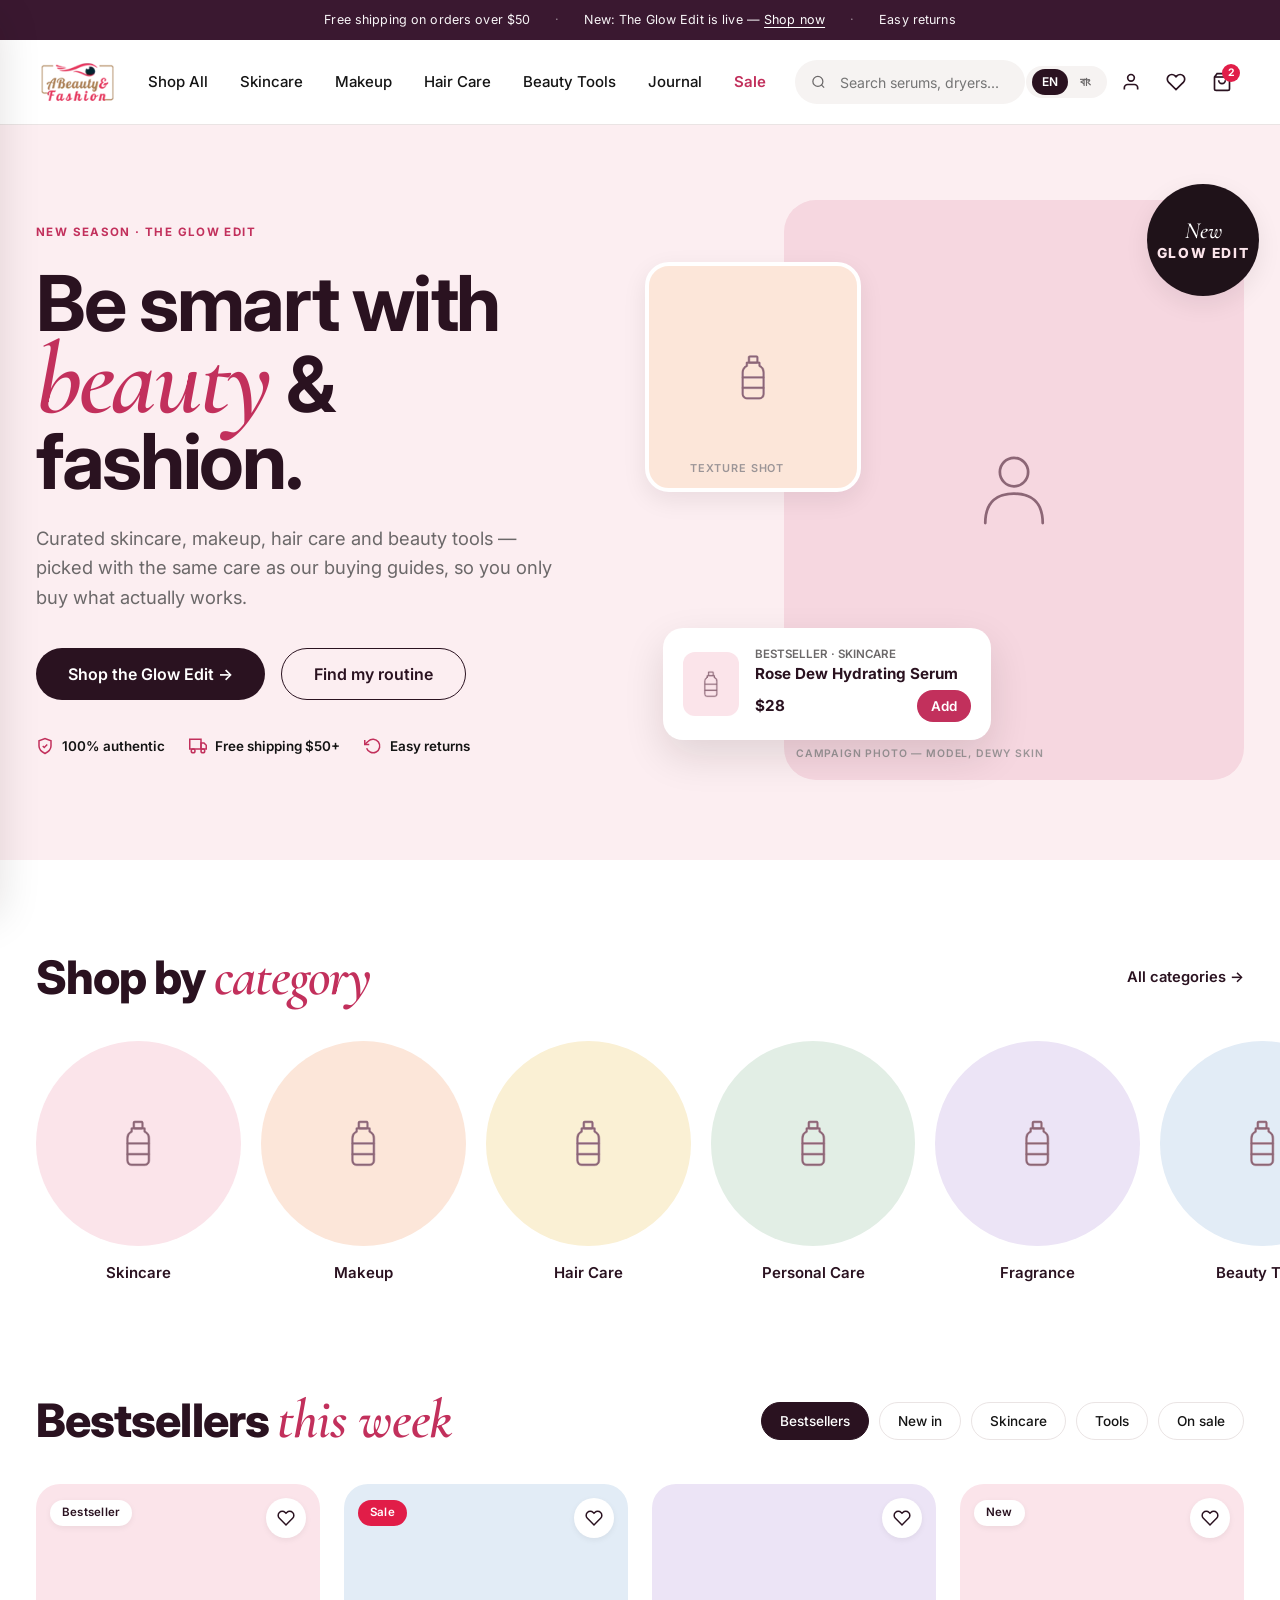
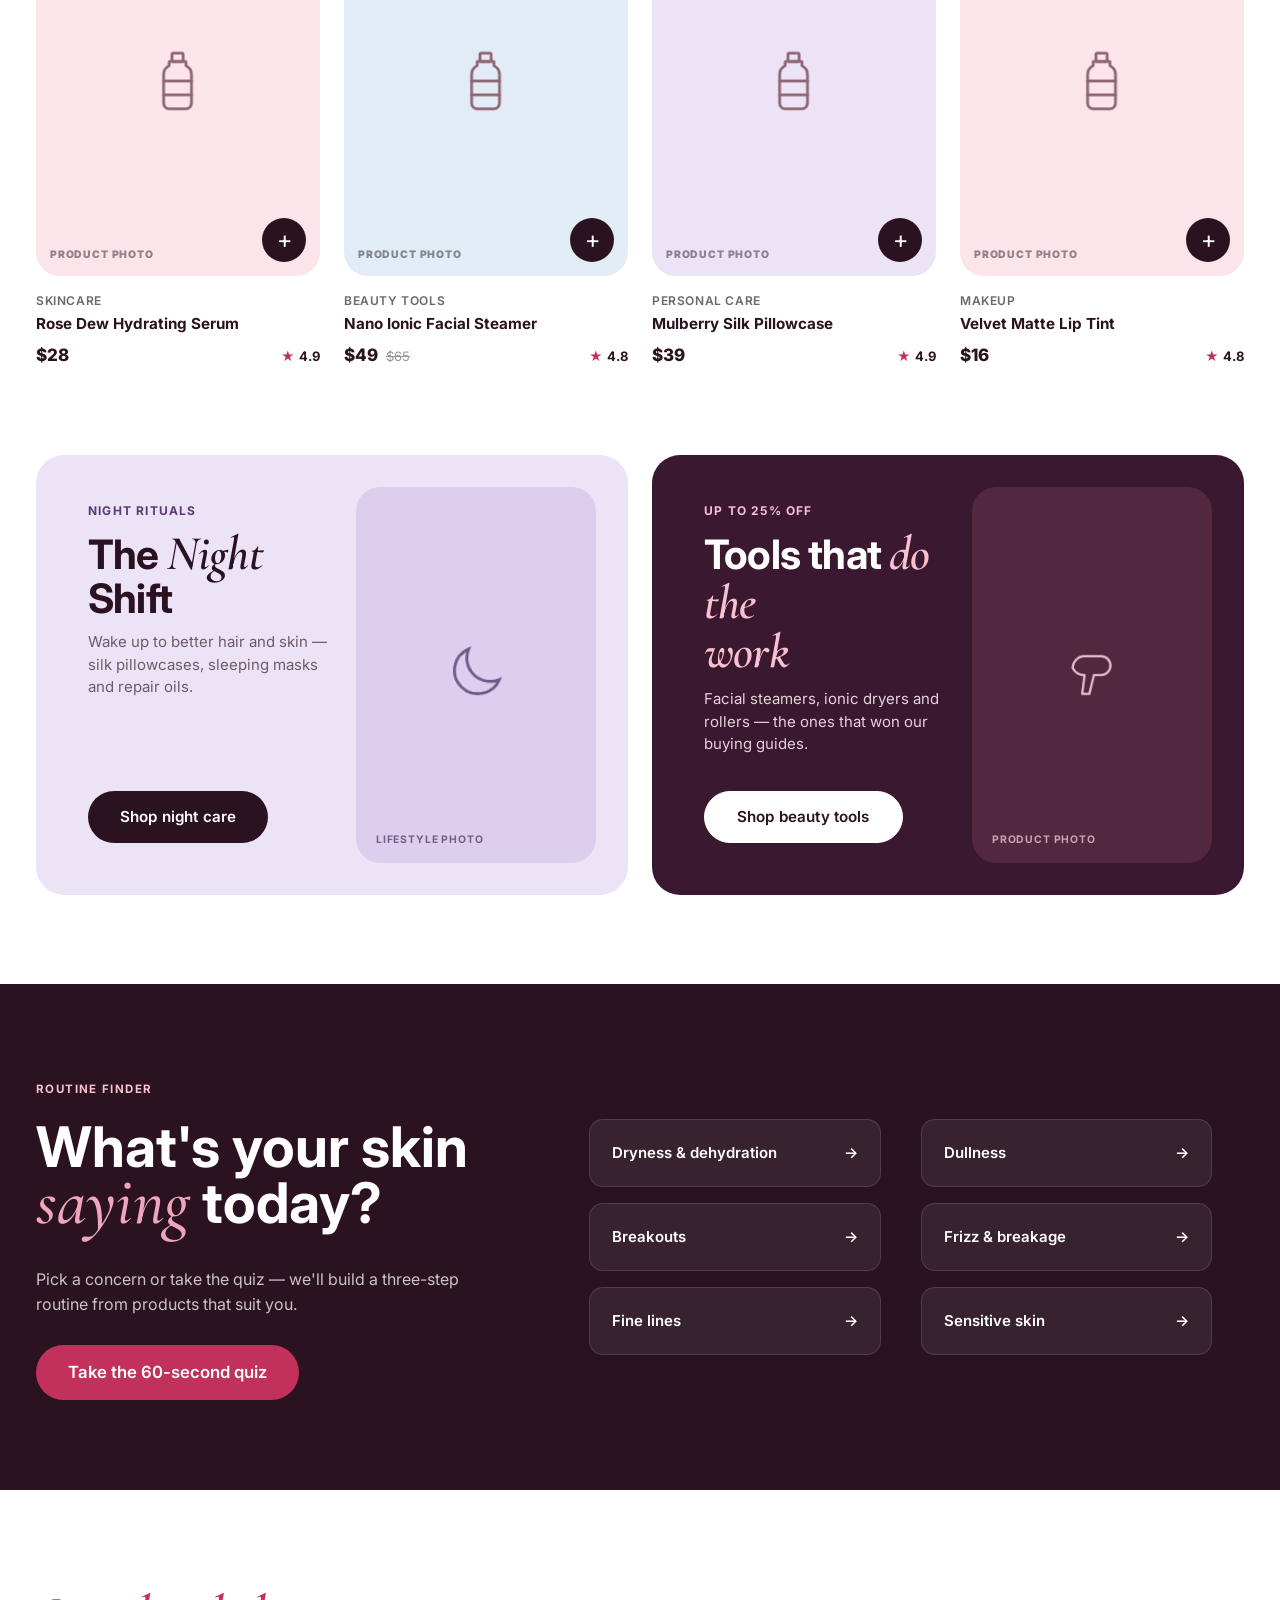
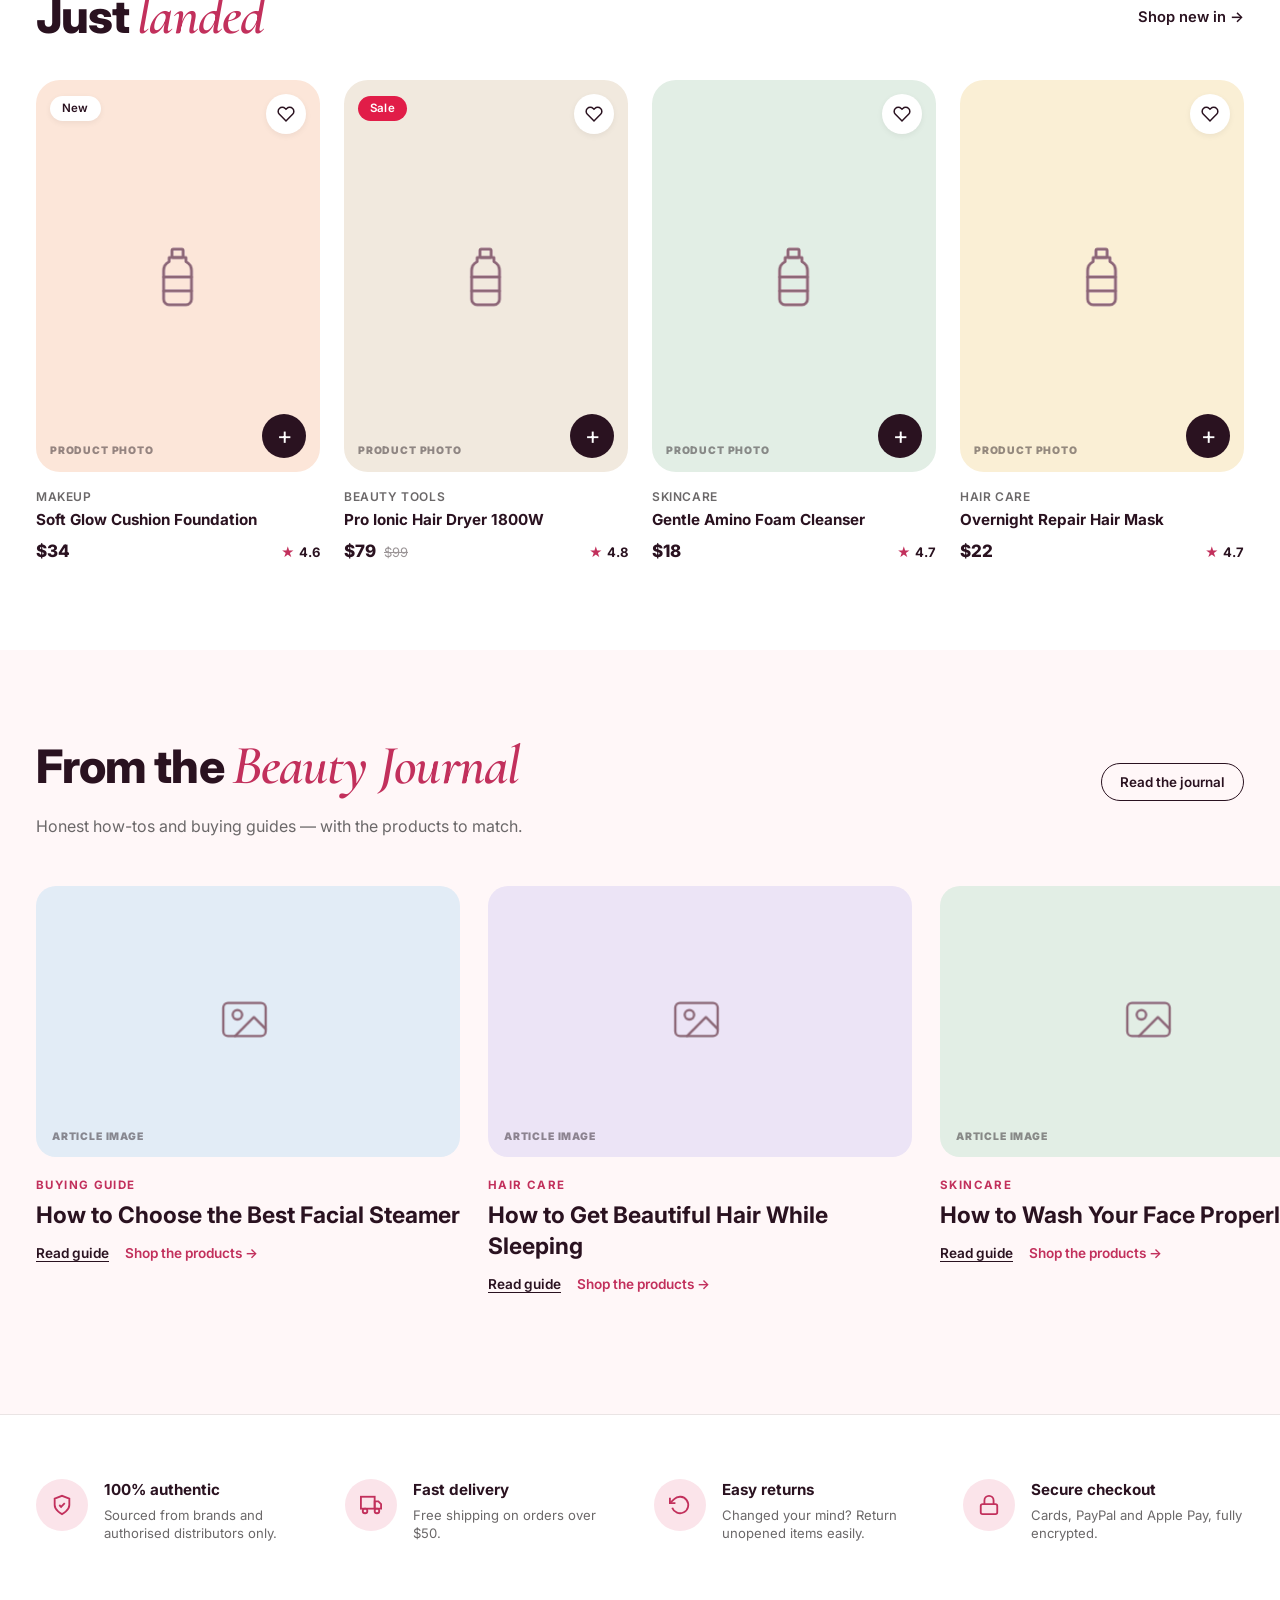
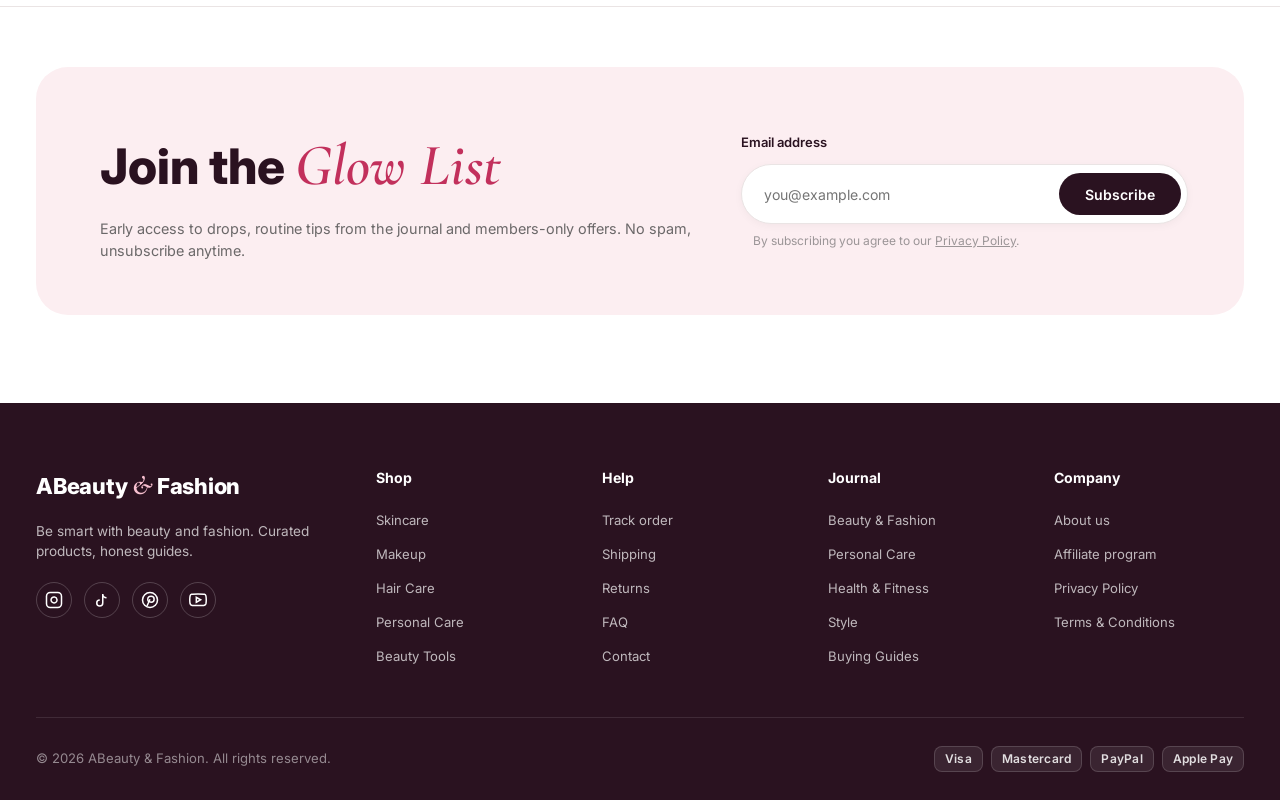
==== index.html @ 8d84dee0 "font alterations" ====
<!DOCTYPE html>
<html lang="en">

<head>
  <meta charset="UTF-8">
  <meta name="viewport" content="width=device-width, initial-scale=1.0">
  <title>ABeauty & Fashion — Curated Skincare, Makeup & Honest Guides</title>
  <!-- Google Fonts: Inter, Cormorant Garamond, Hind Siliguri -->
  <link rel="preconnect" href="https://fonts.googleapis.com">
  <link rel="preconnect" href="https://fonts.gstatic.com" crossorigin>
  <link
    href="https://fonts.googleapis.com/css2?family=Cormorant+Garamond:ital,wght@0,400;0,500;0,600;0,700;1,400;1,500;1,600;1,700&family=Hind+Siliguri:wght@400;500;600;700&family=Inter:wght@300;400;500;600;700;800;900&display=swap"
    rel="stylesheet">
  <link rel="stylesheet" href="assets/css/style.css">
  <style>
    :root {
      --font-body: "Inter", "Arial", sans-serif;
      --font-display: "Inter", "Arial", sans-serif;
      --font-accent: "Cormorant Garamond", "Georgia", serif;
      --font-bn: "Hind Siliguri", "Inter", sans-serif;
    }
  </style>
</head>

<body>

  <!-- Top Announcement Bar -->
  <div class="announcement-bar">
    <span>Free shipping on orders over $50</span>
    <span class="announcement-sep">·</span>
    <span>New: The Glow Edit is live — <a href="shop.html">Shop now</a></span>
    <span class="announcement-sep">·</span>
    <span>Easy returns</span>
  </div>

  <!-- Pure CSS Drawer Toggle Checkbox -->
  <input type="checkbox" id="mobile-drawer-toggle" class="drawer-checkbox">

  <!-- Mobile Drawer Overlay -->
  <label for="mobile-drawer-toggle" class="drawer-overlay"></label>

  <!-- Mobile Menu Drawer (matches 11-Mobile-Menu-drawer.png) -->
  <aside class="mobile-drawer">
    <div class="drawer-header">
      <a href="index.html" class="brand-logo">
        <img src="assets/images/logo.png" alt="ABeauty & Fashion Logo">
      </a>
      <label for="mobile-drawer-toggle" class="drawer-close-btn">&times;</label>
    </div>
    <div class="drawer-body">
      <a href="account.html" class="drawer-user-card">
        <div class="drawer-avatar">
          <svg width="20" height="20" viewBox="0 0 24 24" fill="none" stroke="currentColor" stroke-width="2">
            <path d="M20 21v-2a4 4 0 0 0-4-4H8a4 4 0 0 0-4 4v2"></path>
            <circle cx="12" cy="7" r="4"></circle>
          </svg>
        </div>
        <div class="drawer-user-info">
          <h4>Sign in or register</h4>
          <p>Track orders, save favourites</p>
        </div>
      </a>

      <ul class="drawer-nav-list">
        <li class="drawer-nav-item">
          <a href="shop.html" class="drawer-nav-link">Shop All <span>&rsaquo;</span></a>
        </li>
        <li class="drawer-nav-item">
          <details class="drawer-accordion" open>
            <summary>
              <span class="text-accent">Skincare</span>
              <span class="chevron-icon">&#9662;</span>
            </summary>
            <div class="drawer-subnav">
              <a href="shop.html">Cleansers</a>
              <a href="shop.html">Serums</a>
              <a href="shop.html">Moisturisers</a>
              <a href="shop.html">Masks & sunscreen</a>
            </div>
          </details>
        </li>
        <li class="drawer-nav-item">
          <details class="drawer-accordion">
            <summary>
              <span>Makeup</span>
              <span class="chevron-icon">&#9662;</span>
            </summary>
            <div class="drawer-subnav">
              <a href="shop.html">Complexion</a>
              <a href="shop.html">Lip Tints</a>
              <a href="shop.html">Eye Care</a>
            </div>
          </details>
        </li>
        <li class="drawer-nav-item">
          <details class="drawer-accordion">
            <summary>
              <span>Hair Care</span>
              <span class="chevron-icon">&#9662;</span>
            </summary>
            <div class="drawer-subnav">
              <a href="shop.html">Treatments</a>
              <a href="shop.html">Brushes</a>
              <a href="shop.html">Silk Accessories</a>
            </div>
          </details>
        </li>
        <li class="drawer-nav-item">
          <details class="drawer-accordion">
            <summary>
              <span>Personal Care</span>
              <span class="chevron-icon">&#9662;</span>
            </summary>
            <div class="drawer-subnav">
              <a href="shop.html">Body Care</a>
              <a href="shop.html">Sleep Essentials</a>
            </div>
          </details>
        </li>
        <li class="drawer-nav-item">
          <details class="drawer-accordion">
            <summary>
              <span>Beauty Tools</span>
              <span class="chevron-icon">&#9662;</span>
            </summary>
            <div class="drawer-subnav">
              <a href="shop.html">Facial Steamers</a>
              <a href="shop.html">Hair Dryers</a>
              <a href="shop.html">Rollers</a>
            </div>
          </details>
        </li>
        <li class="drawer-nav-item">
          <a href="shop.html" class="drawer-nav-link text-accent">Sale <span>&rsaquo;</span></a>
        </li>
      </ul>

      <div class="drawer-promo-card">
        <span class="drawer-promo-badge">NEW</span>
        <h3 class="drawer-promo-title">The <em>Glow</em> Edit</h3>
        <a href="shop.html" class="drawer-promo-link">Shop the collection &rarr;</a>
      </div>

      <div class="drawer-subnav" style="padding-left: 0; margin-top: 10px;">
        <a href="about.html#journal" style="font-weight: 600; color: var(--color-dark);">Beauty Journal</a>
        <a href="account.html" style="font-weight: 600; color: var(--color-dark);">Track my order</a>
        <a href="contact.html" style="font-weight: 600; color: var(--color-dark);">Help & contact</a>
      </div>
    </div>
  </aside>

  <!-- Sticky Site Header -->
  <header class="site-header">
    <div class="container">
      <div class="header-inner">
        <!-- Mobile Hamburger Toggle -->
        <label for="mobile-drawer-toggle" class="mobile-nav-toggle" aria-label="Open Navigation">
          <svg width="24" height="24" viewBox="0 0 24 24" fill="none" stroke="currentColor" stroke-width="2">
            <line x1="3" y1="6" x2="21" y2="6"></line>
            <line x1="3" y1="12" x2="21" y2="12"></line>
            <line x1="3" y1="18" x2="21" y2="18"></line>
          </svg>
        </label>

        <!-- Brand Logo -->
        <a href="index.html" class="brand-logo">
          <img src="assets/images/logo.png" alt="ABeauty & Fashion">
        </a>

        <!-- Desktop Navigation Links -->
        <nav class="main-nav">
          <a href="shop.html" class="nav-link">Shop All</a>
          <a href="shop.html" class="nav-link">Skincare</a>
          <a href="shop.html" class="nav-link">Makeup</a>
          <a href="shop.html" class="nav-link">Hair Care</a>
          <a href="shop.html" class="nav-link">Beauty Tools</a>
          <a href="about.html#journal" class="nav-link">Journal</a>
          <a href="shop.html" class="nav-link sale-link">Sale</a>
        </nav>

        <!-- Search Bar, Language Switcher, Action Icons -->
        <div class="header-actions">
          <form action="search.html" method="get" class="search-form">
            <span class="search-icon">
              <svg width="15" height="15" viewBox="0 0 24 24" fill="none" stroke="currentColor" stroke-width="2">
                <circle cx="11" cy="11" r="8"></circle>
                <line x1="21" y1="21" x2="16.65" y2="16.65"></line>
              </svg>
            </span>
            <input type="text" name="q" class="search-input" placeholder="Search serums, dryers...">
          </form>

          <div class="lang-switch">
            <a href="index.html" class="lang-btn active">EN</a>
            <a href="index-bn.html" class="lang-btn">বাং</a>
          </div>

          <a href="account.html" class="action-icon-btn" aria-label="Account">
            <svg width="20" height="20" viewBox="0 0 24 24" fill="none" stroke="currentColor" stroke-width="2">
              <path d="M20 21v-2a4 4 0 0 0-4-4H8a4 4 0 0 0-4 4v2"></path>
              <circle cx="12" cy="7" r="4"></circle>
            </svg>
          </a>

          <a href="account.html#wishlist" class="action-icon-btn" aria-label="Wishlist">
            <svg width="20" height="20" viewBox="0 0 24 24" fill="none" stroke="currentColor" stroke-width="2">
              <path
                d="M20.84 4.61a5.5 5.5 0 0 0-7.78 0L12 5.67l-1.06-1.06a5.5 5.5 0 0 0-7.78 7.78l1.06 1.06L12 21.23l7.78-7.78 1.06-1.06a5.5 5.5 0 0 0 0-7.78z">
              </path>
            </svg>
          </a>

          <a href="cart.html" class="action-icon-btn" aria-label="Bag">
            <svg width="20" height="20" viewBox="0 0 24 24" fill="none" stroke="currentColor" stroke-width="2">
              <path d="M6 2L3 6v14a2 2 0 0 0 2 2h14a2 2 0 0 0 2-2V6l-3-4z"></path>
              <line x1="3" y1="6" x2="21" y2="6"></line>
              <path d="M16 10a4 4 0 0 1-8 0"></path>
            </svg>
            <span class="badge-count">2</span>
          </a>
        </div>
      </div>
    </div>
  </header>

  <!-- Hero Section (matches 01-Desktop-Home.png) -->
  <section class="hero-section">
    <div class="container">
      <div class="hero-grid">
        <!-- Hero Text & CTAs -->
        <div class="hero-content">
          <span class="eyebrow">NEW SEASON · THE GLOW EDIT</span>
          <h1 class="hero-title">Be smart with<br><em>beauty</em> &amp;<br>fashion.</h1>
          <p class="hero-desc">
            Curated skincare, makeup, hair care and beauty tools — picked with the same care as our buying guides, so
            you only buy what actually works.
          </p>
          <div class="hero-buttons">
            <a href="shop.html" class="btn btn-primary btn-lg">Shop the Glow Edit &rarr;</a>
            <a href="#routine-finder" class="btn btn-outline btn-lg">Find my routine</a>
          </div>
          <div class="hero-trust-bar">
            <div class="trust-item">
              <span class="trust-icon">
                <svg width="18" height="18" viewBox="0 0 24 24" fill="none" stroke="currentColor" stroke-width="2">
                  <path d="M12 22s8-4 8-10V5l-8-3-8 3v7c0 6 8 10 8 10z"></path>
                  <polyline points="9 12 11 14 15 10"></polyline>
                </svg>
              </span>
              <span>100% authentic</span>
            </div>
            <div class="trust-item">
              <span class="trust-icon">
                <svg width="18" height="18" viewBox="0 0 24 24" fill="none" stroke="currentColor" stroke-width="2">
                  <rect x="1" y="3" width="15" height="13"></rect>
                  <polygon points="16 8 20 8 23 11 23 16 16 16 16 8"></polygon>
                  <circle cx="5.5" cy="18.5" r="2.5"></circle>
                  <circle cx="18.5" cy="18.5" r="2.5"></circle>
                </svg>
              </span>
              <span>Free shipping $50+</span>
            </div>
            <div class="trust-item">
              <span class="trust-icon">
                <svg width="18" height="18" viewBox="0 0 24 24" fill="none" stroke="currentColor" stroke-width="2">
                  <polyline points="1 4 1 10 7 10"></polyline>
                  <path d="M3.51 15a9 9 0 1 0 2.13-9.36L1 10"></path>
                </svg>
              </span>
              <span>Easy returns</span>
            </div>
          </div>
        </div>

        <!-- Hero Visual Composition -->
        <div class="hero-visual">
          <div class="hero-main-card">
            <img src="assets/images/hero-model.svg" alt="Campaign Model Dewy Skin" class="hero-model-img"
              style="position: absolute; top: 0; bottom: 0; left: 0; right: 0; margin: auto; width: 62.92px; display: block;"
              data-calibrated="52px + 10% = 57.2px, + further 10% = 62.92px (62.4px)">
            <span class="hero-label-caption"
              style="left: 28px; right: auto; text-align: left; transform: translateX(-1rem);">CAMPAIGN PHOTO &mdash;
              MODEL, DEWY SKIN</span>
          </div>

          <div class="hero-glow-badge">
            <span>New</span>
            <em>GLOW EDIT</em>
          </div>

          <div class="hero-inset-texture">
            <img src="assets/images/images remade/product-bottle.svg" alt="Texture Shot Bottle"
              style="width: 69px; height: auto;">
            <span class="hero-label-caption" style="bottom: 12px; transform: translateX(-1rem);">TEXTURE SHOT</span>
          </div>

          <div class="hero-product-toast">
            <div class="toast-thumb">
              <img src="assets/images/images remade/product-bottle.svg" alt="Rose Dew Bottle"
                style="width: 40px; height: auto;">
            </div>
            <div class="toast-info" style="flex: 1; width: 100%;">
              <h5>Bestseller · Skincare</h5>
              <h4 class="toast-info" style="width: 100%;">Rose Dew Hydrating Serum</h4>
              <div class="toast-price-row"
                style="display: flex; align-items: center; justify-content: space-between; gap: 8px; width: 100%; margin-top: 4px;">
                <div class="toast-price">$28</div>
                <a href="#added-to-bag-modal" class="btn btn-accent btn-sm"
                  style="padding: 6px 14px; border-radius: var(--radius-full);">Add</a>
              </div>
            </div>
          </div>
        </div>
      </div>
    </div>
  </section>

  <!-- Shop by Category (matches 01-Desktop-Home.png) -->
  <section class="category-section">
    <div class="container">
      <div class="section-header">
        <h2 class="section-title">Shop by <em>category</em></h2>
        <a href="shop.html" class="section-link">All categories &rarr;</a>
      </div>
      <div class="category-grid" style="gap: 20px; justify-content: space-between;">
        <a href="shop.html" class="category-card">
          <div class="category-circle"
            style="width: 204.864px; height: 204.864px; background-color: var(--pastel-pink);"
            data-calibrated="width: 204.864px; height: 204.864px; (211.2px - 3%, 192px)">
            <img src="assets/images/images remade/product-bottle.svg" alt="Skincare">
          </div>
          <span class="category-name">Skincare</span>
        </a>
        <a href="shop.html" class="category-card">
          <div class="category-circle"
            style="width: 204.864px; height: 204.864px; background-color: var(--pastel-peach);"
            data-calibrated="width: 204.864px; height: 204.864px; (211.2px - 3%, 192px)">
            <img src="assets/images/images remade/product-bottle.svg" alt="Makeup">
          </div>
          <span class="category-name">Makeup</span>
        </a>
        <a href="shop.html" class="category-card">
          <div class="category-circle"
            style="width: 204.864px; height: 204.864px; background-color: var(--pastel-warm);"
            data-calibrated="width: 204.864px; height: 204.864px; (211.2px - 3%, 192px)">
            <img src="assets/images/images remade/product-bottle.svg" alt="Hair Care">
          </div>
          <span class="category-name">Hair Care</span>
        </a>
        <a href="shop.html" class="category-card">
          <div class="category-circle"
            style="width: 204.864px; height: 204.864px; background-color: var(--pastel-sage);"
            data-calibrated="width: 204.864px; height: 204.864px; (211.2px - 3%, 192px)">
            <img src="assets/images/images remade/product-bottle.svg" alt="Personal Care">
          </div>
          <span class="category-name">Personal Care</span>
        </a>
        <a href="shop.html" class="category-card">
          <div class="category-circle"
            style="width: 204.864px; height: 204.864px; background-color: var(--pastel-lilac);"
            data-calibrated="width: 204.864px; height: 204.864px; (211.2px - 3%, 192px)">
            <img src="assets/images/images remade/product-bottle.svg" alt="Fragrance">
          </div>
          <span class="category-name">Fragrance</span>
        </a>
        <a href="shop.html" class="category-card">
          <div class="category-circle"
            style="width: 204.864px; height: 204.864px; background-color: var(--pastel-blue);"
            data-calibrated="width: 204.864px; height: 204.864px; (211.2px - 3%, 192px)">
            <img src="assets/images/images remade/product-bottle.svg" alt="Beauty Tools">
          </div>
          <span class="category-name">Beauty Tools</span>
        </a>
      </div>
    </div>
  </section>

  <!-- Bestsellers This Week (matches 01-Desktop-Home.png) -->
  <section class="products-section">
    <div class="container">
      <div class="section-header">
        <h2 class="section-title">Bestsellers <em>this week</em></h2>
        <div class="product-filter-tabs">
          <button class="filter-pill active">Bestsellers</button>
          <button class="filter-pill">New in</button>
          <button class="filter-pill">Skincare</button>
          <button class="filter-pill">Tools</button>
          <button class="filter-pill">On sale</button>
        </div>
      </div>

      <div class="product-grid">
        <!-- Product 1 -->
        <article class="product-card">
          <div class="product-card-visual" style="background-color: var(--pastel-pink);">
            <div class="product-badge-top">
              <span class="pill-badge pill-badge-white">Bestseller</span>
            </div>
            <a href="account.html#wishlist" class="wishlist-btn" title="Add to wishlist" aria-label="Add to wishlist">
              <svg width="18" height="18" viewBox="0 0 24 24" fill="none" stroke="currentColor" stroke-width="2">
                <path
                  d="M20.84 4.61a5.5 5.5 0 0 0-7.78 0L12 5.67l-1.06-1.06a5.5 5.5 0 0 0-7.78 7.78l1.06 1.06L12 21.23l7.78-7.78 1.06-1.06a5.5 5.5 0 0 0 0-7.78z">
                </path>
              </svg>
            </a>
            <img src="assets/images/images remade/product-bottle.svg" alt="Rose Dew Hydrating Serum"
              style="width: 91.476px; height: auto;"
              data-calibrated="width: 91.476px; (+10% from 83.16px; 37.8px; 45.36px);">
            <span class="product-photo-label">PRODUCT PHOTO</span>
            <a href="#added-to-bag-modal" class="quick-add-btn" title="Quick Add"
              style="font-size: 1.5rem; line-height: 1;">+</a>
          </div>
          <span class="product-category-name">Skincare</span>
          <h3 class="product-title"><a href="product.html">Rose Dew Hydrating Serum</a></h3>
          <div class="product-meta-row">
            <span class="product-price">$28</span>
            <span class="product-rating"><span class="star-icon">&#9733;</span> 4.9</span>
          </div>
        </article>

        <!-- Product 2 -->
        <article class="product-card">
          <div class="product-card-visual" style="background-color: var(--pastel-blue);">
            <div class="product-badge-top">
              <span class="pill-badge pill-badge-sale">Sale</span>
            </div>
            <a href="account.html#wishlist" class="wishlist-btn" title="Add to wishlist" aria-label="Add to wishlist">
              <svg width="18" height="18" viewBox="0 0 24 24" fill="none" stroke="currentColor" stroke-width="2">
                <path
                  d="M20.84 4.61a5.5 5.5 0 0 0-7.78 0L12 5.67l-1.06-1.06a5.5 5.5 0 0 0-7.78 7.78l1.06 1.06L12 21.23l7.78-7.78 1.06-1.06a5.5 5.5 0 0 0 0-7.78z">
                </path>
              </svg>
            </a>
            <img src="assets/images/images remade/product-bottle.svg" alt="Nano Ionic Facial Steamer"
              style="width: 91.476px; height: auto;"
              data-calibrated="width: 91.476px; (+10% from 83.16px; 37.8px; 45.36px);">
            <span class="product-photo-label">PRODUCT PHOTO</span>
            <a href="#added-to-bag-modal" class="quick-add-btn" title="Quick Add"
              style="font-size: 1.5rem; line-height: 1;">+</a>
          </div>
          <span class="product-category-name">Beauty Tools</span>
          <h3 class="product-title"><a href="product.html">Nano Ionic Facial Steamer</a></h3>
          <div class="product-meta-row">
            <div class="product-price-wrap">
              <span class="product-price">$49</span>
              <span class="product-old-price">$65</span>
            </div>
            <span class="product-rating"><span class="star-icon">&#9733;</span> 4.8</span>
          </div>
        </article>

        <!-- Product 3 -->
        <article class="product-card">
          <div class="product-card-visual" style="background-color: var(--pastel-lilac);">
            <a href="account.html#wishlist" class="wishlist-btn" title="Add to wishlist" aria-label="Add to wishlist">
              <svg width="18" height="18" viewBox="0 0 24 24" fill="none" stroke="currentColor" stroke-width="2">
                <path
                  d="M20.84 4.61a5.5 5.5 0 0 0-7.78 0L12 5.67l-1.06-1.06a5.5 5.5 0 0 0-7.78 7.78l1.06 1.06L12 21.23l7.78-7.78 1.06-1.06a5.5 5.5 0 0 0 0-7.78z">
                </path>
              </svg>
            </a>
            <img src="assets/images/images remade/product-bottle.svg" alt="Mulberry Silk Pillowcase"
              style="width: 91.476px; height: auto;"
              data-calibrated="width: 91.476px; (+10% from 83.16px; 37.8px; 45.36px);">
            <span class="product-photo-label">PRODUCT PHOTO</span>
            <a href="#added-to-bag-modal" class="quick-add-btn" title="Quick Add"
              style="font-size: 1.5rem; line-height: 1;">+</a>
          </div>
          <span class="product-category-name">Personal Care</span>
          <h3 class="product-title"><a href="product.html">Mulberry Silk Pillowcase</a></h3>
          <div class="product-meta-row">
            <span class="product-price">$39</span>
            <span class="product-rating"><span class="star-icon">&#9733;</span> 4.9</span>
          </div>
        </article>

        <!-- Product 4 -->
        <article class="product-card">
          <div class="product-card-visual" style="background-color: var(--pastel-pink);">
            <div class="product-badge-top">
              <span class="pill-badge pill-badge-white">New</span>
            </div>
            <a href="account.html#wishlist" class="wishlist-btn" title="Add to wishlist" aria-label="Add to wishlist">
              <svg width="18" height="18" viewBox="0 0 24 24" fill="none" stroke="currentColor" stroke-width="2">
                <path
                  d="M20.84 4.61a5.5 5.5 0 0 0-7.78 0L12 5.67l-1.06-1.06a5.5 5.5 0 0 0-7.78 7.78l1.06 1.06L12 21.23l7.78-7.78 1.06-1.06a5.5 5.5 0 0 0 0-7.78z">
                </path>
              </svg>
            </a>
            <img src="assets/images/images remade/product-bottle.svg" alt="Velvet Matte Lip Tint"
              style="width: 91.476px; height: auto;"
              data-calibrated="width: 91.476px; (+10% from 83.16px; 37.8px; 45.36px);">
            <span class="product-photo-label">PRODUCT PHOTO</span>
            <a href="#added-to-bag-modal" class="quick-add-btn" title="Quick Add"
              style="font-size: 1.5rem; line-height: 1;">+</a>
          </div>
          <span class="product-category-name">Makeup</span>
          <h3 class="product-title"><a href="product.html">Velvet Matte Lip Tint</a></h3>
          <div class="product-meta-row">
            <span class="product-price">$16</span>
            <span class="product-rating"><span class="star-icon">&#9733;</span> 4.8</span>
          </div>
        </article>
      </div>
    </div>
  </section>

  <!-- Split Promo Feature Banners (matches 01-Desktop-Home.png) -->
  <section class="feature-split-section">
    <div class="container">
      <div class="feature-split-grid">
        <!-- Lavender Card: Night Shift -->
        <div class="feature-card feature-card-lavender">
          <div class="feature-card-content" style="align-self: flex-start;"
            data-dimension="width: calc(100% + 2rem); align-self: flex-start;">
            <div class="feature-card-copy">
              <span class="feature-eyebrow">NIGHT RITUALS</span>
              <h3 class="feature-title">The <em>Night</em> Shift</h3>
              <p class="feature-desc">Wake up to better hair and skin — silk pillowcases, sleeping masks and repair
                oils.</p>
            </div>
            <a href="shop.html" class="btn btn-primary btn-feature">Shop night care</a>
          </div>
          <div class="feature-visual-box feature-visual-lavender" data-dimension="width: calc(100% - 2rem);">
            <img src="assets/images/images remade/icon-moon.svg" alt="Night rituals crescent moon"
              style="width: 115px; max-height: 115px; height: auto;">
            <span class="product-photo-label" style="bottom: 16px; left: 20px;">LIFESTYLE PHOTO</span>
          </div>
        </div>

        <!-- Plum Card: Tools that do the work -->
        <div class="feature-card feature-card-plum">
          <div class="feature-card-content" style="align-self: flex-start;"
            data-dimension="width: calc(100% + 2rem); align-self: flex-start;">
            <div class="feature-card-copy">
              <span class="feature-eyebrow" style="color: #F8C0D0;">UP TO 25% OFF</span>
              <h3 class="feature-title">Tools that <em>do the</em><br><em>work</em></h3>
              <p class="feature-desc">Facial steamers, ionic dryers and rollers — the ones that won our buying guides.
              </p>
            </div>
            <a href="shop.html" class="btn btn-outline-white btn-feature"
              style="background-color: #FFF; color: var(--color-dark); border-color: #FFF;">Shop beauty tools</a>
          </div>
          <div class="feature-visual-box feature-visual-dark" data-dimension="width: calc(100% - 2rem);">
            <img src="assets/images/images remade/product-steamer.svg" alt="Ionic Hair Dryer"
              style="width: 115px; max-height: 115px; height: auto;">
            <span class="product-photo-label" style="bottom: 16px; left: 20px; color: #cfa1b2;">PRODUCT
              PHOTO</span>
          </div>
        </div>
      </div>
    </div>
  </section>

  <!-- Routine Finder Dark Section (matches 01-Desktop-Home.png) -->
  <section class="routine-section" id="routine-finder">
    <div class="container">
      <div class="routine-grid"
        style="display: grid; grid-template-columns: 1fr 1.3fr; gap: 50px; align-items: center; width: 100%;">
        <div class="routine-left" style="width: 100%; min-width: 0;">
          <span class="eyebrow" style="color: #F8C0D0;">ROUTINE FINDER</span>
          <h2 class="routine-title">What's your skin<br><em>saying</em> today?</h2>
          <p class="routine-desc">Pick a concern or take the quiz — we'll build a three-step routine from products that
            suit you.</p>
          <a href="#quick-view-modal" class="btn btn-accent btn-lg">Take the 60-second quiz</a>
        </div>
        <div class="routine-options-grid"
          style="display: grid; grid-template-columns: 1fr 1fr; row-gap: 16px; column-gap: 8px; gap: 16px 8px; width: 100%; min-width: 0;"
          data-calibrated="reduced gap between columns from 16px to 8px (column-gap: 8px); row-gap: 16px preserved">
          <a href="shop.html" class="routine-option-card"
            style="width: calc(100% - 2rem); min-height: calc(48.72px + 1.2rem); height: calc(48.72px + 1.2rem);"
            data-calibrated="width: calc(100% - 2rem); height: calc(48.72px + 1.2rem) = 67.92px; (further -1rem width, further +0.6rem height)">
            <span>Dryness &amp; dehydration</span>
            <span>&rarr;</span>
          </a>
          <a href="shop.html" class="routine-option-card"
            style="width: calc(100% - 2rem); min-height: calc(48.72px + 1.2rem); height: calc(48.72px + 1.2rem);"
            data-calibrated="width: calc(100% - 2rem); height: calc(48.72px + 1.2rem) = 67.92px; (further -1rem width, further +0.6rem height)">
            <span>Dullness</span>
            <span>&rarr;</span>
          </a>
          <a href="shop.html" class="routine-option-card"
            style="width: calc(100% - 2rem); min-height: calc(48.72px + 1.2rem); height: calc(48.72px + 1.2rem);"
            data-calibrated="width: calc(100% - 2rem); height: calc(48.72px + 1.2rem) = 67.92px; (further -1rem width, further +0.6rem height)">
            <span>Breakouts</span>
            <span>&rarr;</span>
          </a>
          <a href="shop.html" class="routine-option-card"
            style="width: calc(100% - 2rem); min-height: calc(48.72px + 1.2rem); height: calc(48.72px + 1.2rem);"
            data-calibrated="width: calc(100% - 2rem); height: calc(48.72px + 1.2rem) = 67.92px; (further -1rem width, further +0.6rem height)">
            <span>Frizz &amp; breakage</span>
            <span>&rarr;</span>
          </a>
          <a href="shop.html" class="routine-option-card"
            style="width: calc(100% - 2rem); min-height: calc(48.72px + 1.2rem); height: calc(48.72px + 1.2rem);"
            data-calibrated="width: calc(100% - 2rem); height: calc(48.72px + 1.2rem) = 67.92px; (further -1rem width, further +0.6rem height)">
            <span>Fine lines</span>
            <span>&rarr;</span>
          </a>
          <a href="shop.html" class="routine-option-card"
            style="width: calc(100% - 2rem); min-height: calc(48.72px + 1.2rem); height: calc(48.72px + 1.2rem);"
            data-calibrated="width: calc(100% - 2rem); height: calc(48.72px + 1.2rem) = 67.92px; (further -1rem width, further +0.6rem height)">
            <span>Sensitive skin</span>
            <span>&rarr;</span>
          </a>
        </div>
      </div>
    </div>
  </section>

  <!-- Just Landed Section (matches 01-Desktop-Home.png) -->
  <section class="products-section" style="padding-bottom: 86px;">
    <div class="container">
      <div class="section-header">
        <h2 class="section-title">Just <em>landed</em></h2>
        <a href="shop.html" class="section-link">Shop new in &rarr;</a>
      </div>

      <div class="product-grid">
        <!-- New Product 1 -->
        <article class="product-card">
          <div class="product-card-visual" style="background-color: var(--pastel-peach);">
            <div class="product-badge-top">
              <span class="pill-badge pill-badge-white">New</span>
            </div>
            <a href="account.html#wishlist" class="wishlist-btn" title="Add to wishlist" aria-label="Add to wishlist">
              <svg width="18" height="18" viewBox="0 0 24 24" fill="none" stroke="currentColor" stroke-width="2">
                <path
                  d="M20.84 4.61a5.5 5.5 0 0 0-7.78 0L12 5.67l-1.06-1.06a5.5 5.5 0 0 0-7.78 7.78l1.06 1.06L12 21.23l7.78-7.78 1.06-1.06a5.5 5.5 0 0 0 0-7.78z">
                </path>
              </svg>
            </a>
            <img src="assets/images/images remade/product-bottle.svg" alt="Soft Glow Cushion Foundation"
              style="width: 91.476px; height: auto;"
              data-calibrated="width: 91.476px; (+10% from 83.16px; 37.8px; 45.36px);">
            <span class="product-photo-label">PRODUCT PHOTO</span>
            <a href="#added-to-bag-modal" class="quick-add-btn" title="Quick Add"
              style="font-size: 1.5rem; line-height: 1;">+</a>
          </div>
          <span class="product-category-name">Makeup</span>
          <h3 class="product-title"><a href="product.html">Soft Glow Cushion Foundation</a></h3>
          <div class="product-meta-row">
            <span class="product-price">$34</span>
            <span class="product-rating"><span class="star-icon">&#9733;</span> 4.6</span>
          </div>
        </article>

        <!-- New Product 2 -->
        <article class="product-card">
          <div class="product-card-visual" style="background-color: #f1e9de;">
            <div class="product-badge-top">
              <span class="pill-badge pill-badge-sale">Sale</span>
            </div>
            <a href="account.html#wishlist" class="wishlist-btn" title="Add to wishlist" aria-label="Add to wishlist">
              <svg width="18" height="18" viewBox="0 0 24 24" fill="none" stroke="currentColor" stroke-width="2">
                <path
                  d="M20.84 4.61a5.5 5.5 0 0 0-7.78 0L12 5.67l-1.06-1.06a5.5 5.5 0 0 0-7.78 7.78l1.06 1.06L12 21.23l7.78-7.78 1.06-1.06a5.5 5.5 0 0 0 0-7.78z">
                </path>
              </svg>
            </a>
            <img src="assets/images/images remade/product-bottle.svg" alt="Pro Ionic Hair Dryer 1800W"
              style="width: 91.476px; height: auto;"
              data-calibrated="width: 91.476px; (+10% from 83.16px; 37.8px; 45.36px);">
            <span class="product-photo-label">PRODUCT PHOTO</span>
            <a href="#added-to-bag-modal" class="quick-add-btn" title="Quick Add"
              style="font-size: 1.5rem; line-height: 1;">+</a>
          </div>
          <span class="product-category-name">Beauty Tools</span>
          <h3 class="product-title"><a href="product.html">Pro Ionic Hair Dryer 1800W</a></h3>
          <div class="product-meta-row">
            <div class="product-price-wrap">
              <span class="product-price">$79</span>
              <span class="product-old-price">$99</span>
            </div>
            <span class="product-rating"><span class="star-icon">&#9733;</span> 4.8</span>
          </div>
        </article>

        <!-- New Product 3 -->
        <article class="product-card">
          <div class="product-card-visual" style="background-color: var(--pastel-sage);">
            <a href="account.html#wishlist" class="wishlist-btn" title="Add to wishlist" aria-label="Add to wishlist">
              <svg width="18" height="18" viewBox="0 0 24 24" fill="none" stroke="currentColor" stroke-width="2">
                <path
                  d="M20.84 4.61a5.5 5.5 0 0 0-7.78 0L12 5.67l-1.06-1.06a5.5 5.5 0 0 0-7.78 7.78l1.06 1.06L12 21.23l7.78-7.78 1.06-1.06a5.5 5.5 0 0 0 0-7.78z">
                </path>
              </svg>
            </a>
            <img src="assets/images/images remade/product-bottle.svg" alt="Gentle Amino Foam Cleanser"
              style="width: 91.476px; height: auto;"
              data-calibrated="width: 91.476px; (+10% from 83.16px; 37.8px; 45.36px);">
            <span class="product-photo-label">PRODUCT PHOTO</span>
            <a href="#added-to-bag-modal" class="quick-add-btn" title="Quick Add"
              style="font-size: 1.5rem; line-height: 1;">+</a>
          </div>
          <span class="product-category-name">Skincare</span>
          <h3 class="product-title"><a href="product.html">Gentle Amino Foam Cleanser</a></h3>
          <div class="product-meta-row">
            <span class="product-price">$18</span>
            <span class="product-rating"><span class="star-icon">&#9733;</span> 4.7</span>
          </div>
        </article>

        <!-- New Product 4 -->
        <article class="product-card">
          <div class="product-card-visual" style="background-color: #faefd5;">
            <a href="account.html#wishlist" class="wishlist-btn" title="Add to wishlist" aria-label="Add to wishlist">
              <svg width="18" height="18" viewBox="0 0 24 24" fill="none" stroke="currentColor" stroke-width="2">
                <path
                  d="M20.84 4.61a5.5 5.5 0 0 0-7.78 0L12 5.67l-1.06-1.06a5.5 5.5 0 0 0-7.78 7.78l1.06 1.06L12 21.23l7.78-7.78 1.06-1.06a5.5 5.5 0 0 0 0-7.78z">
                </path>
              </svg>
            </a>
            <img src="assets/images/images remade/product-bottle.svg" alt="Overnight Repair Hair Mask"
              style="width: 91.476px; height: auto;"
              data-calibrated="width: 91.476px; (+10% from 83.16px; 37.8px; 45.36px);">
            <span class="product-photo-label">PRODUCT PHOTO</span>
            <a href="#added-to-bag-modal" class="quick-add-btn" title="Quick Add"
              style="font-size: 1.5rem; line-height: 1;">+</a>
          </div>
          <span class="product-category-name">Hair Care</span>
          <h3 class="product-title"><a href="product.html">Overnight Repair Hair Mask</a></h3>
          <div class="product-meta-row">
            <span class="product-price">$22</span>
            <span class="product-rating"><span class="star-icon">&#9733;</span> 4.7</span>
          </div>
        </article>
      </div>
    </div>
  </section>

  <!-- From the Beauty Journal (matches 01-Desktop-Home.png) -->
  <section class="journal-section" id="journal">
    <div class="container">
      <div class="section-header">
        <div>
          <h2 class="section-title">From the <em>Beauty Journal</em></h2>
          <p class="text-muted" style="margin-top: 6px;">Honest how-tos and buying guides &mdash; with the products to
            match.</p>
        </div>
        <a href="about.html#journal" class="btn btn-outline btn-sm">Read the journal</a>
      </div>

      <div class="journal-grid">
        <article class="journal-card">
          <div class="journal-visual"
            style="background-color: var(--pastel-blue); height: calc(335px - 1.6rem - 2.4rem); margin-top: 1.6rem;"
            data-calibrated="height: calc(335px - 1.6rem - 2.4rem) = 271px; margin-top: 1.6rem; (further -0.8rem top, -1.2rem bottom; total -4rem)">
            <img src="assets/images/images remade/article-placeholder.svg" alt="Article graphic">
            <span class="product-photo-label" style="bottom: 12px; left: 16px;">ARTICLE IMAGE</span>
          </div>
          <span class="eyebrow" style="margin-bottom: 6px;">BUYING GUIDE</span>
          <h3 class="journal-card-title">How to Choose the Best Facial Steamer</h3>
          <div class="journal-links">
            <a href="about.html" class="journal-link-read">Read guide</a>
            <a href="shop.html" class="journal-link-shop">Shop the products &rarr;</a>
          </div>
        </article>

        <article class="journal-card">
          <div class="journal-visual"
            style="background-color: var(--pastel-lilac); height: calc(335px - 1.6rem - 2.4rem); margin-top: 1.6rem;"
            data-calibrated="height: calc(335px - 1.6rem - 2.4rem) = 271px; margin-top: 1.6rem; (further -0.8rem top, -1.2rem bottom; total -4rem)">
            <img src="assets/images/images remade/article-placeholder.svg" alt="Article graphic">
            <span class="product-photo-label" style="bottom: 12px; left: 16px;">ARTICLE IMAGE</span>
          </div>
          <span class="eyebrow" style="margin-bottom: 6px;">HAIR CARE</span>
          <h3 class="journal-card-title">How to Get Beautiful Hair While Sleeping</h3>
          <div class="journal-links">
            <a href="about.html" class="journal-link-read">Read guide</a>
            <a href="shop.html" class="journal-link-shop">Shop the products &rarr;</a>
          </div>
        </article>

        <article class="journal-card">
          <div class="journal-visual"
            style="background-color: var(--pastel-sage); height: calc(335px - 1.6rem - 2.4rem); margin-top: 1.6rem;"
            data-calibrated="height: calc(335px - 1.6rem - 2.4rem) = 271px; margin-top: 1.6rem; (further -0.8rem top, -1.2rem bottom; total -4rem)">
            <img src="assets/images/images remade/article-placeholder.svg" alt="Article graphic">
            <span class="product-photo-label" style="bottom: 12px; left: 16px;">ARTICLE IMAGE</span>
          </div>
          <span class="eyebrow" style="margin-bottom: 6px;">SKINCARE</span>
          <h3 class="journal-card-title">How to Wash Your Face Properly</h3>
          <div class="journal-links">
            <a href="about.html" class="journal-link-read">Read guide</a>
            <a href="shop.html" class="journal-link-shop">Shop the products &rarr;</a>
          </div>
        </article>
      </div>
    </div>
  </section>

  <!-- Trust Props Bar (matches 01-Desktop-Home.png) -->
  <section class="trust-props-section">
    <div class="container">
      <div class="trust-props-grid">
        <div class="trust-prop-card">
          <div class="trust-prop-icon">
            <svg width="22" height="22" viewBox="0 0 24 24" fill="none" stroke="currentColor" stroke-width="2">
              <path d="M12 22s8-4 8-10V5l-8-3-8 3v7c0 6 8 10 8 10z"></path>
              <polyline points="9 12 11 14 15 10"></polyline>
            </svg>
          </div>
          <div class="trust-prop-content">
            <h4>100% authentic</h4>
            <p>Sourced from brands and authorised distributors only.</p>
          </div>
        </div>
        <div class="trust-prop-card">
          <div class="trust-prop-icon">
            <svg width="22" height="22" viewBox="0 0 24 24" fill="none" stroke="currentColor" stroke-width="2">
              <rect x="1" y="3" width="15" height="13"></rect>
              <polygon points="16 8 20 8 23 11 23 16 16 16 16 8"></polygon>
              <circle cx="5.5" cy="18.5" r="2.5"></circle>
              <circle cx="18.5" cy="18.5" r="2.5"></circle>
            </svg>
          </div>
          <div class="trust-prop-content">
            <h4>Fast delivery</h4>
            <p>Free shipping on orders over $50.</p>
          </div>
        </div>
        <div class="trust-prop-card">
          <div class="trust-prop-icon">
            <svg width="22" height="22" viewBox="0 0 24 24" fill="none" stroke="currentColor" stroke-width="2">
              <polyline points="1 4 1 10 7 10"></polyline>
              <path d="M3.51 15a9 9 0 1 0 2.13-9.36L1 10"></path>
            </svg>
          </div>
          <div class="trust-prop-content">
            <h4>Easy returns</h4>
            <p>Changed your mind? Return unopened items easily.</p>
          </div>
        </div>
        <div class="trust-prop-card">
          <div class="trust-prop-icon">
            <svg width="22" height="22" viewBox="0 0 24 24" fill="none" stroke="currentColor" stroke-width="2">
              <rect x="3" y="11" width="18" height="11" rx="2" ry="2"></rect>
              <path d="M7 11V7a5 5 0 0 1 10 0v4"></path>
            </svg>
          </div>
          <div class="trust-prop-content">
            <h4>Secure checkout</h4>
            <p>Cards, PayPal and Apple Pay, fully encrypted.</p>
          </div>
        </div>
      </div>
    </div>
  </section>

  <!-- Newsletter Section (matches 01-Desktop-Home.png) -->
  <section class="newsletter-section">
    <div class="container">
      <div class="newsletter-card">
        <div>
          <h2 class="newsletter-title">Join the <em>Glow List</em></h2>
          <p class="newsletter-desc">Early access to drops, routine tips from the journal and members-only offers. No
            spam, unsubscribe anytime.</p>
        </div>
        <form action="#subscribed-modal" method="get" class="newsletter-form">
          <label class="newsletter-field-label">Email address</label>
          <div class="newsletter-input-group" style="width: calc(100% + 0.5rem); height: calc(52px + 0.5rem);"
            data-calibrated="width: calc(100% + 0.5rem); height: calc(52px + 0.5rem) = 60px; (+0.5rem width, +0.5rem height)">
            <input type="email" class="newsletter-input" placeholder="you@example.com" required>
            <button type="submit" class="btn btn-primary btn-sm">Subscribe</button>
          </div>
          <p class="newsletter-disclaimer">By subscribing you agree to our <a href="privacy.html">Privacy Policy</a>.
          </p>
        </form>
      </div>
    </div>
  </section>

  <!-- Footer (matches 01-Desktop-Home.png & 10-Mobile-Home.png) -->
  <footer class="site-footer">
    <div class="container">
      <div class="footer-top">
        <div class="footer-brand">
          <div class="footer-logo-text">ABeauty <em>&amp;</em> Fashion</div>
          <p class="footer-tagline">Be smart with beauty and fashion. Curated products, honest guides.</p>
          <div class="social-links">
            <a href="https://instagram.com" class="social-icon-btn" title="Instagram" aria-label="Instagram"
              target="_blank" rel="noopener">
              <svg width="18" height="18" viewBox="0 0 24 24" fill="none" stroke="currentColor" stroke-width="2">
                <rect x="2" y="2" width="20" height="20" rx="5" ry="5"></rect>
                <path d="M16 11.37A4 4 0 1 1 12.63 8 4 4 0 0 1 16 11.37z"></path>
                <line x1="17.5" y1="6.5" x2="17.51" y2="6.5"></line>
              </svg>
            </a>
            <a href="https://tiktok.com" class="social-icon-btn" title="TikTok" aria-label="TikTok" target="_blank"
              rel="noopener">
              <svg width="18" height="18" viewBox="0 0 24 24" fill="none" stroke="currentColor" stroke-width="2">
                <path d="M9 12a4 4 0 1 0 4 4V4a5 5 0 0 0 5 5"></path>
              </svg>
            </a>
            <a href="https://pinterest.com" class="social-icon-btn" title="Pinterest" aria-label="Pinterest"
              target="_blank" rel="noopener">
              <svg width="18" height="18" viewBox="0 0 24 24" fill="none" stroke="currentColor" stroke-width="2">
                <circle cx="12" cy="12" r="10"></circle>
                <path d="M8 20l4-9"></path>
                <path
                  d="M10.7 13c.4 1.2 1.5 2 2.8 2 2.2 0 4-1.8 4-4s-1.8-4-4-4c-2.8 0-4.5 1.8-4.5 4.2 0 1.2.6 2.3 1.5 2.8">
                </path>
              </svg>
            </a>
            <a href="https://youtube.com" class="social-icon-btn" title="YouTube" aria-label="YouTube" target="_blank"
              rel="noopener">
              <svg width="18" height="18" viewBox="0 0 24 24" fill="none" stroke="currentColor" stroke-width="2">
                <path
                  d="M22.54 6.42a2.78 2.78 0 0 0-1.94-2C18.88 4 12 4 12 4s-6.88 0-8.6.46a2.78 2.78 0 0 0-1.94 2A29 29 0 0 0 1 11.75a29 29 0 0 0 .46 5.33A2.78 2.78 0 0 0 3.4 19c1.72.46 8.6.46 8.6.46s6.88 0 8.6-.46a2.78 2.78 0 0 0 1.94-2 29 29 0 0 0 .46-5.25 29 29 0 0 0-.46-5.33z">
                </path>
                <polygon points="9.75 15.02 15.5 11.75 9.75 8.48 9.75 15.02"></polygon>
              </svg>
            </a>
          </div>
        </div>

        <div class="footer-col">
          <h4 class="footer-col-title">Shop</h4>
          <ul class="footer-links-list">
            <li><a href="shop.html" class="footer-link">Skincare</a></li>
            <li><a href="shop.html" class="footer-link">Makeup</a></li>
            <li><a href="shop.html" class="footer-link">Hair Care</a></li>
            <li><a href="shop.html" class="footer-link">Personal Care</a></li>
            <li><a href="shop.html" class="footer-link">Beauty Tools</a></li>
          </ul>
        </div>

        <div class="footer-col">
          <h4 class="footer-col-title">Help</h4>
          <ul class="footer-links-list">
            <li><a href="account.html" class="footer-link">Track order</a></li>
            <li><a href="contact.html" class="footer-link">Shipping</a></li>
            <li><a href="contact.html" class="footer-link">Returns</a></li>
            <li><a href="contact.html#faq" class="footer-link">FAQ</a></li>
            <li><a href="contact.html" class="footer-link">Contact</a></li>
          </ul>
        </div>

        <div class="footer-col">
          <h4 class="footer-col-title">Journal</h4>
          <ul class="footer-links-list">
            <li><a href="about.html#journal" class="footer-link">Beauty &amp; Fashion</a></li>
            <li><a href="about.html#journal" class="footer-link">Personal Care</a></li>
            <li><a href="about.html#journal" class="footer-link">Health &amp; Fitness</a></li>
            <li><a href="about.html#journal" class="footer-link">Style</a></li>
            <li><a href="about.html#journal" class="footer-link">Buying Guides</a></li>
          </ul>
        </div>

        <div class="footer-col">
          <h4 class="footer-col-title">Company</h4>
          <ul class="footer-links-list">
            <li><a href="about.html" class="footer-link">About us</a></li>
            <li><a href="about.html" class="footer-link">Affiliate program</a></li>
            <li><a href="privacy.html" class="footer-link">Privacy Policy</a></li>
            <li><a href="terms.html" class="footer-link">Terms &amp; Conditions</a></li>
          </ul>
        </div>
      </div>

      <div class="footer-bottom">
        <div>&copy; 2026 ABeauty &amp; Fashion. All rights reserved.</div>
        <div class="payment-methods-text">
          <span class="payment-pill">Visa</span>
          <span class="payment-pill">Mastercard</span>
          <span class="payment-pill">PayPal</span>
          <span class="payment-pill">Apple Pay</span>
        </div>
      </div>
    </div>
  </footer>

  <!-- ==========================================================================
       Pure CSS Modals & Overlays (matches 20-Desktop-Modals-popups.png)
       ========================================================================== -->

  <!-- Modal 1: Added to Bag -->
  <div id="added-to-bag-modal" class="modal-backdrop">
    <div class="modal-dialog">
      <a href="#" class="modal-close-icon">&times;</a>
      <div style="display: flex; align-items: center; gap: 8px; margin-bottom: 20px;">
        <span style="color: #166534; font-size: 1.2rem;">&#10003;</span>
        <h3 style="font-size: 1.15rem; font-weight: 700;">Added to your bag</h3>
      </div>
      <div style="display: flex; gap: 16px; margin-bottom: 20px;">
        <div
          style="width: 64px; height: 76px; background: var(--pastel-pink); border-radius: var(--radius-sm); display: flex; align-items: center; justify-content: center;">
          <img src="assets/images/images remade/product-bottle.svg" alt="Serum" style="width: 43px; height: auto;">
        </div>
        <div>
          <h4 style="font-size: 0.95rem; font-weight: 700; color: var(--color-dark);">Rose Dew Hydrating Serum</h4>
          <p style="font-size: 0.8rem; color: var(--color-text-muted); margin: 3px 0 6px;">30 ml · Qty 1</p>
          <strong style="font-size: 0.95rem; color: var(--color-dark);">$28.00</strong>
        </div>
      </div>
      <div class="cart-progress-box" style="margin-bottom: 24px;">
        <span class="cart-progress-text">Add $6.00 more for free shipping</span>
        <div class="progress-track">
          <div class="progress-fill" style="width: 82%;"></div>
        </div>
      </div>
      <div style="display: grid; grid-template-columns: 1fr 1fr; gap: 12px; margin-bottom: 14px;">
        <a href="cart.html" class="btn btn-outline btn-sm">View bag (2)</a>
        <a href="checkout.html" class="btn btn-accent btn-sm">Checkout</a>
      </div>
      <div style="text-align: center;">
        <a href="#" style="font-size: 0.82rem; color: var(--color-text-muted); text-decoration: underline;">Continue
          shopping</a>
      </div>
    </div>
  </div>

  <!-- Modal 2: Subscribed -->
  <div id="subscribed-modal" class="modal-backdrop">
    <div class="modal-dialog" style="text-align: center;">
      <a href="#" class="modal-close-icon">&times;</a>
      <div
        style="background-color: var(--pastel-pink); border-radius: var(--radius-lg); padding: 30px 20px; margin-bottom: 24px;">
        <h2
          style="font-family: var(--font-accent); font-style: italic; font-size: 4.03rem; color: var(--color-accent);">
          Glow</h2>
      </div>
      <h3 style="font-size: 1.4rem; font-weight: 800; margin-bottom: 8px;">You're on the <em class="accent-serif">Glow
          List</em></h3>
      <p style="font-size: 0.9rem; color: var(--color-text-muted); margin-bottom: 24px;">Check your inbox to confirm
        your email. Your first routine tips are on the way.</p>
      <a href="shop.html" class="btn btn-primary btn-block">Start shopping</a>
    </div>
  </div>

  <!-- Modal 3: Quick View -->
  <div id="quick-view-modal" class="modal-backdrop">
    <div class="modal-dialog" style="max-width: 680px;">
      <a href="#" class="modal-close-icon">&times;</a>
      <div style="display: grid; grid-template-columns: 1fr 1.2fr; gap: 24px; align-items: center;">
        <div
          style="background-color: var(--pastel-blue); border-radius: var(--radius-lg); aspect-ratio: 1/1.1; display: flex; flex-direction: column; align-items: center; justify-content: center; position: relative;">
          <img src="assets/images/images remade/product-bottle.svg" alt="Nano Ionic Facial Steamer"
            style="width: 79px; height: auto;">
          <span class="product-photo-label" style="bottom: 12px; left: 16px;">PRODUCT PHOTO</span>
        </div>
        <div>
          <span class="eyebrow">BEAUTY TOOLS</span>
          <h3 style="font-size: 1.35rem; font-weight: 800; color: var(--color-dark); margin-bottom: 8px;">Nano Ionic
            Facial Steamer</h3>
          <div style="display: flex; align-items: baseline; gap: 10px; margin-bottom: 14px;">
            <span style="font-size: 1.4rem; font-weight: 800; color: var(--color-dark);">$49.00</span>
            <span
              style="font-size: 0.9rem; color: var(--color-text-light); text-decoration: line-through;">$65.00</span>
          </div>
          <p style="font-size: 0.85rem; color: var(--color-text-muted); line-height: 1.5; margin-bottom: 20px;">
            Warm nano-mist opens pores before cleansing. Featured in our facial steamer buying guide.
          </p>
          <div style="display: flex; gap: 10px; margin-bottom: 14px;">
            <a href="cart.html" class="btn btn-accent btn-sm" style="flex: 1;">Add to bag</a>
            <a href="account.html#wishlist" class="wishlist-btn" style="position: static; width: 42px; height: 42px;"
              title="Add to wishlist" aria-label="Add to wishlist">
              <svg width="18" height="18" viewBox="0 0 24 24" fill="none" stroke="currentColor" stroke-width="2">
                <path
                  d="M20.84 4.61a5.5 5.5 0 0 0-7.78 0L12 5.67l-1.06-1.06a5.5 5.5 0 0 0-7.78 7.78l1.06 1.06L12 21.23l7.78-7.78 1.06-1.06a5.5 5.5 0 0 0 0-7.78z">
                </path>
              </svg>
            </a>
          </div>
          <a href="product.html"
            style="font-size: 0.82rem; font-weight: 600; text-decoration: underline; color: var(--color-dark);">View
            full details</a>
        </div>
      </div>
    </div>
  </div>

  <!-- Cookie Consent Banner (Dismissible by linking to #close) -->
  <!-- <aside class="cookie-banner" id="cookie-banner">
    <div>
      <h4 style="font-size: 0.95rem; font-weight: 700; color: var(--color-dark); margin-bottom: 4px;">We use cookies</h4>
      <p style="font-size: 0.82rem; color: var(--color-text-muted);">
        Essential cookies keep your bag and checkout working. With your OK we also use analytics and marketing cookies. 
        <a href="privacy.html" style="text-decoration: underline;">Privacy Policy</a>
      </p>
    </div>
    <div style="display: flex; align-items: center; gap: 10px; flex-shrink: 0;">
      <a href="privacy.html" class="btn btn-outline btn-sm">Settings</a>
      <a href="#cookie-banner" class="btn btn-outline btn-sm">Reject optional</a>
      <a href="#cookie-banner" class="btn btn-primary btn-sm">Accept all</a>
    </div>
  </aside> -->

</body>

</html>
---- assets/css/style.css ----
/* ==========================================================================
   ABeauty & Fashion (ABnF) - Master Stylesheet
   Pure HTML5 & CSS3 Design System (No JavaScript)
   Max Container Width: 1400px
   Fonts: Inter, Cormorant Garamond, Hind Siliguri
   ========================================================================== */

@import url('https://fonts.googleapis.com/css2?family=Cormorant+Garamond:ital,wght@0,400;0,500;0,600;0,700;1,400;1,500;1,600;1,700&family=Hind+Siliguri:wght@400;500;600;700&family=Inter:wght@300;400;500;600;700;800&display=swap');

:root {
  /* Fonts per prompt specification */
  --font-body: "Inter", "Arial", sans-serif;
  --font-display: "Inter", "Arial", sans-serif;
  --font-accent: "Cormorant Garamond", "Georgia", serif;
  --font-bn: "Hind Siliguri", "Inter", sans-serif;

  /* Layout Container */
  --container-max-width: 1400px;
  --container-padding: 36px;
  --header-height: 84px;
  --announcement-height: 40px;

  /* Primary Brand Palette */
  --color-dark: #2A1220;
  --color-announcement: #3A1830;
  --color-dark-alt: #1F1219;
  --color-dark-surface: #2A1220;
  --color-dark-card: #39222F;
  --color-accent: #C2305C;
  --color-accent-hover: #A5224A;
  --color-accent-light: #FDECF1;
  --color-accent-badge: #E11D48;

  /* Backgrounds & Surfaces */
  --color-bg: #FFFFFF;
  --color-bg-soft: #FAF7F6;
  --color-bg-blush: #FCEEF1;
  --color-bg-blush-subtle: #FDF6F7;
  --color-bg-journal: #FFF7F8;

  /* Pastels for Cards */
  --pastel-pink: #FBE4EA;
  --pastel-peach: #FCE6D9;
  --pastel-sage: #E2EEE5;
  --pastel-lilac: #ECE4F6;
  --pastel-blue: #E2ECF6;
  --pastel-warm: #FAF0D4;
  --pastel-lavender: #DFD8ED;

  /* Typography Colors */
  --color-text-main: #141414;
  --color-text-body: #333333;
  --color-text-muted: #6B6869;
  --color-text-light: #9B9597;
  --color-text-inverted: #FFFFFF;

  /* Borders & Dividers */
  --color-border: #EAE4E4;
  --color-border-subtle: #F2EDED;
  --color-border-dark: #3A2433;

  /* Component Radii */
  --radius-xs: 4px;
  --radius-sm: 8px;
  --radius-md: 14px;
  --radius-lg: 20px;
  --radius-xl: 28px;
  --radius-full: 9999px;

  /* Shadows */
  --shadow-sm: 0 2px 8px rgba(24, 13, 20, 0.04);
  --shadow-md: 0 8px 24px rgba(24, 13, 20, 0.08);
  --shadow-lg: 0 16px 40px rgba(24, 13, 20, 0.12);
  --shadow-modal: 0 24px 64px rgba(24, 13, 20, 0.24);

  /* Transitions */
  --transition: all 0.2s cubic-bezier(0.16, 1, 0.3, 1);
}

/* ==========================================================================
   Base & Reset
   ========================================================================== */

*,
*::before,
*::after {
  box-sizing: border-box;
  margin: 0;
  padding: 0;
}

html {
  font-size: 16px;
  scroll-behavior: smooth;
  -webkit-font-smoothing: antialiased;
  -moz-osx-font-smoothing: grayscale;
}

body {
  font-family: var(--font-body);
  color: var(--color-text-body);
  background-color: var(--color-bg);
  line-height: 1.5;
  overflow-x: hidden;
}

body.lang-bn {
  font-family: var(--font-bn);
}

img,
svg {
  display: block;
  max-width: 100%;
  height: auto;
}

a {
  color: inherit;
  text-decoration: none;
  transition: var(--transition);
}

button,
input,
select,
textarea {
  font: inherit;
  color: inherit;
  background: none;
  border: none;
  outline: none;
}

button {
  cursor: pointer;
}

ul,
ol {
  list-style: none;
}

h1 {
  font-size: clamp(3.83rem, 6.02vw, 5.64rem);
  line-height: calc(1.04em - 0.4rem);
}

h2 {
  font-size: 2.88rem;
}

/* ==========================================================================
   Typography Utilities
   ========================================================================== */

.font-accent,
.accent-serif,
h1 em,
h2 em,
h3 em,
h4 em,
.hero-title em,
.section-title em,
.newsletter-title em,
.brand-logo em {
  font-family: var(--font-accent);
  font-style: italic;
  font-weight: 600;
  color: var(--color-accent);
}

em {
  font-size: 1.2em;
}

h1 em,
.hero-title em {
  font-size: 1.32em;
}

.text-accent {
  color: var(--color-accent) !important;
}

.text-muted {
  color: var(--color-text-muted);
}

.text-dark {
  color: var(--color-dark);
}

.eyebrow {
  display: inline-block;
  font-size: 0.72rem;
  font-weight: 700;
  text-transform: uppercase;
  letter-spacing: 0.12em;
  color: var(--color-accent);
  margin-bottom: 1.5rem;
}

/* ==========================================================================
   Layout Containers
   ========================================================================== */

.container {
  width: 100%;
  max-width: var(--container-max-width);
  margin-left: auto;
  margin-right: auto;
  padding-left: var(--container-padding);
  padding-right: var(--container-padding);
}

.container-narrow {
  width: 100%;
  max-width: 1080px;
  margin-left: auto;
  margin-right: auto;
  padding-left: var(--container-padding);
  padding-right: var(--container-padding);
}

/* ==========================================================================
   Header & Navigation
   ========================================================================== */

.announcement-bar {
  background-color: var(--color-announcement, #3A1830);
  color: #F8F5F7;
  font-size: 0.7825rem;
  height: var(--announcement-height, 40px);
  padding: 0 16px;
  display: flex;
  align-items: center;
  justify-content: center;
  font-weight: 400;
  letter-spacing: 0.01em;
}

.announcement-bar a {
  color: #FFF;
  text-decoration: underline;
  text-underline-offset: 3px;
}

.announcement-bar a:hover {
  color: var(--pastel-pink);
}

.announcement-sep {
  display: inline-block;
  margin: 0 25px;
  opacity: 0.5;
}

.site-header {
  background-color: var(--color-bg);
  border-bottom: 1px solid var(--color-border);
  position: sticky;
  top: 0;
  z-index: 100;
}

.header-inner {
  display: flex;
  align-items: center;
  justify-content: space-between;
  height: var(--header-height, 84px);
  gap: 24px;
}

.brand-logo {
  display: flex;
  align-items: center;
  flex-shrink: 0;
  font-family: var(--font-display);
  font-size: 1.35rem;
  font-weight: 800;
  color: var(--color-dark);
  letter-spacing: -0.02em;
  text-decoration: none;
}

.brand-logo em {
  font-family: var(--font-accent);
  font-style: italic;
  font-weight: 600;
  color: var(--color-accent);
  margin: 0 4px;
}

.brand-logo img {
  height: 44px;
  width: auto;
  object-fit: contain;
}

.main-nav {
  display: flex;
  align-items: center;
  gap: 32px;
}

.nav-link {
  font-size: 0.9375rem;
  font-weight: 500;
  color: var(--color-text-main);
  position: relative;
  padding: 6px 0;
}

.nav-link:hover,
.nav-link.active {
  color: var(--color-accent);
}

.nav-link.sale-link {
  color: var(--color-accent);
  font-weight: 600;
}

.header-actions {
  display: flex;
  align-items: center;
  gap: 0.1rem;
}

.search-form {
  position: relative;
  width: calc(270px - 2.5rem);
}

.search-input {
  width: 100%;
  height: 44px;
  background-color: #F6F3F2;
  border-radius: var(--radius-full);
  padding: 0 18px 0 44px;
  font-size: 0.88rem;
  color: var(--color-text-main);
  border: 1px solid transparent;
  transition: var(--transition);
}

.search-input:focus {
  background-color: #FFF;
  border-color: var(--color-border);
  box-shadow: 0 0 0 3px rgba(194, 48, 92, 0.1);
}

.search-icon {
  position: absolute;
  left: 16px;
  top: 50%;
  transform: translateY(-50%);
  color: var(--color-text-muted);
  pointer-events: none;
}

.lang-switch {
  display: inline-flex;
  align-items: center;
  background-color: #F6F3F2;
  border-radius: var(--radius-full);
  padding: 3px 6px;
  gap: 2px;
  font-size: 0.75rem;
  font-weight: 600;
}

.lang-btn {
  padding: 4px 10px;
  border-radius: var(--radius-full);
  color: var(--color-text-muted);
  transition: var(--transition);
}

.lang-btn.active {
  background-color: var(--color-dark);
  color: #FFF;
}

.action-icon-btn {
  display: inline-flex;
  align-items: center;
  justify-content: center;
  width: 44px;
  height: 44px;
  border-radius: var(--radius-full);
  color: var(--color-dark);
  position: relative;
  transition: var(--transition);
}

.action-icon-btn:hover {
  background-color: #F6F3F2;
}

.badge-count {
  position: absolute;
  top: 4px;
  right: 4px;
  background-color: var(--color-accent-badge);
  color: #FFF;
  font-size: 0.65rem;
  font-weight: 700;
  width: 18px;
  height: 18px;
  border-radius: 50%;
  display: flex;
  align-items: center;
  justify-content: center;
}

/* Mobile Header Controls */
.mobile-nav-toggle {
  display: none;
  background: none;
  border: none;
  padding: 8px;
  color: var(--color-dark);
  cursor: pointer;
}

/* Hidden drawer checkbox for pure CSS toggle */
.drawer-checkbox {
  display: none;
}

/* ==========================================================================
   Mobile Menu Drawer (Pure CSS via Checkbox)
   ========================================================================== */

.drawer-overlay {
  position: fixed;
  inset: 0;
  background-color: rgba(24, 13, 20, 0.5);
  backdrop-filter: blur(2px);
  z-index: 998;
  opacity: 0;
  visibility: hidden;
  transition: var(--transition);
}

.mobile-drawer {
  position: fixed;
  top: 0;
  left: 0;
  bottom: 0;
  width: 85%;
  max-width: 380px;
  background-color: #FFF;
  z-index: 999;
  transform: translateX(-100%);
  transition: transform 0.3s cubic-bezier(0.16, 1, 0.3, 1);
  overflow-y: auto;
  box-shadow: var(--shadow-lg);
  display: flex;
  flex-direction: column;
}

.drawer-checkbox:checked~.drawer-overlay {
  opacity: 1;
  visibility: visible;
}

.drawer-checkbox:checked~.mobile-drawer {
  transform: translateX(0);
}

.drawer-header {
  display: flex;
  align-items: center;
  justify-content: space-between;
  padding: 16px 20px;
  border-bottom: 1px solid var(--color-border-subtle);
}

.drawer-close-btn {
  padding: 8px;
  font-size: 1.25rem;
  color: var(--color-dark);
  cursor: pointer;
}

.drawer-body {
  padding: 20px;
  display: flex;
  flex-direction: column;
  gap: 20px;
}

.drawer-user-card {
  display: flex;
  align-items: center;
  gap: 14px;
  padding: 14px 16px;
  background-color: var(--color-bg-blush);
  border-radius: var(--radius-md);
}

.drawer-avatar {
  width: 40px;
  height: 40px;
  border-radius: 50%;
  background-color: #FFF;
  display: flex;
  align-items: center;
  justify-content: center;
  color: var(--color-dark);
}

.drawer-user-info h4 {
  font-size: 0.95rem;
  font-weight: 600;
  color: var(--color-dark);
}

.drawer-user-info p {
  font-size: 0.78rem;
  color: var(--color-text-muted);
}

.drawer-nav-list {
  display: flex;
  flex-direction: column;
}

.drawer-nav-item {
  border-bottom: 1px solid var(--color-border-subtle);
}

.drawer-nav-link {
  display: flex;
  align-items: center;
  justify-content: space-between;
  padding: 14px 0;
  font-size: 1.05rem;
  font-weight: 600;
  color: var(--color-dark);
}

.drawer-nav-link.accent {
  color: var(--color-accent);
}

.drawer-accordion summary {
  list-style: none;
  cursor: pointer;
  display: flex;
  align-items: center;
  justify-content: space-between;
  padding: 14px 0;
  font-size: 1.05rem;
  font-weight: 600;
  color: var(--color-dark);
}

.drawer-accordion summary::-webkit-details-marker {
  display: none;
}

.drawer-accordion summary .chevron-icon {
  transition: transform 0.2s ease;
}

.drawer-accordion[open] summary .chevron-icon {
  transform: rotate(180deg);
}

.drawer-subnav {
  padding: 6px 0 14px 16px;
  display: flex;
  flex-direction: column;
  gap: 10px;
}

.drawer-subnav a {
  font-size: 0.92rem;
  color: var(--color-text-muted);
}

.drawer-promo-card {
  background-color: var(--color-dark);
  color: #FFF;
  border-radius: var(--radius-md);
  padding: 18px;
  margin-top: 10px;
  display: flex;
  flex-direction: column;
  gap: 8px;
}

.drawer-promo-badge {
  font-size: 0.7rem;
  font-weight: 700;
  letter-spacing: 0.1em;
  color: var(--pastel-pink);
}

.drawer-promo-title {
  font-size: 1.2rem;
  font-weight: 700;
}

.drawer-promo-link {
  font-size: 0.85rem;
  font-weight: 600;
  color: #FFF;
  display: inline-flex;
  align-items: center;
  gap: 6px;
  margin-top: 4px;
}

/* ==========================================================================
   Buttons & UI Elements
   ========================================================================== */

.btn {
  display: inline-flex;
  align-items: center;
  justify-content: center;
  gap: 8px;
  padding: 12px 24px;
  border-radius: var(--radius-full);
  font-size: 0.9375rem;
  font-weight: 600;
  text-align: center;
  transition: var(--transition);
  white-space: nowrap;
}

.btn-primary {
  background-color: var(--color-dark);
  color: #FFF;
}

.btn-primary:hover {
  background-color: #000;
  transform: translateY(-1px);
}

.btn-accent {
  background-color: var(--color-accent);
  color: #FFF;
}

.btn-accent:hover {
  background-color: var(--color-accent-hover);
  transform: translateY(-1px);
}

.btn-outline {
  border: 1.5px solid var(--color-dark);
  color: var(--color-dark);
  background-color: transparent;
}

.btn-outline:hover {
  background-color: var(--color-dark);
  color: #FFF;
}

.btn-outline-white {
  border: 1.5px solid #FFF;
  color: #FFF;
  background-color: transparent;
}

.btn-outline-white:hover {
  background-color: #FFF;
  color: var(--color-dark);
}

.btn-sm {
  padding: 8px 18px;
  font-size: 0.84rem;
}

.btn-lg {
  padding: 15px 32px;
  font-size: 1.05rem;
}

.btn-block {
  width: 100%;
}

.pill-badge {
  display: inline-flex;
  align-items: center;
  padding: 4px 12px;
  border-radius: var(--radius-full);
  font-size: 0.72rem;
  font-weight: 600;
  letter-spacing: 0.02em;
}

.pill-badge-white {
  background-color: #FFF;
  color: var(--color-dark);
  box-shadow: 0 2px 6px rgba(0, 0, 0, 0.06);
}

.pill-badge-sale {
  background-color: var(--color-accent-badge);
  color: #FFF;
}

.pill-badge-dark {
  background-color: var(--color-dark);
  color: #FFF;
}

/* Filter Tag Pills */
.filter-pills-row {
  display: flex;
  align-items: center;
  gap: 10px;
  flex-wrap: wrap;
}

.filter-pill {
  display: inline-flex;
  align-items: center;
  gap: 6px;
  padding: 8px 18px;
  border-radius: var(--radius-full);
  font-size: 0.85rem;
  font-weight: 500;
  background-color: #FFF;
  border: 1px solid var(--color-border);
  color: var(--color-text-main);
  transition: var(--transition);
}

.filter-pill:hover,
.filter-pill.active {
  background-color: var(--color-dark);
  color: #FFF;
  border-color: var(--color-dark);
}

.filter-chip-remove {
  background-color: var(--pastel-pink);
  color: var(--color-accent);
  padding: 4px 12px;
  border-radius: var(--radius-full);
  font-size: 0.8rem;
  font-weight: 500;
  display: inline-flex;
  align-items: center;
  gap: 6px;
}

/* ==========================================================================
   Hero Section
   ========================================================================== */

.hero-section {
  padding: 75px 0 80px;
  background-color: var(--color-bg-blush);
  min-height: 734px;
  display: flex;
  align-items: center;
}

.hero-grid {
  display: grid;
  grid-template-columns: 1fr 460px;
  align-items: center;
  gap: 48px;
  width: 100%;
}

.hero-content {
  display: flex;
  flex-direction: column;
  align-items: flex-start;
}

.hero-title {
  font-size: clamp(3.83rem, 6.02vw, 5.64rem);
  font-weight: 700;
  line-height: calc(1.04em - 0.2rem);
  letter-spacing: -0.03em;
  color: var(--color-dark);
  margin-bottom: 24px;
}

.hero-title em {
  font-size: 1.32em;
}

.hero-desc {
  font-size: 1.15rem;
  line-height: 1.6;
  color: var(--color-text-muted);
  max-width: 520px;
  margin-bottom: 36px;
}

.hero-buttons {
  display: flex;
  align-items: center;
  gap: 16px;
  margin-bottom: 36px;
  flex-wrap: wrap;
}

.hero-buttons .btn {
  height: 52px;
  padding: 0 32px;
  font-size: 1rem;
}

.hero-trust-bar {
  display: flex;
  align-items: center;
  gap: 24px;
  font-size: 0.84rem;
  font-weight: 600;
  color: var(--color-text-main);
  flex-wrap: wrap;
}

.trust-item {
  display: flex;
  align-items: center;
  gap: 8px;
}

.trust-icon {
  color: var(--color-accent);
}

/* Hero Visual Composition matching 01-Desktop-Home (460x580 card, 111x111 badge, 216x230 inset, 328px toast) */
.hero-visual {
  position: relative;
  width: 460px;
  height: 580px;
  margin-left: auto;
}

.hero-main-card {
  width: 460px;
  height: 580px;
  background-color: #F6D7E0;
  border-radius: 32px;
  position: relative;
  overflow: visible;
  margin-left: auto;
}

.hero-model-img {
  position: absolute;
  top: 0;
  bottom: 0;
  left: 0;
  right: 0;
  margin: auto;
  display: block;
  width: 62.92px;
  /* calibrated: width: 62.92px (+ further 10% from 57.2px, 62.4px at +20%); previous: width: 52px; */
  height: auto;
  object-fit: contain;
}

.hero-main-card .hero-label-caption {
  position: absolute;
  bottom: 18px;
  left: 28px;
  right: auto;
  text-align: left;
  font-size: 0.65rem;
  letter-spacing: 0.08em;
  color: var(--color-text-light);
  font-weight: 600;
  transform: translateX(-1rem);
}

.hero-glow-badge {
  position: absolute;
  top: -16px;
  right: -15px;
  width: 112px;
  height: 112px;
  background-color: var(--color-dark-alt, #1F1219);
  color: #FFF;
  border-radius: 50%;
  display: flex;
  flex-direction: column;
  align-items: center;
  justify-content: center;
  text-align: center;
  box-shadow: var(--shadow-md);
  z-index: 5;
}

.hero-glow-badge span {
  font-family: var(--font-accent);
  font-size: 1.45rem;
  font-style: italic;
  font-weight: 500;
  color: #FFF;
  line-height: 1.1;
  margin-bottom: 2px;
}

.hero-glow-badge em {
  font-family: var(--font-display);
  font-size: 0.864rem;
  font-style: normal;
  font-weight: 800;
  letter-spacing: 0.12em;
  color: var(--pastel-pink);
  line-height: 1;
}

.hero-inset-texture {
  position: absolute;
  top: 62px;
  left: -139px;
  width: 216px;
  height: 230px;
  background-color: #FCE6D9;
  border-radius: 24px;
  border: 4px solid #FFF;
  box-shadow: var(--shadow-md);
  display: flex;
  flex-direction: column;
  align-items: center;
  justify-content: center;
  z-index: 3;
}

.hero-product-toast {
  position: absolute;
  bottom: 40px;
  left: -121px;
  width: 328px;
  height: 112px;
  background-color: #FFF;
  border-radius: 20px;
  padding: 16px 20px;
  display: flex;
  align-items: center;
  gap: 16px;
  box-shadow: var(--shadow-lg);
  z-index: 4;
}

.toast-thumb {
  width: 56px;
  height: 64px;
  background-color: var(--pastel-pink);
  border-radius: 12px;
  display: flex;
  align-items: center;
  justify-content: center;
  flex-shrink: 0;
}

.hero-inset-texture img,
.toast-thumb img {
  background-color: transparent;
}

.toast-info h5 {
  font-size: 0.72rem;
  font-weight: 600;
  text-transform: uppercase;
  color: var(--color-text-muted);
}

.toast-info {
  flex: 1;
  width: 100%;
}

.toast-info h4,
h4.toast-info {
  font-size: 0.95rem;
  font-weight: 700;
  color: var(--color-dark);
  width: 100%;
  display: block;
}

.toast-price-row {
  display: flex;
  align-items: center;
  justify-content: space-between;
  gap: 8px;
  width: 100%;
}

.toast-info .toast-price {
  font-size: 0.95rem;
  font-weight: 700;
  color: var(--color-dark);
}

.hero-label-caption {
  position: absolute;
  bottom: 8px;
  font-size: 0.68rem;
  text-transform: uppercase;
  letter-spacing: 0.08em;
  color: var(--color-text-light);
  font-weight: 600;
  transform: translateX(-1rem);
}

/* ==========================================================================
   Category Circles Grid
   ========================================================================== */

.category-section {
  padding: 76px 0 50px;
}

.section-header {
  display: flex;
  align-items: center;
  justify-content: space-between;
  margin-bottom: 22px;
  gap: 20px;
}

.section-title {
  font-size: 2.88rem;
  font-weight: 800;
  letter-spacing: -0.02em;
  color: var(--color-dark);
}

.section-link {
  font-size: 0.92rem;
  font-weight: 600;
  color: var(--color-dark);
  display: inline-flex;
  align-items: center;
  gap: 6px;
}

.section-link:hover {
  color: var(--color-accent);
}

.category-grid {
  display: flex;
  justify-content: space-between;
  align-items: flex-start;
  gap: 20px;
  width: 100%;
  text-align: center;
}

.category-card {
  display: flex;
  flex-direction: column;
  align-items: center;
  width: 204.864px;
  transition: var(--transition);
}

.category-card:hover {
  transform: translateY(-4px);
}

.category-circle {
  width: 204.864px;
  height: 204.864px;
  /* calibrated: width: 204.864px; height: 204.864px; (-3% from 211.2px); previous: width: 192px; height: 192px; */
  border-radius: 50%;
  display: flex;
  align-items: center;
  justify-content: center;
  margin: 0 auto;
  transition: var(--transition);
}

.category-circle img {
  width: 71px;
  height: auto;
  max-height: 82px;
  object-fit: contain;
  background-color: transparent;
  transition: transform 0.25s ease;
}

.category-card:hover .category-circle img {
  transform: scale(1.08);
}

.category-name {
  font-size: 0.9375rem;
  font-weight: 600;
  color: var(--color-dark);
  margin-top: 16px;
}

/* ==========================================================================
   Product Cards & Grid
   ========================================================================== */

.products-section {
  padding: 45px 0 67px;
}

.product-filter-tabs {
  display: flex;
  align-items: center;
  gap: 10px;
  flex-wrap: wrap;
}

.product-grid {
  display: grid;
  grid-template-columns: repeat(4, 1fr);
  gap: 24px;
  width: 100%;
}

.product-grid-3 {
  display: grid;
  grid-template-columns: repeat(3, 1fr);
  gap: 24px;
}

.product-card {
  width: 100%;
  max-width: 314px;
  display: flex;
  flex-direction: column;
  position: relative;
  transition: var(--transition);
}

.product-card:hover {
  transform: translateY(-4px);
}

.product-card-visual {
  position: relative;
  width: 100%;
  height: 392px;
  border-radius: 24px;
  overflow: hidden;
  display: flex;
  flex-direction: column;
  align-items: center;
  justify-content: center;
  margin-bottom: 16px;
}

.product-card-visual img {
  width: 91.476px;
  /* calibrated: 91.476px (+10% from 83.16px); previous: 83.16px; original: 37.8px */
  height: auto;
  max-height: 138px;
  object-fit: contain;
  background-color: transparent;
  transition: transform 0.25s ease;
}

.product-card:hover .product-card-visual img {
  transform: scale(1.06);
}

.product-grid-3 .product-card-visual {
  position: relative;
  width: 100%;
  height: 400px;
  border-radius: 24px;
  overflow: hidden;
  display: flex;
  flex-direction: column;
  align-items: center;
  justify-content: center;
  margin-bottom: 16px;
}

.product-badge-top {
  position: absolute;
  top: 14px;
  left: 14px;
  z-index: 2;
}

.wishlist-btn {
  position: absolute;
  top: 14px;
  right: 14px;
  width: 40px;
  height: 40px;
  background-color: #FFF;
  border-radius: 50%;
  display: flex;
  align-items: center;
  justify-content: center;
  color: var(--color-dark);
  box-shadow: 0 2px 6px rgba(0, 0, 0, 0.06);
  z-index: 2;
  transition: var(--transition);
}

.wishlist-btn:hover {
  color: var(--color-accent);
  transform: scale(1.08);
}

.quick-add-btn {
  position: absolute;
  bottom: 14px;
  right: 14px;
  width: 44px;
  height: 44px;
  background-color: var(--color-dark);
  color: #FFF;
  border-radius: 50%;
  display: flex;
  align-items: center;
  justify-content: center;
  font-size: 1.5rem;
  line-height: 1;
  z-index: 2;
  transition: var(--transition);
}

.quick-add-btn:hover {
  background-color: var(--color-accent);
  transform: scale(1.08);
}

.product-photo-label {
  position: absolute;
  bottom: 14px;
  left: 14px;
  font-size: 0.65rem;
  font-weight: 900;
  letter-spacing: 0.08em;
  text-transform: uppercase;
  color: rgba(24, 13, 20, 0.45);
}

.product-category-name {
  font-size: 0.75rem;
  font-weight: 600;
  text-transform: uppercase;
  letter-spacing: 0.05em;
  color: var(--color-text-muted);
  margin-bottom: 4px;
}

.product-title {
  font-size: 0.95rem;
  font-weight: 700;
  line-height: 1.35;
  color: var(--color-dark);
  margin-bottom: 8px;
}

.product-meta-row {
  display: flex;
  align-items: baseline;
  justify-content: space-between;
}

.product-price-wrap {
  display: flex;
  align-items: baseline;
  gap: 8px;
}

.product-price {
  font-size: 1.0625rem;
  font-weight: 800;
  color: var(--color-dark);
}

.product-old-price {
  font-size: 0.8125rem;
  color: var(--color-text-light);
  text-decoration: line-through;
}

.product-rating {
  display: flex;
  align-items: center;
  gap: 4px;
  font-size: 0.8125rem;
  font-weight: 700;
  color: var(--color-dark);
}

.product-rating .star-icon {
  color: var(--color-accent);
}

/* ==========================================================================
   Split Feature Promo Banners (Night Shift / Tools that do the work)
   ========================================================================== */

.feature-split-section {
  padding: 20px 0 49px;
}

.feature-split-grid {
  display: grid;
  grid-template-columns: repeat(2, 1fr);
  gap: 24px;
  width: 100%;
}

.feature-card {
  width: 100%;
  max-width: 652px;
  height: 440px;
  min-height: 440px;
  border-radius: 28px;
  padding: 32px 32px 32px 52px;
  display: grid;
  grid-template-columns: 1fr 240px;
  align-items: start;
  gap: 24px;
  box-sizing: border-box;
  overflow: hidden;
  position: relative;
}

.feature-card-lavender {
  background-color: var(--pastel-lilac);
  color: var(--color-dark);
}

.feature-card-lavender .feature-title em {
  color: var(--color-dark);
}

.feature-card-plum {
  background-color: var(--color-announcement, #3A1830);
  color: #FFF;
}

.feature-card-content {
  --content-width: calc(100% + 2rem);
  width: 100%;
  max-width: 304px;
  min-width: 0;
  height: 376px;
  display: flex;
  flex-direction: column;
  align-items: start;
  align-self: flex-start;
  justify-content: space-between;
  padding: 15px 0 20px 0;
  box-sizing: border-box;
}

.feature-card-copy {
  display: flex;
  flex-direction: column;
  align-items: start;
}

.feature-eyebrow {
  display: block;
  font-size: 0.75rem;
  font-weight: 700;
  text-transform: uppercase;
  letter-spacing: 0.1em;
  margin-bottom: 10px;
}

.feature-card-lavender .feature-eyebrow {
  color: #5B3A78;
}

.feature-card-plum .feature-eyebrow {
  color: #F8C0D0;
}

.feature-title {
  font-size: 2.535rem;
  font-weight: 700;
  line-height: 1;
  margin-bottom: 12px;
  letter-spacing: -0.02em;
}

.feature-title em {
  font-family: var(--font-accent);
  font-style: italic;
  font-weight: 600;
}

.feature-card-lavender .feature-title {
  color: var(--color-dark, #1F1219);
}

.feature-card-lavender .feature-title em {
  color: var(--color-dark, #1F1219);
}

.feature-card-plum .feature-title {
  color: #FFFFFF;
}

.feature-card-plum .feature-title em {
  color: #F8C0D0;
}

.feature-desc {
  font-size: 0.9375rem;
  line-height: 1.5;
  margin-bottom: 0;
}

.feature-card-lavender .feature-desc {
  color: #6E5A63;
}

.feature-card-plum .feature-desc {
  color: #E6D3DA;
}

.btn-feature {
  display: inline-flex;
  align-items: center;
  justify-content: center;
  height: 52px;
  padding: 0 32px;
  border-radius: var(--radius-full);
  font-size: 0.95rem;
  font-weight: 600;
  letter-spacing: 0.01em;
  transition: var(--transition);
  text-decoration: none;
}

.feature-card-lavender .btn-primary {
  background-color: var(--color-dark, #1F1219);
  color: #FFF;
  border: none;
}

.feature-card-lavender .btn-primary:hover {
  background-color: #000;
  transform: translateY(-2px);
}

.feature-card-plum .btn-outline-white {
  background-color: #FFF;
  color: var(--color-dark, #261A21);
  border: 1px solid #FFF;
}

.feature-card-plum .btn-outline-white:hover {
  background-color: #F8C0D0;
  border-color: #F8C0D0;
  color: var(--color-dark, #261A21);
  transform: translateY(-2px);
}

.feature-visual-box {
  --visual-width: calc(100% - 2rem);
  width: 240px;
  height: 376px;
  border-radius: 24px;
  display: flex;
  flex-direction: column;
  align-items: center;
  justify-content: center;
  position: relative;
  margin-left: auto;
  flex-shrink: 0;
  box-sizing: border-box;
}

.feature-visual-box img {
  width: 115px;
  /* calibrated: 115px (+150% from 46px: 46px * 2.5 = 115px; or 69px at 150% scale); previous: 46px */
  height: auto;
  max-height: 115px;
  object-fit: contain;
  background-color: transparent;
}

.feature-visual-lavender {
  background-color: #DCCFEE;
}

.feature-visual-dark {
  background-color: #52283F;
}

.feature-visual-box .product-photo-label {
  position: absolute;
  bottom: 16px;
  left: 20px;
  font-size: 0.65rem;
  font-weight: 700;
  letter-spacing: 0.08em;
  text-transform: uppercase;
}

.feature-visual-lavender .product-photo-label {
  color: #735f8d;
}

.feature-visual-dark .product-photo-label {
  color: rgba(255, 255, 255, 0.45);
}

/* ==========================================================================
   Routine Finder Dark Section
   ========================================================================== */

.routine-section {
  background-color: var(--color-dark, #2A1220);
  color: #FFF;
  padding: 75px 0;
  margin: 40px 0;
  min-height: 506px;
  display: flex;
  align-items: center;
}

.routine-grid {
  display: grid;
  grid-template-columns: 1fr 1.3fr;
  align-items: center;
  gap: 50px;
  width: 100%;
}

.routine-left {
  width: 100%;
  min-width: 0;
}

.routine-title {
  font-size: 3.5rem;
  font-weight: 700;
  line-height: 0.9;
  margin-bottom: 34px;
}

.routine-title em {
  font-family: var(--font-accent);
  font-style: italic;
  font-weight: 500;
  color: #efa5bb;
  letter-spacing: 0.005rem;
}

.routine-desc {
  font-size: 1rem;
  line-height: 1.55;
  color: rgba(255, 255, 255, 0.75);
  margin-bottom: 28px;
  max-width: 440px;
}

.routine-options-grid {
  display: grid;
  grid-template-columns: 1fr 1fr;
  row-gap: 16px;
  column-gap: 8px;
  gap: 16px 8px;
  /* calibrated: reduced gap between columns from 16px to 8px (column-gap: 8px); row-gap preserved at 16px; */
  width: 100%;
  min-width: 0;
}

.routine-option-card {
  display: flex;
  align-items: center;
  justify-content: space-between;
  width: calc(100% - 2rem);
  min-height: calc(48.72px + 1.2rem);
  height: calc(48.72px + 1.2rem);
  /* calibrated: width: calc(100% - 2rem) (further -1rem, total -2rem); height: calc(48.72px + 1.2rem) = 67.92px (further +0.6rem, total +1.2rem from 48.72px); */
  padding: 16px 22px;
  background-color: #39222F;
  border: 1px solid rgba(255, 255, 255, 0.12);
  border-radius: 14px;
  font-size: 0.9375rem;
  font-weight: 600;
  color: #FFF;
  transition: var(--transition);
}

.routine-option-card:hover {
  background-color: rgba(255, 255, 255, 0.16);
  border-color: rgba(255, 255, 255, 0.3);
  transform: translateX(4px);
}

/* ==========================================================================
   Beauty Journal Cards
   ========================================================================== */

.journal-section {
  background-color: var(--color-bg-journal, #FFF7F8);
  padding: 75px 0 120px;
}

.journal-grid {
  display: grid;
  grid-template-columns: repeat(3, 424px);
  justify-content: space-between;
  gap: 28px;
}

.journal-card {
  width: 424px;
  display: flex;
  flex-direction: column;
}

.journal-visual {
  width: 424px;
  height: calc(335px - 1.6rem - 2.4rem);
  min-height: calc(335px - 1.6rem - 2.4rem);
  margin-top: 1.6rem;
  margin-bottom: 20px;
  border-radius: 20px;
  display: flex;
  flex-direction: column;
  align-items: center;
  justify-content: center;
  position: relative;
  overflow: hidden;
  /* calibrated: height reduced by further 0.8rem from top (total 1.6rem) and 1.2rem on bottom (total 2.4rem): height: calc(335px - 1.6rem - 2.4rem) = 271px; margin-top: 1.6rem; previous: 303px; baseline: 335px; */
}

.journal-visual img {
  width: 104px;
  height: auto;
  max-height: 99px;
  object-fit: contain;
  background-color: transparent;
}

.journal-card-title {
  font-size: 1.425rem;
  font-weight: 700;
  line-height: 1.35;
  color: var(--color-dark);
  margin-bottom: 12px;
}

.journal-links {
  display: flex;
  align-items: center;
  gap: 16px;
  font-size: 0.85rem;
  font-weight: 600;
}

.journal-link-read {
  color: var(--color-dark);
  text-decoration: underline;
  text-underline-offset: 3px;
}

.journal-link-shop {
  color: var(--color-accent);
}

/* ==========================================================================
   Trust & Value Props Bar
   ========================================================================== */

.trust-props-section {
  padding: 64px 0;
  border-top: 1px solid var(--color-border);
  border-bottom: 1px solid var(--color-border);
  background-color: #FFFFFF;
}

.trust-props-grid {
  display: grid;
  grid-template-columns: repeat(4, 1fr);
  gap: 28px;
}

.trust-prop-card {
  display: flex;
  align-items: flex-start;
  gap: 16px;
}

.trust-prop-icon {
  width: 52px;
  height: 52px;
  border-radius: 50%;
  background-color: var(--pastel-pink, #FBE4EA);
  color: var(--color-accent);
  display: flex;
  align-items: center;
  justify-content: center;
  flex-shrink: 0;
  font-size: 1.25rem;
}

.trust-prop-content h4 {
  font-size: 0.95rem;
  font-weight: 700;
  color: var(--color-dark);
  margin-bottom: 4px;
}

.trust-prop-content p {
  font-size: 0.82rem;
  color: var(--color-text-muted);
  line-height: 1.4;
}

/* ==========================================================================
   Newsletter Glow List Banner
   ========================================================================== */

.newsletter-section {
  padding: 60px 0 88px;
}

.newsletter-card {
  background-color: var(--color-bg-blush);
  border-radius: 32px;
  padding: 54px 64px;
  height: 248px;
  display: grid;
  grid-template-columns: 1.15fr 0.85fr;
  align-items: center;
  gap: 48px;
}

.newsletter-title {
  font-size: 3.06rem;
  font-weight: 800;
  color: var(--color-dark);
  margin-bottom: 8px;
}

.newsletter-desc {
  font-size: 0.9rem;
  line-height: 1.5;
  color: var(--color-text-muted);
}

.newsletter-form {
  display: flex;
  flex-direction: column;
  gap: 8px;
}

.newsletter-field-label {
  font-size: 0.8125rem;
  font-weight: 600;
  color: var(--color-dark);
  margin-bottom: 4px;
  display: block;
}

.newsletter-input-group {
  display: flex;
  align-items: center;
  background-color: #FFF;
  border-radius: var(--radius-full);
  width: calc(100% + 0.5rem);
  height: calc(52px + 0.5rem);
  /* calibrated: width: calc(100% + 0.5rem); height: calc(52px + 0.5rem) = 60px; (+0.5rem width, +0.5rem height; baseline: 52px); */
  padding: 5px 6px 5px 22px;
  box-shadow: var(--shadow-sm);
  border: 1px solid var(--color-border);
}

.newsletter-input-group .btn {
  height: 42px;
  padding: 0 26px;
  font-size: 0.88rem;
}

.newsletter-input {
  flex: 1;
  font-size: 0.88rem;
  color: var(--color-dark);
  padding: 8px 0;
}

.newsletter-disclaimer {
  font-size: 0.75rem;
  color: var(--color-text-light);
  padding-left: 12px;
}

.newsletter-disclaimer a {
  text-decoration: underline;
}

/* ==========================================================================
   Footer
   ========================================================================== */

.site-footer {
  background-color: var(--color-dark);
  color: #FFF;
  padding-top: 64px;
  padding-bottom: 28px;
}

.footer-top {
  display: grid;
  grid-template-columns: 1.6fr 1fr 1fr 1fr 1fr;
  gap: 36px;
  margin-bottom: 50px;
}

.footer-brand {
  display: flex;
  flex-direction: column;
  align-items: flex-start;
  gap: 14px;
}

.footer-logo-text {
  font-size: 1.375rem;
  font-weight: 800;
  color: #FFF;
  letter-spacing: -0.01em;
}

.footer-logo-text em {
  font-family: var(--font-accent);
  color: #F8C0D0;
  font-style: italic;
}

.footer-tagline {
  font-size: 0.85rem;
  color: rgba(255, 255, 255, 0.7);
  max-width: 280px;
  line-height: 1.5;
}

.social-links {
  display: flex;
  align-items: center;
  gap: 12px;
  margin-top: 6px;
}

.social-icon-btn {
  width: 36px;
  height: 36px;
  border-radius: 50%;
  border: 1px solid rgba(255, 255, 255, 0.2);
  display: flex;
  align-items: center;
  justify-content: center;
  color: #FFF;
  transition: var(--transition);
}

.social-icon-btn:hover {
  background-color: #FFF;
  color: var(--color-dark);
  border-color: #FFF;
}

.footer-col-title {
  font-size: 0.88rem;
  font-weight: 700;
  color: #FFF;
  margin-bottom: 18px;
}

.footer-links-list {
  display: flex;
  flex-direction: column;
  gap: 10px;
}

.footer-link {
  font-size: 0.82rem;
  color: rgba(255, 255, 255, 0.7);
  transition: var(--transition);
}

.footer-link:hover {
  color: #FFF;
  padding-left: 2px;
}

.footer-bottom {
  border-top: 1px solid rgba(255, 255, 255, 0.1);
  padding-top: 28px;
  display: flex;
  align-items: center;
  justify-content: space-between;
  font-size: 0.82rem;
  color: rgba(255, 255, 255, 0.5);
  flex-wrap: wrap;
  gap: 16px;
}

.payment-methods-text {
  display: flex;
  align-items: center;
  gap: 8px;
  flex-wrap: wrap;
}

.payment-label {
  margin-right: 4px;
}

.payment-pill {
  display: inline-flex;
  align-items: center;
  padding: 3px 10px;
  background-color: rgba(255, 255, 255, 0.08);
  border: 1px solid rgba(255, 255, 255, 0.15);
  border-radius: var(--radius-sm);
  font-size: 0.75rem;
  font-weight: 600;
  color: rgba(255, 255, 255, 0.85);
  letter-spacing: 0.02em;
}

/* ==========================================================================
   Page Header Banner (Catalog, About, Contact, Legal)
   ========================================================================== */

.page-header-banner {
  background-color: var(--color-bg-blush);
  padding: 50px 0;
  min-height: 256px;
  border-bottom: 1px solid var(--color-border);
}

.breadcrumbs {
  display: flex;
  align-items: center;
  gap: 8px;
  font-size: 0.82rem;
  color: var(--color-text-muted);
  margin-bottom: 16px;
}

.breadcrumbs a:hover {
  color: var(--color-dark);
}

.page-header-row {
  display: flex;
  align-items: flex-end;
  justify-content: space-between;
  gap: 30px;
  flex-wrap: wrap;
}

.page-title {
  font-size: clamp(2.2rem, 3.5vw, 3.2rem);
  font-weight: 800;
  line-height: 1.1;
  color: var(--color-dark);
  letter-spacing: -0.02em;
  margin-bottom: 12px;
}

.page-subtitle {
  font-size: 1.05rem;
  color: var(--color-text-muted);
  max-width: 560px;
  line-height: 1.5;
}

/* ==========================================================================
   Catalog / Shop Page Specifics (02-Desktop-Shop-Category)
   ========================================================================== */

.catalog-layout {
  display: grid;
  grid-template-columns: 280px 1fr;
  gap: 40px;
  padding: 48px 0 90px;
}

.filters-sidebar {
  display: flex;
  flex-direction: column;
  gap: 28px;
}

.filter-header {
  display: flex;
  align-items: center;
  justify-content: space-between;
  padding-bottom: 12px;
  border-bottom: 1px solid var(--color-border);
}

.filter-title {
  font-size: 1.15rem;
  font-weight: 700;
  color: var(--color-dark);
}

.clear-all-link {
  font-size: 0.82rem;
  font-weight: 600;
  color: var(--color-dark);
  text-decoration: underline;
}

.filter-group {
  display: flex;
  flex-direction: column;
  gap: 12px;
}

.filter-group-title {
  font-size: 0.9rem;
  font-weight: 700;
  color: var(--color-dark);
}

.filter-options {
  display: flex;
  flex-direction: column;
  gap: 10px;
}

.custom-checkbox,
.custom-radio {
  display: flex;
  align-items: center;
  gap: 10px;
  font-size: 0.88rem;
  color: var(--color-text-body);
  cursor: pointer;
}

.custom-checkbox input[type="checkbox"],
.custom-radio input[type="radio"] {
  appearance: none;
  -webkit-appearance: none;
  width: 18px;
  height: 18px;
  border: 1.5px solid #C7C2C4;
  border-radius: 4px;
  outline: none;
  display: grid;
  place-content: center;
  transition: var(--transition);
}

.custom-radio input[type="radio"] {
  border-radius: 50%;
}

.custom-checkbox input[type="checkbox"]:checked,
.custom-radio input[type="radio"]:checked {
  background-color: var(--color-accent);
  border-color: var(--color-accent);
}

.custom-checkbox input[type="checkbox"]:checked::before {
  content: "✔";
  color: #FFF;
  font-size: 11px;
}

.custom-radio input[type="radio"]:checked::before {
  content: "";
  width: 6px;
  height: 6px;
  background-color: #FFF;
  border-radius: 50%;
}

.price-range-inputs {
  display: flex;
  align-items: center;
  gap: 10px;
}

.price-input-box {
  display: flex;
  align-items: center;
  border: 1px solid var(--color-border);
  border-radius: var(--radius-sm);
  padding: 6px 12px;
  font-size: 0.88rem;
  width: 100px;
}

.price-input-box input {
  width: 100%;
  margin-left: 4px;
}

.catalog-main {
  display: flex;
  flex-direction: column;
  gap: 24px;
}

.catalog-top-bar {
  display: flex;
  align-items: center;
  justify-content: space-between;
  padding-bottom: 16px;
  border-bottom: 1px solid var(--color-border);
  gap: 16px;
  flex-wrap: wrap;
}

.sort-select-wrap {
  display: flex;
  align-items: center;
  gap: 8px;
  font-size: 0.88rem;
}

.sort-select {
  padding: 6px 12px;
  border: 1px solid var(--color-border);
  border-radius: var(--radius-sm);
  background-color: #FFF;
  font-weight: 500;
}

.pagination {
  display: flex;
  align-items: center;
  justify-content: center;
  gap: 8px;
  margin-top: 50px;
}

.page-btn {
  width: 36px;
  height: 36px;
  border-radius: 50%;
  display: flex;
  align-items: center;
  justify-content: center;
  font-size: 0.88rem;
  font-weight: 600;
  border: 1px solid var(--color-border);
  color: var(--color-dark);
  transition: var(--transition);
}

.page-btn.active {
  background-color: var(--color-dark);
  color: #FFF;
  border-color: var(--color-dark);
}

.page-btn:hover:not(.active) {
  background-color: #F6F3F2;
}

/* ==========================================================================
   Product Detail Page (03-Desktop-Product)
   ========================================================================== */

.product-detail-layout {
  display: grid;
  grid-template-columns: 727px 1fr;
  gap: 60px;
  padding: 48px 0 90px;
}

.product-gallery {
  display: flex;
  gap: 16px;
  width: 100%;
}

.gallery-thumbs {
  display: flex;
  flex-direction: column;
  gap: 14px;
  width: 92px;
  flex-shrink: 0;
}

.thumb-card {
  width: 92px;
  height: 123px;
  border-radius: var(--radius-md);
  border: 1.5px solid transparent;
  display: flex;
  align-items: center;
  justify-content: center;
  cursor: pointer;
  background-color: var(--pastel-pink);
  transition: var(--transition);
}

.thumb-card.active,
.thumb-card:hover {
  border-color: var(--color-dark);
}

.gallery-main-view {
  flex: 1;
  max-width: 619px;
  height: 765px;
  background-color: var(--pastel-pink);
  border-radius: 32px;
  display: flex;
  flex-direction: column;
  align-items: center;
  justify-content: center;
  position: relative;
  overflow: hidden;
}

.product-info-panel {
  display: flex;
  flex-direction: column;
  align-items: flex-start;
}

.detail-eyebrow {
  font-size: 0.75rem;
  font-weight: 700;
  text-transform: uppercase;
  letter-spacing: 0.08em;
  color: var(--color-accent);
  margin-bottom: 6px;
}

.detail-title {
  font-size: 2.4rem;
  font-weight: 800;
  line-height: 1.15;
  color: var(--color-dark);
  margin-bottom: 12px;
}

.detail-rating-row {
  display: flex;
  align-items: center;
  gap: 10px;
  font-size: 0.88rem;
  margin-bottom: 20px;
}

.rating-stars {
  color: var(--color-accent);
  letter-spacing: 2px;
}

.detail-price-row {
  display: flex;
  align-items: baseline;
  gap: 10px;
  margin-bottom: 20px;
}

.detail-price {
  font-size: 2rem;
  font-weight: 800;
  color: var(--color-dark);
}

.tax-badge {
  font-size: 0.82rem;
  color: var(--color-text-muted);
}

.detail-summary {
  font-size: 0.98rem;
  line-height: 1.6;
  color: var(--color-text-body);
  margin-bottom: 24px;
}

.tag-pills {
  display: flex;
  align-items: center;
  gap: 8px;
  flex-wrap: wrap;
  margin-bottom: 28px;
}

.tag-pill {
  background-color: #F6F3F2;
  padding: 6px 14px;
  border-radius: var(--radius-full);
  font-size: 0.8rem;
  font-weight: 500;
}

.variant-selector-wrap {
  width: 100%;
  margin-bottom: 28px;
}

.variant-label {
  font-size: 0.88rem;
  font-weight: 700;
  margin-bottom: 10px;
}

.size-options-grid {
  display: grid;
  grid-template-columns: repeat(3, 1fr);
  gap: 12px;
}

.size-option-card {
  border: 1.5px solid var(--color-border);
  border-radius: var(--radius-md);
  padding: 12px;
  text-align: center;
  cursor: pointer;
  transition: var(--transition);
}

.size-option-card.active,
.size-option-card:hover {
  border-color: var(--color-dark);
  background-color: #FAF8F8;
}

.size-title {
  font-size: 0.9rem;
  font-weight: 700;
  color: var(--color-dark);
}

.size-price {
  font-size: 0.82rem;
  color: var(--color-text-muted);
}

.purchase-actions-row {
  display: flex;
  align-items: center;
  gap: 14px;
  width: 100%;
  margin-bottom: 20px;
}

.quantity-stepper {
  display: inline-flex;
  align-items: center;
  border: 1.5px solid var(--color-border);
  border-radius: var(--radius-full);
  padding: 4px 10px;
  gap: 14px;
  font-weight: 700;
}

.stepper-btn {
  font-size: 1.1rem;
  color: var(--color-dark);
  cursor: pointer;
}

.stock-indicator {
  display: flex;
  align-items: center;
  gap: 8px;
  font-size: 0.85rem;
  font-weight: 600;
  color: #166534;
  margin-bottom: 24px;
}

.stock-dot {
  width: 8px;
  height: 8px;
  border-radius: 50%;
  background-color: #22C55E;
}

.shipping-perks-box {
  display: grid;
  grid-template-columns: 1fr 1fr;
  gap: 14px;
  width: 100%;
  margin-bottom: 30px;
}

.perk-item {
  background-color: var(--color-bg-blush);
  border-radius: var(--radius-md);
  padding: 14px;
  display: flex;
  align-items: center;
  gap: 12px;
  font-size: 0.82rem;
}

.accordion-details {
  width: 100%;
  border-top: 1px solid var(--color-border);
}

.accordion-item {
  border-bottom: 1px solid var(--color-border);
}

.accordion-summary {
  list-style: none;
  padding: 18px 0;
  display: flex;
  align-items: center;
  justify-content: space-between;
  font-size: 0.95rem;
  font-weight: 700;
  color: var(--color-dark);
  cursor: pointer;
}

.accordion-summary::-webkit-details-marker {
  display: none;
}

.accordion-content {
  padding-bottom: 18px;
  font-size: 0.9rem;
  line-height: 1.6;
  color: var(--color-text-muted);
}

/* Routine Bundle Card */
.bundle-routine-banner {
  background-color: var(--color-bg-blush);
  border-radius: var(--radius-xl);
  padding: 36px 40px;
  margin: 40px 0 60px;
  display: grid;
  grid-template-columns: 1fr 1.8fr 1fr;
  align-items: center;
  gap: 30px;
}

.bundle-steps-row {
  display: flex;
  align-items: center;
  gap: 16px;
}

.bundle-step-item {
  background-color: #FFF;
  border-radius: var(--radius-md);
  padding: 12px 14px;
  display: flex;
  align-items: center;
  gap: 12px;
  box-shadow: var(--shadow-sm);
  flex: 1;
}

.bundle-step-thumb {
  width: 44px;
  height: 50px;
  border-radius: var(--radius-sm);
  display: flex;
  align-items: center;
  justify-content: center;
}

/* ==========================================================================
   Shopping Bag / Cart Page (04-Desktop-Cart)
   ========================================================================== */

.cart-layout {
  display: grid;
  grid-template-columns: 1fr 480px;
  gap: 48px;
  padding: 48px 0 90px;
}

.cart-progress-box {
  background-color: var(--color-bg-blush);
  border-radius: var(--radius-md);
  padding: 16px 20px;
  margin-bottom: 24px;
  display: flex;
  flex-direction: column;
  gap: 10px;
}

.cart-progress-text {
  font-size: 0.9rem;
  font-weight: 600;
  color: var(--color-dark);
  display: flex;
  align-items: center;
  gap: 8px;
}

.progress-track {
  width: 100%;
  height: 6px;
  background-color: #EADCE0;
  border-radius: var(--radius-full);
  overflow: hidden;
}

.progress-fill {
  height: 100%;
  background-color: var(--color-accent);
  border-radius: var(--radius-full);
}

.cart-table {
  width: 100%;
  border-collapse: collapse;
}

.cart-table th {
  text-align: left;
  font-size: 0.75rem;
  font-weight: 700;
  text-transform: uppercase;
  letter-spacing: 0.08em;
  color: var(--color-text-muted);
  padding-bottom: 14px;
  border-bottom: 1px solid var(--color-border);
}

.cart-table td {
  padding: 24px 0;
  border-bottom: 1px solid var(--color-border);
  vertical-align: middle;
}

.cart-item-flex {
  display: flex;
  align-items: center;
  gap: 18px;
}

.cart-item-thumb {
  width: 112px;
  height: 140px;
  border-radius: var(--radius-md);
  display: flex;
  align-items: center;
  justify-content: center;
  flex-shrink: 0;
}

.cart-item-info h4 {
  font-size: 1rem;
  font-weight: 700;
  color: var(--color-dark);
  margin-bottom: 4px;
}

.cart-item-meta {
  font-size: 0.82rem;
  color: var(--color-text-muted);
  margin-bottom: 8px;
}

.cart-item-link-action {
  font-size: 0.8rem;
  color: var(--color-text-muted);
  text-decoration: underline;
}

.order-summary-card {
  border: 1.5px solid var(--color-border);
  border-radius: var(--radius-xl);
  padding: 36px;
  display: flex;
  flex-direction: column;
  gap: 20px;
}

.summary-title {
  font-size: 1.35rem;
  font-weight: 800;
  color: var(--color-dark);
}

.summary-row {
  display: flex;
  align-items: center;
  justify-content: space-between;
  font-size: 0.95rem;
  color: var(--color-text-muted);
}

.summary-row.total-row {
  font-size: 1.4rem;
  font-weight: 800;
  color: var(--color-dark);
  padding-top: 14px;
  border-top: 1px solid var(--color-border);
}

.coupon-group {
  display: flex;
  gap: 8px;
}

.coupon-input {
  flex: 1;
  border: 1px solid var(--color-border);
  border-radius: var(--radius-full);
  padding: 8px 16px;
  font-size: 0.88rem;
}

/* ==========================================================================
   Checkout Page (05-Desktop-Checkout)
   ========================================================================== */

.checkout-header {
  padding: 20px 0;
  border-bottom: 1px solid var(--color-border);
  display: flex;
  align-items: center;
  justify-content: space-between;
}

.checkout-stepper {
  display: flex;
  align-items: center;
  gap: 20px;
  font-size: 0.85rem;
  font-weight: 600;
  margin: 30px auto;
  justify-content: center;
}

.step-indicator {
  display: flex;
  align-items: center;
  gap: 8px;
}

.step-indicator.active {
  color: var(--color-dark);
}

.step-indicator.completed {
  color: #166534;
}

.step-num {
  width: 24px;
  height: 24px;
  border-radius: 50%;
  display: flex;
  align-items: center;
  justify-content: center;
  font-size: 0.75rem;
  background-color: #EEE;
}

.step-indicator.active .step-num {
  background-color: var(--color-dark);
  color: #FFF;
}

.step-indicator.completed .step-num {
  background-color: #DCFCE7;
  color: #166534;
}

.checkout-layout {
  display: grid;
  grid-template-columns: 1fr 460px;
  gap: 48px;
  padding: 30px 0 90px;
}

.checkout-section-card {
  border: 1px solid var(--color-border);
  border-radius: var(--radius-lg);
  padding: 32px;
  margin-bottom: 24px;
}

.checkout-section-head {
  display: flex;
  align-items: center;
  gap: 12px;
  margin-bottom: 20px;
}

.checkout-badge-num {
  width: 28px;
  height: 28px;
  border-radius: 50%;
  background-color: var(--color-dark);
  color: #FFF;
  display: flex;
  align-items: center;
  justify-content: center;
  font-weight: 700;
  font-size: 0.85rem;
}

.checkout-form-grid {
  display: grid;
  grid-template-columns: 1fr 1fr;
  gap: 16px;
}

.checkout-form-grid .full-span {
  grid-column: 1 / -1;
}

.form-group {
  display: flex;
  flex-direction: column;
  gap: 6px;
}

.form-label {
  font-size: 0.82rem;
  font-weight: 600;
  color: var(--color-dark);
}

.form-control {
  width: 100%;
  height: 48px;
  border: 1px solid var(--color-border);
  border-radius: var(--radius-sm);
  padding: 0 16px;
  font-size: 0.9rem;
  background-color: #FFF;
  transition: var(--transition);
}

.form-control:focus {
  border-color: var(--color-dark);
  box-shadow: 0 0 0 3px rgba(24, 13, 20, 0.08);
}

.delivery-method-option {
  border: 1.5px solid var(--color-border);
  border-radius: var(--radius-md);
  padding: 18px 22px;
  display: flex;
  align-items: center;
  justify-content: space-between;
  margin-bottom: 12px;
  cursor: pointer;
  min-height: 68px;
  transition: var(--transition);
}

.delivery-method-option.selected,
.delivery-method-option:hover {
  border-color: var(--color-dark);
  background-color: #FAF8F8;
}

/* ==========================================================================
   Account Dashboard (06-Desktop-My-Account)
   ========================================================================== */

.account-layout {
  display: grid;
  grid-template-columns: 260px 1fr;
  gap: 40px;
  padding: 40px 0 80px;
}

.account-sidebar-menu {
  display: flex;
  flex-direction: column;
  gap: 6px;
}

.account-nav-btn {
  display: flex;
  align-items: center;
  gap: 12px;
  padding: 12px 18px;
  border-radius: var(--radius-full);
  font-size: 0.92rem;
  font-weight: 600;
  color: var(--color-dark);
  transition: var(--transition);
}

.account-nav-btn.active {
  background-color: var(--color-dark);
  color: #FFF;
}

.account-nav-btn:hover:not(.active) {
  background-color: #F6F3F2;
}

.account-stats-grid {
  display: grid;
  grid-template-columns: repeat(3, 1fr);
  gap: 20px;
  margin-bottom: 36px;
}

.stat-metric-card {
  border: 1px solid var(--color-border);
  border-radius: var(--radius-lg);
  padding: 24px;
  display: flex;
  flex-direction: column;
  gap: 6px;
}

.stat-label {
  font-size: 0.8rem;
  color: var(--color-text-muted);
}

.stat-val {
  font-size: 1.8rem;
  font-weight: 800;
  color: var(--color-dark);
}

.stat-action {
  font-size: 0.82rem;
  color: var(--color-dark);
  text-decoration: underline;
  margin-top: 4px;
}

.status-badge {
  display: inline-flex;
  padding: 4px 10px;
  border-radius: var(--radius-full);
  font-size: 0.75rem;
  font-weight: 600;
}

.status-out-for-delivery {
  background-color: var(--pastel-pink);
  color: var(--color-accent);
}

.status-processing {
  background-color: #FEF3C7;
  color: #92400E;
}

.status-completed {
  background-color: #DCFCE7;
  color: #166534;
}

/* ==========================================================================
   Modals & Popups (Pure CSS Target & Overlay Showcase - 20-Desktop-Modals)
   ========================================================================== */

.modal-backdrop {
  position: fixed;
  inset: 0;
  background-color: rgba(24, 13, 20, 0.65);
  backdrop-filter: blur(4px);
  z-index: 2000;
  display: flex;
  align-items: center;
  justify-content: center;
  padding: 20px;
  opacity: 0;
  visibility: hidden;
  transition: opacity 0.25s ease, visibility 0.25s ease;
}

.modal-backdrop:target {
  opacity: 1;
  visibility: visible;
}

.modal-dialog {
  background-color: #FFF;
  border-radius: var(--radius-xl);
  max-width: 480px;
  width: 100%;
  padding: 32px;
  position: relative;
  box-shadow: var(--shadow-modal);
  transform: translateY(20px);
  transition: transform 0.25s cubic-bezier(0.16, 1, 0.3, 1);
}

.modal-backdrop:target .modal-dialog {
  transform: translateY(0);
}

.modal-close-icon {
  position: absolute;
  top: 20px;
  right: 20px;
  width: 32px;
  height: 32px;
  border-radius: 50%;
  display: flex;
  align-items: center;
  justify-content: center;
  color: var(--color-dark);
  font-size: 1.1rem;
}

/* Cookie Consent Bar */
.cookie-banner {
  position: fixed;
  bottom: 24px;
  left: 50%;
  transform: translateX(-50%);
  width: calc(100% - 48px);
  max-width: var(--container-max-width);
  background-color: #FFF;
  border-radius: var(--radius-xl);
  padding: 20px 28px;
  box-shadow: var(--shadow-modal);
  border: 1px solid var(--color-border);
  display: flex;
  align-items: center;
  justify-content: space-between;
  gap: 24px;
  z-index: 1000;
}

/* ==========================================================================
   Bangla Language Styles (32-Bangla-Desktop, 34-Bangla-Mobile)
   ========================================================================== */

.flash-sale-bn-bar {
  background: linear-gradient(90deg, #D62758 0%, #A21841 100%);
  color: #FFF;
  border-radius: var(--radius-lg);
  padding: 20px 30px;
  margin: 30px 0;
  display: flex;
  align-items: center;
  justify-content: space-between;
  gap: 20px;
}

.flash-sale-title {
  font-size: 1.45rem;
  font-weight: 800;
}

.countdown-box {
  display: flex;
  align-items: center;
  gap: 8px;
}

.countdown-unit {
  background-color: #FFF;
  color: var(--color-dark);
  border-radius: var(--radius-sm);
  padding: 4px 10px;
  font-weight: 800;
  font-size: 1.1rem;
  text-align: center;
}

.countdown-unit small {
  display: block;
  font-size: 0.65rem;
  font-weight: 600;
}

/* ==========================================================================
   Responsive Breakpoints (Desktop 1440px, Tablet 834px, Mobile 780px/390px)
   ========================================================================== */

@media (max-width: 1360px) {
  :root {
    --container-padding: 36px;
  }

  .category-grid {
    grid-template-columns: repeat(6, 1fr);
    gap: 16px;
  }

  .category-circle {
    width: 100%;
    height: auto;
    aspect-ratio: 1 / 1;
  }

  .product-detail-layout {
    grid-template-columns: 1fr 1fr;
    gap: 40px;
  }

  .gallery-main-view {
    height: 600px;
  }
}

@media (max-width: 1024px) {
  :root {
    --container-padding: 36px;
  }

  .hero-grid {
    grid-template-columns: 1fr;
    gap: 40px;
  }

  .category-grid {
    grid-template-columns: repeat(3, 1fr);
    gap: 20px;
  }

  /* 3-column products on Tablet (07-Tablet-Home) */
  .product-grid {
    grid-template-columns: repeat(3, 1fr);
    gap: 24px;
  }

  .product-grid .product-card-visual {
    height: 280px;
  }

  .feature-split-grid {
    grid-template-columns: 1fr;
    gap: 24px;
  }

  .feature-card {
    min-height: auto;
    padding: 36px;
  }

  .catalog-layout,
  .product-detail-layout,
  .cart-layout,
  .checkout-layout,
  .account-layout {
    grid-template-columns: 1fr;
    gap: 36px;
  }

  .gallery-main-view {
    height: 520px;
  }

  .footer-top {
    grid-template-columns: 1fr 1fr;
    gap: 32px;
  }

  .routine-grid {
    grid-template-columns: 1fr 1.2fr;
    gap: 32px;
  }

  .newsletter-card {
    padding: 40px;
  }
}

@media (max-width: 768px) {
  :root {
    --container-padding: 18px;
  }

  .announcement-bar {
    min-height: 38px;
    height: auto;
    padding: 8px 12px;
    font-size: 0.75rem;
  }

  .site-header .header-inner {
    height: 68px;
  }

  .brand-logo img {
    height: 36px;
  }

  .action-icon-btn {
    width: 38px;
    height: 38px;
  }

  .main-nav,
  .search-form {
    display: none;
  }

  .mobile-nav-toggle {
    display: block;
  }

  .hero-section {
    padding: 40px 0;
    min-height: auto;
  }

  .hero-title {
    font-size: 3.01rem;
  }

  .hero-buttons {
    flex-direction: column;
    width: 100%;
  }

  .hero-buttons .btn {
    width: 100%;
  }

  .hero-visual {
    min-height: 380px;
  }

  .hero-main-card {
    height: 380px;
    max-width: 100%;
  }

  .hero-glow-badge {
    width: 80px;
    height: 80px;
    font-size: 0.65rem;
    top: -10px;
    right: -10px;
  }

  .hero-inset-texture {
    width: 140px;
    height: 140px;
    top: 16px;
    left: -10px;
  }

  .hero-product-toast {
    width: calc(100% - 20px);
    max-width: 300px;
    padding: 12px 14px;
    bottom: 16px;
    left: 10px;
  }

  .category-grid {
    grid-template-columns: repeat(3, 1fr);
    gap: 14px;
  }

  .category-name {
    font-size: 0.85rem;
    margin-top: 10px;
  }

  .product-grid {
    grid-template-columns: repeat(2, 1fr);
    gap: 14px;
  }

  .product-grid .product-card-visual {
    height: 220px;
    border-radius: 18px;
  }

  .product-grid-3 {
    grid-template-columns: repeat(2, 1fr);
    gap: 14px;
  }

  .product-grid-3 .product-card-visual {
    height: 240px;
    border-radius: 18px;
  }

  .wishlist-btn {
    width: 32px;
    height: 32px;
    top: 10px;
    right: 10px;
  }

  .quick-add-btn {
    width: 36px;
    height: 36px;
    bottom: 10px;
    right: 10px;
  }

  .product-title {
    font-size: 0.95rem;
  }

  .product-price {
    font-size: 1rem;
  }

  .feature-card {
    grid-template-columns: 1fr;
    padding: 28px 20px;
    gap: 20px;
  }

  .feature-visual-box {
    max-width: 100%;
    height: 240px;
    margin: 20px auto 0;
  }

  .trust-props-grid {
    grid-template-columns: 1fr;
    gap: 20px;
  }

  .newsletter-card {
    grid-template-columns: 1fr;
    padding: 36px 20px;
    min-height: auto;
    gap: 24px;
  }

  .newsletter-input-group {
    flex-direction: column;
    height: auto !important;
    padding: 10px;
    border-radius: 18px;
    gap: 10px;
  }

  .newsletter-input-group .btn {
    width: 100%;
  }

  .footer-top {
    grid-template-columns: 1fr;
    gap: 28px;
  }

  .routine-options-grid {
    grid-template-columns: 1fr;
  }

  .bundle-routine-banner {
    grid-template-columns: 1fr;
  }

  .bundle-steps-row {
    flex-direction: column;
  }

  .product-gallery {
    flex-direction: column-reverse;
  }

  .gallery-thumbs {
    flex-direction: row;
    width: 100%;
    overflow-x: auto;
    gap: 10px;
  }

  .thumb-card {
    width: 72px;
    height: 96px;
    flex-shrink: 0;
  }

  .gallery-main-view {
    width: 100%;
    height: 380px;
    border-radius: 20px;
  }

  .cart-item-flex {
    flex-direction: column;
    align-items: flex-start;
    gap: 12px;
  }

  .cart-item-thumb {
    width: 90px;
    height: 110px;
  }

  .cookie-banner {
    flex-direction: column;
    align-items: flex-start;
  }
}
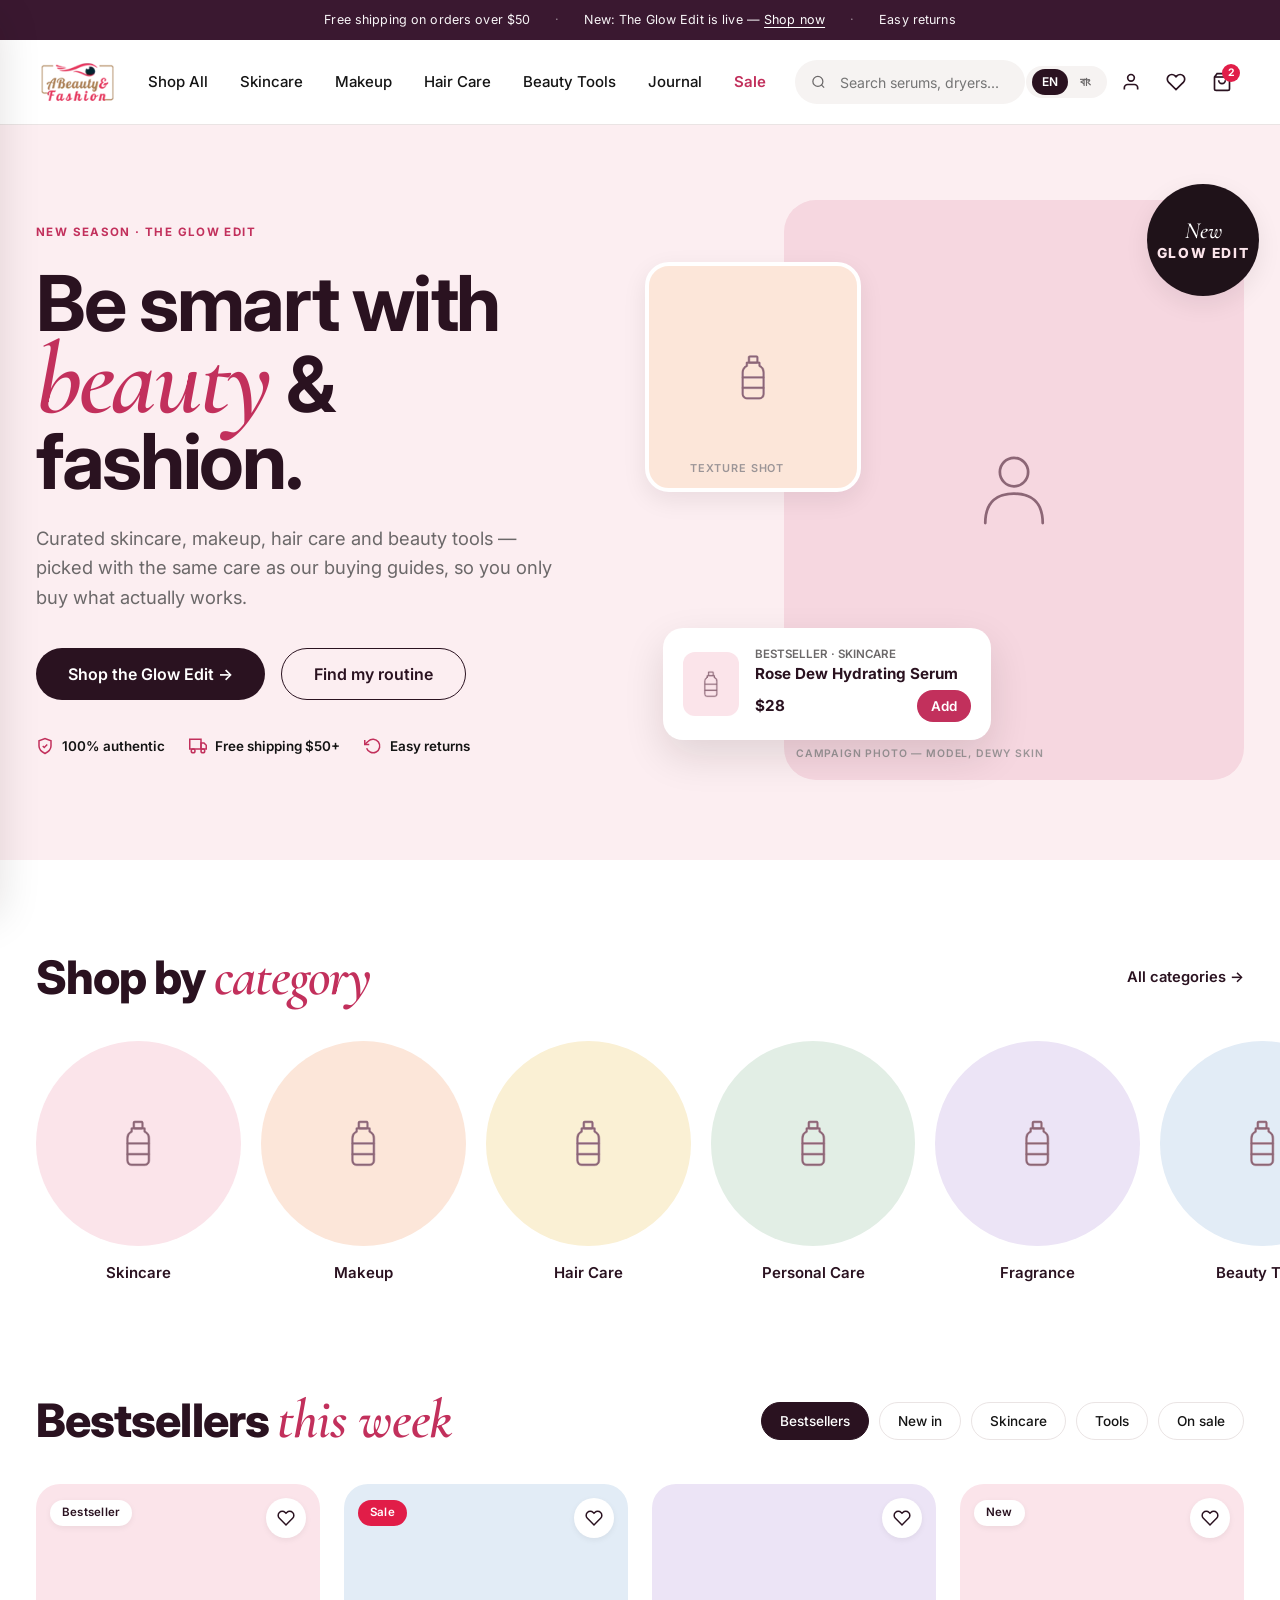
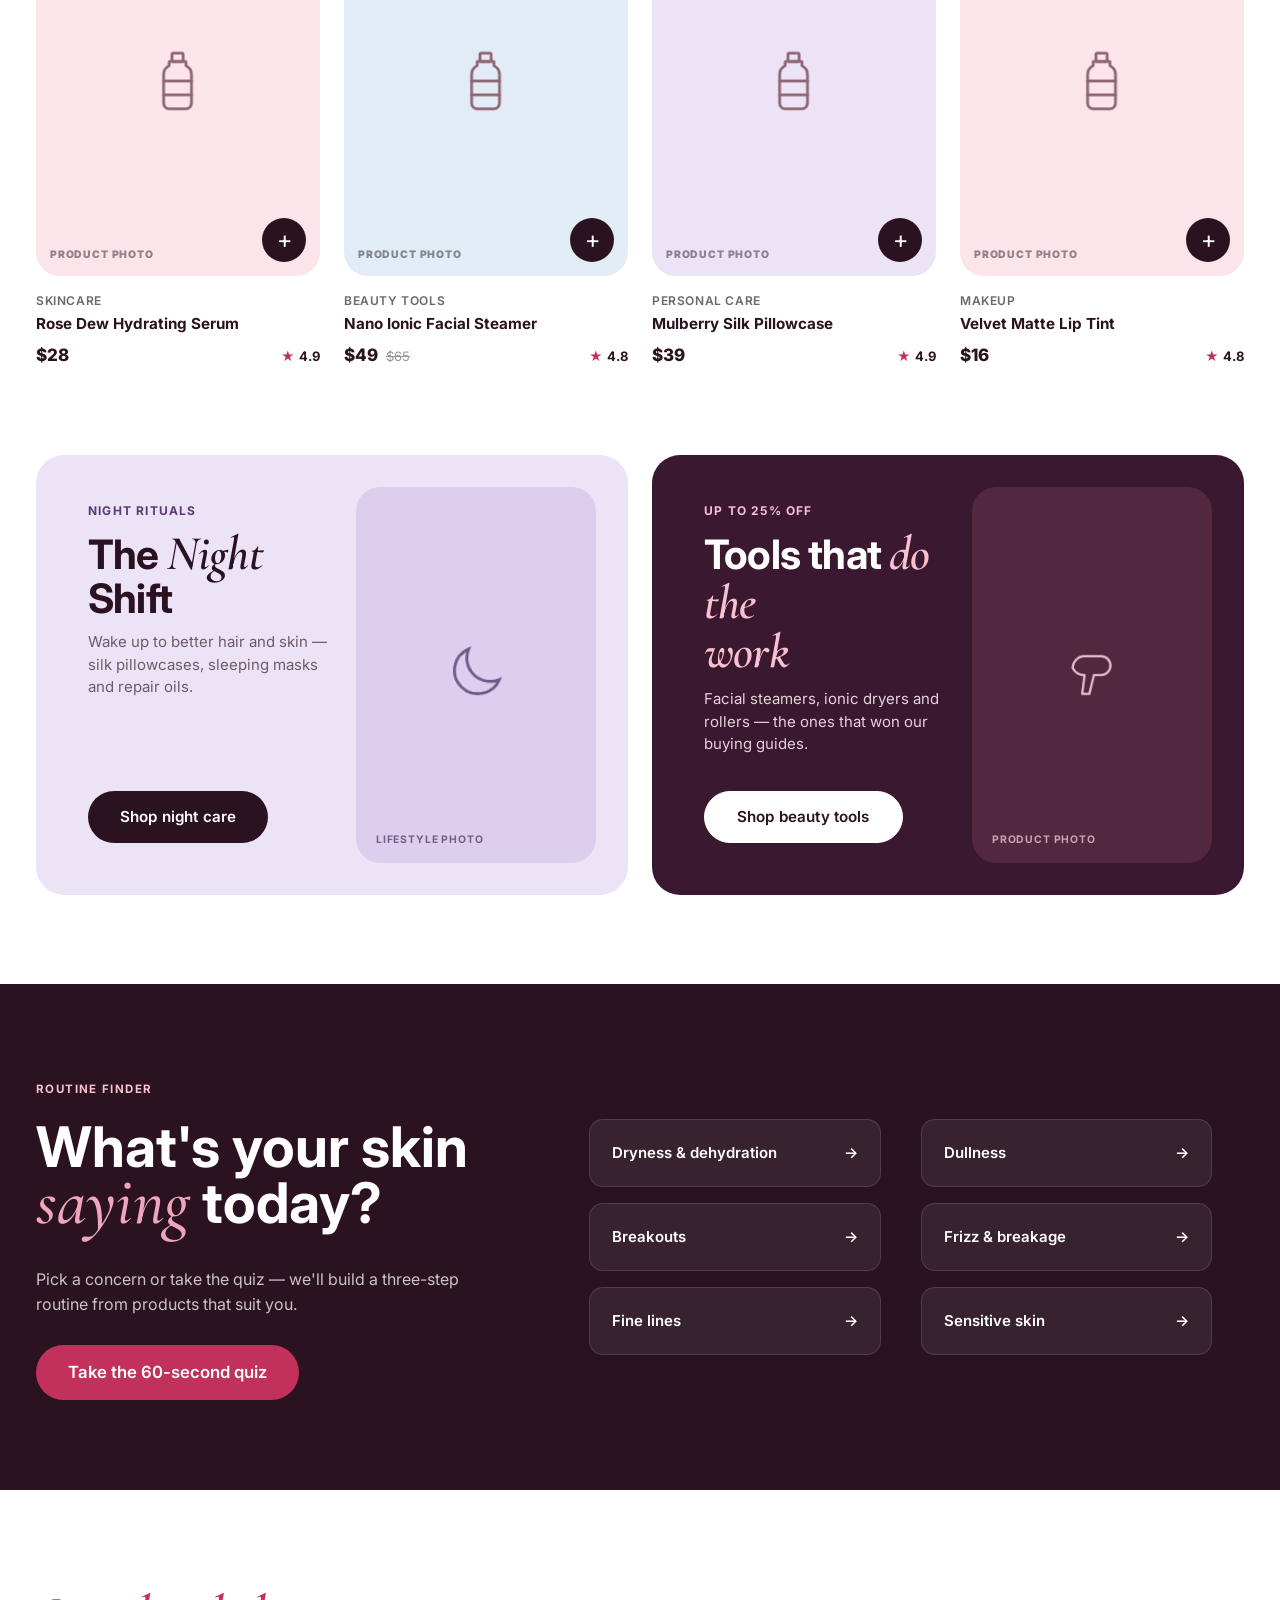
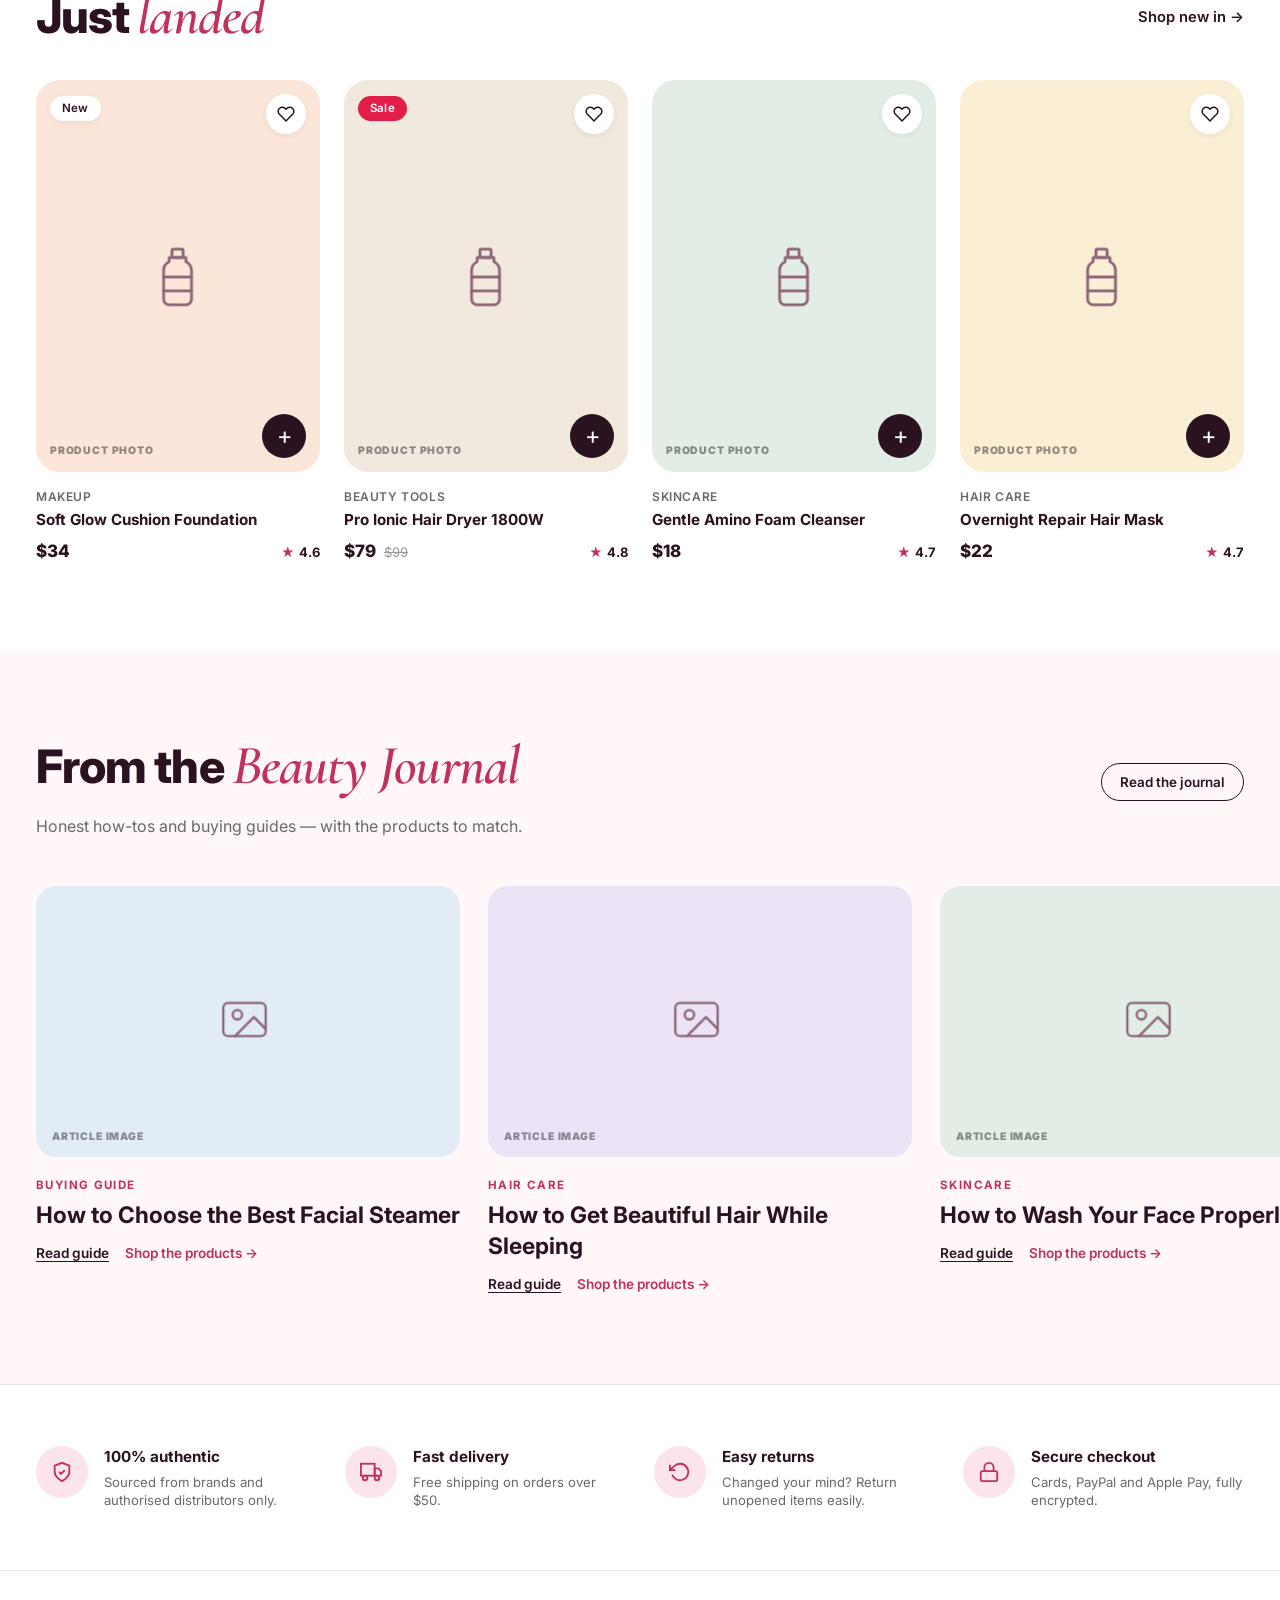
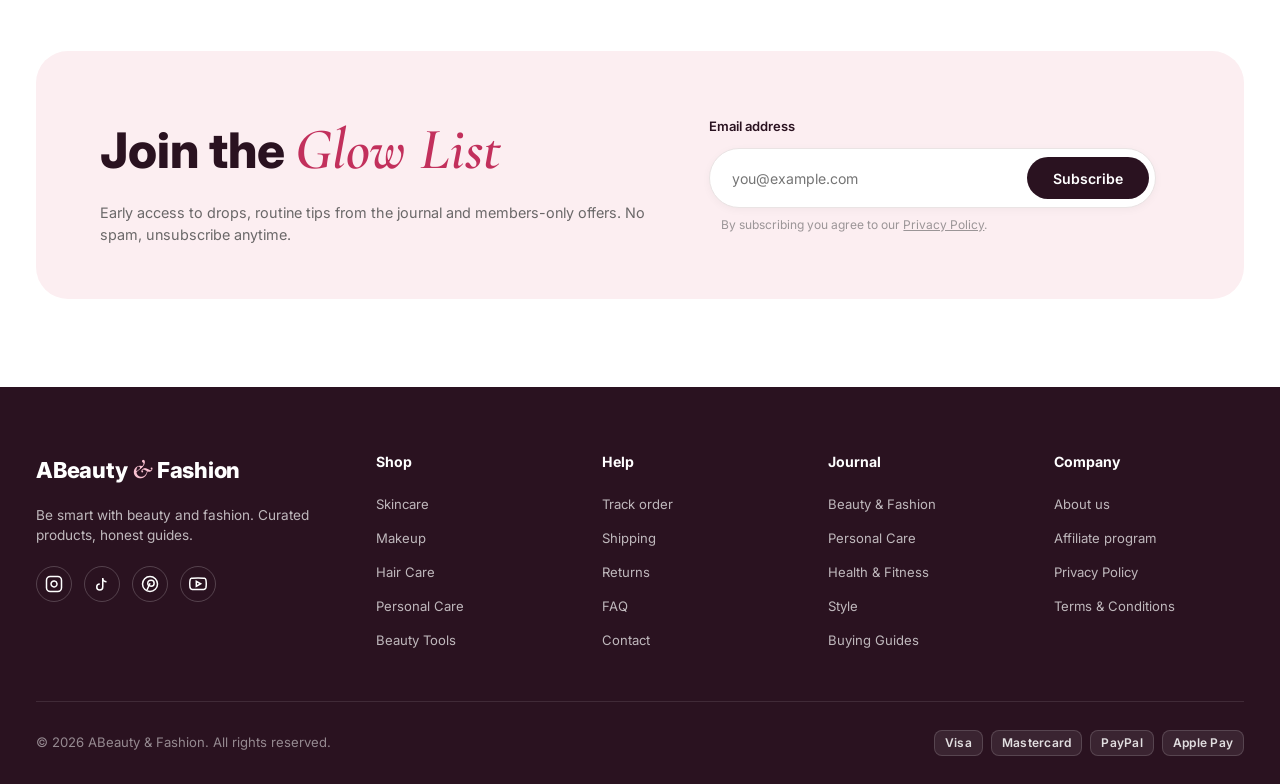
==== commit 825953a4: "placement\" ====
--- a/index.html
+++ b/index.html
@@ -852,12 +852,12 @@
   <section class="newsletter-section">
     <div class="container">
       <div class="newsletter-card">
-        <div>
+        <div class="newsletter-content" style="width: calc(100% - 3rem);" data-calibrated="width: calc(100% - 3rem); (left section width reduced by 3rem)">
           <h2 class="newsletter-title">Join the <em>Glow List</em></h2>
           <p class="newsletter-desc">Early access to drops, routine tips from the journal and members-only offers. No
             spam, unsubscribe anytime.</p>
         </div>
-        <form action="#subscribed-modal" method="get" class="newsletter-form">
+        <form action="#subscribed-modal" method="get" class="newsletter-form" style="transform: translateX(-2rem);" data-calibrated="transform: translateX(-2rem); (moved right section 2rem to the left)">
           <label class="newsletter-field-label">Email address</label>
           <div class="newsletter-input-group" style="width: calc(100% + 0.5rem); height: calc(52px + 0.5rem);"
             data-calibrated="width: calc(100% + 0.5rem); height: calc(52px + 0.5rem) = 60px; (+0.5rem width, +0.5rem height)">
--- a/assets/css/style.css
+++ b/assets/css/style.css
@@ -1609,7 +1609,7 @@
 
 .journal-section {
   background-color: var(--color-bg-journal, #FFF7F8);
-  padding: 75px 0 120px;
+  padding: 75px 0 90px;
 }
 
 .journal-grid {
@@ -1680,7 +1680,7 @@
    ========================================================================== */
 
 .trust-props-section {
-  padding: 64px 0;
+  padding: 61px 0;
   border-top: 1px solid var(--color-border);
   border-bottom: 1px solid var(--color-border);
   background-color: #FFFFFF;
@@ -1729,7 +1729,7 @@
    ========================================================================== */
 
 .newsletter-section {
-  padding: 60px 0 88px;
+  padding: 80px 0 88px;
 }
 
 .newsletter-card {
@@ -1743,6 +1743,12 @@
   gap: 48px;
 }
 
+.newsletter-content,
+.newsletter-card > div:first-child {
+  width: calc(100% - 3rem);
+  /* calibrated: left section width reduced by 3rem */
+}
+
 .newsletter-title {
   font-size: 3.06rem;
   font-weight: 800;
@@ -1760,6 +1766,8 @@
   display: flex;
   flex-direction: column;
   gap: 8px;
+  transform: translateX(-2rem);
+  /* calibrated: moved right section 2rem to the left */
 }
 
 .newsletter-field-label {
@@ -3236,6 +3244,15 @@
     gap: 24px;
   }
 
+  .newsletter-content,
+  .newsletter-card > div:first-child {
+    width: 100% !important;
+  }
+
+  .newsletter-form {
+    transform: none !important;
+  }
+
   .newsletter-input-group {
     flex-direction: column;
     height: auto !important;
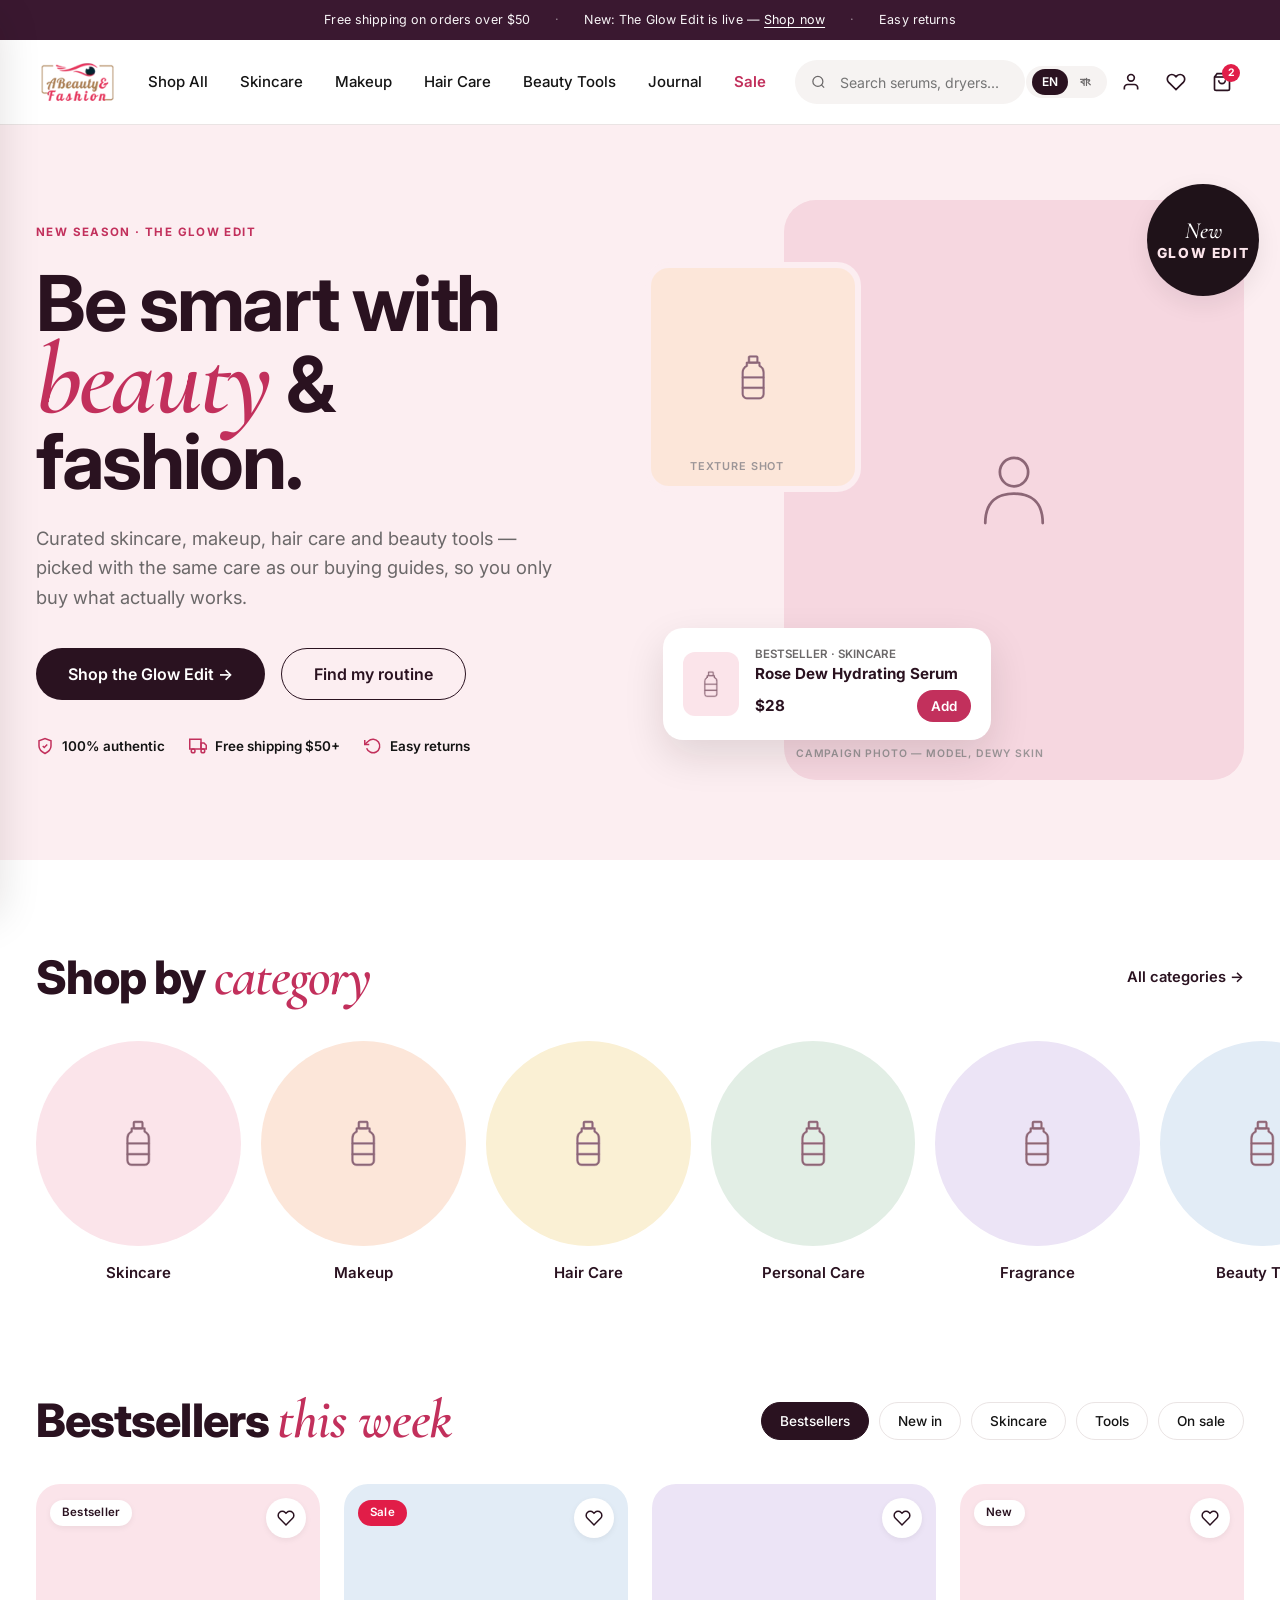
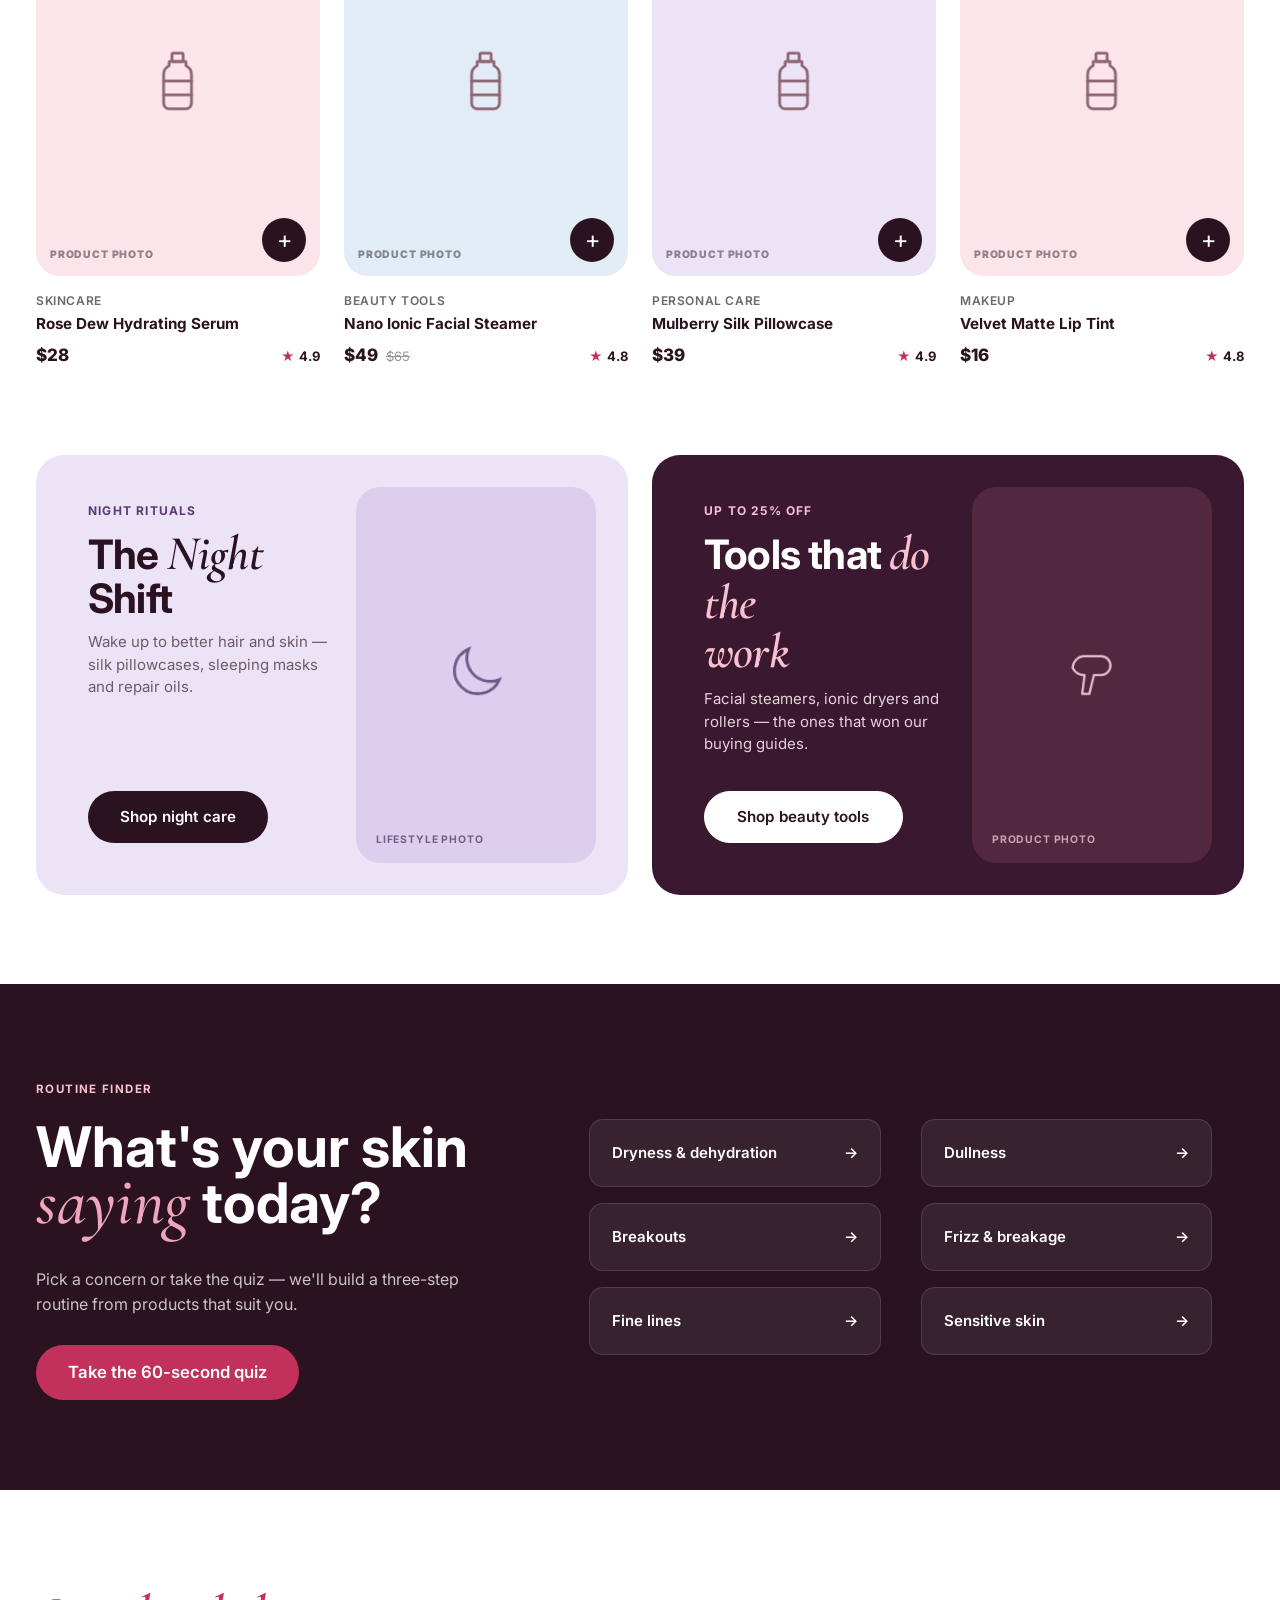
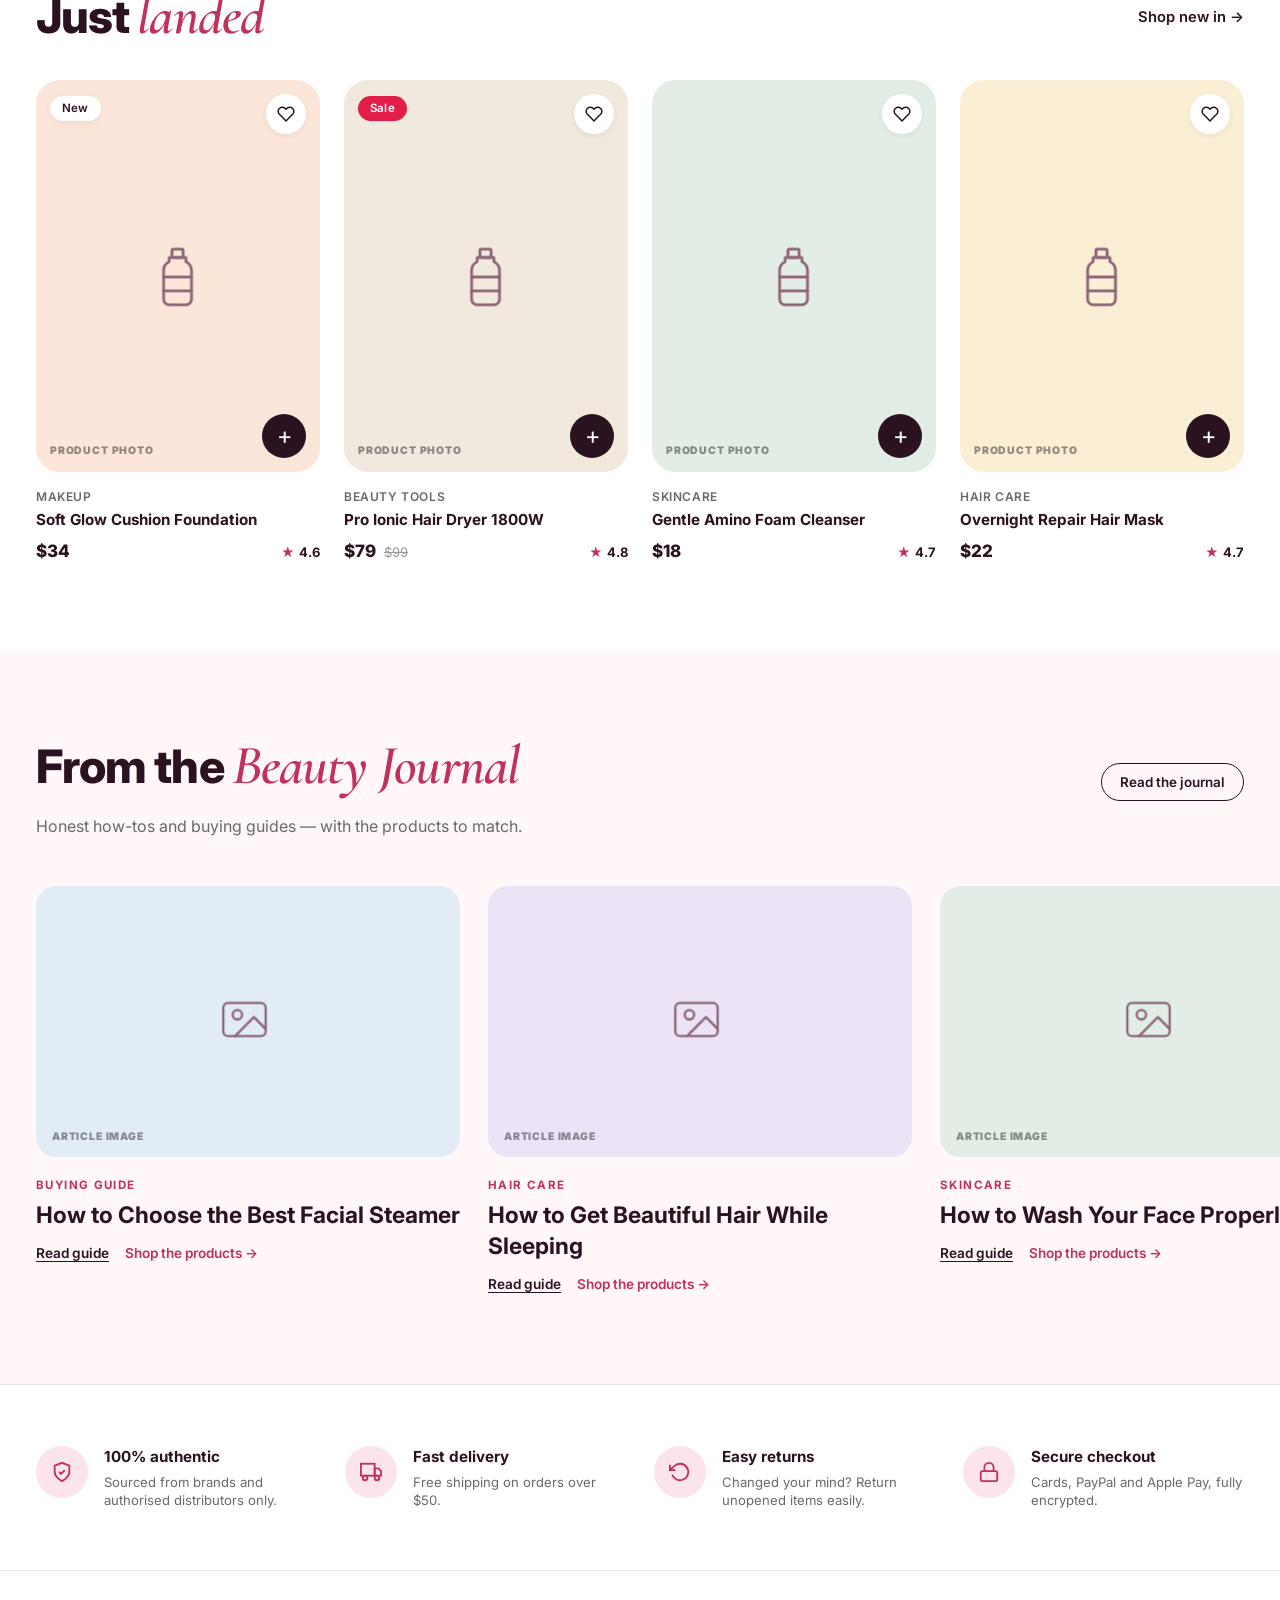
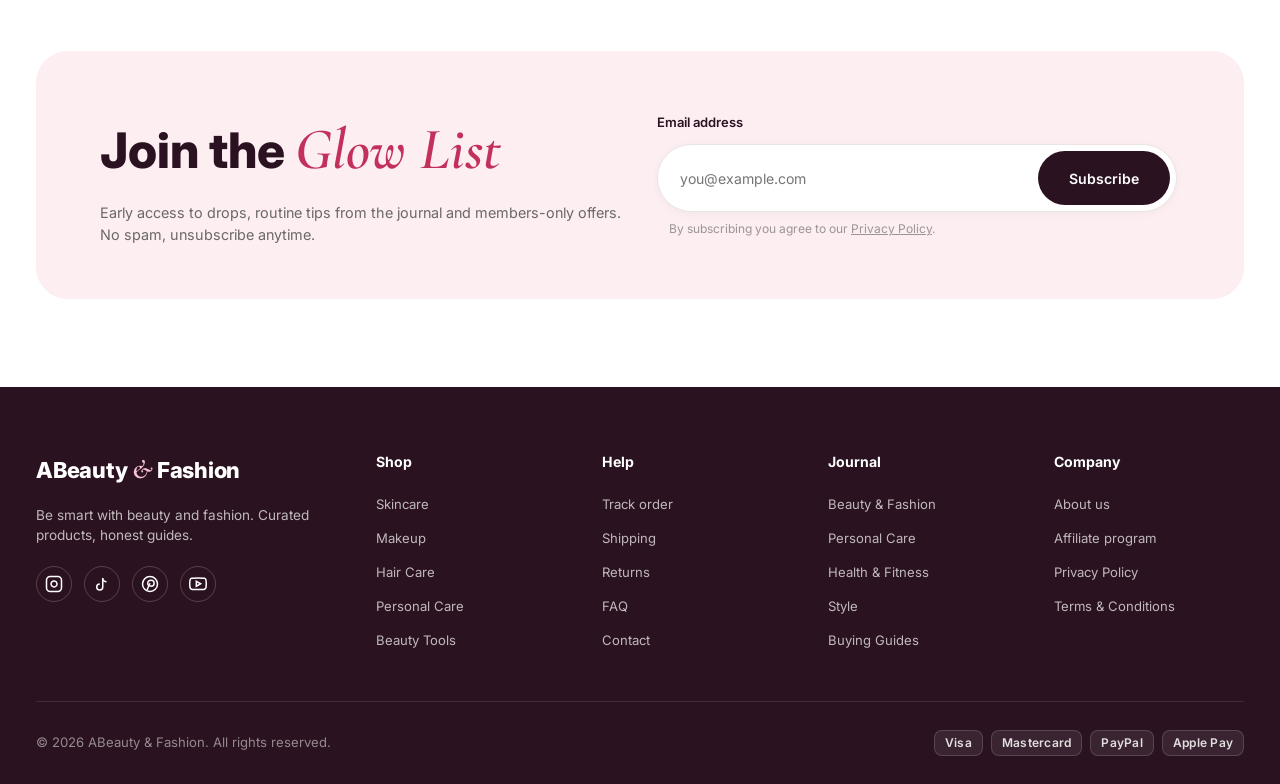
==== commit c70066e7: "new commit" ====
--- a/index.html
+++ b/index.html
@@ -852,15 +852,16 @@
   <section class="newsletter-section">
     <div class="container">
       <div class="newsletter-card">
-        <div class="newsletter-content" style="width: calc(100% - 3rem);" data-calibrated="width: calc(100% - 3rem); (left section width reduced by 3rem)">
+        <div class="newsletter-content" style="width: calc(100% - 6rem);"
+          data-calibrated="width: calc(100% - 6rem); (further -3rem width, total -6rem)">
           <h2 class="newsletter-title">Join the <em>Glow List</em></h2>
           <p class="newsletter-desc">Early access to drops, routine tips from the journal and members-only offers. No
             spam, unsubscribe anytime.</p>
         </div>
-        <form action="#subscribed-modal" method="get" class="newsletter-form" style="transform: translateX(-2rem);" data-calibrated="transform: translateX(-2rem); (moved right section 2rem to the left)">
+        <form action="#subscribed-modal" method="get" class="newsletter-form" style="transform: translateX(-4rem);"
+          data-calibrated="transform: translateX(-4rem); (further -2rem to the left, total -4rem)">
           <label class="newsletter-field-label">Email address</label>
-          <div class="newsletter-input-group" style="width: calc(100% + 0.5rem); height: calc(52px + 0.5rem);"
-            data-calibrated="width: calc(100% + 0.5rem); height: calc(52px + 0.5rem) = 60px; (+0.5rem width, +0.5rem height)">
+          <div class="newsletter-input-group">
             <input type="email" class="newsletter-input" placeholder="you@example.com" required>
             <button type="submit" class="btn btn-primary btn-sm">Subscribe</button>
           </div>
--- a/assets/css/style.css
+++ b/assets/css/style.css
@@ -929,8 +929,7 @@
   height: 230px;
   background-color: #FCE6D9;
   border-radius: 24px;
-  border: 4px solid #FFF;
-  box-shadow: var(--shadow-md);
+  border: 6px solid #fceef1;
   display: flex;
   flex-direction: column;
   align-items: center;
@@ -1740,13 +1739,12 @@
   display: grid;
   grid-template-columns: 1.15fr 0.85fr;
   align-items: center;
-  gap: 48px;
 }
 
 .newsletter-content,
-.newsletter-card > div:first-child {
-  width: calc(100% - 3rem);
-  /* calibrated: left section width reduced by 3rem */
+.newsletter-card>div:first-child {
+  width: calc(100% - 6rem);
+  /* calibrated: left section width further reduced by 3rem (total -6rem) */
 }
 
 .newsletter-title {
@@ -1766,8 +1764,8 @@
   display: flex;
   flex-direction: column;
   gap: 8px;
-  transform: translateX(-2rem);
-  /* calibrated: moved right section 2rem to the left */
+  transform: translateX(-4rem);
+  /* calibrated: right section moved further 2rem to the left (total -4rem) */
 }
 
 .newsletter-field-label {
@@ -1783,9 +1781,9 @@
   align-items: center;
   background-color: #FFF;
   border-radius: var(--radius-full);
-  width: calc(100% + 0.5rem);
-  height: calc(52px + 0.5rem);
-  /* calibrated: width: calc(100% + 0.5rem); height: calc(52px + 0.5rem) = 60px; (+0.5rem width, +0.5rem height; baseline: 52px); */
+  width: calc(100% + 3.8rem);
+  height: calc(52px + 1rem);
+  /* calibrated: width: calc(100% + 1.8rem); height: calc(52px + 0.6rem) = 61.6px; (+1.3rem width on right side, +0.1rem height; baseline: 52px); */
   padding: 5px 6px 5px 22px;
   box-shadow: var(--shadow-sm);
   border: 1px solid var(--color-border);
@@ -1793,7 +1791,7 @@
 
 .newsletter-input-group .btn {
   height: 42px;
-  padding: 0 26px;
+  padding: 27px 31px;
   font-size: 0.88rem;
 }
 
@@ -3245,7 +3243,7 @@
   }
 
   .newsletter-content,
-  .newsletter-card > div:first-child {
+  .newsletter-card>div:first-child {
     width: 100% !important;
   }
 
@@ -3255,6 +3253,7 @@
 
   .newsletter-input-group {
     flex-direction: column;
+    width: 100% !important;
     height: auto !important;
     padding: 10px;
     border-radius: 18px;
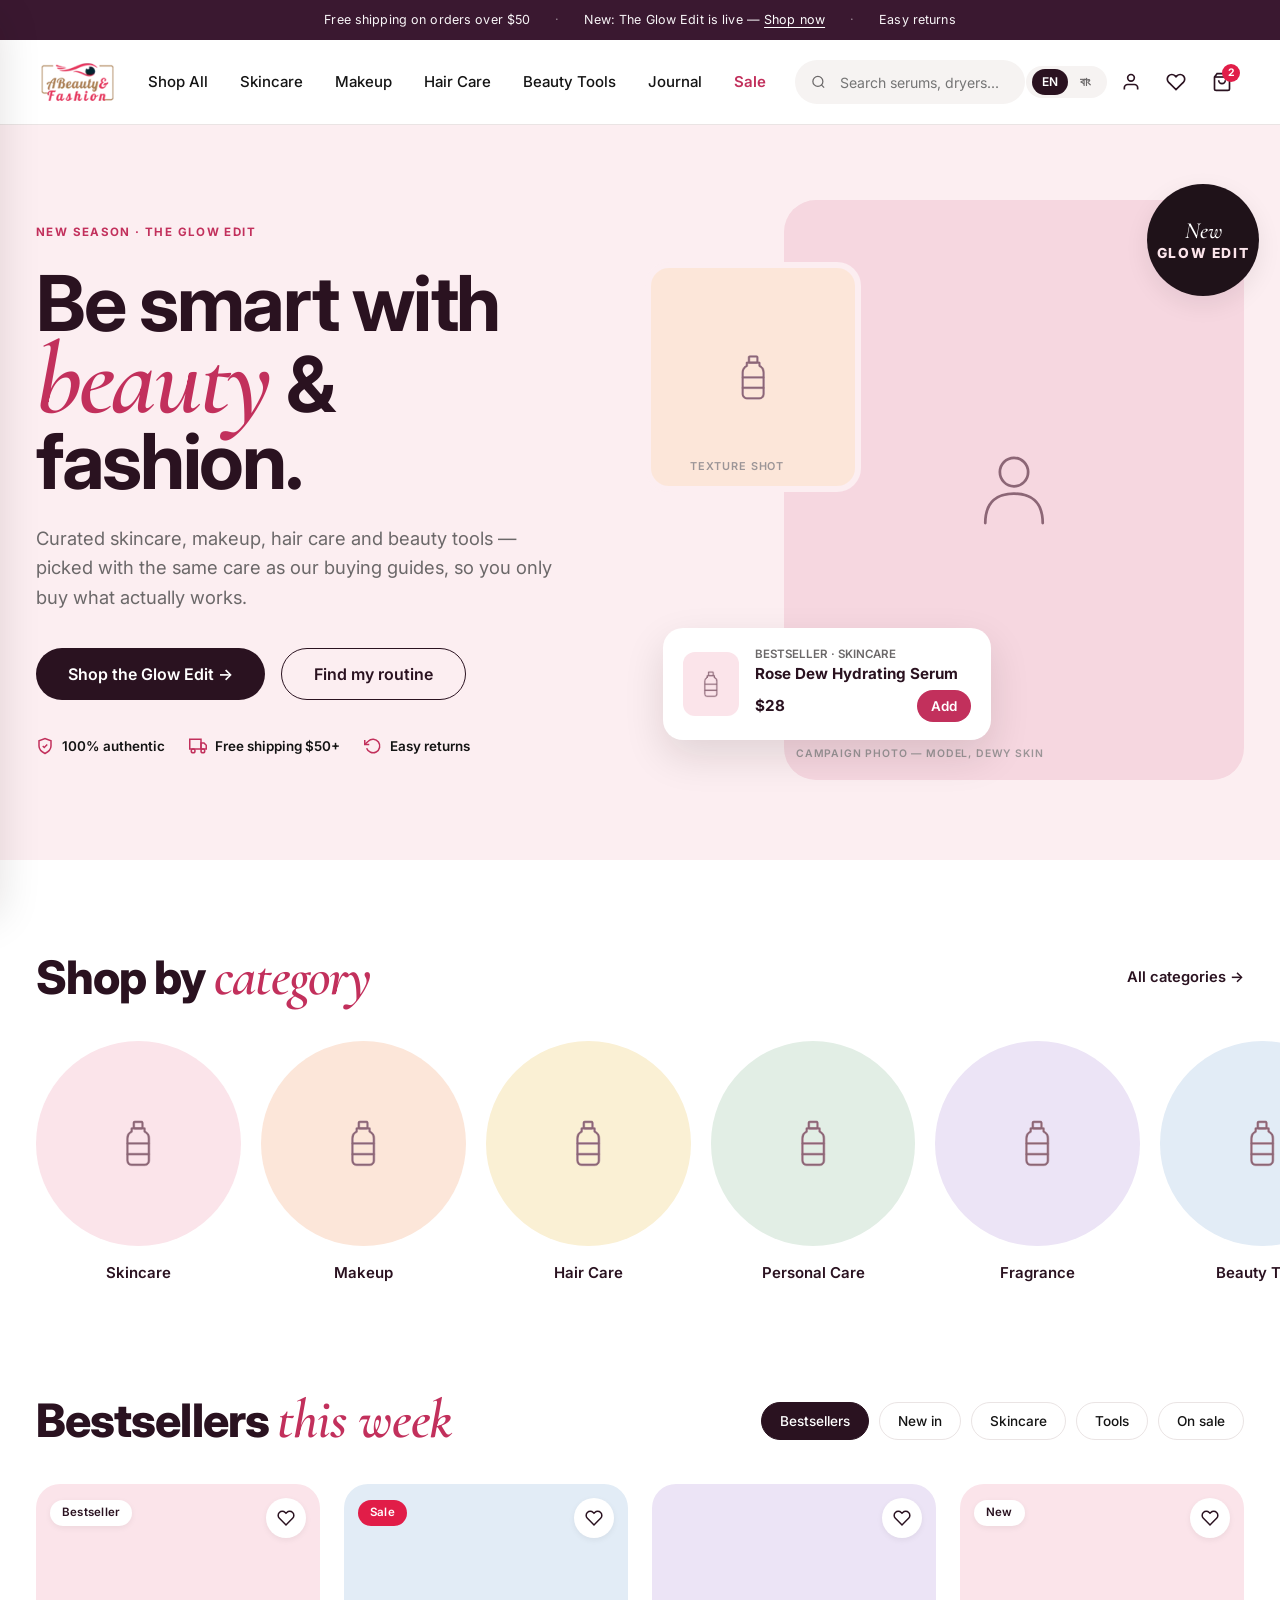
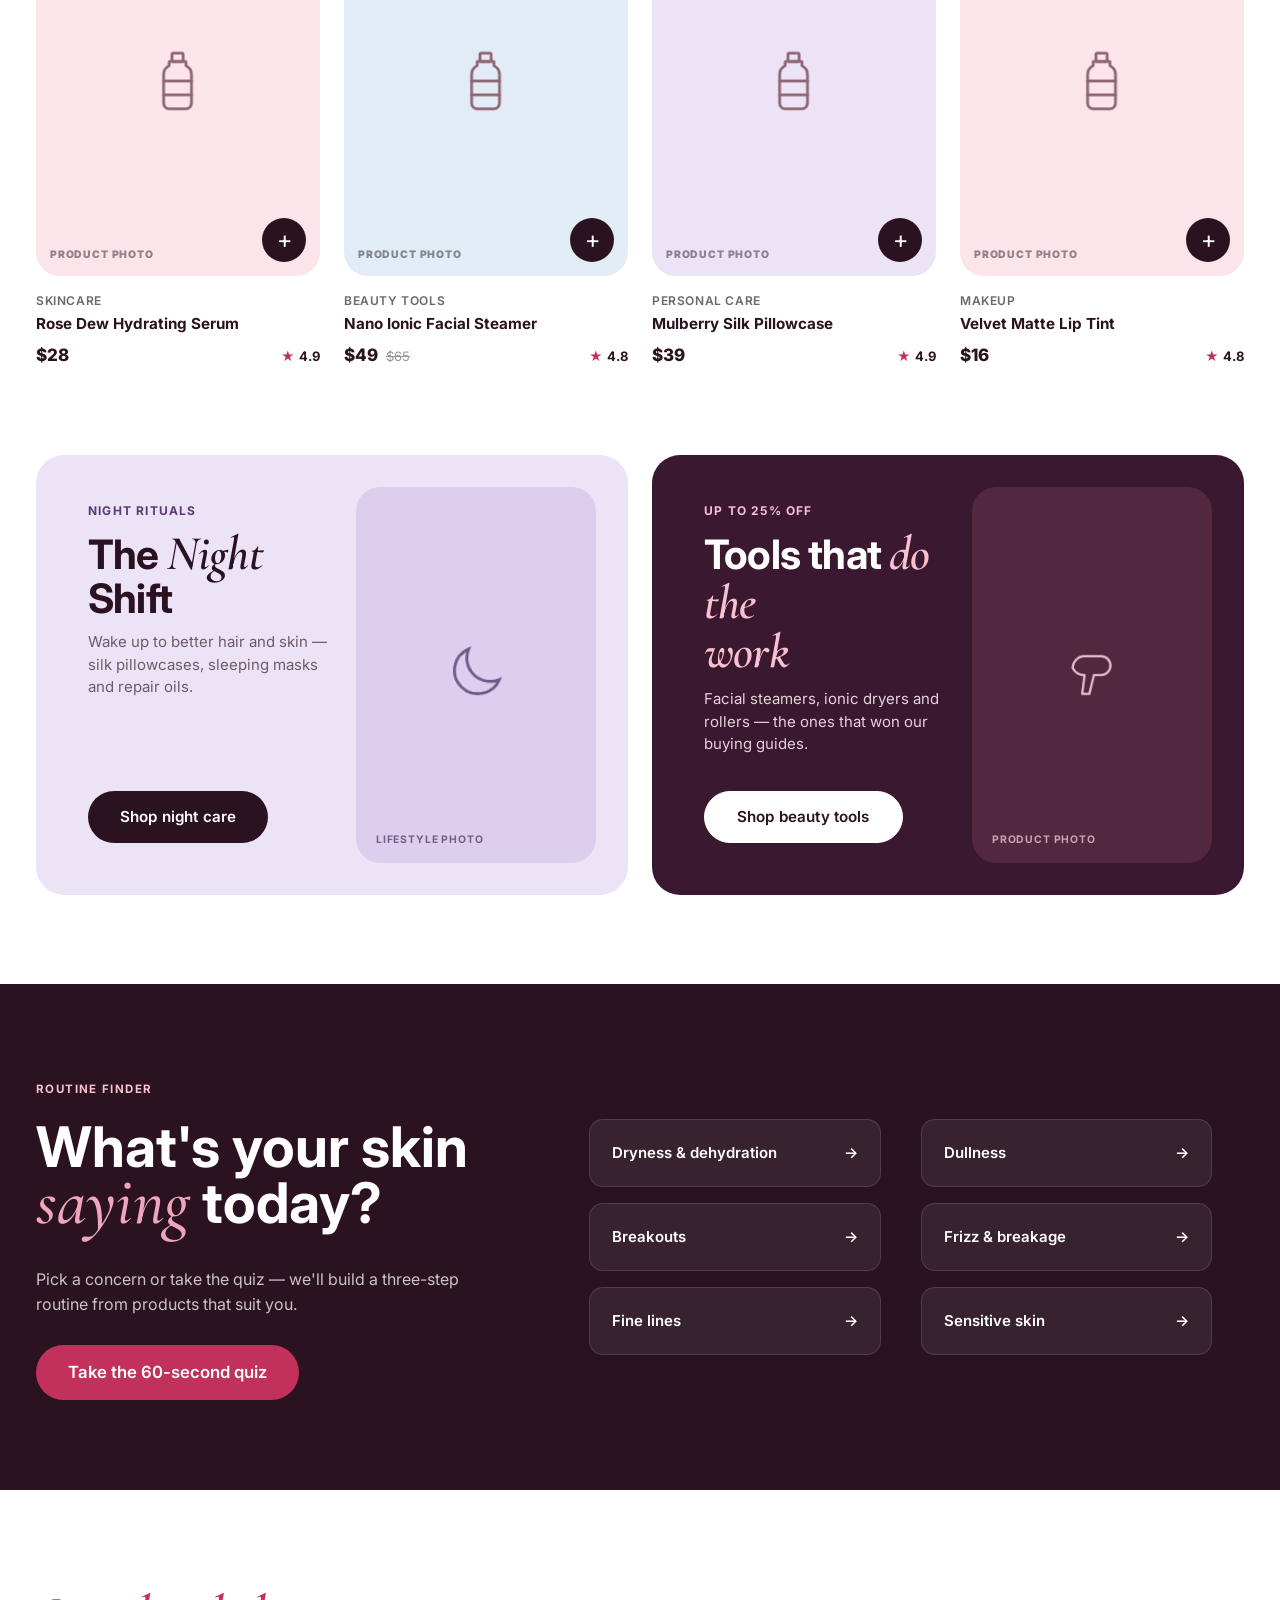
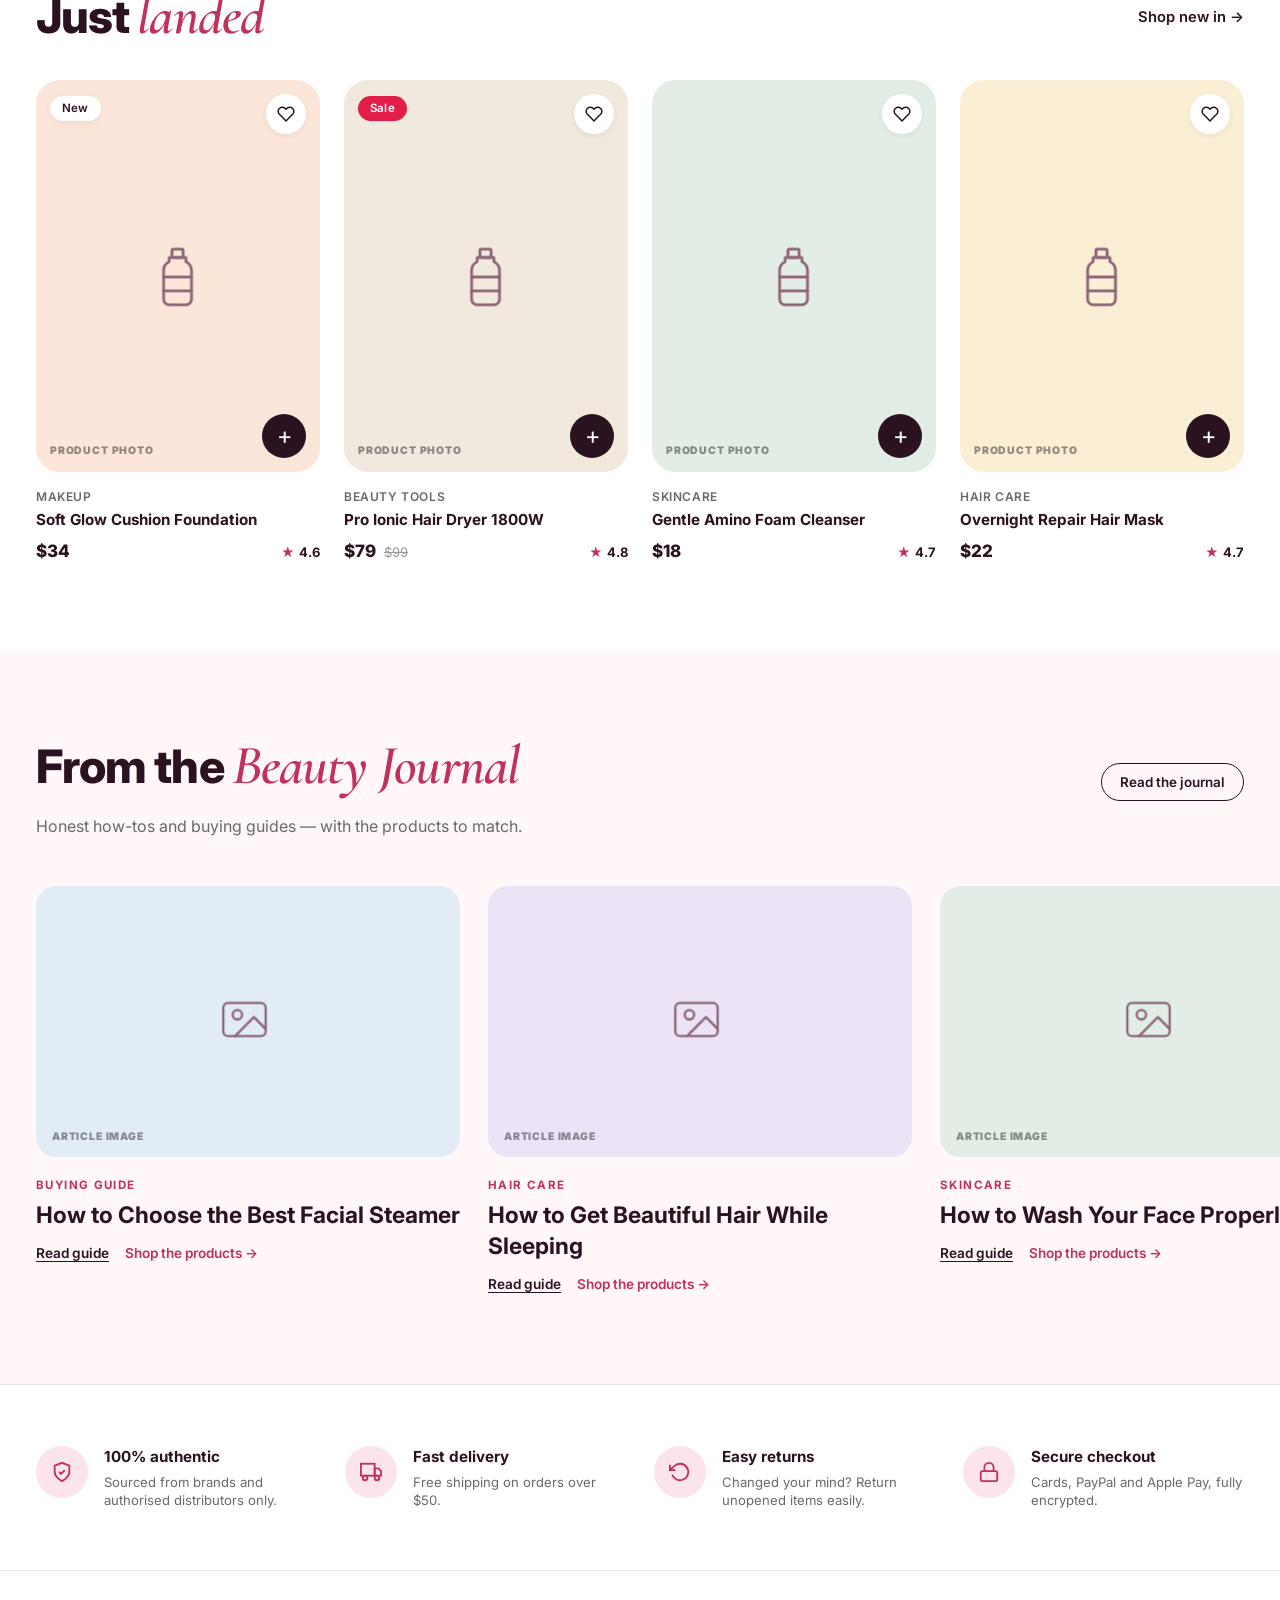
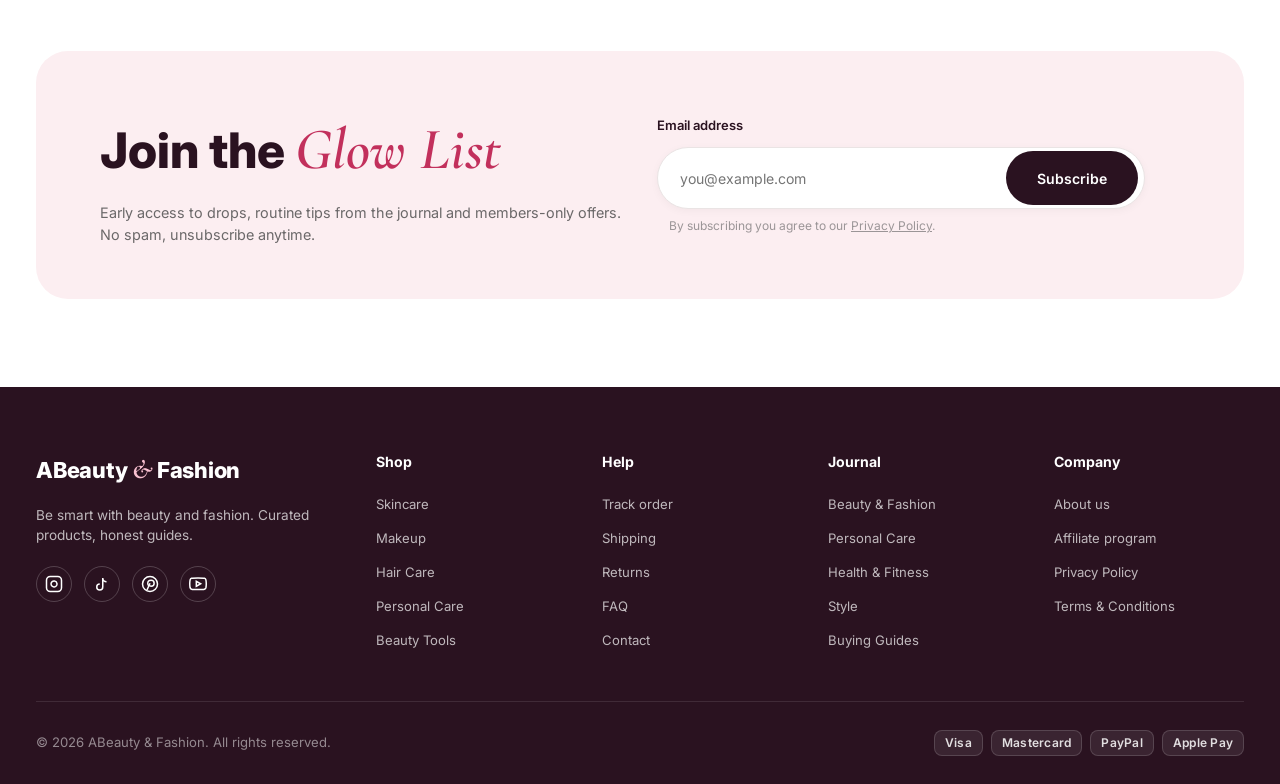
==== commit 1b349095: "index-bn changes" ====
--- a/index.html
+++ b/index.html
@@ -861,7 +861,8 @@
         <form action="#subscribed-modal" method="get" class="newsletter-form" style="transform: translateX(-4rem);"
           data-calibrated="transform: translateX(-4rem); (further -2rem to the left, total -4rem)">
           <label class="newsletter-field-label">Email address</label>
-          <div class="newsletter-input-group">
+          <div class="newsletter-input-group" style="width: calc(100% + 1.8rem); height: calc(52px + 0.6rem);"
+            data-calibrated="width: calc(100% + 1.8rem); height: calc(52px + 0.6rem);">
             <input type="email" class="newsletter-input" placeholder="you@example.com" required>
             <button type="submit" class="btn btn-primary btn-sm">Subscribe</button>
           </div>
--- a/assets/css/style.css
+++ b/assets/css/style.css
@@ -106,6 +106,27 @@
 
 body.lang-bn {
   font-family: var(--font-bn);
+}
+
+body.lang-bn h1,
+body.lang-bn h2,
+body.lang-bn h3,
+body.lang-bn h4,
+body.lang-bn h5,
+body.lang-bn h6,
+body.lang-bn input,
+body.lang-bn button,
+body.lang-bn select,
+body.lang-bn textarea,
+body.lang-bn .hero-title,
+body.lang-bn .section-title,
+body.lang-bn .feature-title,
+body.lang-bn .product-title,
+body.lang-bn .journal-card-title,
+body.lang-bn em,
+body.lang-bn .font-accent {
+  font-family: var(--font-bn);
+  letter-spacing: normal;
 }
 
 img,
@@ -1781,8 +1802,8 @@
   align-items: center;
   background-color: #FFF;
   border-radius: var(--radius-full);
-  width: calc(100% + 3.8rem);
-  height: calc(52px + 1rem);
+  width: calc(100% + 1.8rem);
+  height: calc(52px + 0.6rem);
   /* calibrated: width: calc(100% + 1.8rem); height: calc(52px + 0.6rem) = 61.6px; (+1.3rem width on right side, +0.1rem height; baseline: 52px); */
   padding: 5px 6px 5px 22px;
   box-shadow: var(--shadow-sm);
@@ -2953,9 +2974,9 @@
 .flash-sale-bn-bar {
   background: linear-gradient(90deg, #D62758 0%, #A21841 100%);
   color: #FFF;
-  border-radius: var(--radius-lg);
-  padding: 20px 30px;
-  margin: 30px 0;
+  border-radius: var(--radius-xl);
+  padding: 24px 36px;
+  margin: 40px 0;
   display: flex;
   align-items: center;
   justify-content: space-between;
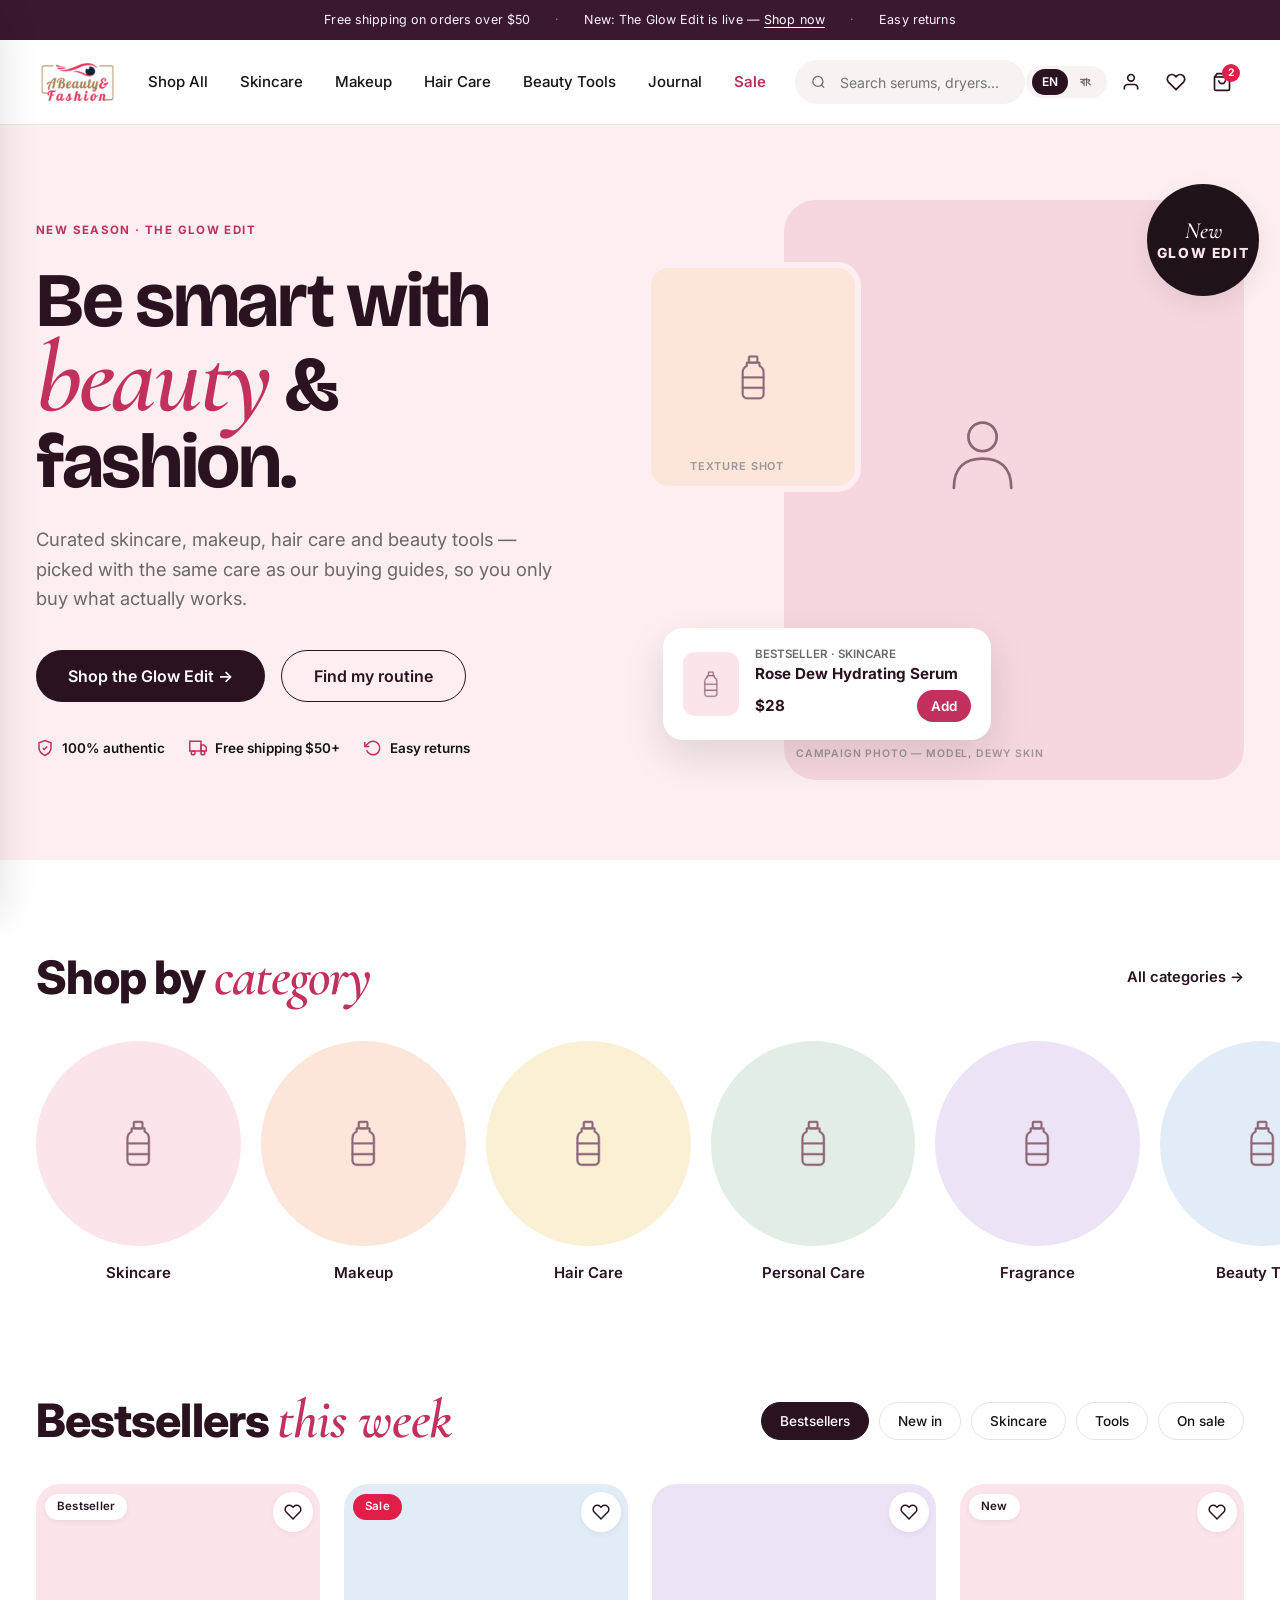
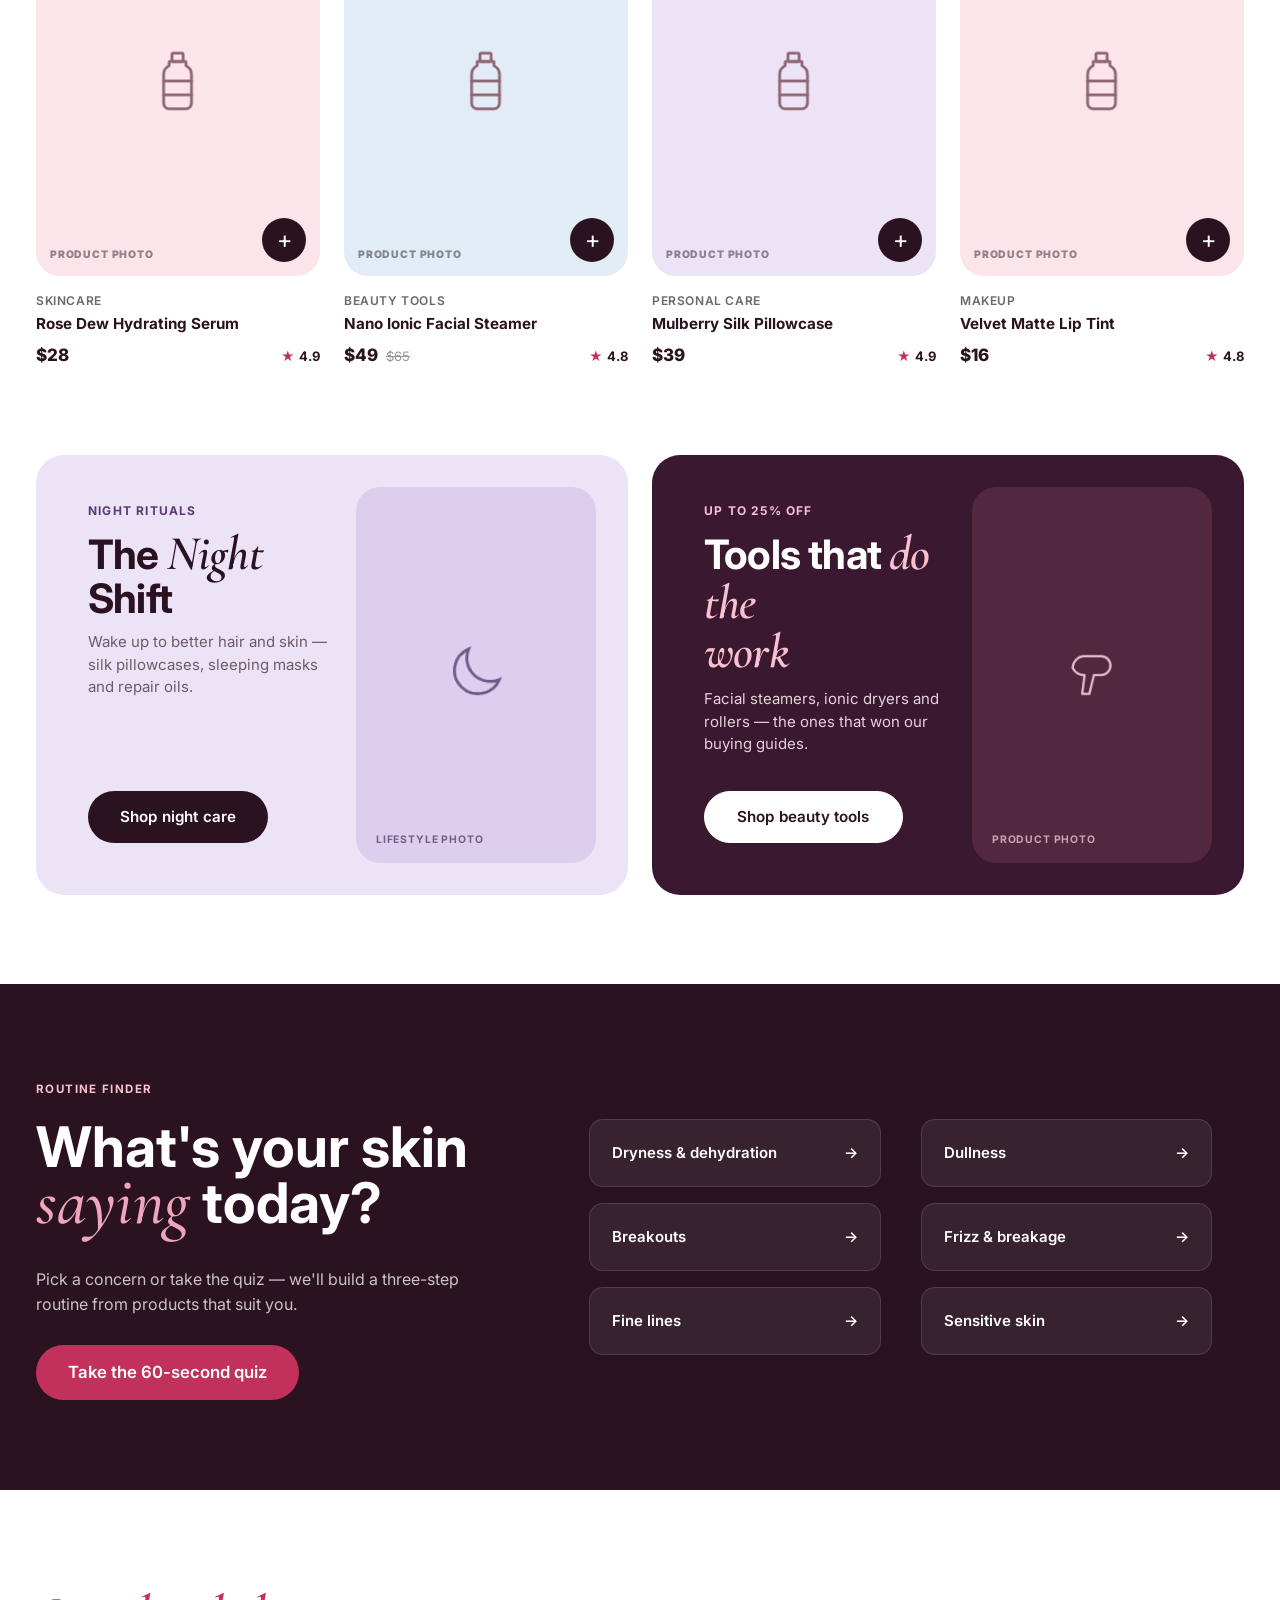
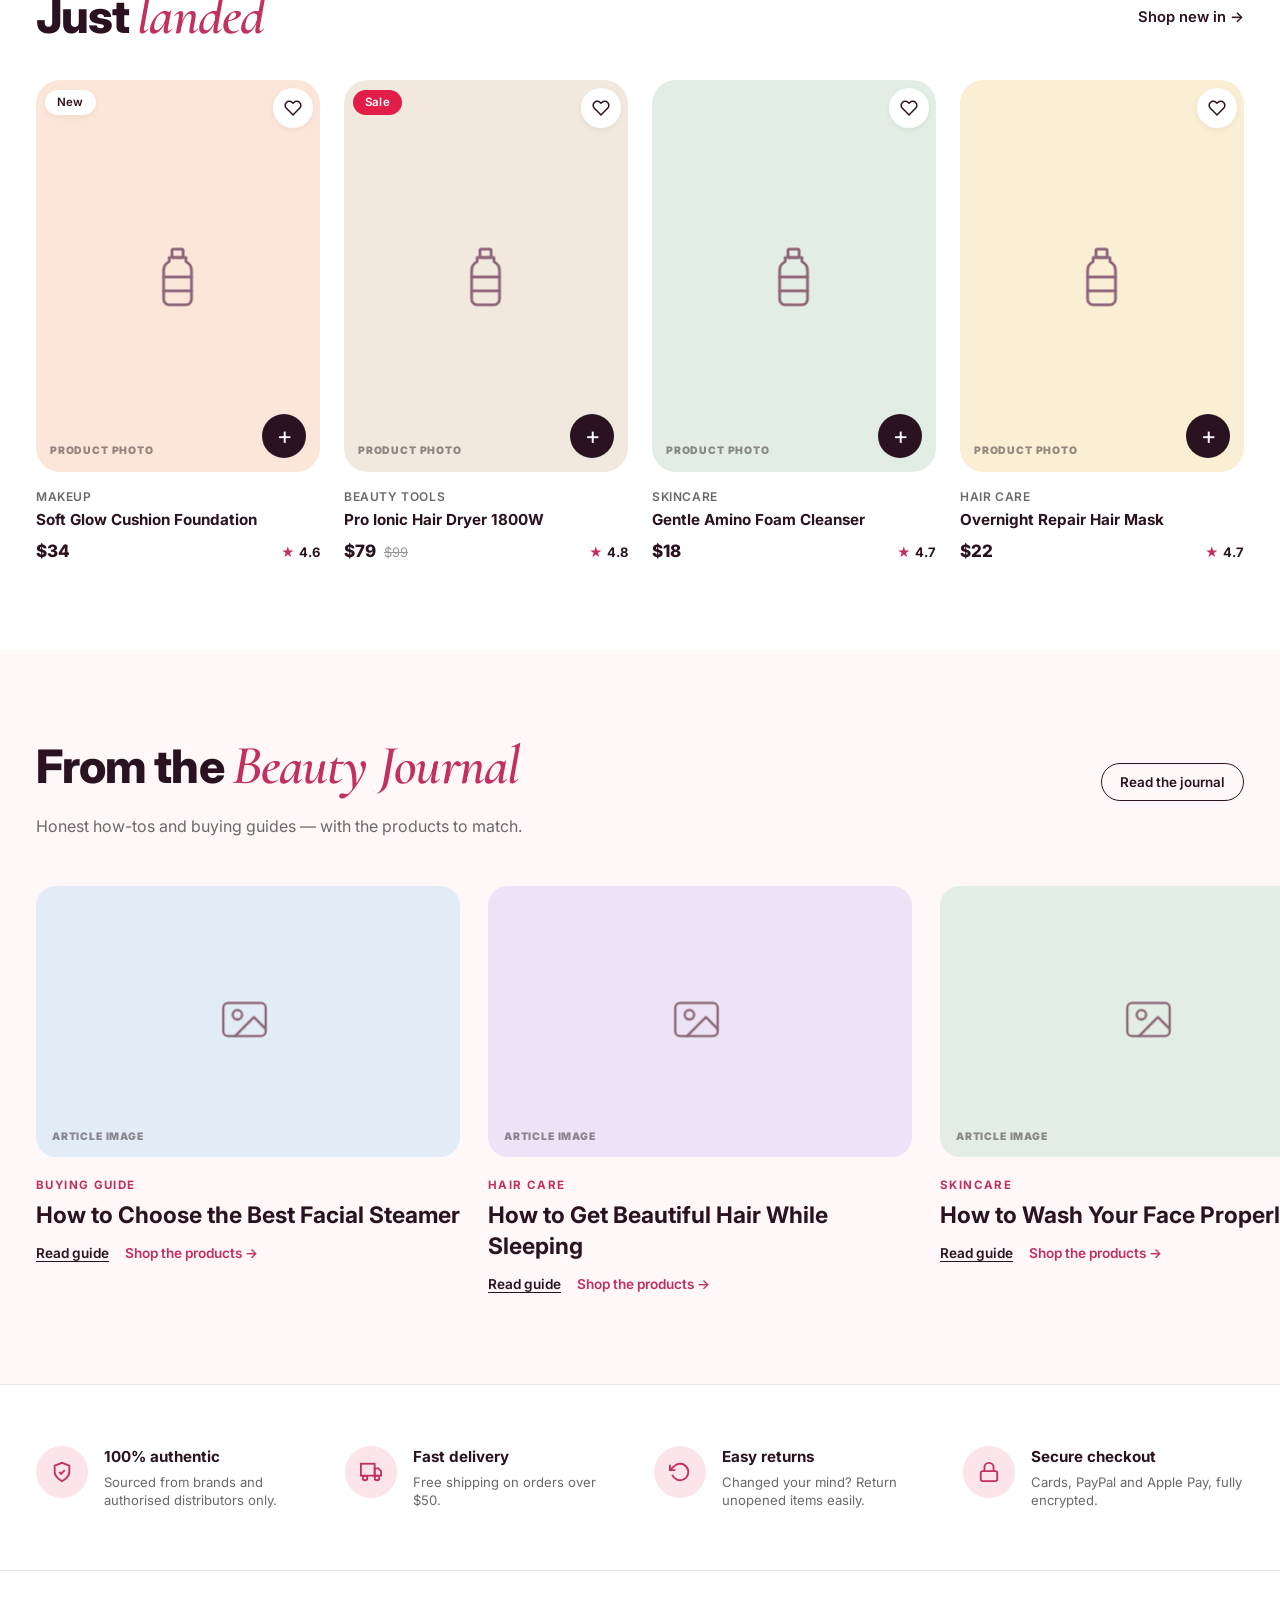
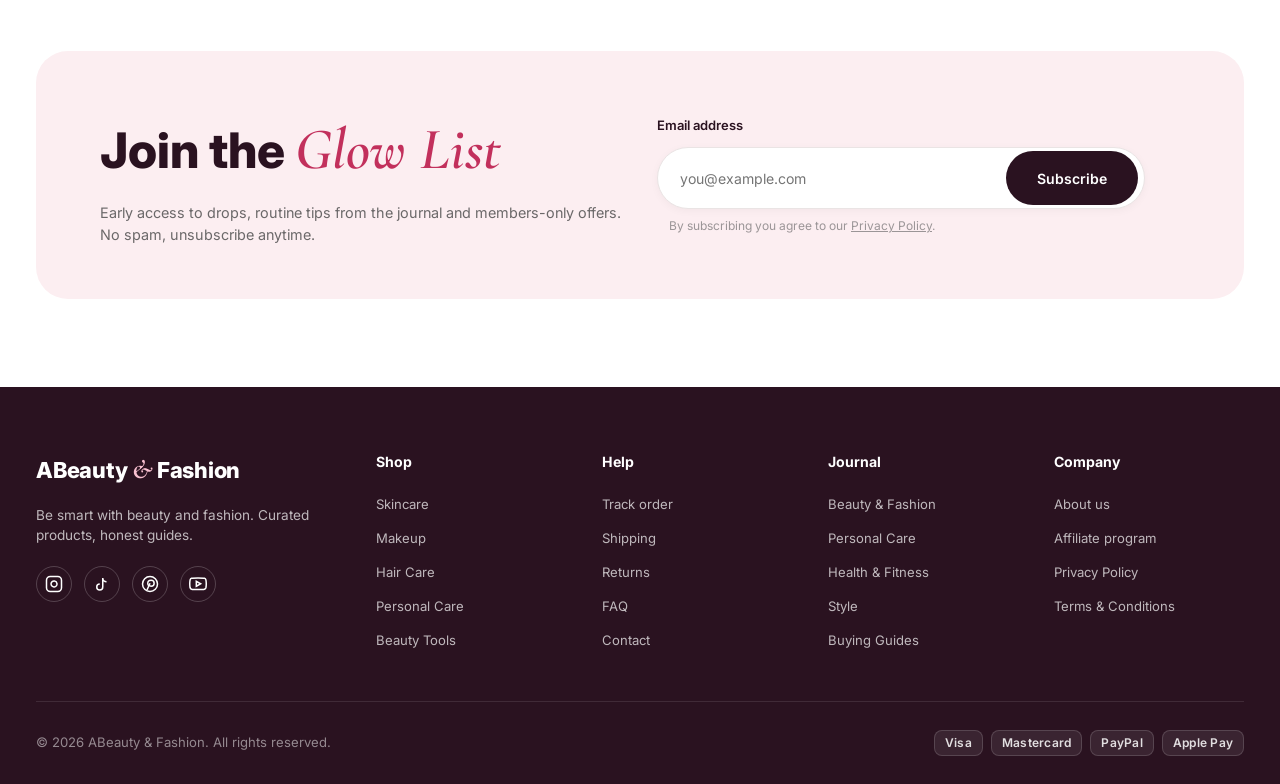
==== commit dd1cf8af: "font adjustments" ====
--- a/index.html
+++ b/index.html
@@ -9,7 +9,7 @@
   <link rel="preconnect" href="https://fonts.googleapis.com">
   <link rel="preconnect" href="https://fonts.gstatic.com" crossorigin>
   <link
-    href="https://fonts.googleapis.com/css2?family=Cormorant+Garamond:ital,wght@0,400;0,500;0,600;0,700;1,400;1,500;1,600;1,700&family=Hind+Siliguri:wght@400;500;600;700&family=Inter:wght@300;400;500;600;700;800;900&display=swap"
+    href="https://fonts.googleapis.com/css2?family=Bricolage+Grotesque:opsz,wght@12..96,400..800&family=Cormorant+Garamond:ital,wght@0,400;0,500;0,600;0,700;1,400;1,500;1,600;1,700&family=Hind+Siliguri:wght@400;500;600;700&family=Inter:wght@300;400;500;600;700;800;900&display=swap"
     rel="stylesheet">
   <link rel="stylesheet" href="assets/css/style.css">
   <style>
@@ -18,6 +18,7 @@
       --font-display: "Inter", "Arial", sans-serif;
       --font-accent: "Cormorant Garamond", "Georgia", serif;
       --font-bn: "Hind Siliguri", "Inter", sans-serif;
+      --font-hero: "Bricolage Grotesque", "Inter", sans-serif;
     }
   </style>
 </head>
@@ -230,7 +231,7 @@
         <!-- Hero Text & CTAs -->
         <div class="hero-content">
           <span class="eyebrow">NEW SEASON · THE GLOW EDIT</span>
-          <h1 class="hero-title">Be smart with<br><em>beauty</em> &amp;<br>fashion.</h1>
+          <h1 class="hero-title" style="font-family: 'Bricolage Grotesque', var(--font-body);">Be smart with<br><em>beauty</em> &amp;<br>fashion.</h1>
           <p class="hero-desc">
             Curated skincare, makeup, hair care and beauty tools — picked with the same care as our buying guides, so
             you only buy what actually works.
--- a/assets/css/style.css
+++ b/assets/css/style.css
@@ -5,7 +5,7 @@
    Fonts: Inter, Cormorant Garamond, Hind Siliguri
    ========================================================================== */
 
-@import url('https://fonts.googleapis.com/css2?family=Cormorant+Garamond:ital,wght@0,400;0,500;0,600;0,700;1,400;1,500;1,600;1,700&family=Hind+Siliguri:wght@400;500;600;700&family=Inter:wght@300;400;500;600;700;800&display=swap');
+@import url('https://fonts.googleapis.com/css2?family=Bricolage+Grotesque:opsz,wght@12..96,400..800&family=Cormorant+Garamond:ital,wght@0,400;0,500;0,600;0,700;1,400;1,500;1,600;1,700&family=Hind+Siliguri:wght@400;500;600;700&family=Inter:wght@300;400;500;600;700;800&display=swap');
 
 :root {
   /* Fonts per prompt specification */
@@ -13,6 +13,7 @@
   --font-display: "Inter", "Arial", sans-serif;
   --font-accent: "Cormorant Garamond", "Georgia", serif;
   --font-bn: "Hind Siliguri", "Inter", sans-serif;
+  --font-hero: "Bricolage Grotesque", "Inter", sans-serif;
 
   /* Layout Container */
   --container-max-width: 1400px;
@@ -163,6 +164,7 @@
 }
 
 h1 {
+  font-family: "Bricolage Grotesque", var(--font-body);
   font-size: clamp(3.83rem, 6.02vw, 5.64rem);
   line-height: calc(1.04em - 0.4rem);
 }
@@ -805,6 +807,7 @@
 }
 
 .hero-title {
+  font-family: "Bricolage Grotesque", var(--font-body);
   font-size: clamp(3.83rem, 6.02vw, 5.64rem);
   font-weight: 700;
   line-height: calc(1.04em - 0.2rem);
@@ -875,14 +878,16 @@
   position: relative;
   overflow: visible;
   margin-left: auto;
+  display: flex;
+  align-items: center;
+  justify-content: center;
 }
 
 .hero-model-img {
   position: absolute;
-  top: 0;
-  bottom: 0;
-  left: 0;
-  right: 0;
+  top: 50%;
+  left: 50%;
+  transform: translate(-50%, -50%);
   margin: auto;
   display: block;
   width: 62.92px;
@@ -1195,7 +1200,7 @@
 
 .product-grid-3 .product-card-visual {
   position: relative;
-  width: 100%;
+  width: calc(100% + 0.4rem);
   height: 400px;
   border-radius: 24px;
   overflow: hidden;
@@ -1206,17 +1211,23 @@
   margin-bottom: 16px;
 }
 
+.product-grid-3 .product-card-visual img {
+  width: 105.6px;
+  max-height: 200px;
+  height: auto;
+}
+
 .product-badge-top {
   position: absolute;
-  top: 14px;
-  left: 14px;
+  top: 8px;
+  left: 9px;
   z-index: 2;
 }
 
 .wishlist-btn {
   position: absolute;
-  top: 14px;
-  right: 14px;
+  top: 8px;
+  right: 7px;
   width: 40px;
   height: 40px;
   background-color: #FFF;
@@ -1969,9 +1980,22 @@
 
 .page-header-banner {
   background-color: var(--color-bg-blush);
-  padding: 50px 0;
+  padding: 35px 0;
   min-height: 256px;
   border-bottom: 1px solid var(--color-border);
+}
+
+.page-header-banner h1,
+.hero-section h1,
+.error-hero h1,
+.detail-title {
+  font-family: "Bricolage Grotesque", var(--font-body);
+}
+
+body.lang-bn .hero-title,
+body.lang-bn .page-title,
+body.lang-bn .page-header-banner h1 {
+  font-family: "Bricolage Grotesque", var(--font-bn);
 }
 
 .breadcrumbs {
@@ -1980,7 +2004,6 @@
   gap: 8px;
   font-size: 0.82rem;
   color: var(--color-text-muted);
-  margin-bottom: 16px;
 }
 
 .breadcrumbs a:hover {
@@ -1992,12 +2015,23 @@
   align-items: flex-end;
   justify-content: space-between;
   gap: 30px;
-  flex-wrap: wrap;
+  flex-wrap: nowrap;
+}
+
+.page-header-row>div:first-child {
+  flex: 1 1 auto;
+  min-width: 0;
+}
+
+.page-header-row>.filter-pills-row {
+  flex: 0 1 auto;
+  justify-content: flex-end;
 }
 
 .page-title {
-  font-size: clamp(2.2rem, 3.5vw, 3.2rem);
-  font-weight: 800;
+  font-family: "Bricolage Grotesque", var(--font-body);
+  font-size: 4.4rem;
+  font-weight: 700;
   line-height: 1.1;
   color: var(--color-dark);
   letter-spacing: -0.02em;
@@ -2018,8 +2052,8 @@
 .catalog-layout {
   display: grid;
   grid-template-columns: 280px 1fr;
-  gap: 40px;
-  padding: 48px 0 90px;
+  gap: 44px;
+  padding: 42px 0 90px;
 }
 
 .filters-sidebar {
@@ -2139,7 +2173,7 @@
 .catalog-main {
   display: flex;
   flex-direction: column;
-  gap: 24px;
+  gap: 20px;
 }
 
 .catalog-top-bar {
@@ -2176,13 +2210,13 @@
 }
 
 .page-btn {
-  width: 36px;
-  height: 36px;
+  width: 43.2px;
+  height: 43.2px;
   border-radius: 50%;
   display: flex;
   align-items: center;
   justify-content: center;
-  font-size: 0.88rem;
+  font-size: 1.056rem;
   font-weight: 600;
   border: 1px solid var(--color-border);
   color: var(--color-dark);
@@ -2975,8 +3009,10 @@
   background: linear-gradient(90deg, #D62758 0%, #A21841 100%);
   color: #FFF;
   border-radius: var(--radius-xl);
-  padding: 24px 36px;
-  margin: 40px 0;
+  padding: calc(24px + 0.6rem) 36px;
+  width: calc(100% - 0.5rem);
+  min-height: calc(96px + 1.2rem);
+  margin: 40px auto;
   display: flex;
   align-items: center;
   justify-content: space-between;
@@ -3009,6 +3045,242 @@
   font-size: 0.65rem;
   font-weight: 600;
 }
+
+/* ==========================================================================
+   Mobile Payment & Split Promo Feature Section (matches 32-Bangla-Desktop-Home.svg)
+   ========================================================================== */
+.mobile-payment-section {
+  padding: 30px 0 49px;
+}
+
+.mobile-payment-banner {
+  width: 100%;
+  display: block;
+}
+
+.mobile-payment-banner-link {
+  display: block;
+  text-decoration: none;
+  transition: transform 0.25s ease, box-shadow 0.25s ease;
+  border-radius: 32px;
+  overflow: hidden;
+}
+
+.mobile-payment-banner-link:hover {
+  transform: translateY(-2px);
+  box-shadow: 0 12px 30px rgba(0, 0, 0, 0.08);
+}
+
+.mobile-payment-img {
+  width: 100%;
+  height: auto;
+  display: block;
+  border-radius: 32px;
+}
+
+.mobile-payment-grid {
+  display: grid;
+  grid-template-columns: repeat(2, 1fr);
+  gap: 24px;
+  width: 100%;
+}
+
+.wallet-promo-card {
+  background-color: var(--color-bg-blush, #F6D7E0) !important;
+  border-radius: 32px;
+  padding: 48px 44px;
+  height: 360px;
+  min-height: 360px;
+  display: flex !important;
+  flex-direction: column;
+  justify-content: space-between;
+  align-items: flex-start;
+  box-sizing: border-box;
+}
+
+.wallet-promo-card .wallet-card-content {
+  width: 100%;
+  max-width: 100%;
+  height: 100%;
+  display: flex;
+  flex-direction: column;
+  justify-content: space-between;
+  align-items: flex-start;
+}
+
+.wallet-promo-card .wallet-eyebrow {
+  color: var(--color-accent);
+  font-weight: 700;
+  letter-spacing: 0.08em;
+  font-size: 0.95rem;
+  margin: 0 0 12px 0;
+  display: block;
+  text-transform: uppercase;
+}
+
+.wallet-promo-card .wallet-title {
+  font-family: var(--font-serif);
+  font-size: 2.25rem;
+  line-height: 1.25;
+  font-weight: 700;
+  color: #2C1824;
+  margin: 0 0 8px 0;
+}
+
+.wallet-promo-card .wallet-title em {
+  font-style: normal;
+  color: var(--color-accent);
+}
+
+.wallet-promo-card .wallet-desc {
+  font-size: 0.92rem;
+  line-height: 1.6;
+  color: var(--color-text-muted);
+  margin: 0;
+}
+
+.tools-promo-card {
+  background-color: var(--color-announcement, #3A1830) !important;
+  border-radius: 32px;
+  height: 360px;
+  min-height: 360px;
+  padding: 48px 44px !important;
+  display: flex !important;
+  flex-direction: column;
+  justify-content: space-between;
+  align-items: flex-start;
+  box-sizing: border-box;
+  overflow: hidden;
+}
+
+.tools-promo-card .tools-card-content {
+  width: 100%;
+  max-width: 100%;
+  height: 100%;
+  display: flex;
+  flex-direction: column;
+  justify-content: space-between;
+  align-items: flex-start;
+}
+
+.tools-promo-card .tools-eyebrow {
+  color: #F8C0D0;
+  font-weight: 700;
+  letter-spacing: 0.08em;
+  font-size: 0.95rem;
+  margin: 0 0 12px 0;
+  display: block;
+  text-transform: uppercase;
+}
+
+.tools-promo-card .tools-title {
+  font-family: var(--font-serif);
+  font-size: 2.25rem;
+  line-height: 1.25;
+  font-weight: 700;
+  color: #FFFFFF;
+  margin: 0 0 10px 0;
+}
+
+.tools-promo-card .tools-title em {
+  font-style: normal;
+  color: #F8C0D0;
+}
+
+.tools-promo-card .tools-desc {
+  font-size: 0.92rem;
+  line-height: 1.6;
+  color: #E6D3DA;
+  margin: 0;
+}
+
+.tools-promo-card .tools-btn {
+  background-color: #FFFFFF;
+  color: var(--color-dark, #2C1824);
+  font-weight: 700;
+  font-size: 0.95rem;
+  padding: 14px 28px;
+  border-radius: var(--radius-full);
+  display: inline-flex;
+  align-items: center;
+  justify-content: center;
+  text-decoration: none;
+  border: none;
+  transition: transform 0.2s ease, background-color 0.2s ease;
+}
+
+.tools-promo-card .tools-btn:hover {
+  background-color: #F8C0D0;
+  transform: translateY(-2px);
+}
+
+/* ==========================================================================
+   Bangla Desktop Component Calibration (matches 32-Bangla-Desktop-Home.png)
+   ========================================================================== */
+body.lang-bn .section-header {
+  margin-bottom: 48px;
+}
+
+body.lang-bn .hero-title {
+  margin-bottom: 42px;
+}
+
+body.lang-bn .hero-desc {
+  margin-bottom: 35px;
+}
+
+body.lang-bn .hero-buttons {
+  margin-bottom: 28px;
+}
+
+body.lang-bn .category-name {
+  font-size: 1.05rem;
+  font-weight: 600;
+  margin-top: 18px;
+}
+
+body.lang-bn .product-card-visual {
+  margin-bottom: 20px;
+}
+
+body.lang-bn .product-title {
+  font-size: 1.15rem;
+  font-weight: 700;
+  line-height: 1.35;
+  margin-bottom: 6px;
+}
+
+body.lang-bn .product-category-name {
+  font-size: 0.82rem;
+  font-weight: 600;
+  margin-bottom: 6px;
+}
+
+body.lang-bn .journal-section {
+  padding: 96px 0 90px;
+}
+
+body.lang-bn .journal-section .section-header {
+  margin-bottom: 56px;
+}
+
+body.lang-bn .journal-card-title {
+  font-size: 1.35rem;
+  font-weight: 700;
+  line-height: 1.35;
+  margin: 10px 0 8px;
+}
+
+body.lang-bn .journal-card-snippet {
+  font-size: 0.92rem;
+  line-height: 1.6;
+  margin-bottom: 12px;
+}
+
+body.lang-bn .trust-props-section {
+  padding: 48px 0;
+}
+
 
 /* ==========================================================================
    Responsive Breakpoints (Desktop 1440px, Tablet 834px, Mobile 780px/390px)
@@ -3245,6 +3517,32 @@
     gap: 20px;
   }
 
+  .mobile-payment-section {
+    padding: 20px 0 32px;
+  }
+
+  .mobile-payment-img,
+  .mobile-payment-banner-link {
+    border-radius: 20px;
+  }
+
+  .mobile-payment-grid {
+    grid-template-columns: 1fr !important;
+  }
+
+  .wallet-promo-card,
+  .tools-promo-card {
+    padding: 36px 24px !important;
+    min-height: auto !important;
+    height: auto !important;
+    border-radius: 20px !important;
+  }
+
+  .wallet-promo-card .wallet-title,
+  .tools-promo-card .tools-title {
+    font-size: 1.75rem !important;
+  }
+
   .feature-visual-box {
     max-width: 100%;
     height: 240px;
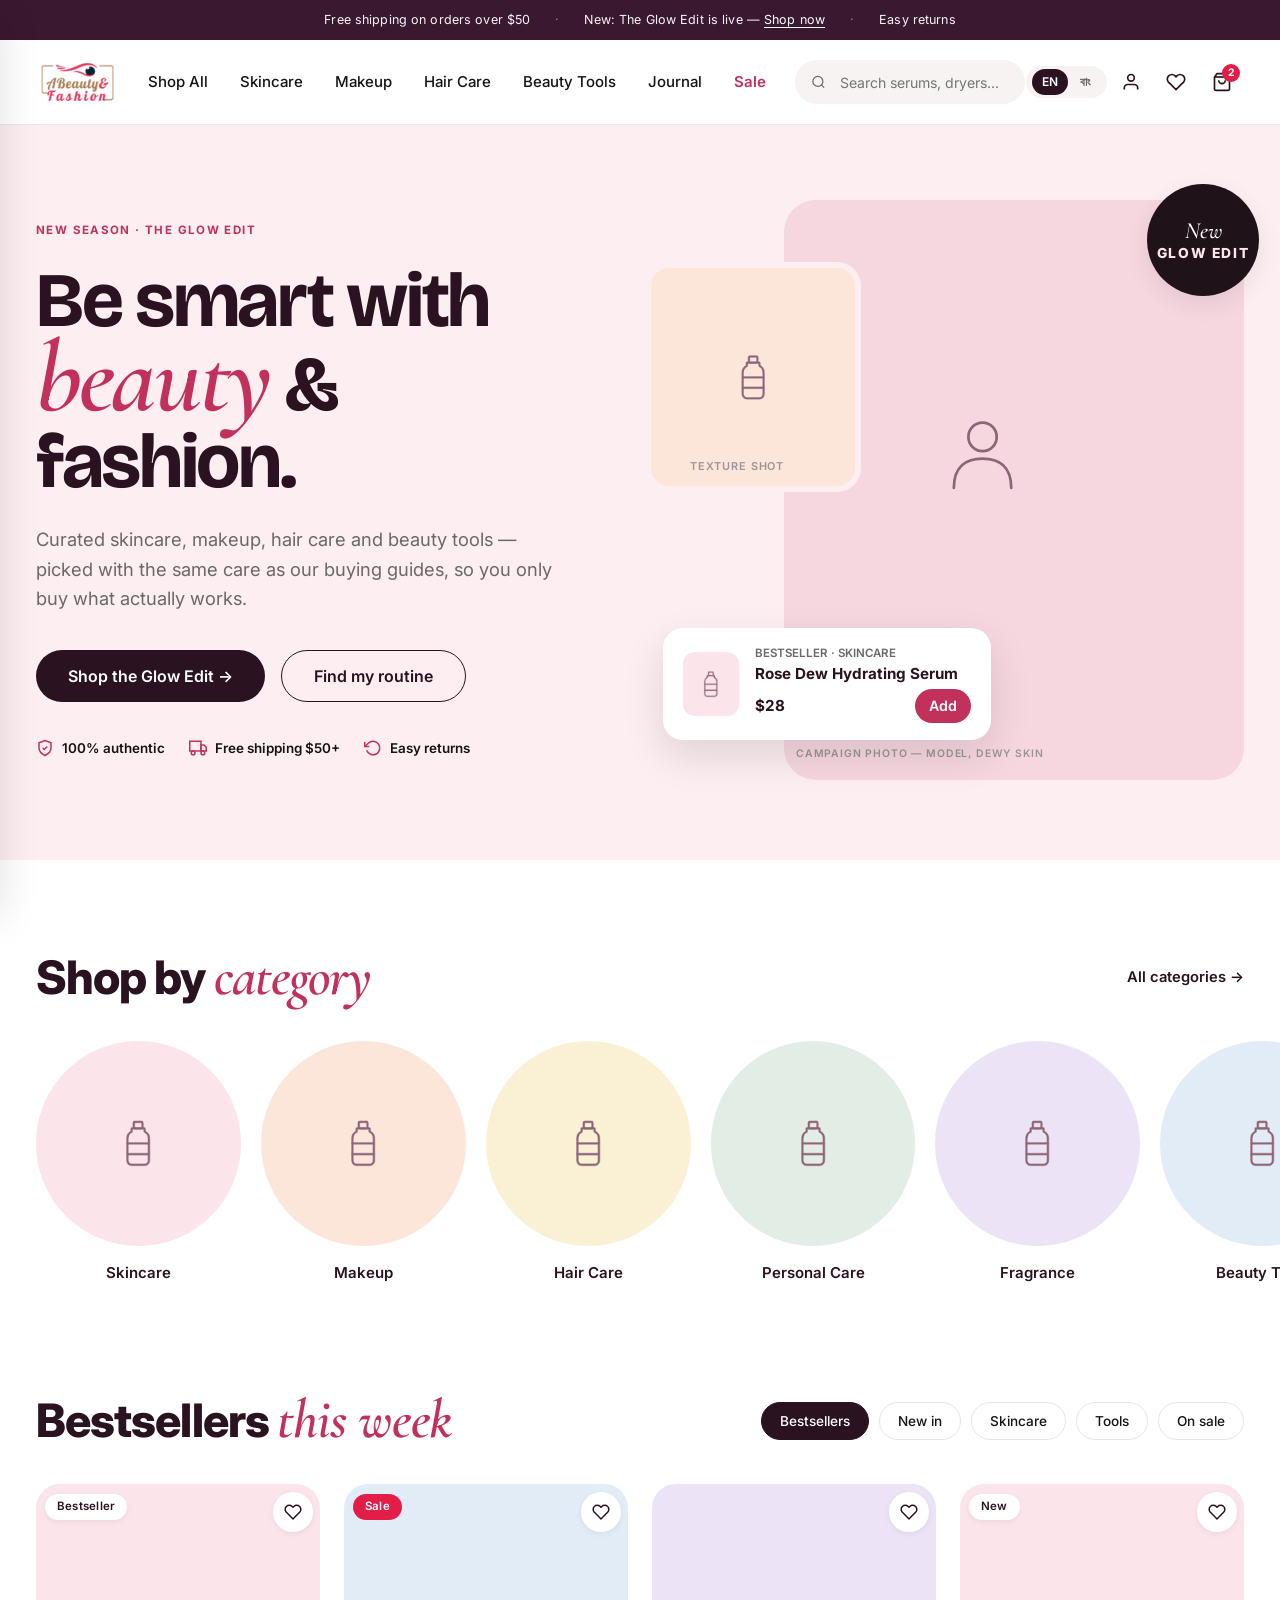
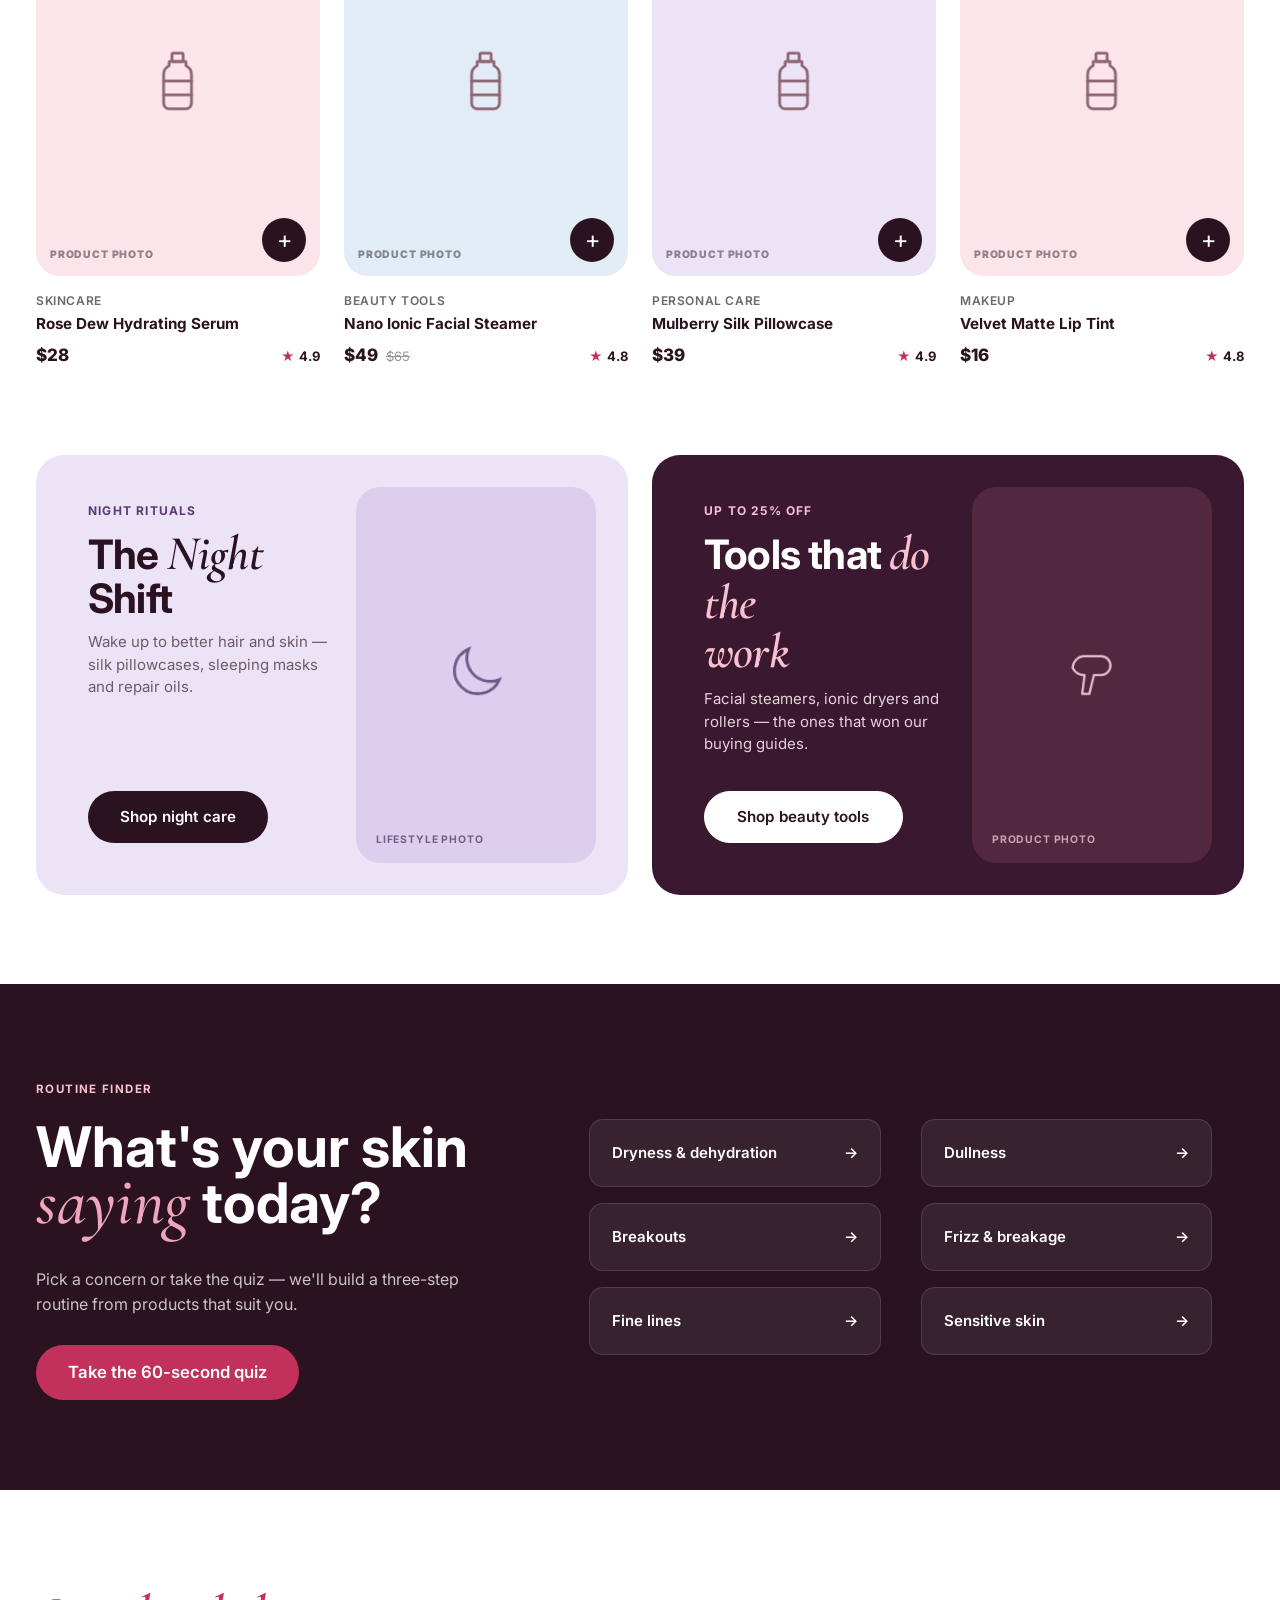
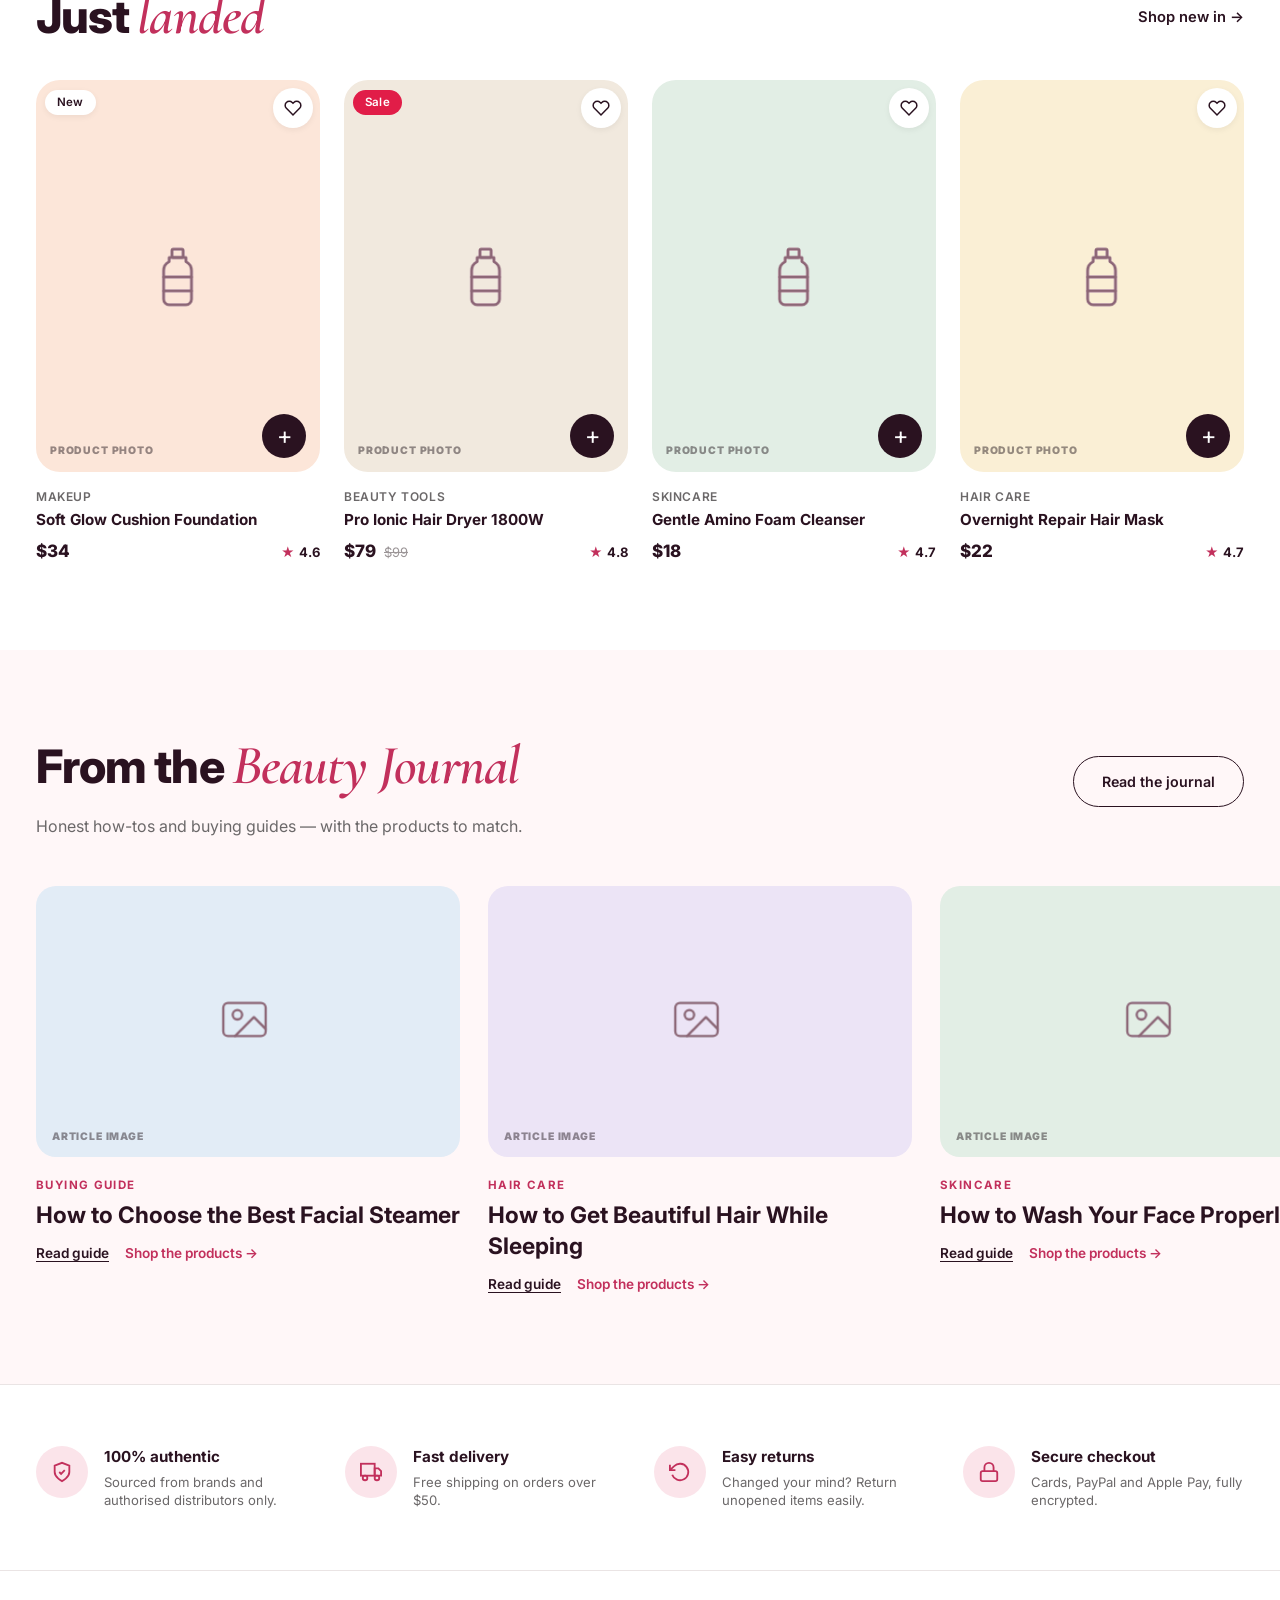
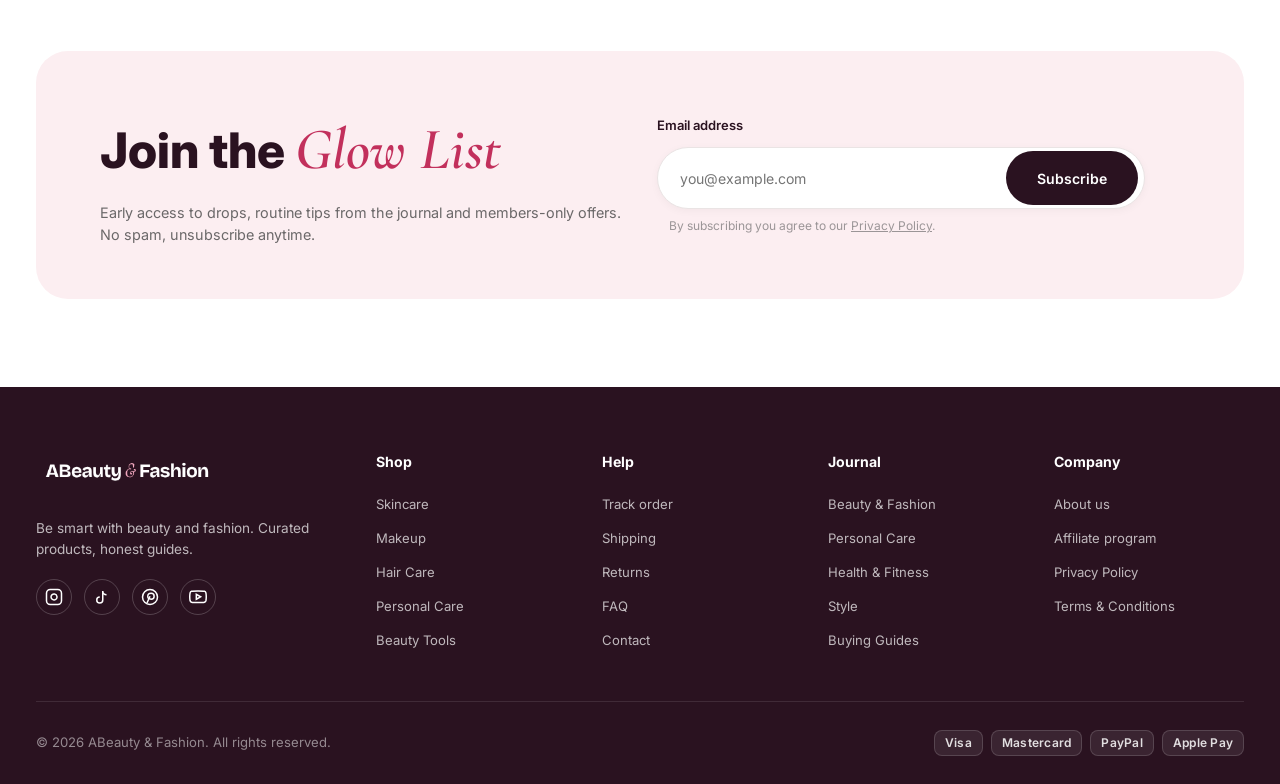
==== commit 8b74251e: "cart page fix" ====
--- a/index.html
+++ b/index.html
@@ -879,7 +879,12 @@
     <div class="container">
       <div class="footer-top">
         <div class="footer-brand">
-          <div class="footer-logo-text">ABeauty <em>&amp;</em> Fashion</div>
+          <div class="footer-logo-text">
+          <a href="index.html" class="footer-logo-link" aria-label="ABeauty &amp; Fashion">
+            <img src="Design/footer-logo.png" alt="ABeauty &amp; Fashion" class="footer-logo-img">
+          </a>
+          <span class="sr-only">ABeauty <em>&amp;</em> Fashion</span>
+        </div>
           <p class="footer-tagline">Be smart with beauty and fashion. Curated products, honest guides.</p>
           <div class="social-links">
             <a href="https://instagram.com" class="social-icon-btn" title="Instagram" aria-label="Instagram"
--- a/assets/css/style.css
+++ b/assets/css/style.css
@@ -5,7 +5,7 @@
    Fonts: Inter, Cormorant Garamond, Hind Siliguri
    ========================================================================== */
 
-@import url('https://fonts.googleapis.com/css2?family=Bricolage+Grotesque:opsz,wght@12..96,400..800&family=Cormorant+Garamond:ital,wght@0,400;0,500;0,600;0,700;1,400;1,500;1,600;1,700&family=Hind+Siliguri:wght@400;500;600;700&family=Inter:wght@300;400;500;600;700;800&display=swap');
+@import url('https://fonts.googleapis.com/css2?family=Bricolage+Grotesque:opsz,wght@12..96,400..800&family=Cormorant+Garamond:ital,wght@0,400;0,500;0,600;0,700;1,400;1,500;1,600;1,700&family=Hind+Siliguri:wght@400;500;600;700&family=Instrument+Serif:ital@0;1&family=Inter:wght@300;400;500;600;700;800&display=swap');
 
 :root {
   /* Fonts per prompt specification */
@@ -700,8 +700,8 @@
 }
 
 .btn-sm {
-  padding: 8px 18px;
-  font-size: 0.84rem;
+  padding: 14px 28px;
+  font-size: 0.89rem;
 }
 
 .btn-lg {
@@ -771,7 +771,7 @@
 .filter-chip-remove {
   background-color: var(--pastel-pink);
   color: var(--color-accent);
-  padding: 4px 12px;
+  padding: 7px 14px;
   border-radius: var(--radius-full);
   font-size: 0.8rem;
   font-weight: 500;
@@ -1882,6 +1882,33 @@
   font-style: italic;
 }
 
+.footer-logo-link {
+  display: inline-block;
+  text-decoration: none;
+  line-height: 1;
+}
+
+.footer-logo-img {
+  height: 44px;
+  width: auto;
+  max-width: 100%;
+  object-fit: contain;
+  display: block;
+}
+
+.sr-only {
+  position: absolute;
+  width: 1px;
+  height: 1px;
+  padding: 0;
+  margin: -1px;
+  overflow: hidden;
+  clip: rect(0, 0, 0, 0);
+  white-space: nowrap;
+  border: 0;
+}
+
+
 .footer-tagline {
   font-size: 0.85rem;
   color: rgba(255, 255, 255, 0.7);
@@ -1981,7 +2008,7 @@
 .page-header-banner {
   background-color: var(--color-bg-blush);
   padding: 35px 0;
-  min-height: 256px;
+  min-height: 186px;
   border-bottom: 1px solid var(--color-border);
 }
 
@@ -1998,6 +2025,26 @@
   font-family: "Bricolage Grotesque", var(--font-bn);
 }
 
+/* 404 Error Page Custom Dimensions */
+.error-hero h1 {
+  font-size: clamp(3.84rem, 7.2vw, 5.76rem);
+}
+
+body.page-404 .container {
+  width: calc(100% + 5rem);
+  max-width: calc(1400px + 5rem);
+}
+
+body.page-404 .error-content-inner {
+  max-width: calc(650px + 25rem);
+}
+
+body.page-404 .error-hero span.accent-serif,
+body.page-404 span.accent-serif {
+  font-family: "Instrument Serif", "Intrument serif", var(--font-accent), serif;
+  font-size: 44px;
+}
+
 .breadcrumbs {
   display: flex;
   align-items: center;
@@ -2098,7 +2145,7 @@
 .filter-options {
   display: flex;
   flex-direction: column;
-  gap: 10px;
+  gap: 13px;
 }
 
 .custom-checkbox,
@@ -2107,6 +2154,7 @@
   align-items: center;
   gap: 10px;
   font-size: 0.88rem;
+  font-weight: 500;
   color: var(--color-text-body);
   cursor: pointer;
 }
@@ -2290,6 +2338,13 @@
   overflow: hidden;
 }
 
+.gallery-main-view img {
+  width: 128px;
+  height: 244px;
+  max-width: 100%;
+  object-fit: contain;
+}
+
 .product-info-panel {
   display: flex;
   flex-direction: column;
@@ -2391,6 +2446,8 @@
   text-align: center;
   cursor: pointer;
   transition: var(--transition);
+  width: calc(100% - 2rem);
+  height: calc(100% - 0.3rem);
 }
 
 .size-option-card.active,
@@ -2501,41 +2558,56 @@
   color: var(--color-text-muted);
 }
 
-/* Routine Bundle Card */
+/* Routine Bundle Card (calibrated to Design/bundle-step-item.png) */
 .bundle-routine-banner {
   background-color: var(--color-bg-blush);
   border-radius: var(--radius-xl);
-  padding: 36px 40px;
-  margin: 40px 0 60px;
+  padding: 48px 56px;
+  margin: 48px 0 64px;
   display: grid;
-  grid-template-columns: 1fr 1.8fr 1fr;
-  align-items: center;
-  gap: 30px;
+  grid-template-columns: 290px 1fr 200px;
+  align-items: center;
+  gap: 36px;
+  box-sizing: border-box;
 }
 
 .bundle-steps-row {
   display: flex;
   align-items: center;
-  gap: 16px;
+  gap: 20px;
 }
 
 .bundle-step-item {
   background-color: #FFF;
-  border-radius: var(--radius-md);
-  padding: 12px 14px;
+  border-radius: 16px;
+  padding: 14px 12px;
   display: flex;
   align-items: center;
   gap: 12px;
-  box-shadow: var(--shadow-sm);
-  flex: 1;
+  box-shadow: 0 2px 8px rgba(0, 0, 0, 0.04);
+  width: 203px;
+  height: 166px;
+  box-sizing: border-box;
+  flex-shrink: 0;
+}
+
+.bundle-step-item:nth-child(2) {
+  height: 148px;
 }
 
 .bundle-step-thumb {
-  width: 44px;
-  height: 50px;
-  border-radius: var(--radius-sm);
-  display: flex;
-  align-items: center;
+  width: 84px;
+  height: 100px;
+  border-radius: 12px;
+  display: flex;
+  align-items: center;
+  justify-content: center;
+  flex-shrink: 0;
+}
+
+.bundle-step-info {
+  display: flex;
+  flex-direction: column;
   justify-content: center;
 }
 
@@ -2545,28 +2617,65 @@
 
 .cart-layout {
   display: grid;
-  grid-template-columns: 1fr 480px;
-  gap: 48px;
-  padding: 48px 0 90px;
+  grid-template-columns: 1fr 440px;
+  gap: 56px;
+  padding: 40px 0 80px;
+}
+
+.cart-header-row {
+  display: flex;
+  align-items: baseline;
+  justify-content: space-between;
+  margin-bottom: 28px;
+}
+
+.cart-page-title {
+  font-family: 'Bricolage Grotesque', var(--font-body);
+  font-size: 2.5rem;
+  font-weight: 800;
+  color: var(--color-dark);
+  line-height: 1.1;
+  margin: 0;
+}
+
+.cart-title-count {
+  font-family: var(--font-body);
+  font-size: 1.45rem;
+  font-weight: 500;
+  color: var(--color-text-muted);
+  margin-left: 6px;
+}
+
+.cart-continue-link {
+  font-size: 0.92rem;
+  font-weight: 600;
+  color: var(--color-dark);
+  text-decoration: underline;
+  transition: color var(--transition-fast);
+  white-space: nowrap;
+}
+
+.cart-continue-link:hover {
+  color: var(--color-accent);
 }
 
 .cart-progress-box {
   background-color: var(--color-bg-blush);
-  border-radius: var(--radius-md);
-  padding: 16px 20px;
-  margin-bottom: 24px;
+  border-radius: var(--radius-lg);
+  padding: 16px 24px;
+  margin-bottom: 28px;
   display: flex;
   flex-direction: column;
+  gap: 12px;
+}
+
+.cart-progress-text {
+  font-size: 0.92rem;
+  font-weight: 500;
+  color: var(--color-dark);
+  display: flex;
+  align-items: center;
   gap: 10px;
-}
-
-.cart-progress-text {
-  font-size: 0.9rem;
-  font-weight: 600;
-  color: var(--color-dark);
-  display: flex;
-  align-items: center;
-  gap: 8px;
 }
 
 .progress-track {
@@ -2595,12 +2704,12 @@
   text-transform: uppercase;
   letter-spacing: 0.08em;
   color: var(--color-text-muted);
-  padding-bottom: 14px;
+  padding-bottom: 16px;
   border-bottom: 1px solid var(--color-border);
 }
 
 .cart-table td {
-  padding: 24px 0;
+  padding: 28px 0;
   border-bottom: 1px solid var(--color-border);
   vertical-align: middle;
 }
@@ -2608,12 +2717,12 @@
 .cart-item-flex {
   display: flex;
   align-items: center;
-  gap: 18px;
+  gap: 20px;
 }
 
 .cart-item-thumb {
   width: 112px;
-  height: 140px;
+  height: 136px;
   border-radius: var(--radius-md);
   display: flex;
   align-items: center;
@@ -2622,34 +2731,99 @@
 }
 
 .cart-item-info h4 {
-  font-size: 1rem;
+  font-size: 1.05rem;
   font-weight: 700;
   color: var(--color-dark);
   margin-bottom: 4px;
 }
 
+.cart-item-info h4 a {
+  color: var(--color-dark);
+  text-decoration: none;
+  transition: color var(--transition-fast);
+}
+
+.cart-item-info h4 a:hover {
+  color: var(--color-accent);
+}
+
 .cart-item-meta {
+  font-size: 0.85rem;
+  color: var(--color-text-muted);
+  margin-bottom: 8px;
+}
+
+.cart-item-link-action {
   font-size: 0.82rem;
   color: var(--color-text-muted);
-  margin-bottom: 8px;
-}
-
-.cart-item-link-action {
-  font-size: 0.8rem;
-  color: var(--color-text-muted);
   text-decoration: underline;
+  transition: color var(--transition-fast);
+}
+
+.cart-item-link-action:hover {
+  color: var(--color-accent);
+}
+
+.cart-stepper {
+  width: 136px;
+  height: 44px;
+  border: 1px solid var(--color-border);
+  border-radius: var(--radius-full);
+  background-color: var(--color-white);
+  display: inline-flex;
+  align-items: center;
+  justify-content: space-between;
+  padding: 0 16px;
+  font-weight: 600;
+  font-size: 0.95rem;
+  color: var(--color-dark);
+}
+
+.cart-stepper-btn {
+  background: none;
+  border: none;
+  color: var(--color-dark);
+  font-size: 1.15rem;
+  cursor: pointer;
+  padding: 0 4px;
+  display: flex;
+  align-items: center;
+  justify-content: center;
+  transition: color var(--transition-fast);
+}
+
+.cart-stepper-btn:hover {
+  color: var(--color-accent);
+}
+
+.cart-remove-btn {
+  background: none;
+  border: none;
+  color: #8C7C83;
+  cursor: pointer;
+  display: inline-flex;
+  align-items: center;
+  justify-content: center;
+  padding: 6px;
+  transition: color var(--transition-fast);
+}
+
+.cart-remove-btn:hover {
+  color: var(--color-accent);
 }
 
 .order-summary-card {
   border: 1.5px solid var(--color-border);
-  border-radius: var(--radius-xl);
-  padding: 36px;
+  border-radius: 24px;
+  padding: 32px 33px;
+  background-color: var(--color-white);
   display: flex;
   flex-direction: column;
-  gap: 20px;
+  gap: 16px;
 }
 
 .summary-title {
+  font-family: 'Bricolage Grotesque', var(--font-body);
   font-size: 1.35rem;
   font-weight: 800;
   color: var(--color-dark);
@@ -2664,7 +2838,7 @@
 }
 
 .summary-row.total-row {
-  font-size: 1.4rem;
+  font-size: 1.35rem;
   font-weight: 800;
   color: var(--color-dark);
   padding-top: 14px;
@@ -2673,16 +2847,255 @@
 
 .coupon-group {
   display: flex;
-  gap: 8px;
+  gap: 12px;
 }
 
 .coupon-input {
   flex: 1;
+  height: 48px;
   border: 1px solid var(--color-border);
   border-radius: var(--radius-full);
-  padding: 8px 16px;
+  padding: 0 18px;
   font-size: 0.88rem;
-}
+  color: var(--color-dark);
+  background-color: var(--color-white);
+  outline: none;
+  transition: border-color var(--transition-fast);
+}
+
+.coupon-input:focus {
+  border-color: var(--color-accent);
+}
+
+.btn-coupon-apply {
+  height: 48px;
+  padding: 0 24px;
+  border: 1.5px solid var(--color-dark);
+  border-radius: var(--radius-full);
+  background: transparent;
+  color: var(--color-dark);
+  font-weight: 700;
+  font-size: 0.88rem;
+  cursor: pointer;
+  transition: all var(--transition-fast);
+}
+
+.btn-coupon-apply:hover {
+  background-color: var(--color-dark);
+  color: var(--color-white);
+}
+
+.cart-checkout-btn {
+  height: 56px;
+  border-radius: var(--radius-full);
+  background-color: var(--color-accent);
+  color: var(--color-white);
+  font-weight: 700;
+  font-size: 1rem;
+  display: flex;
+  align-items: center;
+  justify-content: center;
+  gap: 8px;
+  text-decoration: none;
+  transition: background-color var(--transition-fast);
+}
+
+.cart-checkout-btn:hover {
+  background-color: #B52852;
+  color: var(--color-white);
+}
+
+.cart-express-grid {
+  display: grid;
+  grid-template-columns: 1fr 1fr;
+  gap: 10px;
+  width: 100%;
+}
+
+.cart-express-btn {
+  height: 48px;
+  border-radius: var(--radius-full);
+  display: flex;
+  align-items: center;
+  justify-content: center;
+  gap: 6px;
+  font-size: 0.95rem;
+  text-decoration: none;
+  transition: opacity var(--transition-fast);
+}
+
+.cart-express-btn:hover {
+  opacity: 0.9;
+}
+
+.cart-express-paypal {
+  background-color: #FFC439;
+  color: #003087;
+}
+
+.cart-express-apple {
+  background-color: #000000;
+  color: #FFFFFF;
+}
+
+/* ==========================================================================
+   Cart Upsell Section (04-Desktop-Cart-redo-2)
+   ========================================================================== */
+
+.cart-upsell-section {
+  margin: 50px 0 80px;
+}
+
+.cart-upsell-header {
+  display: flex;
+  align-items: baseline;
+  justify-content: space-between;
+  gap: 20px;
+  margin-bottom: 28px;
+}
+
+.cart-upsell-title {
+  font-family: 'Bricolage Grotesque', var(--font-body);
+  font-size: 1.75rem;
+  font-weight: 800;
+  color: var(--color-dark);
+  line-height: 1.2;
+  margin: 0;
+}
+
+.cart-upsell-title .accent-serif {
+  font-family: var(--font-accent);
+  font-style: italic;
+  font-weight: 400;
+  color: var(--color-dark);
+}
+
+.cart-upsell-subtitle {
+  font-size: 0.95rem;
+  font-weight: 500;
+  color: var(--color-text-muted);
+  margin: 0;
+  white-space: nowrap;
+}
+
+.cart-upsell-grid {
+  display: grid;
+  grid-template-columns: repeat(4, 1fr);
+  gap: 24px;
+}
+
+.cart-upsell-card {
+  width: 100%;
+  height: 146px;
+  background-color: var(--color-white);
+  border: 1px solid var(--color-border);
+  border-radius: 16px;
+  padding: 16px;
+  display: flex;
+  align-items: center;
+  gap: 16px;
+  box-sizing: border-box;
+  transition: border-color var(--transition-fast), box-shadow var(--transition-fast);
+}
+
+.cart-upsell-card:hover {
+  border-color: #E2CDD4;
+}
+
+.cart-upsell-thumb {
+  width: 96px;
+  height: 114px;
+  border-radius: 10px;
+  display: flex;
+  align-items: center;
+  justify-content: center;
+  flex-shrink: 0;
+}
+
+.cart-upsell-thumb-img {
+  width: 56px;
+  height: auto;
+  display: block;
+}
+
+.cart-upsell-info {
+  flex: 1;
+  min-width: 0;
+  height: 100%;
+  display: flex;
+  flex-direction: column;
+  justify-content: space-between;
+}
+
+.cart-upsell-meta {
+  display: flex;
+  flex-direction: column;
+  gap: 2px;
+}
+
+.cart-upsell-tag {
+  font-size: 0.72rem;
+  font-weight: 600;
+  color: var(--color-text-muted);
+  line-height: 1.2;
+}
+
+.cart-upsell-name {
+  font-family: var(--font-body);
+  font-size: 0.95rem;
+  font-weight: 700;
+  line-height: 1.25;
+  margin: 0;
+  color: var(--color-dark);
+}
+
+.cart-upsell-name a {
+  color: var(--color-dark);
+  text-decoration: none;
+  transition: color var(--transition-fast);
+}
+
+.cart-upsell-name a:hover {
+  color: var(--color-accent);
+}
+
+.cart-upsell-bottom {
+  display: flex;
+  align-items: center;
+  justify-content: space-between;
+  gap: 8px;
+  margin-top: auto;
+}
+
+.cart-upsell-price {
+  font-size: 1.05rem;
+  font-weight: 800;
+  color: var(--color-dark);
+  line-height: 1;
+}
+
+.cart-upsell-btn {
+  height: 36px;
+  padding: 0 16px;
+  border: none;
+  border-radius: var(--radius-full);
+  background-color: var(--color-dark);
+  color: white;
+  font-family: var(--font-body);
+  font-size: 0.82rem;
+  font-weight: 700;
+  cursor: pointer;
+  display: inline-flex;
+  align-items: center;
+  justify-content: center;
+  white-space: nowrap;
+  transition: background-color var(--transition-fast), transform var(--transition-fast);
+}
+
+.cart-upsell-btn:hover {
+  background-color: var(--color-accent);
+}
+
 
 /* ==========================================================================
    Checkout Page (05-Desktop-Checkout)
@@ -3370,6 +3783,11 @@
     gap: 32px;
   }
 
+  .cart-upsell-grid {
+    grid-template-columns: repeat(2, 1fr);
+    gap: 20px;
+  }
+
   .newsletter-card {
     padding: 40px;
   }
@@ -3391,7 +3809,8 @@
     height: 68px;
   }
 
-  .brand-logo img {
+  .brand-logo img,
+  .footer-logo-img {
     height: 36px;
   }
 
@@ -3634,6 +4053,21 @@
     height: 110px;
   }
 
+  .cart-upsell-header {
+    flex-direction: column;
+    align-items: flex-start;
+    gap: 6px;
+  }
+
+  .cart-upsell-subtitle {
+    white-space: normal;
+  }
+
+  .cart-upsell-grid {
+    grid-template-columns: 1fr;
+    gap: 16px;
+  }
+
   .cookie-banner {
     flex-direction: column;
     align-items: flex-start;
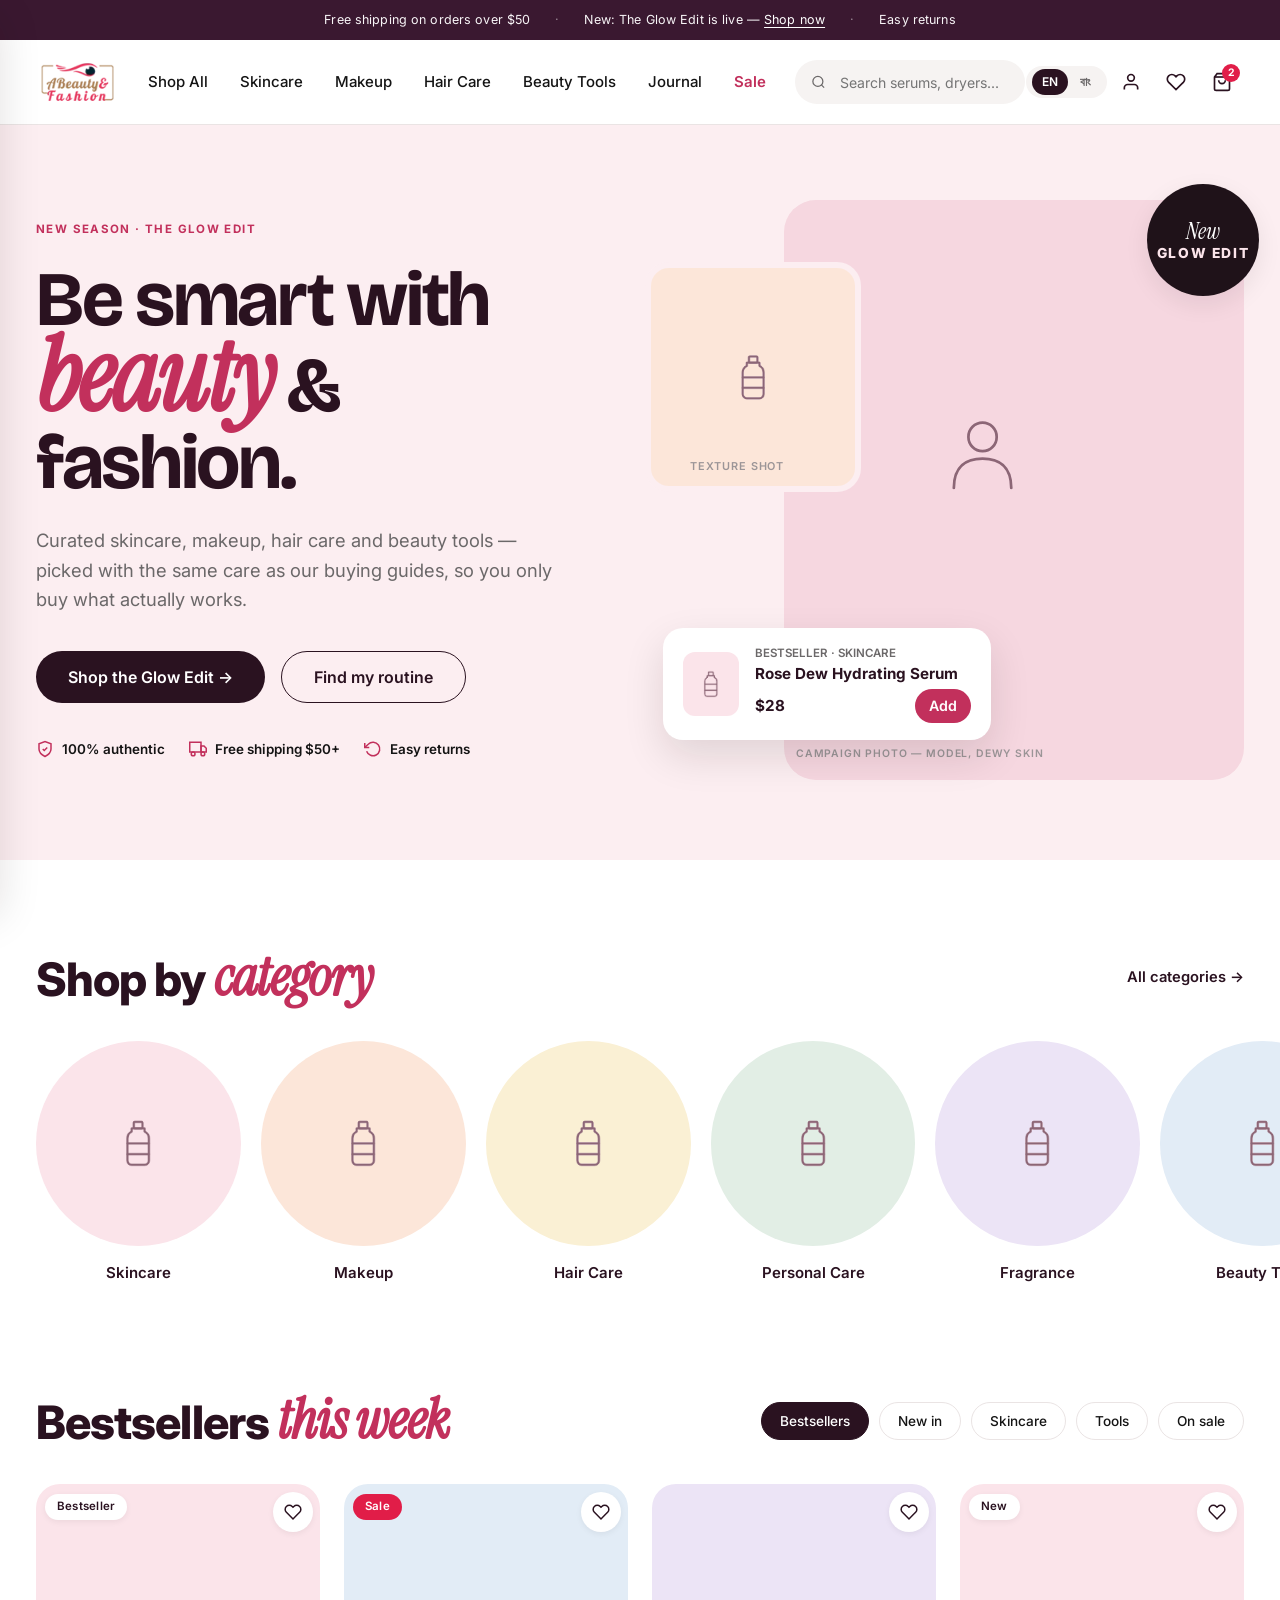
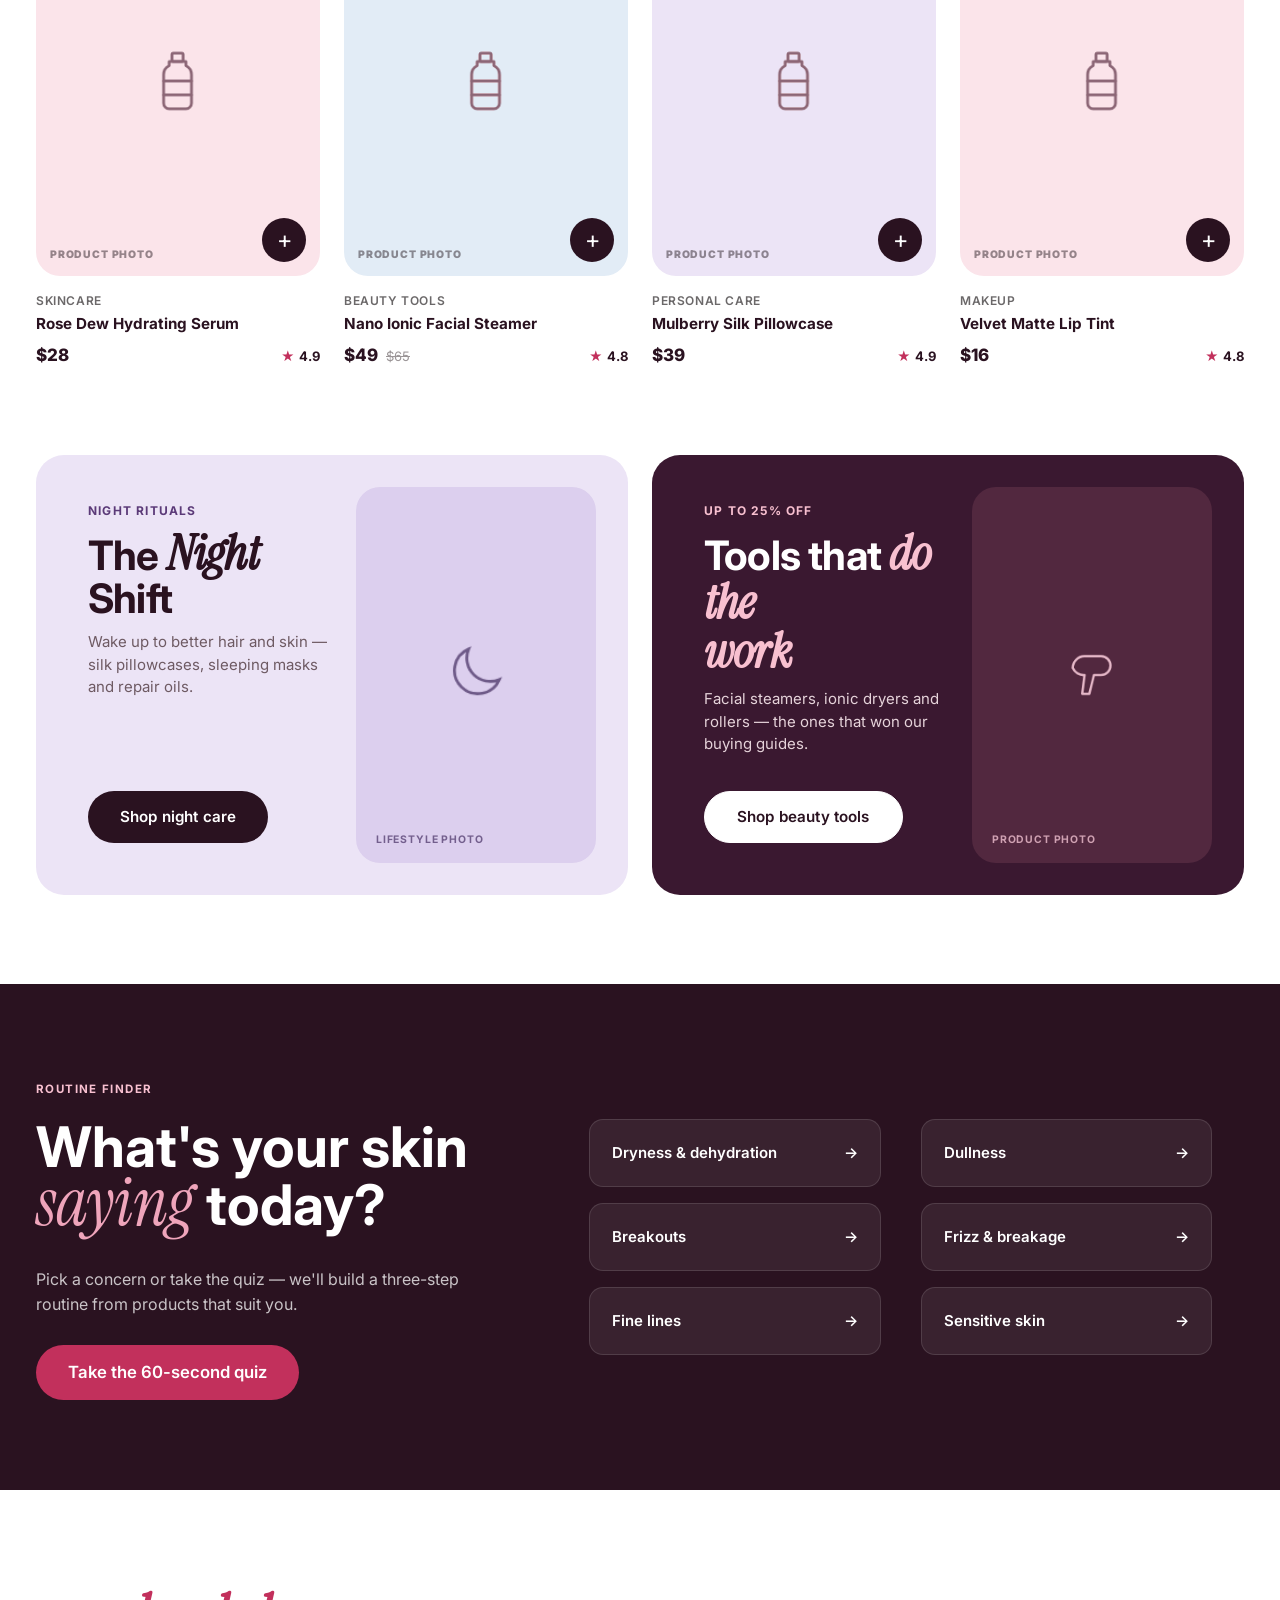
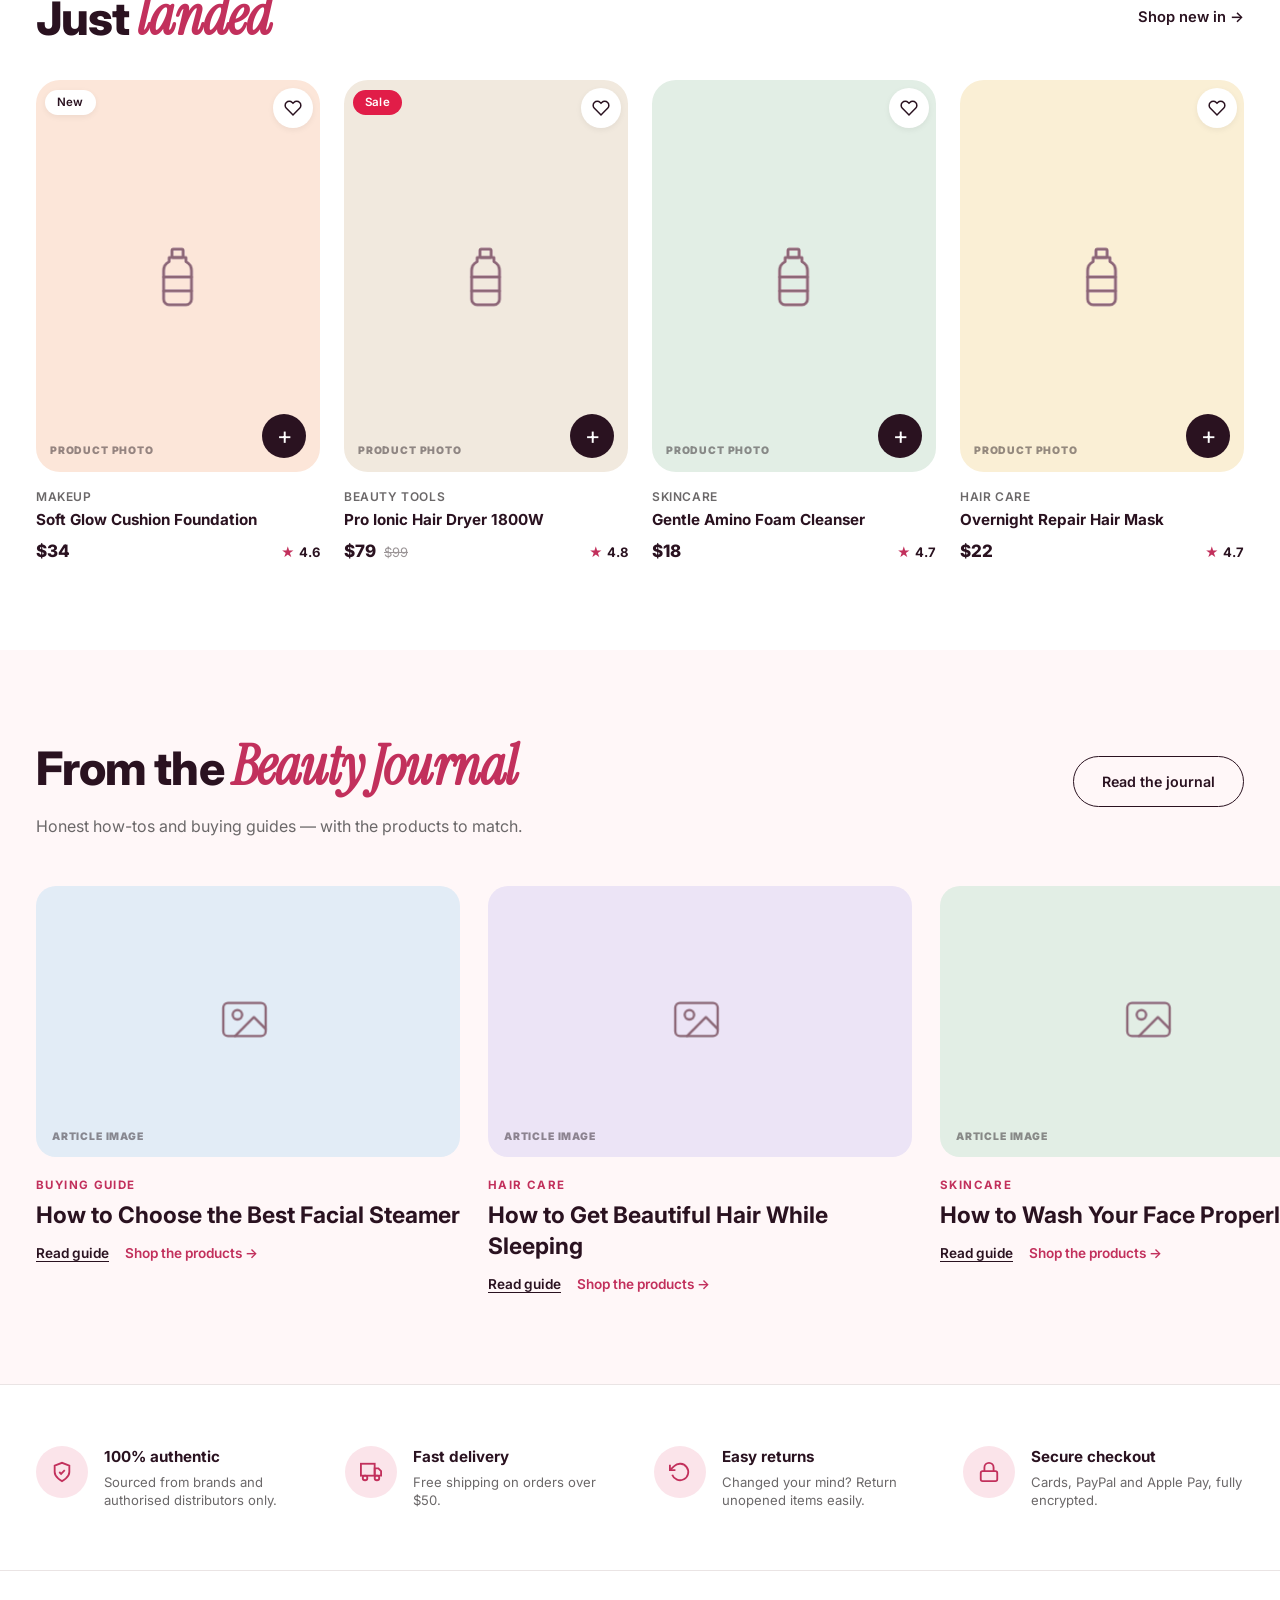
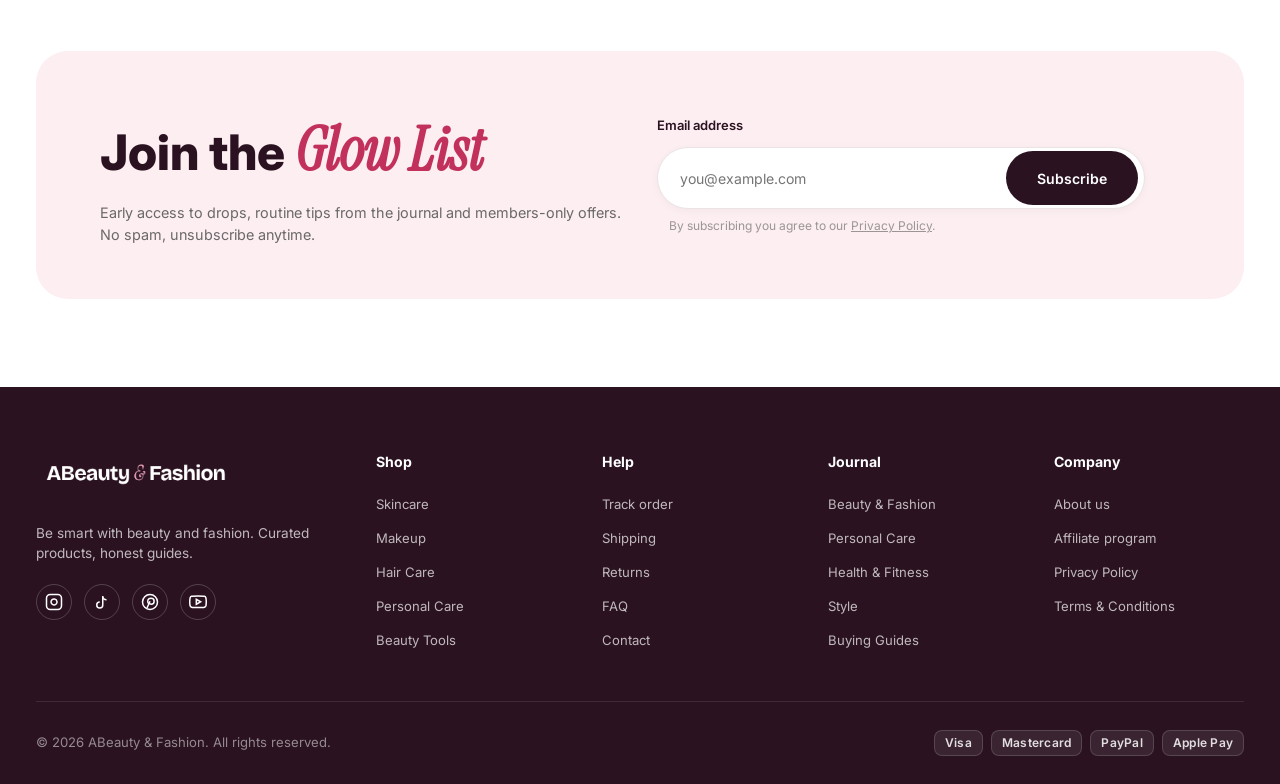
==== commit c72f5ce0: "font family added" ====
--- a/index.html
+++ b/index.html
@@ -9,14 +9,14 @@
   <link rel="preconnect" href="https://fonts.googleapis.com">
   <link rel="preconnect" href="https://fonts.gstatic.com" crossorigin>
   <link
-    href="https://fonts.googleapis.com/css2?family=Bricolage+Grotesque:opsz,wght@12..96,400..800&family=Cormorant+Garamond:ital,wght@0,400;0,500;0,600;0,700;1,400;1,500;1,600;1,700&family=Hind+Siliguri:wght@400;500;600;700&family=Inter:wght@300;400;500;600;700;800;900&display=swap"
+    href="https://fonts.googleapis.com/css2?family=Bricolage+Grotesque:opsz,wght@12..96,400..800&family=Cormorant+Garamond:ital,wght@0,400;0,500;0,600;0,700;1,400;1,500;1,600;1,700&family=Hind+Siliguri:wght@400;500;600;700&family=Instrument+Serif:ital@0;1&family=Inter:wght@300;400;500;600;700;800;900&display=swap"
     rel="stylesheet">
   <link rel="stylesheet" href="assets/css/style.css">
   <style>
     :root {
       --font-body: "Inter", "Arial", sans-serif;
       --font-display: "Inter", "Arial", sans-serif;
-      --font-accent: "Cormorant Garamond", "Georgia", serif;
+      --font-accent: "Instrument Serif", "Georgia", serif;
       --font-bn: "Hind Siliguri", "Inter", sans-serif;
       --font-hero: "Bricolage Grotesque", "Inter", sans-serif;
     }
--- a/assets/css/style.css
+++ b/assets/css/style.css
@@ -11,7 +11,8 @@
   /* Fonts per prompt specification */
   --font-body: "Inter", "Arial", sans-serif;
   --font-display: "Inter", "Arial", sans-serif;
-  --font-accent: "Cormorant Garamond", "Georgia", serif;
+  --font-accent: "Instrument Serif", "Georgia", serif;
+  --font-serif: "Instrument Serif", "Georgia", serif;
   --font-bn: "Hind Siliguri", "Inter", sans-serif;
   --font-hero: "Bricolage Grotesque", "Inter", sans-serif;
 
@@ -193,6 +194,12 @@
   color: var(--color-accent);
 }
 
+em,
+i {
+  font-family: var(--font-accent);
+  font-style: italic;
+}
+
 em {
   font-size: 1.2em;
 }
@@ -1889,7 +1896,7 @@
 }
 
 .footer-logo-img {
-  height: 44px;
+  height: 48.4px; /* +10% from 44px */
   width: auto;
   max-width: 100%;
   object-fit: contain;
@@ -3809,9 +3816,12 @@
     height: 68px;
   }
 
-  .brand-logo img,
+  .brand-logo img {
+    height: 36px;
+  }
+
   .footer-logo-img {
-    height: 36px;
+    height: 39.6px; /* +10% from 36px */
   }
 
   .action-icon-btn {
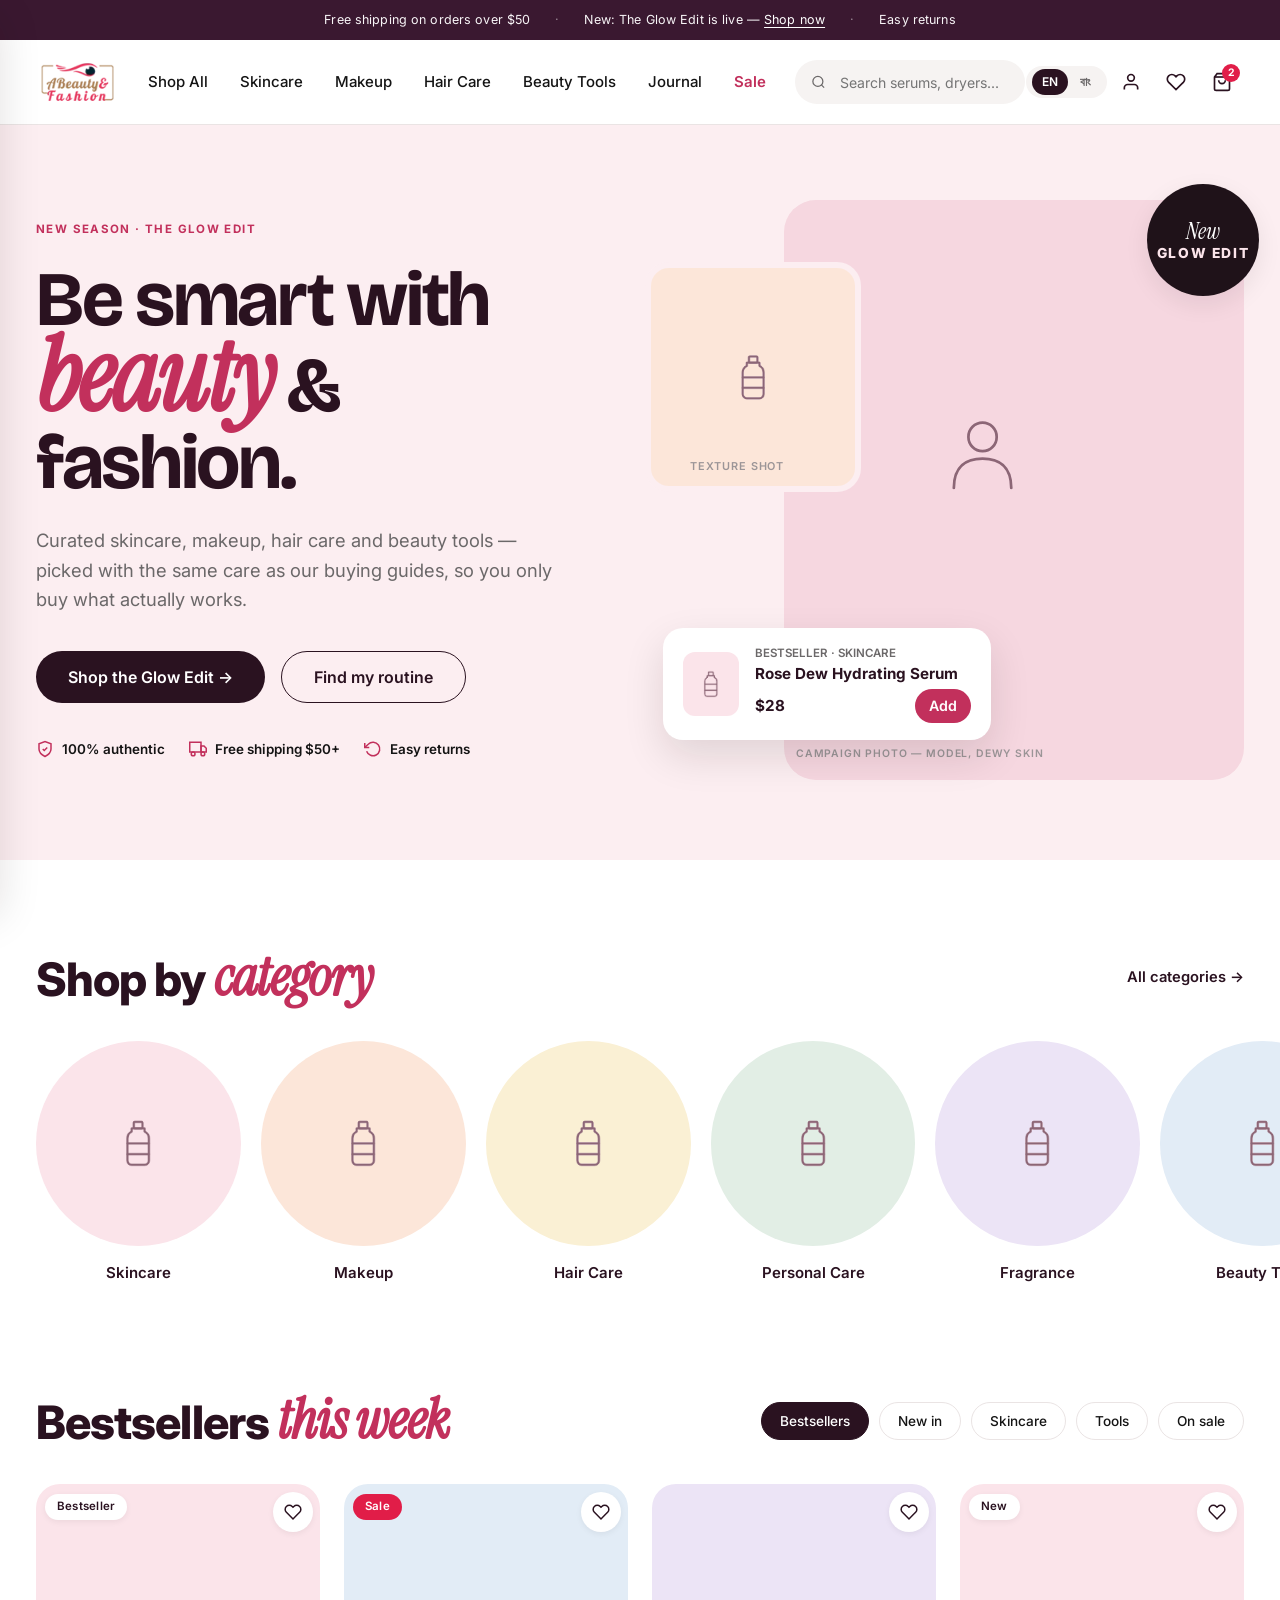
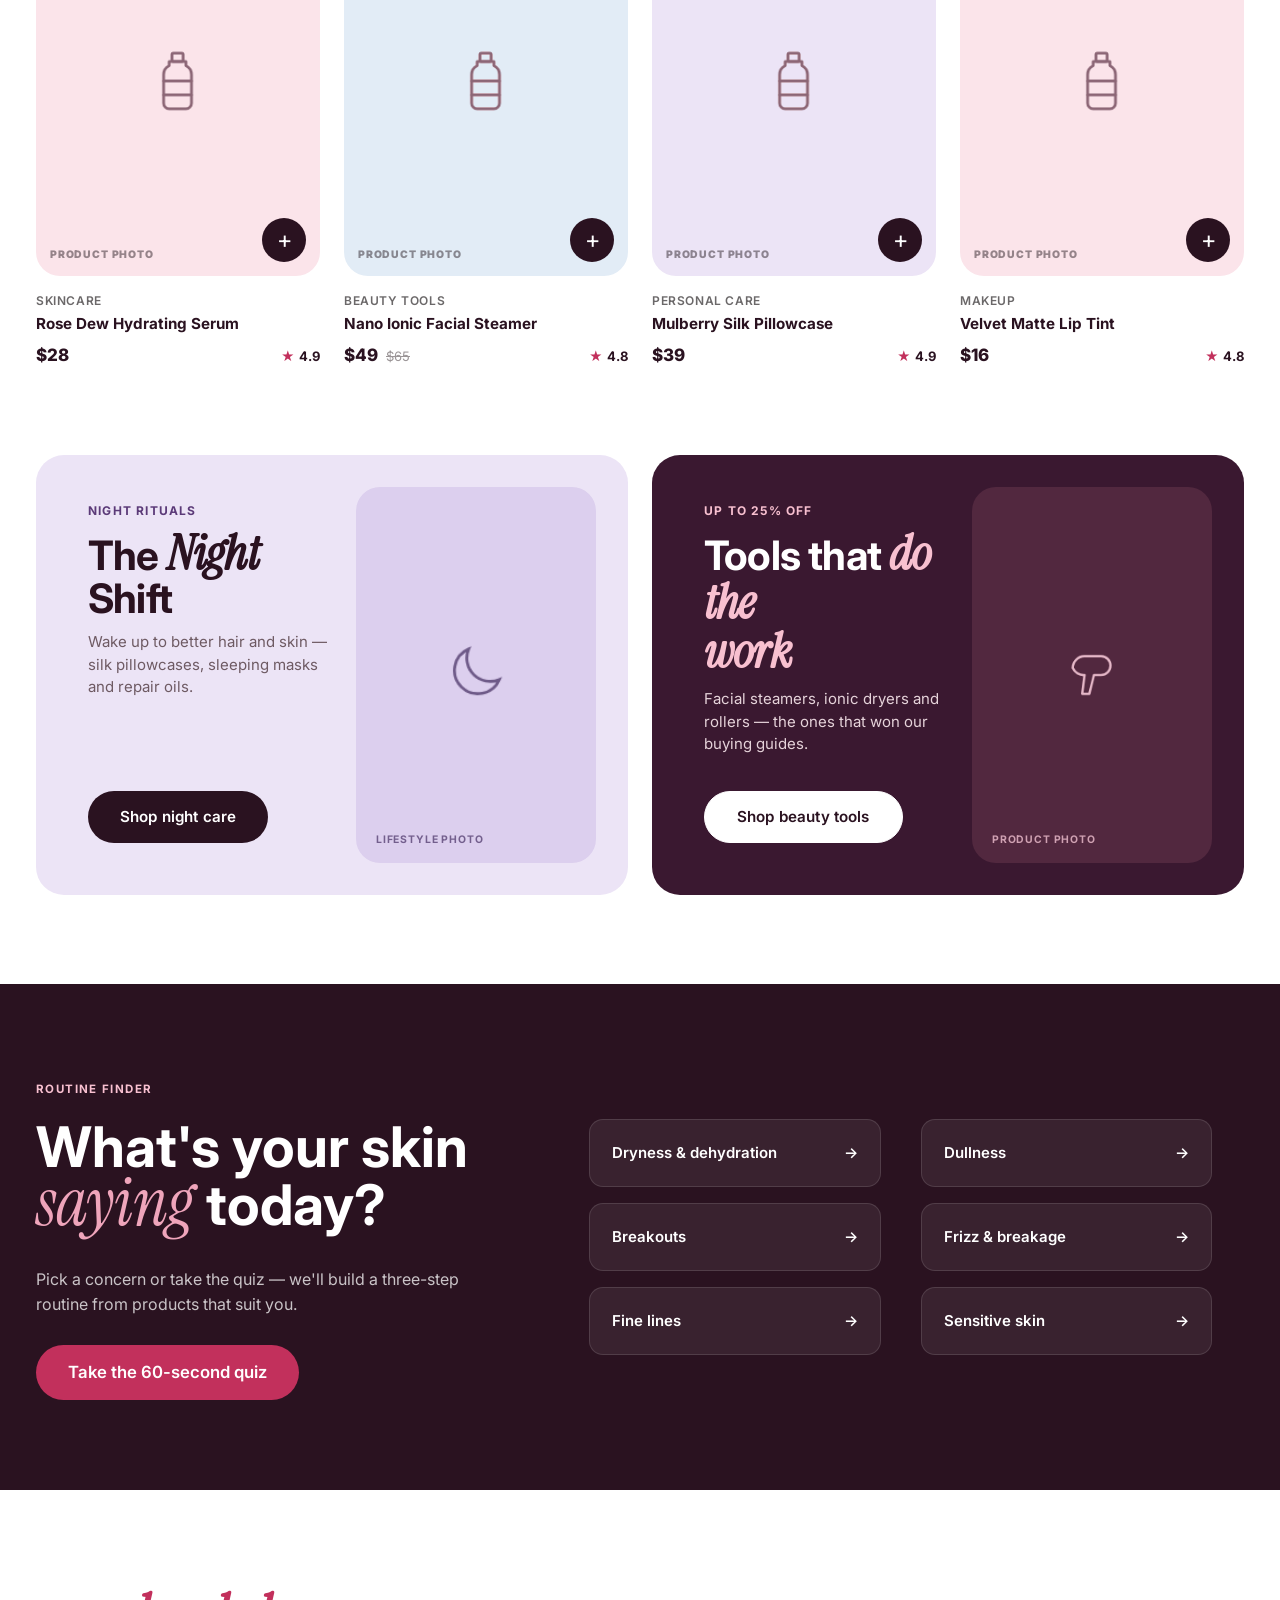
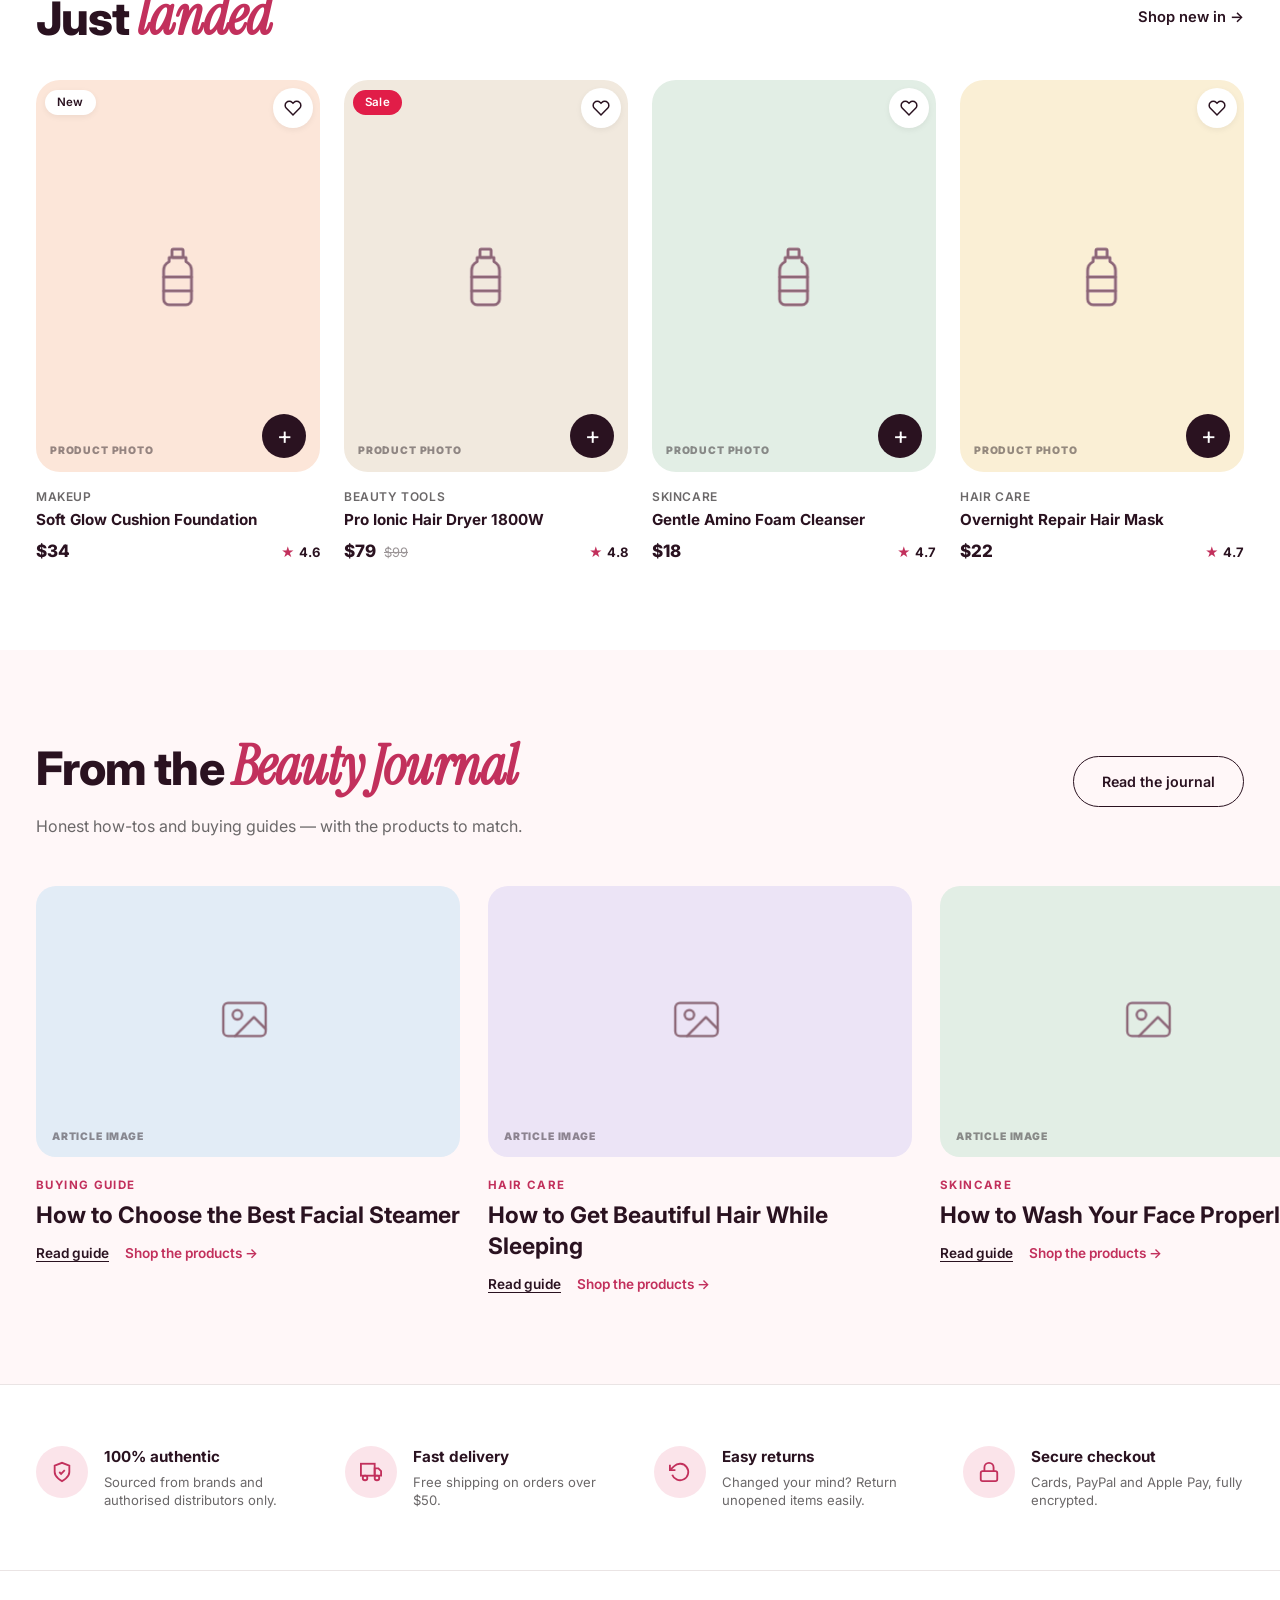
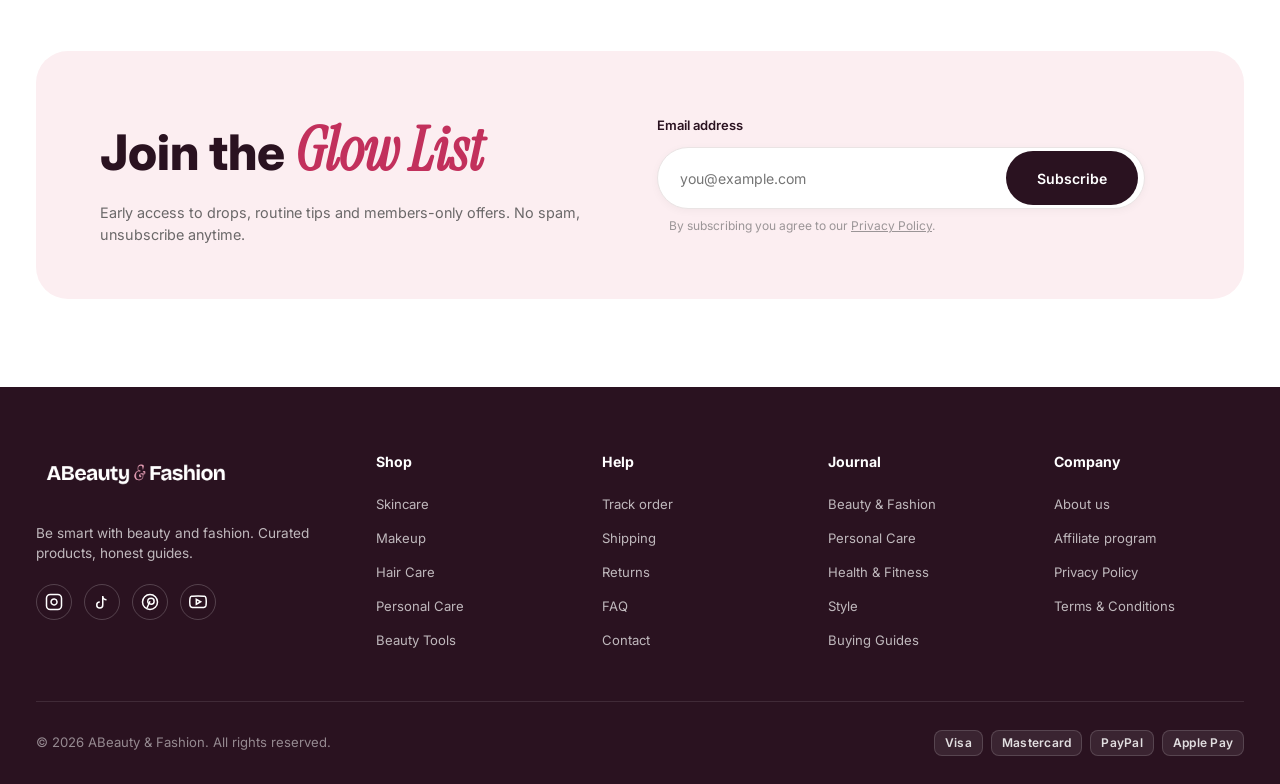
==== commit 32aaddee: "mobile responsive index,shop and product done" ====
--- a/index.html
+++ b/index.html
@@ -221,6 +221,26 @@
           </a>
         </div>
       </div>
+      <!-- Mobile Subheader: Search Bar & Quick Category Chips (matches 10-Mobile-Home.png y=190..380) -->
+      <div class="mobile-subheader">
+        <form action="search.html" method="get" class="mobile-search-form">
+          <span class="search-icon">
+            <svg width="16" height="16" viewBox="0 0 24 24" fill="none" stroke="currentColor" stroke-width="2">
+              <circle cx="11" cy="11" r="8"></circle>
+              <line x1="21" y1="21" x2="16.65" y2="16.65"></line>
+            </svg>
+          </span>
+          <input type="text" name="q" class="mobile-search-input" placeholder="Search serums, dryers...">
+        </form>
+        <div class="mobile-category-chips">
+          <a href="shop.html" class="chip active">Shop All</a>
+          <a href="shop.html" class="chip">Skincare</a>
+          <a href="shop.html" class="chip">Makeup</a>
+          <a href="shop.html" class="chip">Hair Care</a>
+          <a href="shop.html" class="chip">Personal Care</a>
+          <a href="shop.html" class="chip">Beauty Tools</a>
+        </div>
+      </div>
     </div>
   </header>
 
@@ -503,13 +523,16 @@
           </div>
         </article>
       </div>
+      <div class="bestsellers-mobile-footer">
+        <a href="shop.html" class="btn btn-outline btn-block">View all bestsellers</a>
+      </div>
     </div>
   </section>
 
   <!-- Split Promo Feature Banners (matches 01-Desktop-Home.png) -->
   <section class="feature-split-section">
     <div class="container">
-      <div class="feature-split-grid">
+      <div class="feature-split-grid feature-grid">
         <!-- Lavender Card: Night Shift -->
         <div class="feature-card feature-card-lavender">
           <div class="feature-card-content" style="align-self: flex-start;"
@@ -617,7 +640,7 @@
         <a href="shop.html" class="section-link">Shop new in &rarr;</a>
       </div>
 
-      <div class="product-grid">
+      <div class="product-grid just-landed-grid">
         <!-- New Product 1 -->
         <article class="product-card">
           <div class="product-card-visual" style="background-color: var(--pastel-peach);">
@@ -856,8 +879,7 @@
         <div class="newsletter-content" style="width: calc(100% - 6rem);"
           data-calibrated="width: calc(100% - 6rem); (further -3rem width, total -6rem)">
           <h2 class="newsletter-title">Join the <em>Glow List</em></h2>
-          <p class="newsletter-desc">Early access to drops, routine tips from the journal and members-only offers. No
-            spam, unsubscribe anytime.</p>
+          <p class="newsletter-desc">Early access to drops, routine tips and members-only offers.<span class="newsletter-desc-extra"> No spam, unsubscribe anytime.</span></p>
         </div>
         <form action="#subscribed-modal" method="get" class="newsletter-form" style="transform: translateX(-4rem);"
           data-calibrated="transform: translateX(-4rem); (further -2rem to the left, total -4rem)">
--- a/assets/css/style.css
+++ b/assets/css/style.css
@@ -253,6 +253,11 @@
   padding-right: var(--container-padding);
 }
 
+/* Mobile-only helper (hidden on desktop) */
+.mobile-only {
+  display: none !important;
+}
+
 /* ==========================================================================
    Header & Navigation
    ========================================================================== */
@@ -292,6 +297,14 @@
   position: sticky;
   top: 0;
   z-index: 100;
+}
+
+.bestsellers-mobile-footer {
+  display: none;
+}
+
+.mobile-subheader {
+  display: none;
 }
 
 .header-inner {
@@ -3805,222 +3818,1196 @@
     --container-padding: 18px;
   }
 
+  /* Universal Mobile Viewport Containment: 100% fit inside screen display */
+  html,
+  body {
+    max-width: 100vw !important;
+    overflow-x: hidden !important;
+  }
+
+  .container {
+    width: 100% !important;
+    max-width: 100% !important;
+    padding-left: 18px !important;
+    padding-right: 18px !important;
+    box-sizing: border-box !important;
+  }
+
+  /* Section Headers */
+  .section-header {
+    display: flex !important;
+    flex-direction: column !important;
+    align-items: flex-start !important;
+    gap: 16px !important;
+    margin-bottom: 24px !important;
+    width: 100% !important;
+    box-sizing: border-box !important;
+  }
+
+  .section-title {
+    font-size: 2rem !important;
+    line-height: 1.2 !important;
+  }
+
+  /* 1. Top Announcement Bar (matches 10-Mobile-Home.png y=0..70 -> height ~35px) */
   .announcement-bar {
-    min-height: 38px;
+    min-height: 35px;
     height: auto;
-    padding: 8px 12px;
+    padding: 7px 12px;
     font-size: 0.75rem;
+    line-height: 1.4;
+    white-space: nowrap;
+    overflow-x: hidden;
+    text-overflow: ellipsis;
+    text-align: center;
+    justify-content: center;
+    width: 100% !important;
+    max-width: 100% !important;
+    box-sizing: border-box !important;
+  }
+
+  .announcement-bar .announcement-sep,
+  .announcement-bar span:nth-of-type(n+2) {
+    display: none;
+  }
+
+  /* 2. Mobile Header Bar (matches 10-Mobile-Home.png y=70..190 -> height 60px) */
+  .site-header {
+    background: #FFF;
+    border-bottom: 1px solid var(--color-border);
+    width: 100% !important;
+    max-width: 100% !important;
+    overflow: hidden !important;
+    box-sizing: border-box !important;
+  }
+
+  .site-header .container {
+    padding-left: 16px !important;
+    padding-right: 16px !important;
   }
 
   .site-header .header-inner {
-    height: 68px;
+    height: 60px;
+    padding: 0 !important;
+    display: flex;
+    align-items: center;
+    justify-content: space-between;
+    width: 100% !important;
+    box-sizing: border-box !important;
   }
 
   .brand-logo img {
-    height: 36px;
+    height: 30px;
   }
 
   .footer-logo-img {
     height: 39.6px; /* +10% from 36px */
   }
 
-  .action-icon-btn {
-    width: 38px;
-    height: 38px;
-  }
-
   .main-nav,
   .search-form {
-    display: none;
+    display: none !important;
+  }
+
+  .header-actions {
+    display: flex;
+    align-items: center;
+    gap: 8px;
+  }
+
+  .header-actions .lang-switch {
+    display: inline-flex !important;
+    align-items: center;
+    gap: 2px;
+    background: #F8F1F3;
+    padding: 2px;
+    border-radius: var(--radius-full);
+  }
+
+  .header-actions .lang-btn {
+    padding: 3px 8px;
+    font-size: 0.72rem;
+    font-weight: 700;
+    border-radius: var(--radius-full);
+    text-decoration: none;
+    color: var(--color-dark);
+  }
+
+  .header-actions .lang-btn.active {
+    background: var(--color-dark);
+    color: #FFF;
+  }
+
+  .header-actions .action-icon-btn[aria-label="Account"],
+  .header-actions .action-icon-btn[aria-label="Wishlist"] {
+    display: none !important;
+  }
+
+  .header-actions .action-icon-btn[aria-label="Bag"] {
+    display: inline-flex !important;
+    width: 36px;
+    height: 36px;
+    position: relative;
+  }
+
+  .badge-count {
+    position: absolute;
+    top: -2px;
+    right: -2px;
+    background: #C8325F;
+    color: #FFF;
+    font-size: 0.68rem;
+    font-weight: 700;
+    width: 17px;
+    height: 17px;
+    border-radius: 50%;
+    display: flex;
+    align-items: center;
+    justify-content: center;
   }
 
   .mobile-nav-toggle {
     display: block;
   }
 
+  /* 3. Mobile Subheader: Search Bar & Quick Category Chips (matches 10-Mobile-Home.png y=190..420) */
+  .mobile-subheader {
+    display: block !important;
+    padding: 8px 0 14px !important;
+    background: #FFF;
+    width: 100% !important;
+    box-sizing: border-box !important;
+  }
+
+  .mobile-search-form {
+    display: flex;
+    align-items: center;
+    gap: 10px;
+    width: 100%;
+    height: 46px;
+    background-color: #F8F1F3;
+    border-radius: var(--radius-full);
+    padding: 0 16px;
+    box-sizing: border-box;
+    border: 1px solid transparent;
+  }
+
+  .mobile-search-form .search-icon {
+    display: flex;
+    align-items: center;
+    color: #757575;
+  }
+
+  .mobile-search-input {
+    width: 100%;
+    border: none;
+    background: transparent;
+    font-size: 0.88rem;
+    color: var(--color-dark);
+    font-family: inherit;
+    outline: none;
+  }
+
+  .mobile-search-input::placeholder {
+    color: #757575;
+  }
+
+  .mobile-category-chips {
+    display: flex;
+    gap: 8px;
+    overflow-x: auto;
+    padding-top: 10px;
+    width: 100%;
+    box-sizing: border-box;
+    scrollbar-width: none;
+    -webkit-overflow-scrolling: touch;
+  }
+
+  .mobile-category-chips::-webkit-scrollbar {
+    display: none;
+  }
+
+  .mobile-category-chips .chip {
+    padding: 8px 18px;
+    border-radius: var(--radius-full);
+    font-size: 0.85rem;
+    font-weight: 600;
+    white-space: nowrap;
+    text-decoration: none;
+    color: var(--color-dark);
+    background: #FFF;
+    border: 1px solid #EADBE0;
+    transition: var(--transition);
+  }
+
+  .mobile-category-chips .chip.active {
+    background: var(--color-dark);
+    color: #FFF;
+    border-color: var(--color-dark);
+  }
+
+  /* 4. Hero Section: Contained inside mobile display (matches 10-Mobile-Home.png y=420..2110) */
   .hero-section {
-    padding: 40px 0;
-    min-height: auto;
+    padding: 32px 0 44px;
+    min-height: auto !important;
+    background-color: var(--color-bg-blush) !important;
+    width: 100% !important;
+    max-width: 100% !important;
+    overflow: hidden !important;
+    box-sizing: border-box !important;
+  }
+
+  .hero-grid {
+    display: flex !important;
+    flex-direction: column !important;
+    gap: 24px !important;
+    width: 100% !important;
+    max-width: 100% !important;
+    box-sizing: border-box !important;
+  }
+
+  .hero-content {
+    width: 100% !important;
+    max-width: 100% !important;
+    box-sizing: border-box !important;
   }
 
   .hero-title {
-    font-size: 3.01rem;
+    font-size: 2.25rem;
+    line-height: 1.15 !important;
+    margin-bottom: 14px !important;
+    word-break: break-word !important;
+  }
+
+  .hero-desc {
+    font-size: 0.92rem !important;
+    line-height: 1.55 !important;
+    margin-bottom: 22px !important;
   }
 
   .hero-buttons {
-    flex-direction: column;
+    display: flex !important;
+    flex-direction: column !important;
+    width: 100% !important;
+    max-width: 100% !important;
+    gap: 10px !important;
+    margin-bottom: 24px !important;
+    box-sizing: border-box !important;
+  }
+
+  .hero-buttons .btn {
+    width: 100% !important;
+    max-width: 100% !important;
+    height: 50px !important;
+    border-radius: var(--radius-full) !important;
+    display: flex !important;
+    align-items: center !important;
+    justify-content: center !important;
+    font-size: 0.98rem !important;
+    box-sizing: border-box !important;
+    text-decoration: none !important;
+  }
+
+  .hero-buttons .btn-primary {
+    background: var(--color-dark) !important;
+    color: #FFF !important;
+    font-weight: 700 !important;
+    border: none !important;
+  }
+
+  .hero-buttons .btn-outline {
+    display: flex !important;
+    background: #FFF !important;
+    color: var(--color-dark) !important;
+    border: 1px solid var(--color-dark) !important;
+    font-weight: 600 !important;
+  }
+
+  .hero-trust-bar {
+    display: none !important;
+  }
+
+  .hero-visual {
+    width: 100% !important;
+    max-width: 100% !important;
+    min-height: 380px !important;
+    height: 380px !important;
+    position: relative !important;
+    margin: 12px auto 0 !important;
+    box-sizing: border-box !important;
+    overflow: hidden !important;
+    border-radius: 24px !important;
+  }
+
+  .hero-main-card {
+    width: 100% !important;
+    max-width: 100% !important;
+    height: 100% !important;
+    border-radius: 24px !important;
+    background: #F8DFE5 !important;
+    position: relative !important;
+    margin: 0 auto !important;
+    box-sizing: border-box !important;
+    overflow: hidden !important;
+  }
+
+  .hero-glow-badge {
+    position: absolute !important;
+    top: 12px !important;
+    right: 12px !important;
+    width: 74px;
+    height: 74px;
+    font-size: 0.65rem !important;
+    z-index: 3 !important;
+    box-sizing: border-box !important;
+  }
+
+  .hero-inset-texture {
+    display: none !important;
+  }
+
+  .hero-label-caption {
+    display: none !important;
+  }
+
+  .hero-product-toast {
+    position: absolute !important;
+    bottom: 12px !important;
+    left: 12px !important;
+    right: 12px !important;
+    width: auto !important;
+    max-width: calc(100% - 24px) !important;
+    height: auto !important;
+    min-height: auto !important;
+    padding: 10px 14px !important;
+    border-radius: 16px;
+    box-sizing: border-box !important;
+    z-index: 4 !important;
+    display: flex !important;
+    align-items: center !important;
+    gap: 12px !important;
+  }
+
+  .hero-product-toast .toast-thumb {
+    width: 44px !important;
+    height: 48px !important;
+    flex-shrink: 0 !important;
+    box-sizing: border-box !important;
+  }
+
+  .hero-product-toast .toast-thumb img {
+    width: 32px !important;
+    height: auto !important;
+  }
+
+  .hero-product-toast .toast-info {
+    flex: 1 !important;
+    min-width: 0 !important;
+  }
+
+  .hero-product-toast .toast-info h5 {
+    font-size: 0.68rem !important;
+    margin-bottom: 2px !important;
+  }
+
+  .hero-product-toast .toast-info h4 {
+    font-size: 0.85rem !important;
+    white-space: nowrap !important;
+    overflow: hidden !important;
+    text-overflow: ellipsis !important;
+  }
+
+  .hero-product-toast .toast-price-row {
+    margin-top: 2px !important;
+  }
+
+  .hero-product-toast .toast-price {
+    font-size: 0.95rem !important;
+    font-weight: 800 !important;
+  }
+
+  .hero-product-toast .btn-sm {
+    padding: 4px 12px !important;
+    font-size: 0.75rem !important;
+  }
+
+  /* 5. Category Section: 3x2 Grid fits strictly inside mobile display (matches 10-Mobile-Home.png y=2110..3000) */
+  .category-section {
+    padding: 44px 0 !important;
+    width: 100% !important;
+    max-width: 100% !important;
+    overflow: hidden !important;
+    box-sizing: border-box !important;
+  }
+
+  .category-grid {
+    display: grid !important;
+    grid-template-columns: repeat(3, 1fr) !important;
+    gap: 18px 8px !important;
+    width: 100% !important;
+    max-width: 100% !important;
+    justify-content: space-between !important;
+    box-sizing: border-box !important;
+  }
+
+  .category-card {
+    display: flex !important;
+    flex-direction: column !important;
+    align-items: center !important;
+    text-align: center !important;
+    width: 100% !important;
+    max-width: 100% !important;
+    box-sizing: border-box !important;
+    text-decoration: none !important;
+  }
+
+  .category-circle {
+    width: 96px !important;
+    height: 96px !important;
+    max-width: 96px !important;
+    max-height: 96px !important;
+    margin: 0 auto !important;
+    border-radius: 50% !important;
+    display: flex !important;
+    align-items: center !important;
+    justify-content: center !important;
+    box-sizing: border-box !important;
+  }
+
+  .category-circle img {
+    width: 44px !important;
+    height: auto !important;
+  }
+
+  .category-name {
+    font-size: 0.85rem !important;
+    font-weight: 600 !important;
+    margin-top: 8px !important;
+    text-align: center !important;
+    color: var(--color-dark) !important;
+  }
+
+  /* 6. Product Grid: 2 Columns strictly within bounds (matches 10-Mobile-Home.png y=3000..4740) */
+  .products-section {
+    padding: 44px 0 !important;
+    width: 100% !important;
+    max-width: 100% !important;
+    overflow: hidden !important;
+    box-sizing: border-box !important;
+  }
+
+  .product-filter-tabs {
+    display: flex;
+    overflow-x: auto;
+    gap: 8px;
+    scrollbar-width: none;
+    padding-bottom: 4px;
+    margin-bottom: 20px;
     width: 100%;
-  }
-
-  .hero-buttons .btn {
+    box-sizing: border-box;
+  }
+
+  .filter-pill {
+    white-space: nowrap;
+    font-size: 0.85rem;
+    padding: 7px 16px;
+    border-radius: var(--radius-full);
+    border: 1px solid #EADBE0;
+    background: #FFF;
+    color: var(--color-dark);
+    font-weight: 600;
+  }
+
+  .filter-pill.active {
+    background: var(--color-dark);
+    color: #FFF;
+    border-color: var(--color-dark);
+  }
+
+  .product-grid {
+    display: grid !important;
+    grid-template-columns: repeat(2, 1fr) !important;
+    gap: 14px 10px !important;
+    width: 100% !important;
+    max-width: 100% !important;
+    box-sizing: border-box !important;
+  }
+
+  .product-card {
+    width: 100% !important;
+    max-width: 100% !important;
+    min-width: 0 !important;
+    box-sizing: border-box !important;
+  }
+
+  .product-grid .product-card-visual {
+    width: 100% !important;
+    max-width: 100% !important;
+    height: 210px !important;
+    border-radius: 18px !important;
+    position: relative !important;
+    overflow: hidden !important;
+    box-sizing: border-box !important;
+    display: flex !important;
+    align-items: center !important;
+    justify-content: center !important;
+  }
+
+  .product-card-visual img {
+    max-width: 70% !important;
+    max-height: 70% !important;
+    width: auto !important;
+    height: auto !important;
+  }
+
+  .product-grid-3 {
+    grid-template-columns: repeat(2, 1fr) !important;
+    gap: 14px 10px !important;
+    width: 100% !important;
+  }
+
+  .product-grid-3 .product-card-visual {
+    height: 210px !important;
+    border-radius: 18px !important;
+  }
+
+  .wishlist-btn {
+    width: 32px !important;
+    height: 32px !important;
+    top: 10px !important;
+    right: 10px !important;
+    background: rgba(255, 255, 255, 0.85) !important;
+    border-radius: 50% !important;
+    display: flex !important;
+    align-items: center !important;
+    justify-content: center !important;
+    z-index: 2 !important;
+  }
+
+  .quick-add-btn {
+    width: 36px !important;
+    height: 36px !important;
+    bottom: 12px !important;
+    right: 12px !important;
+    background: var(--color-dark) !important;
+    color: #FFF !important;
+    border-radius: 50% !important;
+    display: flex !important;
+    align-items: center !important;
+    justify-content: center !important;
+    font-size: 1.25rem !important;
+    line-height: 1 !important;
+    z-index: 2 !important;
+  }
+
+  .product-title {
+    font-size: 0.92rem;
+    line-height: 1.25;
+    margin: 6px 0 2px;
+  }
+
+  .product-category-name {
+    font-size: 0.75rem;
+    color: var(--color-text-muted);
+  }
+
+  .product-meta-row {
+    display: flex;
+    justify-content: space-between;
+    align-items: center;
+    margin-top: 4px;
     width: 100%;
   }
 
-  .hero-visual {
-    min-height: 380px;
-  }
-
-  .hero-main-card {
-    height: 380px;
-    max-width: 100%;
-  }
-
-  .hero-glow-badge {
-    width: 80px;
-    height: 80px;
-    font-size: 0.65rem;
-    top: -10px;
-    right: -10px;
-  }
-
-  .hero-inset-texture {
-    width: 140px;
-    height: 140px;
-    top: 16px;
-    left: -10px;
-  }
-
-  .hero-product-toast {
-    width: calc(100% - 20px);
-    max-width: 300px;
-    padding: 12px 14px;
-    bottom: 16px;
-    left: 10px;
-  }
-
-  .category-grid {
-    grid-template-columns: repeat(3, 1fr);
-    gap: 14px;
-  }
-
-  .category-name {
-    font-size: 0.85rem;
-    margin-top: 10px;
-  }
-
-  .product-grid {
-    grid-template-columns: repeat(2, 1fr);
-    gap: 14px;
-  }
-
-  .product-grid .product-card-visual {
-    height: 220px;
-    border-radius: 18px;
-  }
-
-  .product-grid-3 {
-    grid-template-columns: repeat(2, 1fr);
-    gap: 14px;
-  }
-
-  .product-grid-3 .product-card-visual {
-    height: 240px;
-    border-radius: 18px;
-  }
-
-  .wishlist-btn {
-    width: 32px;
-    height: 32px;
-    top: 10px;
-    right: 10px;
-  }
-
-  .quick-add-btn {
-    width: 36px;
-    height: 36px;
-    bottom: 10px;
-    right: 10px;
-  }
-
-  .product-title {
-    font-size: 0.95rem;
-  }
-
   .product-price {
-    font-size: 1rem;
+    font-size: 0.98rem;
+    font-weight: 800;
+  }
+
+  .product-rating {
+    font-size: 0.82rem;
+    font-weight: 600;
+    color: var(--color-dark);
+    display: flex;
+    align-items: center;
+    gap: 3px;
+  }
+
+  .product-rating .star-icon {
+    color: var(--color-dark);
+    font-size: 0.78rem;
+  }
+
+  .bestsellers-mobile-footer {
+    display: block !important;
+    margin-top: 24px !important;
+    width: 100% !important;
+    box-sizing: border-box !important;
+  }
+
+  .bestsellers-mobile-footer .btn {
+    width: 100% !important;
+    max-width: 100% !important;
+    height: 50px !important;
+    border-radius: var(--radius-full) !important;
+    display: flex !important;
+    align-items: center !important;
+    justify-content: center !important;
+    font-weight: 600 !important;
+    font-size: 0.95rem !important;
+    color: var(--color-dark) !important;
+    border: 1px solid var(--color-dark) !important;
+    background: #FFF !important;
+    text-decoration: none !important;
+    box-sizing: border-box !important;
+  }
+
+  /* 7. Feature Cards: Contained Carousel (matches 10-Mobile-Home.png y=4740..5590) */
+  .feature-split-section {
+    padding: 32px 0 !important;
+    width: 100% !important;
+    max-width: 100% !important;
+    overflow: hidden !important;
+    box-sizing: border-box !important;
+  }
+
+  .feature-split-grid,
+  .feature-grid {
+    display: flex !important;
+    overflow-x: auto !important;
+    scroll-snap-type: x mandatory !important;
+    gap: 16px !important;
+    padding: 0 0 16px !important;
+    margin: 0 !important;
+    width: 100% !important;
+    max-width: 100% !important;
+    scrollbar-width: none !important;
+    -webkit-overflow-scrolling: touch !important;
+    box-sizing: border-box !important;
+  }
+
+  .feature-grid::-webkit-scrollbar,
+  .feature-split-grid::-webkit-scrollbar {
+    display: none !important;
   }
 
   .feature-card {
-    grid-template-columns: 1fr;
-    padding: 28px 20px;
-    gap: 20px;
-  }
-
-  .mobile-payment-section {
-    padding: 20px 0 32px;
-  }
-
-  .mobile-payment-img,
-  .mobile-payment-banner-link {
-    border-radius: 20px;
-  }
-
-  .mobile-payment-grid {
+    width: 320px !important;
+    min-width: 320px !important;
+    max-width: 320px !important;
+    flex-shrink: 0 !important;
+    scroll-snap-align: start !important;
+    padding: 24px 20px !important;
+    border-radius: 24px !important;
+    display: flex !important;
+    flex-direction: column !important;
+    box-sizing: border-box !important;
+    overflow: hidden !important;
+    height: auto !important;
+    min-height: auto !important;
+  }
+
+  .feature-card-content {
+    width: 100% !important;
+    max-width: 100% !important;
+    align-self: stretch !important;
+    box-sizing: border-box !important;
+  }
+
+  .feature-visual-box {
+    width: 100% !important;
+    max-width: 100% !important;
+    height: 180px !important;
+    min-height: 180px !important;
+    margin: 16px 0 !important;
+    border-radius: 16px !important;
+    box-sizing: border-box !important;
+  }
+
+  .feature-card .btn {
+    width: 100% !important;
+    max-width: 100% !important;
+    height: 48px !important;
+    border-radius: var(--radius-full) !important;
+    display: flex !important;
+    align-items: center !important;
+    justify-content: center !important;
+    box-sizing: border-box !important;
+  }
+
+  .feature-card-lavender .btn {
+    background: var(--color-dark) !important;
+    color: #FFF !important;
+    border: none !important;
+  }
+
+  .feature-card-plum .btn {
+    background: #FFF !important;
+    color: var(--color-dark) !important;
+    border: 1px solid #FFF !important;
+  }
+
+  /* 8. Routine Finder Quiz Section: Perfect 2-column fit (matches 10-Mobile-Home.png y=5590..6670) */
+  .routine-section {
+    padding: 48px 0 !important;
+    margin: 24px 0 !important;
+    background-color: var(--color-dark) !important;
+    width: 100% !important;
+    max-width: 100% !important;
+    overflow: hidden !important;
+    box-sizing: border-box !important;
+  }
+
+  .routine-grid {
+    display: flex !important;
+    flex-direction: column !important;
+    gap: 0 !important;
+    width: 100% !important;
+    max-width: 100% !important;
+    box-sizing: border-box !important;
+  }
+
+  .routine-left {
+    display: contents !important;
+  }
+
+  .routine-left .eyebrow {
+    order: 1;
+    color: #F8C0D0;
+    margin-bottom: 8px;
+  }
+
+  .routine-left .routine-title {
+    order: 2;
+    font-size: 1.85rem !important;
+    line-height: 1.15 !important;
+    margin-bottom: 12px !important;
+    word-break: break-word !important;
+  }
+
+  .routine-left .routine-desc {
+    order: 3;
+    font-size: 0.88rem !important;
+    line-height: 1.5 !important;
+    color: rgba(255, 255, 255, 0.8) !important;
+    margin-bottom: 20px !important;
+  }
+
+  .routine-options-grid {
+    order: 4;
+    display: grid !important;
+    grid-template-columns: repeat(2, 1fr) !important;
+    gap: 12px 10px !important;
+    width: 100% !important;
+    max-width: 100% !important;
+    margin-bottom: 24px !important;
+    box-sizing: border-box !important;
+  }
+
+  .routine-option-card {
+    width: 100% !important;
+    max-width: 100% !important;
+    min-width: 0 !important;
+    height: 52px !important;
+    min-height: 52px !important;
+    background: #39222F !important;
+    border: 1px solid rgba(255, 255, 255, 0.08) !important;
+    border-radius: 12px !important;
+    padding: 0 10px !important;
+    display: flex !important;
+    align-items: center !important;
+    justify-content: space-between !important;
+    color: #FFF !important;
+    font-size: 0.78rem !important;
+    font-weight: 600 !important;
+    text-decoration: none !important;
+    box-sizing: border-box !important;
+  }
+
+  .routine-option-card span:first-child {
+    white-space: nowrap !important;
+    overflow: hidden !important;
+    text-overflow: ellipsis !important;
+    padding-right: 4px !important;
+  }
+
+  .routine-left .btn {
+    order: 5;
+    width: 100% !important;
+    max-width: 100% !important;
+    height: 50px !important;
+    border-radius: var(--radius-full) !important;
+    background-color: var(--color-accent) !important;
+    color: #FFF !important;
+    font-weight: 700 !important;
+    font-size: 0.98rem !important;
+    display: flex !important;
+    align-items: center !important;
+    justify-content: center !important;
+    border: none !important;
+    box-sizing: border-box !important;
+  }
+
+  /* 9. Just Landed Section: Exactly 2 cards on mobile (matches 10-Mobile-Home.png y=6670..7650) */
+  .just-landed-grid .product-card:nth-child(n+3) {
+    display: none !important;
+  }
+
+  /* 10. The Journal Section: Contained Carousel (matches 10-Mobile-Home.png y=7650..8610) */
+  .journal-section {
+    padding: 48px 0 !important;
+    background-color: var(--color-bg-journal, #FFF7F8) !important;
+    width: 100% !important;
+    max-width: 100% !important;
+    overflow: hidden !important;
+    box-sizing: border-box !important;
+  }
+
+  .journal-grid {
+    display: flex !important;
+    overflow-x: auto !important;
+    scroll-snap-type: x mandatory !important;
+    gap: 16px !important;
+    padding: 0 0 16px !important;
+    margin: 0 !important;
+    width: 100% !important;
+    max-width: 100% !important;
+    scrollbar-width: none !important;
+    -webkit-overflow-scrolling: touch !important;
+    box-sizing: border-box !important;
+  }
+
+  .journal-grid::-webkit-scrollbar {
+    display: none !important;
+  }
+
+  .journal-card {
+    width: 280px !important;
+    min-width: 280px !important;
+    max-width: 280px !important;
+    flex-shrink: 0 !important;
+    scroll-snap-align: start !important;
+    box-sizing: border-box !important;
+  }
+
+  .journal-visual {
+    width: 100% !important;
+    max-width: 100% !important;
+    height: 180px !important;
+    min-height: 180px !important;
+    border-radius: 18px !important;
+    margin-top: 0 !important;
+    box-sizing: border-box !important;
+  }
+
+  /* 11. Trust Props Section: 2x2 Grid with centered icons (matches 10-Mobile-Home.png y=8610..9250) */
+  .trust-props-section {
+    padding: 44px 0 !important;
+    width: 100% !important;
+    max-width: 100% !important;
+    overflow: hidden !important;
+    box-sizing: border-box !important;
+  }
+
+  .trust-props-grid {
+    grid-template-columns: repeat(2, 1fr) !important;
+    gap: 24px 12px !important;
+    text-align: center !important;
+    width: 100% !important;
+    max-width: 100% !important;
+    box-sizing: border-box !important;
+  }
+
+  .trust-prop-card {
+    display: flex !important;
+    flex-direction: column !important;
+    align-items: center !important;
+    text-align: center !important;
+    box-sizing: border-box !important;
+  }
+
+  .trust-prop-icon {
+    width: 44px;
+    height: 44px;
+    border-radius: 50% !important;
+    background-color: #FCEEF1 !important;
+    display: flex !important;
+    align-items: center !important;
+    justify-content: center !important;
+    margin-bottom: 10px !important;
+    color: var(--color-accent) !important;
+  }
+
+  .trust-prop-icon svg {
+    width: 20px !important;
+    height: 20px !important;
+    stroke: var(--color-accent) !important;
+  }
+
+  .trust-prop-title {
+    font-size: 0.95rem !important;
+    font-weight: 700 !important;
+    margin-bottom: 4px !important;
+    color: var(--color-dark) !important;
+  }
+
+  .trust-prop-desc {
+    font-size: 0.78rem !important;
+    color: var(--color-text-muted) !important;
+    line-height: 1.4 !important;
+  }
+
+  /* 12. Newsletter Card (calibrated to Design/newsletter-card.png @2x 780x750 -> 390x375 logical) */
+  .newsletter-section {
+    padding: 32px 0 30px !important;
+    width: 100% !important;
+    max-width: 100% !important;
+    overflow: hidden !important;
+    box-sizing: border-box !important;
+  }
+
+  .newsletter-card {
+    display: flex !important;
+    flex-direction: column !important;
     grid-template-columns: 1fr !important;
-  }
-
-  .wallet-promo-card,
-  .tools-promo-card {
-    padding: 36px 24px !important;
+    padding: 32px 21px 28px !important;
+    border-radius: 24px !important;
+    gap: 0 !important;
+    background-color: #FCEEF1 !important;
+    border: none !important;
+    width: 100% !important;
+    max-width: 100% !important;
+    box-sizing: border-box !important;
+    height: auto !important;
     min-height: auto !important;
-    height: auto !important;
-    border-radius: 20px !important;
-  }
-
-  .wallet-promo-card .wallet-title,
-  .tools-promo-card .tools-title {
-    font-size: 1.75rem !important;
-  }
-
-  .feature-visual-box {
-    max-width: 100%;
-    height: 240px;
-    margin: 20px auto 0;
-  }
-
-  .trust-props-grid {
-    grid-template-columns: 1fr;
-    gap: 20px;
-  }
-
-  .newsletter-card {
-    grid-template-columns: 1fr;
-    padding: 36px 20px;
-    min-height: auto;
-    gap: 24px;
   }
 
   .newsletter-content,
-  .newsletter-card>div:first-child {
-    width: 100% !important;
+  .newsletter-card > div:first-child {
+    width: 100% !important;
+    max-width: 100% !important;
+    box-sizing: border-box !important;
+    margin-bottom: 32px !important; /* Distance from desc to label: 32px (64px @2x) */
+  }
+
+  .newsletter-title {
+    font-size: 1.85rem !important;
+    line-height: 1.15 !important;
+    margin-bottom: 24px !important; /* Distance from title to desc: 24px (50px @2x) */
+    color: var(--color-dark) !important;
+    word-break: break-word !important;
+  }
+
+  .newsletter-desc {
+    font-size: 0.88rem !important;
+    line-height: 1.65 !important;
+    color: var(--color-text-muted) !important;
+    margin-bottom: 0 !important;
+    max-width: 100% !important;
+  }
+
+  .newsletter-desc-extra {
+    display: none !important;
   }
 
   .newsletter-form {
     transform: none !important;
+    width: 100% !important;
+    max-width: 100% !important;
+    box-sizing: border-box !important;
+    margin: 0 !important;
+  }
+
+  .newsletter-form label,
+  .newsletter-field-label {
+    display: block !important;
+    font-size: 0.85rem !important;
+    font-weight: 600 !important;
+    color: var(--color-dark) !important;
+    margin-bottom: 18px !important; /* Distance from label to input: 18px (35px @2x) */
   }
 
   .newsletter-input-group {
-    flex-direction: column;
-    width: 100% !important;
+    display: flex !important;
+    flex-direction: column !important;
+    width: 100% !important;
+    max-width: 100% !important;
     height: auto !important;
-    padding: 10px;
-    border-radius: 18px;
-    gap: 10px;
+    padding: 0 !important;
+    background: transparent !important;
+    border: none !important;
+    border-radius: 0 !important;
+    gap: 14px !important; /* Distance from input to button: 14px (27px @2x) */
+    box-sizing: border-box !important;
+    margin-bottom: 0 !important;
+  }
+
+  .newsletter-input {
+    width: 100% !important;
+    max-width: 100% !important;
+    height: 52px !important; /* Calibrated to newsletter-card.png height: 52px (104px @2x) */
+    background: #FFF !important;
+    border: 1px solid #EADBE0 !important;
+    border-radius: var(--radius-full) !important; /* Full pill shape */
+    padding: 0 20px !important;
+    font-size: 0.92rem !important;
+    box-sizing: border-box !important;
+    outline: none !important;
+    color: var(--color-dark) !important;
   }
 
   .newsletter-input-group .btn {
-    width: 100%;
+    width: 100% !important;
+    max-width: 100% !important;
+    height: 52px !important; /* Calibrated to newsletter-card.png height: 52px (104px @2x) */
+    border-radius: var(--radius-full) !important; /* Full pill shape */
+    font-size: 1rem !important;
+    font-weight: 700 !important;
+    background: var(--color-dark) !important;
+    color: #FFF !important;
+    border: none !important;
+    box-sizing: border-box !important;
+    display: flex !important;
+    align-items: center !important;
+    justify-content: center !important;
+    cursor: pointer !important;
+  }
+
+  .newsletter-disclaimer {
+    display: none !important; /* Hidden on mobile per newsletter-card.png */
+  }
+
+  /* 13. Mobile Footer with Accordions & Clean Methods (matches 10-Mobile-Home.png y=10010..11030) */
+  .site-footer {
+    padding: 48px 0 36px !important;
+    margin-top: 32px !important; /* Move footer down to ensure newsletter-card is fully visible */
+    background-color: var(--color-dark) !important;
+    width: 100% !important;
+    max-width: 100% !important;
+    overflow: hidden !important;
+    box-sizing: border-box !important;
+    position: relative !important;
+    clear: both !important;
   }
 
   .footer-top {
-    grid-template-columns: 1fr;
-    gap: 28px;
-  }
-
-  .routine-options-grid {
-    grid-template-columns: 1fr;
-  }
-
+    display: flex !important;
+    flex-direction: column !important;
+    gap: 0 !important;
+    width: 100% !important;
+    max-width: 100% !important;
+    box-sizing: border-box !important;
+  }
+
+  .footer-brand {
+    display: contents !important;
+  }
+
+  .footer-logo-text {
+    order: 1;
+    margin-bottom: 8px;
+    width: 100% !important;
+  }
+
+  .footer-tagline {
+    order: 2;
+    margin-bottom: 24px;
+    font-size: 0.88rem;
+    color: rgba(255, 255, 255, 0.7);
+    width: 100% !important;
+  }
+
+  .footer-col {
+    order: 3;
+    width: 100% !important;
+    max-width: 100% !important;
+    box-sizing: border-box !important;
+  }
+
+  .footer-col-title {
+    display: flex !important;
+    justify-content: space-between !important;
+    align-items: center !important;
+    border-bottom: 1px solid rgba(255, 255, 255, 0.1) !important;
+    padding: 14px 0 !important;
+    margin-bottom: 0 !important;
+    font-size: 0.95rem !important;
+    color: #FFF !important;
+    width: 100% !important;
+    box-sizing: border-box !important;
+  }
+
+  .footer-col-title::after {
+    content: "+";
+    font-size: 1.25rem;
+    font-weight: 300;
+    color: rgba(255, 255, 255, 0.7);
+  }
+
+  .footer-links-list {
+    display: none !important;
+  }
+
+  .social-links {
+    order: 4;
+    display: flex !important;
+    gap: 12px;
+    margin-top: 28px;
+    margin-bottom: 24px;
+    width: 100% !important;
+    box-sizing: border-box !important;
+  }
+
+  .footer-bottom {
+    border-top: 1px solid rgba(255, 255, 255, 0.1);
+    padding-top: 24px;
+    margin-top: 8px;
+    display: flex !important;
+    flex-direction: column !important;
+    align-items: flex-start !important;
+    gap: 12px !important;
+    width: 100% !important;
+    max-width: 100% !important;
+    box-sizing: border-box !important;
+    font-size: 0.78rem;
+    color: rgba(255, 255, 255, 0.5);
+  }
+
+  .payment-methods-text {
+    display: flex !important;
+    flex-wrap: wrap !important;
+    align-items: center !important;
+    gap: 4px !important;
+    width: 100% !important;
+  }
+
+  .payment-methods-text .payment-pill {
+    background: transparent !important;
+    border: none !important;
+    padding: 0 4px !important;
+    color: rgba(255, 255, 255, 0.5) !important;
+    font-size: 0.75rem !important;
+  }
+
+  .payment-methods-text .payment-pill:not(:last-child)::after {
+    content: " · ";
+    color: rgba(255, 255, 255, 0.3);
+  }
+
+  .payment-pills {
+    justify-content: flex-start;
+  }
+
+  /* Modals on mobile */
+  .modal-dialog {
+    max-width: calc(100% - 32px) !important;
+    width: 100% !important;
+    padding: 24px 18px !important;
+    margin: 20px auto !important;
+    box-sizing: border-box !important;
+  }
+
+  /* Other page styles preserved */
   .bundle-routine-banner {
     grid-template-columns: 1fr;
   }
@@ -4082,4 +5069,1514 @@
     flex-direction: column;
     align-items: flex-start;
   }
-}+}
+
+/* ==========================================================================
+   Checkout Page Styles (Calibrated to 15-Mobile-Checkout.png & 05-Desktop-Checkout.png)
+   ========================================================================== */
+
+.checkout-page {
+  background-color: #FFF9FA;
+  min-height: 100vh;
+}
+
+.checkout-header-bar {
+  background: #FFF;
+  border-bottom: 1px solid #F1E4E8;
+  height: 60px;
+  display: flex;
+  align-items: center;
+}
+
+.checkout-header-inner {
+  display: flex;
+  align-items: center;
+  justify-content: space-between;
+  width: 100%;
+  max-width: 390px;
+  margin: 0 auto;
+  padding: 0 17px;
+  box-sizing: border-box;
+}
+
+.checkout-back-btn {
+  display: flex;
+  align-items: center;
+  justify-content: center;
+  width: 32px;
+  height: 32px;
+  color: var(--color-dark);
+  text-decoration: none;
+}
+
+.checkout-back-text {
+  display: none;
+}
+
+.checkout-header-logo-img {
+  height: 30px;
+  display: block;
+}
+
+.checkout-lock-icon {
+  display: flex;
+  align-items: center;
+  justify-content: center;
+  width: 32px;
+  height: 32px;
+}
+
+.checkout-lock-text {
+  display: none;
+}
+
+/* Mobile Order Summary Accordion Bar */
+.checkout-summary-accordion {
+  background-color: #FCEEF1;
+  border-bottom: 1px solid #F1E4E8;
+  width: 100%;
+}
+
+.checkout-summary-bar {
+  display: flex;
+  justify-content: space-between;
+  align-items: center;
+  padding: 16px 17px;
+  cursor: pointer;
+  list-style: none;
+  user-select: none;
+  max-width: 390px;
+  margin: 0 auto;
+  box-sizing: border-box;
+}
+
+.checkout-summary-bar::-webkit-details-marker {
+  display: none;
+}
+
+.checkout-summary-left {
+  display: flex;
+  align-items: center;
+  gap: 8px;
+  color: var(--color-accent);
+  font-weight: 600;
+  font-size: 0.95rem;
+}
+
+.checkout-summary-amount {
+  font-size: 1.15rem;
+  font-weight: 800;
+  color: var(--color-dark);
+}
+
+.checkout-summary-dropdown {
+  padding: 16px 17px 24px;
+  border-top: 1px solid #F1E4E8;
+  background-color: #FFF9FA;
+  max-width: 390px;
+  margin: 0 auto;
+  box-sizing: border-box;
+}
+
+/* Desktop Breadcrumbs Navigation (matches 05-Desktop-Checkout.png y=110..140) */
+.checkout-breadcrumbs {
+  display: none;
+}
+
+/* Checkout Container (Mobile 390px viewport baseline, padding 17px -> usable width 356px) */
+.checkout-container {
+  width: 100%;
+  max-width: 390px;
+  margin: 0 auto;
+  padding: 16px 17px 36px;
+  box-sizing: border-box;
+}
+
+/* Segmented Stepper Progress Bar (Mobile only) */
+.checkout-progress-bar {
+  display: flex;
+  gap: 7px;
+  margin-bottom: 18px;
+  width: 100%;
+  box-sizing: border-box;
+}
+
+.progress-segment {
+  height: 4px;
+  border-radius: 2px;
+  flex: 1;
+}
+
+/* Express Checkout Section */
+.checkout-express-section {
+  text-align: center;
+  margin-bottom: 18px;
+}
+
+.checkout-express-title {
+  font-size: 0.72rem;
+  font-weight: 700;
+  letter-spacing: 0.08em;
+  color: var(--color-text-muted);
+  text-transform: uppercase;
+  margin-bottom: 12px;
+}
+
+.checkout-express-grid {
+  display: grid;
+  grid-template-columns: 1fr 1fr;
+  gap: 10px;
+  margin-bottom: 16px;
+}
+
+.checkout-express-btn {
+  height: 48px;
+  border-radius: var(--radius-full);
+  border: none;
+  cursor: pointer;
+  display: flex;
+  align-items: center;
+  justify-content: center;
+  font-size: 1.05rem;
+  font-weight: 700;
+  text-decoration: none;
+  transition: var(--transition);
+}
+
+.checkout-express-paypal {
+  background-color: #FFC439;
+  color: #003087;
+}
+
+.checkout-express-apple {
+  background-color: #000;
+  color: #FFF;
+}
+
+.checkout-express-google {
+  display: none;
+  background-color: #FFF;
+  border: 1px solid #D8C7CD;
+  color: #1F1219;
+}
+
+.checkout-divider {
+  display: flex;
+  align-items: center;
+  text-align: center;
+  margin: 18px 0;
+  color: var(--color-text-muted);
+  font-size: 0.85rem;
+}
+
+.checkout-divider::before,
+.checkout-divider::after {
+  content: '';
+  flex: 1;
+  border-bottom: 1px solid #E3D3D9;
+}
+
+.checkout-divider span {
+  padding: 0 12px;
+}
+
+/* Checkout Cards */
+.checkout-card {
+  background: #FFF;
+  border: 1px solid #F1E4E8;
+  border-radius: 16px;
+  padding: 22px 16px 20px;
+  margin-bottom: 16px;
+  box-sizing: border-box;
+}
+
+.checkout-card-head {
+  display: flex;
+  align-items: center;
+  justify-content: space-between;
+  margin-bottom: 18px;
+}
+
+.checkout-card-title-wrap {
+  display: flex;
+  align-items: center;
+  gap: 12px;
+}
+
+.checkout-step-badge {
+  width: 25px;
+  height: 25px;
+  border-radius: 50%;
+  background-color: var(--color-dark);
+  color: #FFF;
+  display: inline-flex;
+  align-items: center;
+  justify-content: center;
+  font-weight: 800;
+  font-size: 0.82rem;
+  flex-shrink: 0;
+}
+
+.checkout-card-title {
+  font-size: 1.2rem;
+  font-weight: 800;
+  color: var(--color-dark);
+  margin: 0;
+  line-height: 1.2;
+}
+
+.checkout-login-prompt {
+  display: flex;
+  align-items: center;
+  gap: 6px;
+}
+
+.checkout-login-text {
+  display: none;
+  font-size: 0.88rem;
+  color: var(--color-text-muted);
+}
+
+.checkout-login-link {
+  font-size: 0.88rem;
+  font-weight: 600;
+  color: var(--color-dark);
+  text-decoration: underline;
+}
+
+/* Form Inputs */
+.checkout-form-group {
+  display: flex;
+  flex-direction: column;
+  gap: 6px;
+  margin-bottom: 14px;
+}
+
+.checkout-form-label {
+  font-size: 0.85rem;
+  font-weight: 700;
+  color: var(--color-dark);
+}
+
+.checkout-label-row {
+  display: flex;
+  align-items: center;
+  justify-content: space-between;
+}
+
+.checkout-label-helper {
+  font-size: 0.76rem;
+  color: var(--color-text-muted);
+  font-weight: 400;
+}
+
+.checkout-input {
+  width: 100%;
+  height: 50px;
+  border: 1px solid #D8C7CD;
+  border-radius: 12px;
+  padding: 0 16px;
+  font-size: 0.92rem;
+  color: var(--color-dark);
+  background-color: #FFF;
+  box-sizing: border-box;
+  font-family: inherit;
+  transition: var(--transition);
+}
+
+.checkout-input:focus {
+  outline: none;
+  border-color: var(--color-accent);
+}
+
+.checkout-input::placeholder {
+  color: #8C7A82;
+}
+
+.checkout-row-2 {
+  display: grid;
+  grid-template-columns: 1fr 1fr;
+  gap: 10px;
+  margin-bottom: 14px;
+}
+
+/* 3-column City, State, ZIP on desktop; 2-col with full city on mobile */
+.checkout-row-3 {
+  display: grid;
+  grid-template-columns: 1fr 1fr;
+  gap: 10px;
+  margin-bottom: 14px;
+}
+
+.checkout-row-3 > .checkout-city-group {
+  grid-column: 1 / -1;
+}
+
+/* Custom Checkbox */
+.checkout-checkbox-label {
+  display: flex;
+  align-items: center;
+  gap: 10px;
+  font-size: 0.88rem;
+  font-weight: 500;
+  color: var(--color-dark);
+  cursor: pointer;
+  user-select: none;
+  margin-top: 4px;
+}
+
+.checkout-checkbox {
+  appearance: none;
+  -webkit-appearance: none;
+  width: 18px;
+  height: 18px;
+  border: 1.5px solid var(--color-accent);
+  border-radius: 4px;
+  outline: none;
+  display: inline-grid;
+  place-content: center;
+  cursor: pointer;
+  margin: 0;
+  flex-shrink: 0;
+  background-color: var(--color-accent);
+}
+
+.checkout-checkbox::before {
+  content: "✓";
+  color: #FFF;
+  font-size: 12px;
+  font-weight: 800;
+  line-height: 1;
+}
+
+/* Option Boxes (Delivery & Payment Choices) */
+.checkout-option-box {
+  border: 1px solid #EADBE0;
+  border-radius: 14px;
+  padding: 16px;
+  display: flex;
+  align-items: center;
+  justify-content: space-between;
+  cursor: pointer;
+  background-color: #FFF;
+  transition: var(--transition);
+  box-sizing: border-box;
+}
+
+.checkout-option-box.selected {
+  border: 1.5px solid var(--color-dark);
+  background-color: #FFF7F8;
+}
+
+.checkout-radio-wrap {
+  display: flex;
+  align-items: center;
+  gap: 12px;
+}
+
+.checkout-radio {
+  appearance: none;
+  -webkit-appearance: none;
+  width: 20px;
+  height: 20px;
+  border: 1.5px solid #C4B5BC;
+  border-radius: 50%;
+  outline: none;
+  display: inline-grid;
+  place-content: center;
+  cursor: pointer;
+  margin: 0;
+  flex-shrink: 0;
+  background-color: #FFF;
+}
+
+.checkout-radio::before {
+  content: "";
+  width: 10px;
+  height: 10px;
+  border-radius: 50%;
+  transform: scale(0);
+  transition: 120ms transform ease-in-out;
+  background-color: var(--color-accent);
+}
+
+.checkout-radio:checked {
+  border-color: var(--color-dark);
+}
+
+.checkout-radio:checked::before {
+  transform: scale(1);
+}
+
+.checkout-delivery-notice {
+  display: flex;
+  align-items: center;
+  gap: 8px;
+  margin-top: 14px;
+  font-size: 0.82rem;
+  color: #6E5A63;
+  line-height: 1.4;
+}
+
+.checkout-delivery-icon {
+  font-size: 1rem;
+}
+
+/* Order Totals Card */
+.checkout-totals-card {
+  padding: 20px 16px;
+}
+
+/* Place Order Button (height 56px, full pill, #C2305C) */
+.checkout-place-order-btn {
+  width: 100%;
+  height: 56px;
+  background-color: var(--color-accent);
+  color: #FFF;
+  border: none;
+  border-radius: var(--radius-full);
+  font-size: 1.05rem;
+  font-weight: 700;
+  display: flex;
+  align-items: center;
+  justify-content: center;
+  gap: 8px;
+  cursor: pointer;
+  transition: var(--transition);
+  text-decoration: none;
+  box-shadow: 0 4px 14px rgba(194, 48, 92, 0.25);
+}
+
+.checkout-place-order-btn:hover {
+  background-color: var(--color-accent-hover);
+}
+
+.checkout-legal-notice {
+  font-size: 0.8rem;
+  color: var(--color-text-muted);
+  text-align: center;
+  margin: 16px 0 36px;
+  line-height: 1.5;
+}
+
+.checkout-legal-notice a {
+  text-decoration: underline;
+  color: var(--color-dark);
+}
+
+/* Responsive Desktop Wrapper */
+.checkout-main-wrap {
+  width: 100%;
+  box-sizing: border-box;
+}
+
+.checkout-footer-nav {
+  text-align: center;
+  padding: 40px 0;
+  font-size: 0.82rem;
+  color: var(--color-text-muted);
+  border-top: 1px solid var(--color-border);
+  margin-top: 40px;
+}
+
+.checkout-footer-links {
+  display: flex;
+  justify-content: center;
+  gap: 24px;
+  flex-wrap: wrap;
+}
+
+.checkout-footer-links a {
+  color: var(--color-text-muted);
+  text-decoration: none;
+  transition: var(--transition);
+}
+
+.checkout-footer-links a:hover {
+  color: var(--color-dark);
+}
+
+@media (min-width: 993px) {
+  .checkout-header-bar {
+    height: 84px;
+  }
+  .checkout-header-inner {
+    max-width: 1200px;
+    padding: 0 36px;
+  }
+  .checkout-back-btn {
+    width: auto;
+    height: auto;
+    gap: 8px;
+    font-size: 0.9rem;
+    font-weight: 600;
+  }
+  .checkout-back-text {
+    display: inline;
+  }
+  .checkout-lock-icon {
+    width: auto;
+    height: auto;
+    gap: 8px;
+  }
+  .checkout-lock-text {
+    display: inline;
+    font-size: 0.9rem;
+    font-weight: 600;
+    color: #2E6B45;
+  }
+  .checkout-breadcrumbs {
+    display: flex;
+    justify-content: center;
+    align-items: center;
+    gap: 16px;
+    margin: 32px auto 36px;
+    font-size: 0.92rem;
+    color: #8C7A82;
+  }
+  .checkout-crumb-link {
+    color: #8C7A82;
+    text-decoration: none;
+    font-weight: 500;
+    transition: var(--transition);
+  }
+  .checkout-crumb-link:hover {
+    color: var(--color-dark);
+  }
+  .checkout-crumb-sep {
+    color: #C4B5BC;
+    font-size: 0.85rem;
+    user-select: none;
+  }
+  .checkout-crumb-item {
+    display: inline-flex;
+    align-items: center;
+    gap: 8px;
+    color: #8C7A82;
+    font-weight: 500;
+  }
+  .checkout-crumb-item.active {
+    color: #1F1219;
+    font-weight: 700;
+  }
+  .checkout-crumb-badge {
+    width: 22px;
+    height: 22px;
+    border-radius: 50%;
+    background-color: #1F1219;
+    color: #FFF;
+    display: inline-flex;
+    align-items: center;
+    justify-content: center;
+    font-size: 0.78rem;
+    font-weight: 800;
+  }
+  .checkout-progress-bar {
+    display: none !important;
+  }
+  .checkout-summary-accordion {
+    display: none !important;
+  }
+  .checkout-container {
+    max-width: 1200px;
+    padding: 10px 36px 90px;
+  }
+  .checkout-main-wrap {
+    display: grid;
+    grid-template-columns: minmax(0, 1fr) 390px;
+    gap: 40px;
+  }
+  .checkout-express-grid {
+    grid-template-columns: 1fr 1fr 1fr;
+    gap: 12px;
+  }
+  .checkout-express-google {
+    display: flex;
+  }
+  .checkout-login-text {
+    display: inline;
+  }
+  .checkout-card {
+    padding: 24px 28px 24px;
+    margin-bottom: 20px;
+  }
+  .checkout-row-3 {
+    grid-template-columns: 2fr 1fr 1fr;
+    gap: 12px;
+  }
+  .checkout-row-3 > .checkout-city-group {
+    grid-column: auto;
+  }
+  .checkout-totals-card {
+    display: none !important;
+  }
+  .desktop-summary-aside {
+    display: block !important;
+  }
+  .checkout-footer-nav {
+    display: block !important;
+  }
+}
+
+@media (max-width: 992px) {
+  .desktop-summary-aside {
+    display: none !important;
+  }
+  .checkout-footer-nav {
+    display: none !important;
+  }
+}
+
+@media (max-width: 768px) {
+  /* ==========================================================================
+     Mobile Shop & Catalog Layout (matches Design/12-Mobile-Shop.png)
+     ========================================================================== */
+  .mobile-only {
+    display: block;
+  }
+
+  .page-header-banner {
+    padding: 20px 0 24px !important;
+    min-height: auto !important;
+  }
+
+  .breadcrumbs {
+    font-size: 0.82rem !important;
+    color: var(--color-text-muted) !important;
+    margin-bottom: 12px !important;
+  }
+
+  .page-header-row {
+    flex-direction: column !important;
+    align-items: flex-start !important;
+    gap: 14px !important;
+    width: 100% !important;
+  }
+
+  .page-title {
+    font-size: 2.25rem !important;
+    line-height: 1.1 !important;
+    margin-bottom: 6px !important;
+    font-family: 'Bricolage Grotesque', var(--font-body) !important;
+  }
+
+  .page-title em {
+    font-family: 'Instrument Serif', serif !important;
+    font-style: italic !important;
+    color: var(--color-accent) !important;
+  }
+
+  .page-subtitle {
+    font-size: 0.88rem !important;
+    line-height: 1.4 !important;
+    color: #5A4854 !important;
+    max-width: 100% !important;
+    margin-bottom: 0 !important;
+  }
+
+  .page-header-row > .filter-pills-row,
+  .filter-pills-row {
+    display: flex !important;
+    flex-wrap: nowrap !important;
+    overflow-x: auto !important;
+    width: 100% !important;
+    scrollbar-width: none !important;
+    -webkit-overflow-scrolling: touch !important;
+    gap: 8px !important;
+    padding: 4px 0 8px !important;
+    justify-content: flex-start !important;
+    align-items: center !important;
+  }
+
+  .filter-pills-row::-webkit-scrollbar {
+    display: none !important;
+  }
+
+  .filter-icon-circle.mobile-only {
+    display: inline-flex !important;
+    align-items: center !important;
+    justify-content: center !important;
+    width: 38px !important;
+    height: 38px !important;
+    min-width: 38px !important;
+    border-radius: 50% !important;
+    background: var(--color-dark) !important;
+    color: #FFF !important;
+    flex-shrink: 0 !important;
+    text-decoration: none !important;
+  }
+
+  .filter-pill {
+    flex-shrink: 0 !important;
+    padding: 8px 16px !important;
+    font-size: 0.82rem !important;
+    font-weight: 500 !important;
+    border-radius: var(--radius-full) !important;
+    white-space: nowrap !important;
+    background: #FFF !important;
+    color: var(--color-dark) !important;
+    border: 1px solid rgba(0, 0, 0, 0.06) !important;
+    text-decoration: none !important;
+  }
+
+  .filter-pill.active {
+    background: var(--color-dark) !important;
+    color: #FFF !important;
+    font-weight: 600 !important;
+    border-color: var(--color-dark) !important;
+  }
+
+  .catalog-layout {
+    display: flex !important;
+    flex-direction: column !important;
+    gap: 0 !important;
+    padding: 16px 0 40px !important;
+    width: 100% !important;
+  }
+
+  .filters-sidebar {
+    display: none !important;
+  }
+
+  .catalog-main {
+    width: 100% !important;
+    max-width: 100% !important;
+    padding: 0 !important;
+  }
+
+  .catalog-top-bar {
+    display: none !important;
+  }
+
+  .shop-mobile-filter-bar.mobile-only {
+    display: flex !important;
+    align-items: center !important;
+    justify-content: space-between !important;
+    gap: 10px !important;
+    margin: 18px 0 16px !important;
+    width: 100% !important;
+  }
+
+  .shop-mobile-filter-btn,
+  .shop-mobile-sort-btn {
+    flex: 1 1 0 !important;
+    height: 38px !important;
+    display: inline-flex !important;
+    align-items: center !important;
+    justify-content: center !important;
+    gap: 8px !important;
+    border: 1px solid var(--color-border) !important;
+    border-radius: 8px !important;
+    background: #FFF !important;
+    color: var(--color-dark) !important;
+    font-size: 0.88rem !important;
+    font-weight: 600 !important;
+    text-decoration: none !important;
+    cursor: pointer !important;
+    box-sizing: border-box !important;
+  }
+
+  .shop-mobile-sort-wrap {
+    flex: 1 1 0 !important;
+    display: flex !important;
+  }
+
+  .shop-mobile-sort-btn {
+    width: 100% !important;
+    gap: 6px !important;
+  }
+
+  .shop-mobile-filter-badge {
+    background: var(--color-accent) !important;
+    color: #FFF !important;
+    font-size: 0.7rem !important;
+    font-weight: 700 !important;
+    width: 18px !important;
+    height: 18px !important;
+    border-radius: 50% !important;
+    display: inline-flex !important;
+    align-items: center !important;
+    justify-content: center !important;
+    line-height: 1 !important;
+  }
+
+  .shop-mobile-count-row.mobile-only {
+    display: block !important;
+    font-size: 0.85rem !important;
+    color: var(--color-text-muted) !important;
+    margin-bottom: 14px !important;
+    font-weight: 500 !important;
+  }
+
+  .product-grid-3 {
+    grid-template-columns: repeat(2, 1fr) !important;
+    gap: 24px 12px !important;
+    width: 100% !important;
+    margin-bottom: 0 !important;
+  }
+
+  .product-grid-3 .product-card:nth-child(n+9) {
+    display: none !important;
+  }
+
+  .product-grid-3 .product-card-visual {
+    width: 100% !important;
+    max-width: 100% !important;
+    height: 216px !important;
+    border-radius: 18px !important;
+    position: relative !important;
+    overflow: hidden !important;
+    display: flex !important;
+    align-items: center !important;
+    justify-content: center !important;
+  }
+
+  .product-grid-3 .product-card-visual img {
+    max-width: 65% !important;
+    max-height: 140px !important;
+    width: auto !important;
+    height: auto !important;
+    object-fit: contain !important;
+  }
+
+  .product-photo-label {
+    display: none !important;
+  }
+
+  .product-badge-top {
+    position: absolute !important;
+    top: 10px !important;
+    left: 10px !important;
+    z-index: 2 !important;
+  }
+
+  .product-badge-top .pill-badge {
+    font-size: 0.72rem !important;
+    padding: 3px 8px !important;
+    border-radius: var(--radius-full) !important;
+  }
+
+  .wishlist-btn {
+    width: 32px !important;
+    height: 32px !important;
+    top: 10px !important;
+    right: 10px !important;
+    background: rgba(255, 255, 255, 0.9) !important;
+    border-radius: 50% !important;
+    display: flex !important;
+    align-items: center !important;
+    justify-content: center !important;
+    font-size: 1rem !important;
+    z-index: 2 !important;
+    text-decoration: none !important;
+  }
+
+  .quick-add-btn {
+    width: 34px !important;
+    height: 34px !important;
+    bottom: 10px !important;
+    right: 10px !important;
+    background: var(--color-dark) !important;
+    color: #FFF !important;
+    border-radius: 50% !important;
+    display: flex !important;
+    align-items: center !important;
+    justify-content: center !important;
+    font-size: 1.25rem !important;
+    line-height: 1 !important;
+    z-index: 2 !important;
+    text-decoration: none !important;
+  }
+
+  .product-category-name {
+    font-size: 0.72rem !important;
+    text-transform: uppercase !important;
+    letter-spacing: 0.05em !important;
+    color: var(--color-text-muted) !important;
+    margin-top: 8px !important;
+    display: block !important;
+  }
+
+  .product-title {
+    font-size: 0.88rem !important;
+    font-weight: 600 !important;
+    line-height: 1.25 !important;
+    margin: 4px 0 2px !important;
+  }
+
+  .product-title a {
+    color: var(--color-dark) !important;
+    text-decoration: none !important;
+  }
+
+  .product-meta-row {
+    display: flex !important;
+    justify-content: space-between !important;
+    align-items: center !important;
+    margin-top: 4px !important;
+    width: 100% !important;
+  }
+
+  .product-price {
+    font-size: 0.95rem !important;
+    font-weight: 700 !important;
+    color: var(--color-dark) !important;
+  }
+
+  .product-rating {
+    font-size: 0.82rem !important;
+    color: var(--color-text-muted) !important;
+    display: inline-flex !important;
+    align-items: center !important;
+    gap: 3px !important;
+  }
+
+  .pagination {
+    display: none !important;
+  }
+
+  .shop-mobile-load-wrap.mobile-only {
+    display: flex !important;
+    flex-direction: column !important;
+    align-items: center !important;
+    margin: 36px 0 44px !important;
+    width: 100% !important;
+  }
+
+  .shop-mobile-load-text {
+    font-size: 0.85rem !important;
+    color: var(--color-text-muted) !important;
+    margin-bottom: 12px !important;
+    text-align: center !important;
+  }
+
+  .shop-mobile-progress-track {
+    width: 200px !important;
+    height: 3px !important;
+    background: rgba(0, 0, 0, 0.08) !important;
+    border-radius: 9999px !important;
+    margin-bottom: 18px !important;
+    overflow: hidden !important;
+  }
+
+  .shop-mobile-progress-fill {
+    height: 100% !important;
+    background: var(--color-dark) !important;
+    border-radius: 9999px !important;
+  }
+
+  .shop-mobile-load-btn {
+    width: 100% !important;
+    height: 50px !important;
+    border-radius: 9999px !important;
+    border: 1px solid var(--color-dark) !important;
+    color: var(--color-dark) !important;
+    font-weight: 600 !important;
+    font-size: 0.95rem !important;
+    display: flex !important;
+    align-items: center !important;
+    justify-content: center !important;
+    text-decoration: none !important;
+    background: transparent !important;
+    box-sizing: border-box !important;
+  }
+
+}
+
+@media (max-width: 768px) {
+  /* ==========================================================================
+     Mobile Product Detail Page Layout (matches Design/13-Mobile-Product.png)
+     ========================================================================== */
+  .product-breadcrumbs-wrap {
+    display: none !important;
+  }
+
+  .product-detail-layout {
+    display: flex !important;
+    flex-direction: column !important;
+    gap: 20px !important;
+    padding: 12px 0 32px !important;
+    width: 100% !important;
+  }
+
+  .product-gallery {
+    display: flex !important;
+    flex-direction: column !important;
+    width: 100% !important;
+    gap: 0 !important;
+  }
+
+  .gallery-thumbs {
+    display: none !important;
+  }
+
+  .gallery-main-view {
+    width: 100% !important;
+    max-width: 100% !important;
+    height: 440px !important;
+    border-radius: 24px !important;
+    position: relative !important;
+    overflow: hidden !important;
+    display: flex !important;
+    align-items: center !important;
+    justify-content: center !important;
+    margin: 0 !important;
+  }
+
+  .gallery-main-view img {
+    width: 140px !important;
+    height: 260px !important;
+    max-width: 70% !important;
+    max-height: 70% !important;
+    object-fit: contain !important;
+  }
+
+  .gallery-wishlist-btn.mobile-only {
+    position: absolute !important;
+    top: 16px !important;
+    right: 16px !important;
+    width: 38px !important;
+    height: 38px !important;
+    border-radius: 50% !important;
+    background: rgba(255, 255, 255, 0.95) !important;
+    display: flex !important;
+    align-items: center !important;
+    justify-content: center !important;
+    color: var(--color-dark) !important;
+    font-size: 1.2rem !important;
+    text-decoration: none !important;
+    z-index: 2 !important;
+    box-shadow: 0 2px 8px rgba(0, 0, 0, 0.08) !important;
+  }
+
+  .gallery-main-view .product-badge-top {
+    position: absolute !important;
+    top: 16px !important;
+    left: 16px !important;
+    z-index: 2 !important;
+  }
+
+  .gallery-main-view .product-photo-label {
+    display: none !important;
+  }
+
+  .product-info-panel {
+    display: flex !important;
+    flex-direction: column !important;
+    width: 100% !important;
+    align-items: flex-start !important;
+  }
+
+  .detail-eyebrow {
+    font-size: 0.75rem !important;
+    font-weight: 700 !important;
+    letter-spacing: 0.08em !important;
+    text-transform: uppercase !important;
+    color: var(--color-accent) !important;
+    margin: 0 0 8px 0 !important;
+  }
+
+  .detail-title {
+    font-family: 'Bricolage Grotesque', var(--font-body) !important;
+    font-size: 2.2rem !important;
+    font-weight: 800 !important;
+    line-height: 1.15 !important;
+    color: var(--color-dark) !important;
+    margin: 0 0 16px 0 !important;
+  }
+
+  .product-price-rating-wrap {
+    display: flex !important;
+    flex-direction: row-reverse !important;
+    justify-content: space-between !important;
+    align-items: baseline !important;
+    width: 100% !important;
+    margin-bottom: 16px !important;
+  }
+
+  .detail-price-row {
+    display: flex !important;
+    align-items: baseline !important;
+    gap: 8px !important;
+    margin-bottom: 0 !important;
+  }
+
+  .detail-price {
+    font-size: 1.85rem !important;
+    font-weight: 800 !important;
+    color: var(--color-dark) !important;
+  }
+
+  .tax-badge {
+    display: none !important;
+  }
+
+  .detail-rating-row {
+    display: flex !important;
+    align-items: baseline !important;
+    gap: 6px !important;
+    font-size: 0.85rem !important;
+    margin-bottom: 0 !important;
+  }
+
+  .detail-rating-row .rating-stars {
+    color: var(--color-accent) !important;
+    letter-spacing: 1px !important;
+    font-size: 0.85rem !important;
+  }
+
+  .detail-summary {
+    font-size: 0.9rem !important;
+    line-height: 1.55 !important;
+    color: #4A3E45 !important;
+    margin: 0 0 18px 0 !important;
+  }
+
+  .tag-pills {
+    display: flex !important;
+    align-items: center !important;
+    gap: 8px !important;
+    flex-wrap: wrap !important;
+    margin-bottom: 24px !important;
+  }
+
+  .tag-pill {
+    background-color: #F6F3F2 !important;
+    padding: 6px 14px !important;
+    border-radius: var(--radius-full) !important;
+    font-size: 0.78rem !important;
+    font-weight: 500 !important;
+    color: var(--color-dark) !important;
+  }
+
+  .variant-selector-wrap {
+    width: 100% !important;
+    margin-bottom: 24px !important;
+  }
+
+  .variant-label {
+    font-size: 0.88rem !important;
+    color: var(--color-dark) !important;
+    margin-bottom: 10px !important;
+  }
+
+  .size-options-grid {
+    display: grid !important;
+    grid-template-columns: repeat(3, 1fr) !important;
+    gap: 8px !important;
+    width: 100% !important;
+  }
+
+  .size-option-card {
+    width: 100% !important;
+    height: auto !important;
+    min-height: 56px !important;
+    border-radius: 12px !important;
+    padding: 10px 6px !important;
+    text-align: center !important;
+    box-sizing: border-box !important;
+  }
+
+  .size-title {
+    font-size: 0.88rem !important;
+    font-weight: 700 !important;
+    margin-bottom: 2px !important;
+  }
+
+  .size-price {
+    font-size: 0.8rem !important;
+  }
+
+  .purchase-actions-row {
+    display: flex !important;
+    align-items: center !important;
+    gap: 12px !important;
+    width: 100% !important;
+    margin-bottom: 18px !important;
+  }
+
+  .purchase-actions-row .quantity-stepper {
+    width: 114px !important;
+    height: 50px !important;
+    border-radius: var(--radius-full) !important;
+    border: 1.5px solid var(--color-border) !important;
+    display: inline-flex !important;
+    align-items: center !important;
+    justify-content: space-between !important;
+    padding: 0 16px !important;
+    flex-shrink: 0 !important;
+    box-sizing: border-box !important;
+  }
+
+  .purchase-actions-row .btn {
+    flex: 1 1 auto !important;
+    height: 50px !important;
+    border-radius: var(--radius-full) !important;
+    background-color: var(--color-accent) !important;
+    color: #FFF !important;
+    font-size: 0.95rem !important;
+    font-weight: 700 !important;
+    display: inline-flex !important;
+    align-items: center !important;
+    justify-content: center !important;
+    text-decoration: none !important;
+    box-sizing: border-box !important;
+  }
+
+  .purchase-actions-row .wishlist-btn {
+    display: none !important;
+  }
+
+  .stock-indicator {
+    display: flex !important;
+    align-items: center !important;
+    gap: 8px !important;
+    font-size: 0.85rem !important;
+    font-weight: 600 !important;
+    color: #166534 !important;
+    margin-bottom: 20px !important;
+  }
+
+  .shipping-perks-box {
+    display: grid !important;
+    grid-template-columns: 1fr 1fr !important;
+    gap: 10px !important;
+    width: 100% !important;
+    margin-bottom: 24px !important;
+  }
+
+  .shipping-perks-box .perk-item {
+    background-color: #FFF7F8 !important;
+    border-radius: var(--radius-md) !important;
+    padding: 12px 12px !important;
+    display: flex !important;
+    align-items: center !important;
+    gap: 10px !important;
+    box-sizing: border-box !important;
+  }
+
+  .accordion-details {
+    width: 100% !important;
+    border-top: 1px solid var(--color-border) !important;
+    margin-bottom: 28px !important;
+  }
+
+  .accordion-summary {
+    padding: 16px 0 !important;
+    font-size: 0.95rem !important;
+    font-weight: 700 !important;
+  }
+
+  .accordion-content {
+    padding-bottom: 16px !important;
+    font-size: 0.88rem !important;
+    line-height: 1.6 !important;
+  }
+
+  .bundle-routine-banner {
+    background-color: var(--color-bg-blush) !important;
+    border-radius: 24px !important;
+    padding: 28px 18px !important;
+    margin: 28px 0 40px !important;
+    display: flex !important;
+    flex-direction: column !important;
+    width: 100% !important;
+    box-sizing: border-box !important;
+  }
+
+  .bundle-routine-intro {
+    width: 100% !important;
+    margin-bottom: 16px !important;
+    text-align: left !important;
+  }
+
+  .bundle-routine-intro .eyebrow {
+    font-size: 0.75rem !important;
+    font-weight: 700 !important;
+    color: var(--color-accent) !important;
+    letter-spacing: 0.08em !important;
+    margin-bottom: 8px !important;
+    text-transform: uppercase !important;
+    display: block !important;
+  }
+
+  .bundle-routine-intro h3 {
+    font-family: 'Bricolage Grotesque', var(--font-body) !important;
+    font-size: 1.85rem !important;
+    font-weight: 800 !important;
+    line-height: 1.15 !important;
+    margin: 0 0 10px 0 !important;
+  }
+
+  .bundle-routine-intro p {
+    font-size: 0.88rem !important;
+    line-height: 1.5 !important;
+    color: #6E5A63 !important;
+    max-width: 100% !important;
+  }
+
+  .bundle-steps-row {
+    display: flex !important;
+    flex-direction: column !important;
+    gap: 12px !important;
+    width: 100% !important;
+    margin: 0 0 18px 0 !important;
+  }
+
+  .bundle-step-item {
+    display: flex !important;
+    align-items: center !important;
+    gap: 14px !important;
+    background: #FFF !important;
+    border-radius: 16px !important;
+    padding: 12px 14px !important;
+    width: 100% !important;
+    box-sizing: border-box !important;
+  }
+
+  .bundle-step-thumb {
+    width: 52px !important;
+    height: 52px !important;
+    border-radius: 12px !important;
+    display: flex !important;
+    align-items: center !important;
+    justify-content: center !important;
+    flex-shrink: 0 !important;
+  }
+
+  .bundle-routine-action {
+    width: 100% !important;
+    display: flex !important;
+    flex-direction: column !important;
+    align-items: center !important;
+    margin-top: 4px !important;
+  }
+
+  .bundle-routine-action > div {
+    display: none !important;
+  }
+
+  .bundle-routine-action .btn {
+    width: 100% !important;
+    height: 50px !important;
+    border-radius: var(--radius-full) !important;
+    background-color: var(--color-dark) !important;
+    color: #FFF !important;
+    font-weight: 700 !important;
+    font-size: 0.95rem !important;
+    display: inline-flex !important;
+    align-items: center !important;
+    justify-content: center !important;
+    text-decoration: none !important;
+    box-sizing: border-box !important;
+  }
+
+  .reviews-section {
+    padding: 30px 0 40px !important;
+  }
+
+  .reviews-section > div:first-child {
+    flex-direction: column !important;
+    align-items: flex-start !important;
+    gap: 14px !important;
+    margin-bottom: 24px !important;
+  }
+
+  .reviews-section h2 {
+    font-size: 1.85rem !important;
+    font-weight: 800 !important;
+    margin: 0 !important;
+  }
+
+  .reviews-section .filter-pills-row {
+    display: flex !important;
+    overflow-x: auto !important;
+    scrollbar-width: none !important;
+    width: 100% !important;
+    gap: 8px !important;
+    padding-bottom: 4px !important;
+  }
+
+  .reviews-section > div:nth-child(2) {
+    display: flex !important;
+    flex-direction: column !important;
+    gap: 28px !important;
+    width: 100% !important;
+  }
+
+  .reviews-section > div:nth-child(2) > div:first-child {
+    width: 100% !important;
+  }
+
+  .reviews-section > div:nth-child(2) > div:first-child .btn {
+    width: 100% !important;
+    height: 48px !important;
+    border-radius: var(--radius-full) !important;
+    border: 1.5px solid var(--color-dark) !important;
+    background: #FFF !important;
+    font-weight: 700 !important;
+  }
+
+  .reviews-section > div:nth-child(2) > div:last-child {
+    width: 100% !important;
+    display: flex !important;
+    flex-direction: column !important;
+    gap: 24px !important;
+  }
+
+  .products-section {
+    padding: 32px 0 60px !important;
+  }
+
+  .products-section .section-header {
+    margin-bottom: 20px !important;
+  }
+
+  .products-section .section-title {
+    font-size: 1.85rem !important;
+    font-weight: 800 !important;
+  }
+
+  .products-section .product-grid {
+    grid-template-columns: repeat(2, 1fr) !important;
+    gap: 24px 12px !important;
+    width: 100% !important;
+  }
+
+  .products-section .product-grid .product-card:nth-child(n+3) {
+    display: none !important;
+  }
+
+  .products-section .product-grid .product-card-visual {
+    width: 100% !important;
+    max-width: 100% !important;
+    height: 216px !important;
+    border-radius: 18px !important;
+    position: relative !important;
+    overflow: hidden !important;
+    display: flex !important;
+    align-items: center !important;
+    justify-content: center !important;
+  }
+
+  .products-section .product-grid .product-card-visual img {
+    max-width: 65% !important;
+    max-height: 140px !important;
+    width: auto !important;
+    height: auto !important;
+    object-fit: contain !important;
+  }
+
+  .products-section .product-grid .product-title {
+    font-size: 0.88rem !important;
+    font-weight: 600 !important;
+    line-height: 1.25 !important;
+    margin: 4px 0 2px !important;
+  }
+
+  .products-section .product-grid .product-price {
+    font-size: 0.95rem !important;
+    font-weight: 700 !important;
+  }
+
+}
